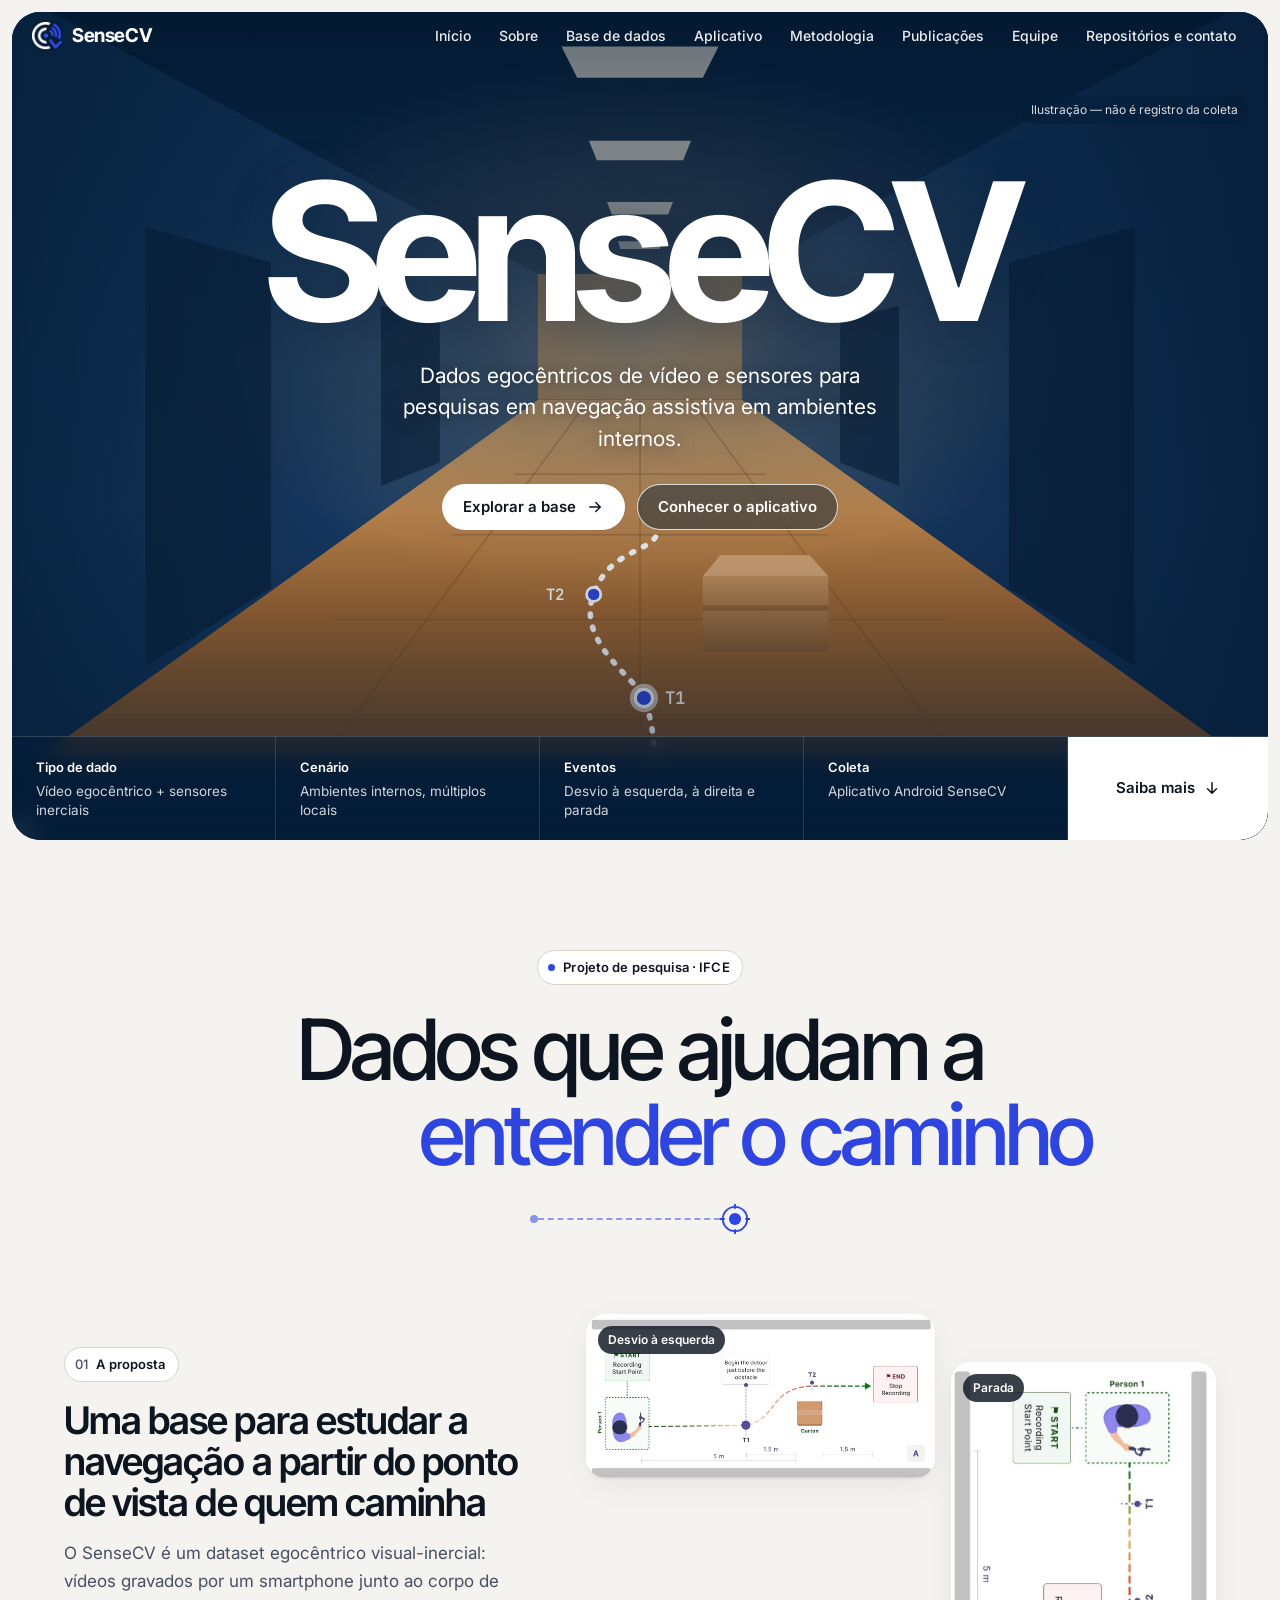
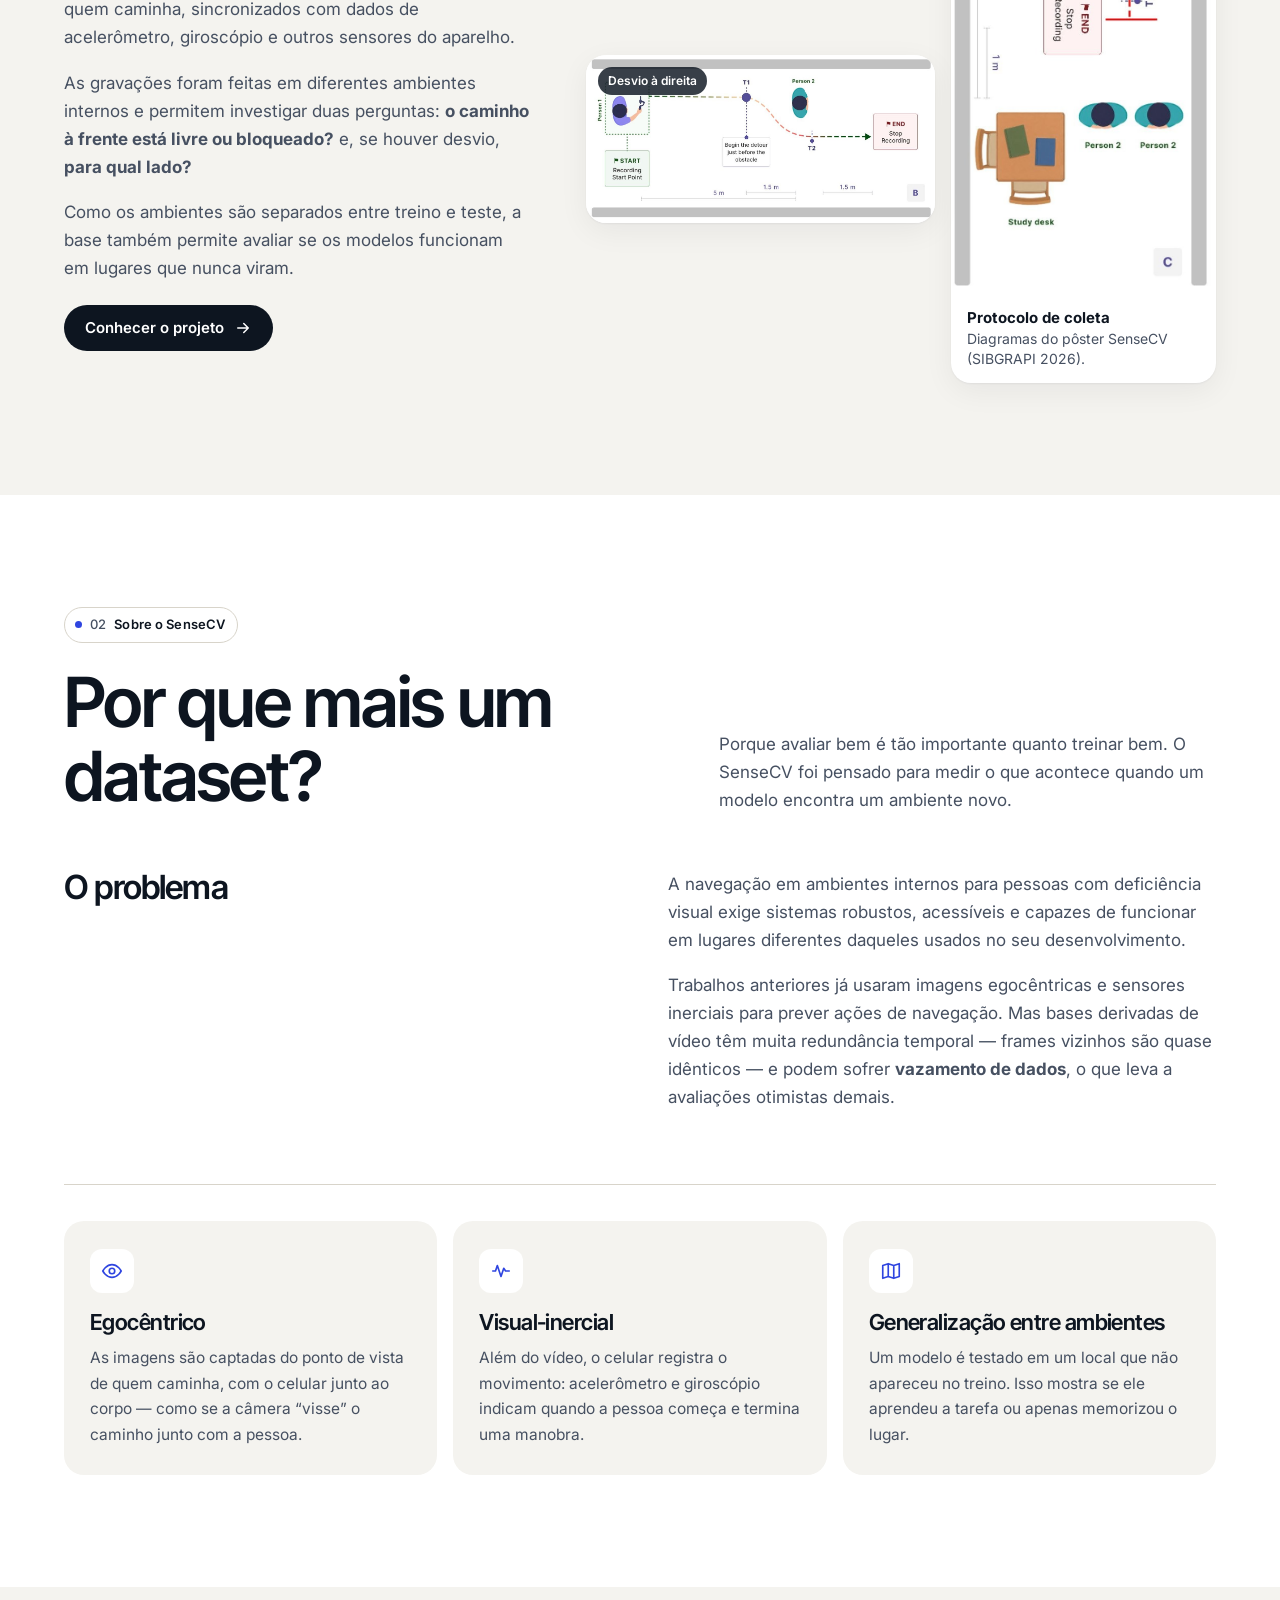
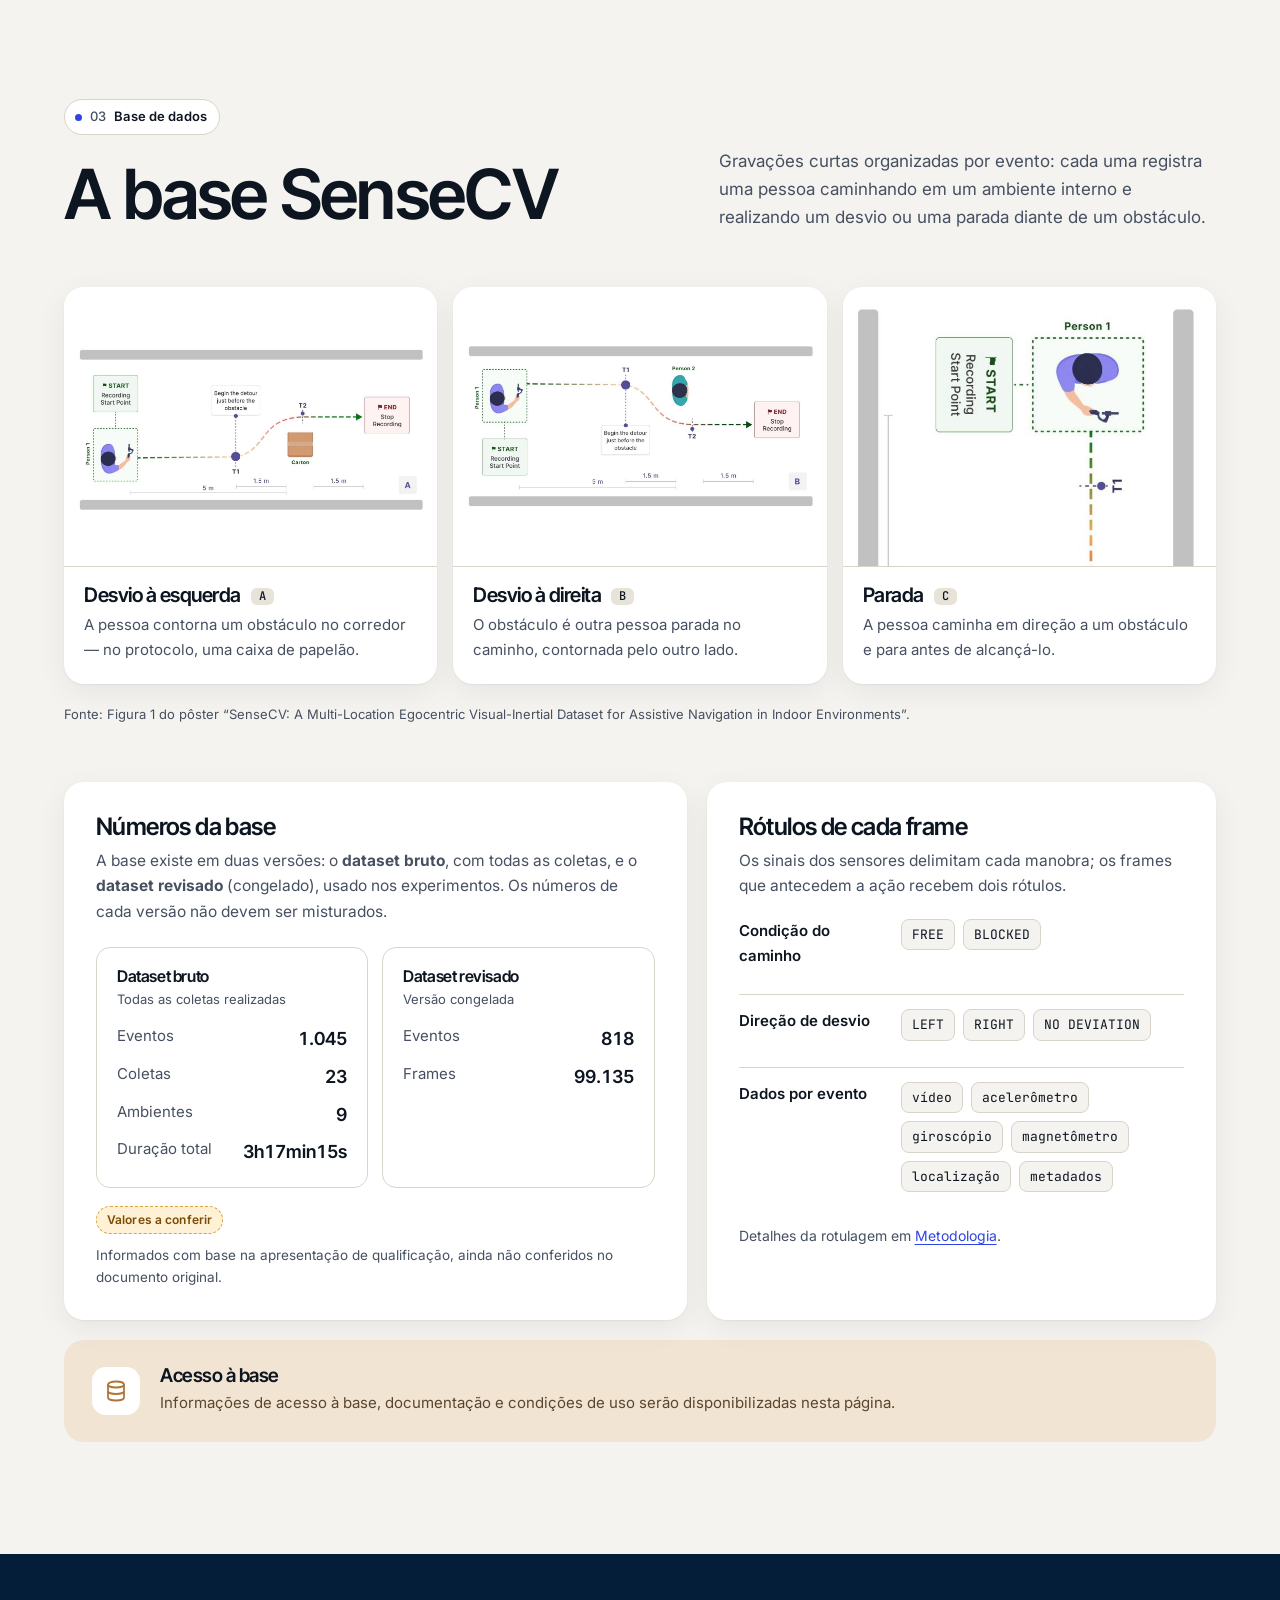
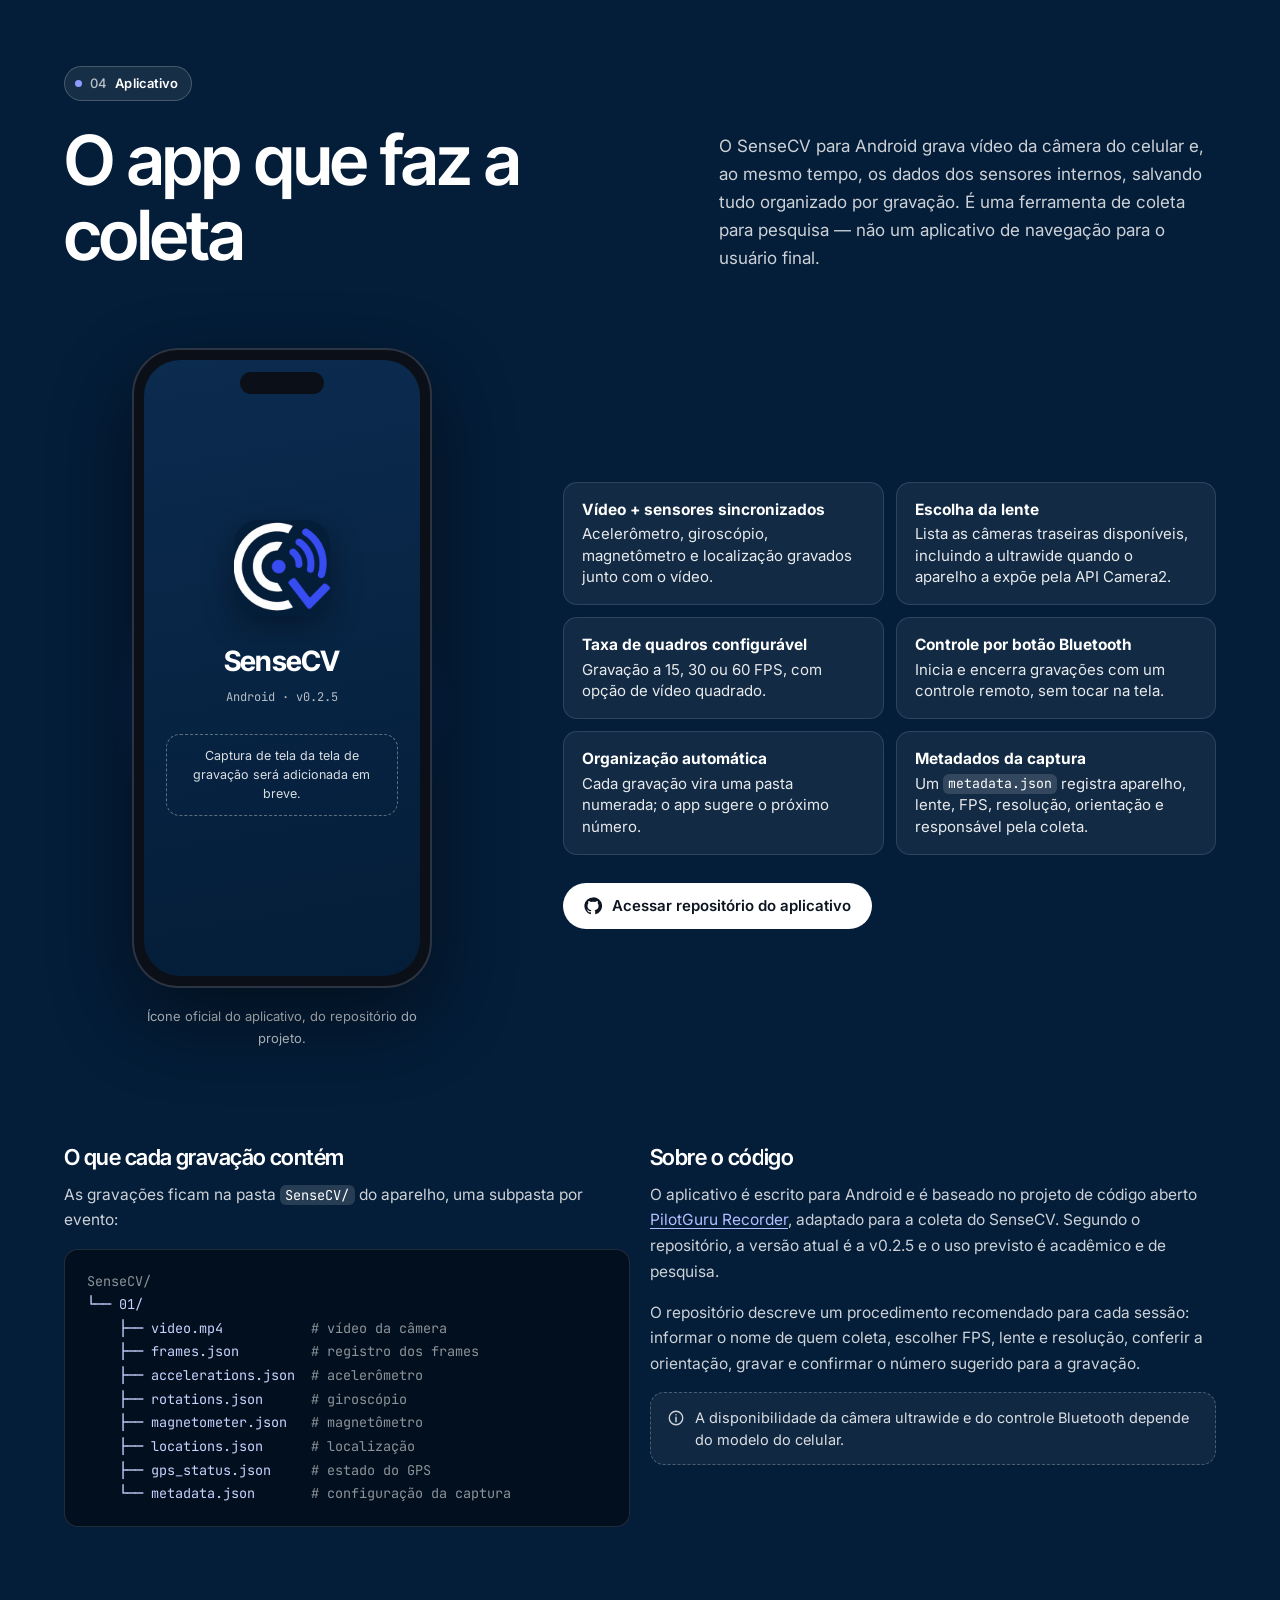
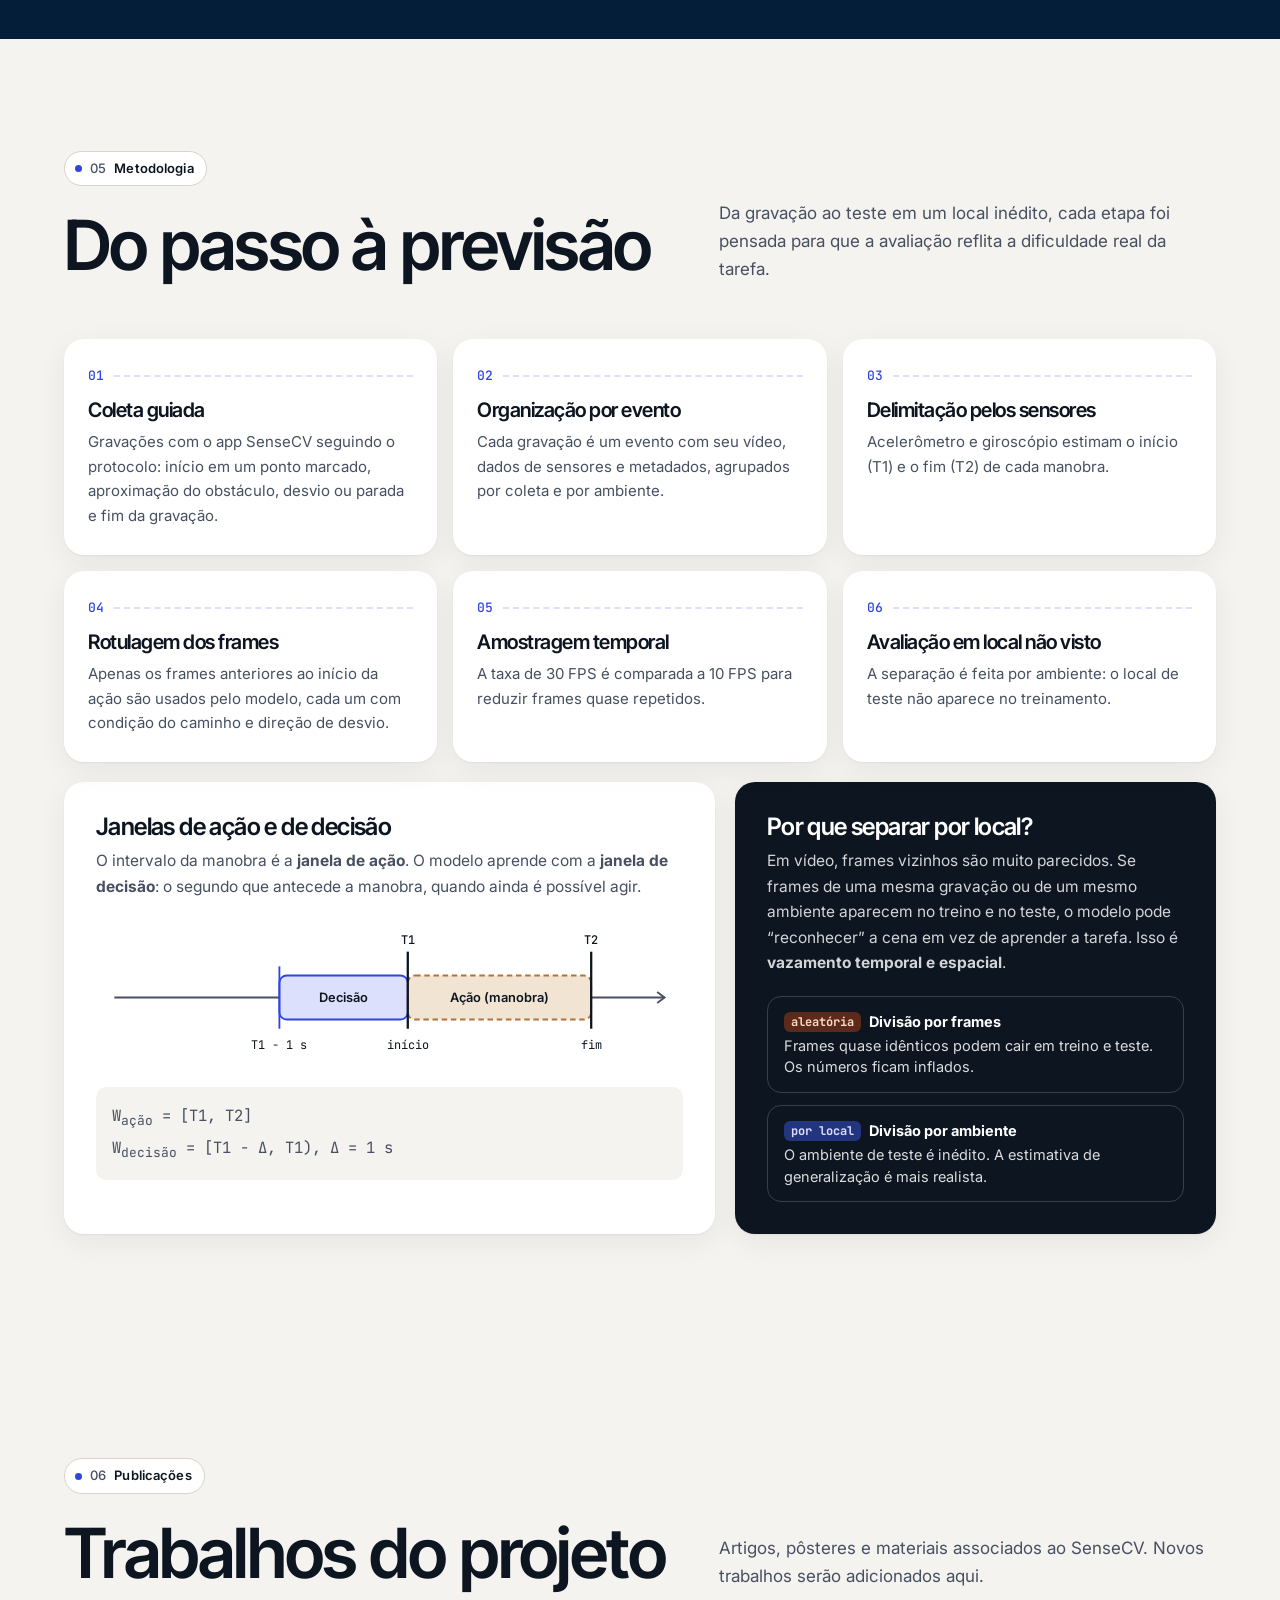
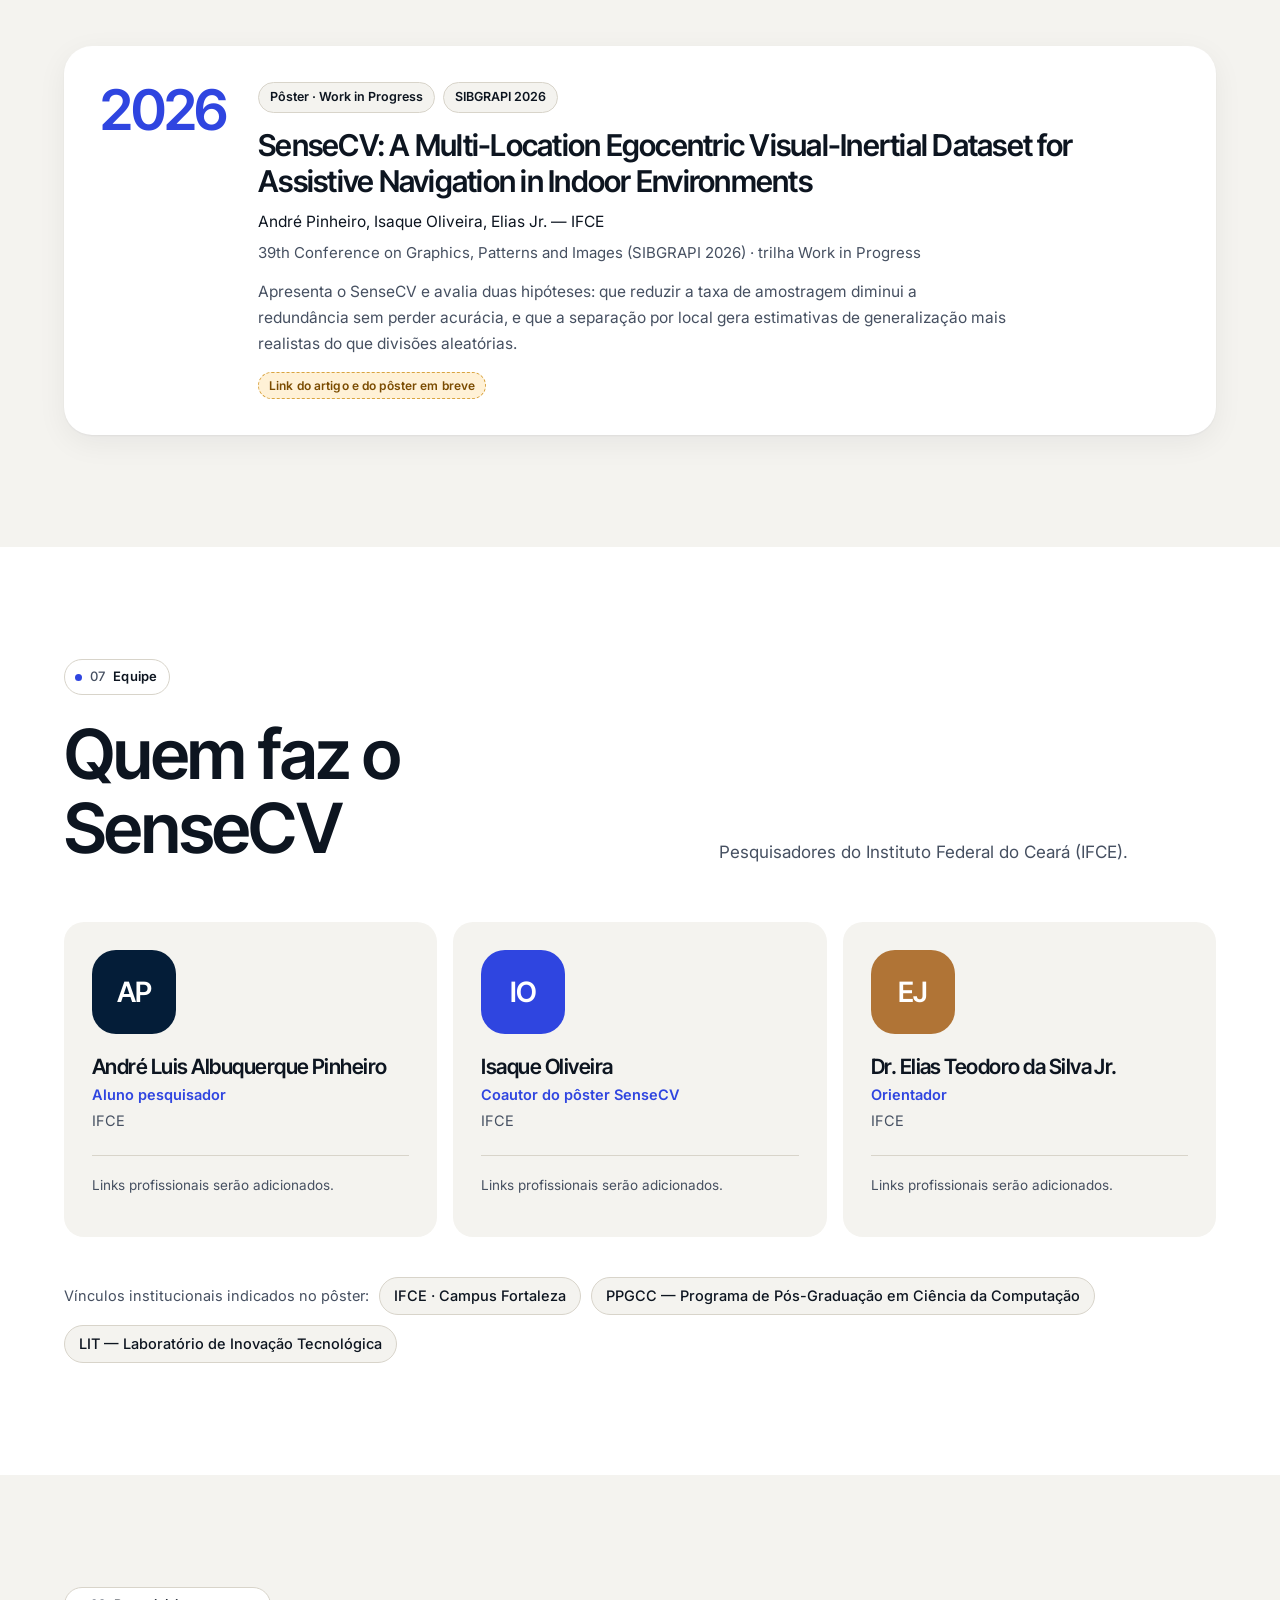
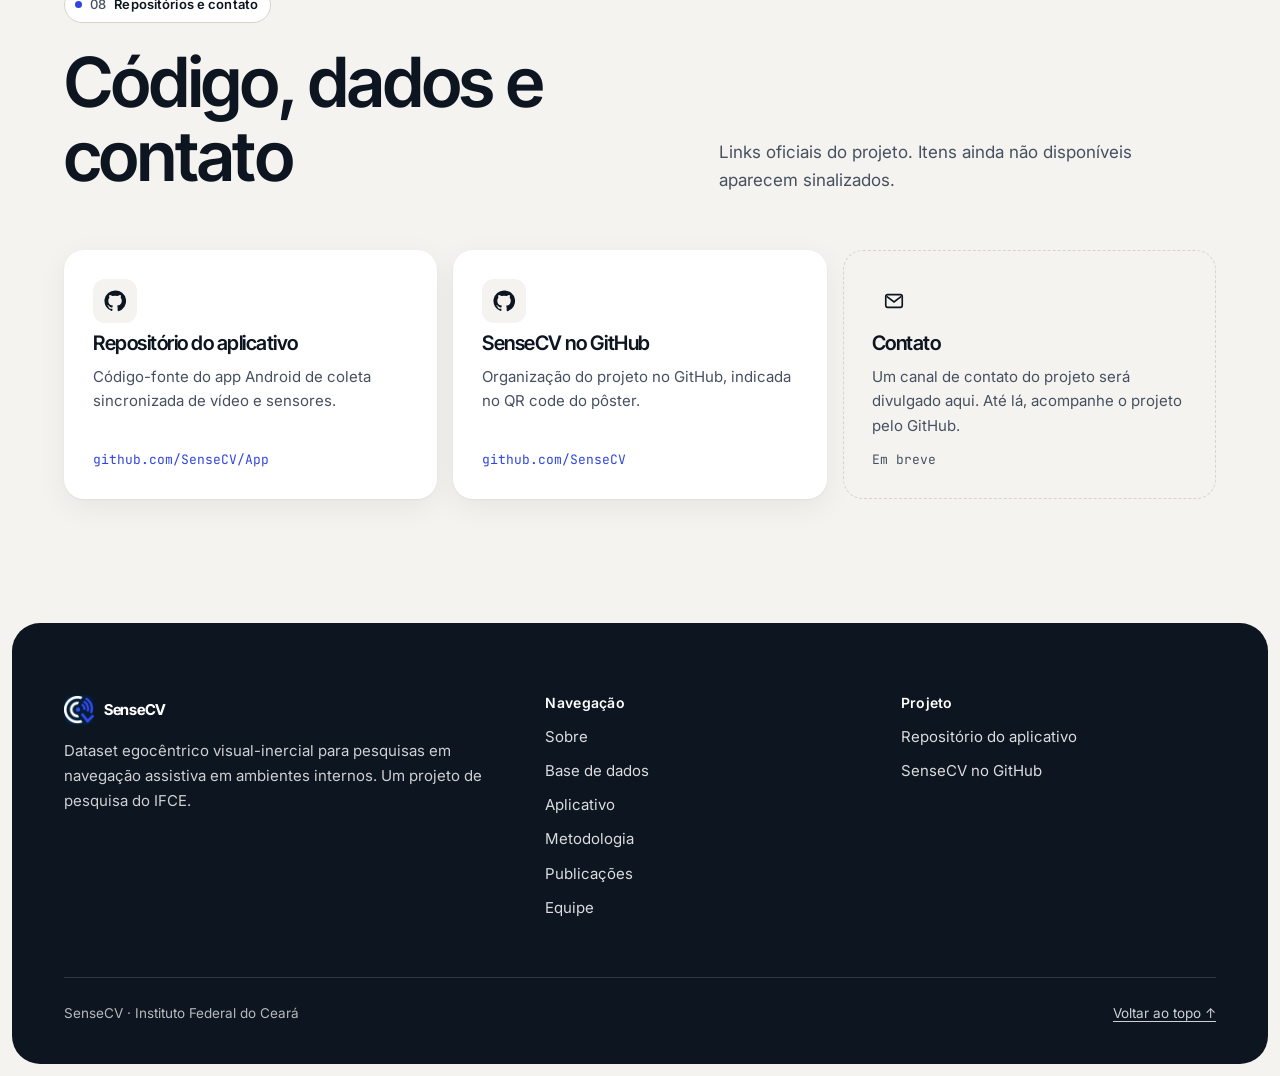
==== index.html @ 27bfd485 "Remove o bloco "A proposta" da seção Sobre Co-Authored-By: Claude Fable 5.2 <noreply@anthropic.com> " ====
<!DOCTYPE html>
<html lang="pt-BR">
<head>
<meta charset="utf-8">
<meta name="viewport" content="width=device-width, initial-scale=1">
<title>SenseCV — Dados visual-inerciais para pesquisa em navegação assistiva</title>
<meta name="description" content="SenseCV: dataset egocêntrico visual-inercial, coletado em múltiplos ambientes internos, para pesquisas em navegação assistiva. Projeto de pesquisa do IFCE.">
<link rel="icon" type="image/png" href="assets/sensecv-icone.png">
<link rel="preconnect" href="https://fonts.googleapis.com">
<link rel="preconnect" href="https://fonts.gstatic.com" crossorigin>
<link href="https://fonts.googleapis.com/css2?family=Inter+Tight:wght@500;600;700&family=Inter:wght@400;500;600&family=JetBrains+Mono:wght@400;500&display=swap" rel="stylesheet">
<style>
/* =========================================================
   SenseCV — tokens de design
   ========================================================= */
:root{
  --paper:#F4F3EF;      /* fundo principal (off-white) */
  --surface:#FFFFFF;
  --sand:#E8E3D8;       /* superfícies quentes */
  --ink:#0D1520;        /* texto principal */
  --ink-2:#465061;      /* texto secundário (contraste ~7.5:1 no paper) */
  --line:#D8D4CA;
  --navy:#041D38;       /* do ícone do aplicativo */
  --navy-2:#0B2B4F;
  --blue:#2F45E0;       /* acento do ícone (ajustado p/ contraste) */
  --blue-soft:#DCE0FD;
  --ochre:#B07436;      /* tom terroso, uso decorativo */
  --ochre-soft:#F1E4D2;
  --warn:#7A4B00; --warn-bg:#FFF1D6;
  --radius-xl:28px; --radius-l:20px; --radius-m:14px; --radius-s:10px;
  --shadow:0 1px 2px rgba(13,21,32,.05),0 8px 30px rgba(13,21,32,.06);
  --display:"Inter Tight",system-ui,-apple-system,"Segoe UI",sans-serif;
  --body:"Inter",system-ui,-apple-system,"Segoe UI",sans-serif;
  --mono:"JetBrains Mono",ui-monospace,SFMono-Regular,Menlo,monospace;
  --wrap:1200px;
}
*,*::before,*::after{box-sizing:border-box}
html{scroll-behavior:smooth;scroll-padding-top:84px;-webkit-text-size-adjust:100%}
body{margin:0;background:var(--paper);color:var(--ink);font-family:var(--body);font-size:17px;line-height:1.65;-webkit-font-smoothing:antialiased}
img{max-width:100%;display:block}
a{color:var(--blue);text-underline-offset:3px}
a:hover{color:var(--navy)}
h1,h2,h3,h4{font-family:var(--display);line-height:1.08;letter-spacing:-.025em;margin:0;color:var(--ink)}
p{margin:0 0 1em}
code{font-family:var(--mono);font-size:.88em;background:var(--sand);padding:.1em .4em;border-radius:6px}
:focus-visible{outline:3px solid var(--blue);outline-offset:3px;border-radius:6px}
.sr-only{position:absolute!important;width:1px;height:1px;padding:0;margin:-1px;overflow:hidden;clip:rect(0,0,0,0);white-space:nowrap;border:0}
.skip{position:absolute;left:16px;top:-60px;z-index:100;background:var(--ink);color:#fff;padding:10px 16px;border-radius:10px;font-weight:600;text-decoration:none}
.skip:focus{top:16px;color:#fff}
.wrap{max-width:var(--wrap);margin:0 auto;padding:0 24px}
section{padding:112px 0}
@media (max-width:720px){section{padding:76px 0}body{font-size:16px}}

/* ---------- elementos reutilizáveis ---------- */
.pill{display:inline-flex;align-items:center;gap:8px;font-size:13px;font-weight:600;letter-spacing:.01em;color:var(--ink);background:var(--surface);border:1px solid var(--line);padding:6px 12px 6px 10px;border-radius:999px}
.pill .dot{width:7px;height:7px;border-radius:50%;background:var(--blue)}
.pill .num{color:var(--ink-2);font-weight:500}
.btn{display:inline-flex;align-items:center;gap:10px;font-family:var(--body);font-weight:600;font-size:15px;text-decoration:none;padding:13px 20px;border-radius:999px;border:1.5px solid transparent;transition:transform .2s ease,background .2s ease,color .2s ease;cursor:pointer;line-height:1.2}
.btn svg{width:18px;height:18px;flex:none}
.btn-dark{background:var(--ink);color:#fff}
.btn-dark:hover{background:var(--navy-2);color:#fff;transform:translateY(-1px)}
.btn-light{background:#fff;color:var(--ink)}
.btn-light:hover{background:var(--blue-soft);color:var(--ink);transform:translateY(-1px)}
.btn-ghost{border-color:currentColor;color:var(--ink);background:transparent}
.btn-ghost:hover{background:var(--ink);color:#fff}
.btn-ghost-light{border-color:rgba(255,255,255,.8);color:#fff;background:rgba(4,29,56,.45);backdrop-filter:blur(6px)}
.btn-ghost-light:hover{background:#fff;color:var(--ink)}
.eyebrow{margin-bottom:22px}
.lede{font-size:clamp(18px,1.6vw,21px);color:var(--ink-2);max-width:62ch}
.section-head{display:grid;grid-template-columns:1.1fr .9fr;gap:48px;align-items:end;margin-bottom:56px}
.section-head h2{font-size:clamp(38px,5.4vw,72px);font-weight:600}
.section-head p{color:var(--ink-2);margin:0}
@media (max-width:860px){.section-head{grid-template-columns:1fr;gap:20px;margin-bottom:40px}}
.note{display:flex;gap:10px;align-items:flex-start;font-size:14.5px;color:var(--ink-2);background:var(--surface);border:1px dashed var(--line);border-radius:var(--radius-m);padding:14px 16px;line-height:1.5}
.note svg{flex:none;width:18px;height:18px;margin-top:2px;color:var(--ink-2)}
.badge-check{display:inline-flex;align-items:center;gap:6px;font-size:12px;font-weight:600;color:var(--warn);background:var(--warn-bg);border:1px dashed #D9A441;border-radius:999px;padding:3px 10px;letter-spacing:.01em}

/* motivo gráfico: trajetória tracejada com alvo (inspirado na referência) */
.route{display:flex;align-items:center;gap:0;color:var(--blue)}
.route .start{width:8px;height:8px;border-radius:50%;background:currentColor;opacity:.55}
.route .track{height:0;border-top:2px dashed currentColor;opacity:.5;flex:1;min-width:60px}
.route .target{width:30px;height:30px;flex:none}

/* =========================================================
   Cabeçalho / navegação
   ========================================================= */
.site-header{position:fixed;inset:0 0 auto 0;z-index:50;transition:background .3s ease,box-shadow .3s ease}
.site-header.scrolled{background:rgba(244,243,239,.92);backdrop-filter:saturate(1.4) blur(12px);-webkit-backdrop-filter:saturate(1.4) blur(12px);box-shadow:0 1px 0 var(--line)}
.nav{display:flex;align-items:center;justify-content:space-between;height:72px;max-width:1400px;margin:0 auto;padding:0 32px}
.brand{display:flex;align-items:center;gap:10px;text-decoration:none;color:#fff;font-family:var(--display);font-weight:700;font-size:19px;letter-spacing:-.02em}
.brand img{width:30px;height:30px;border-radius:8px}
.site-header.scrolled .brand{color:var(--ink)}
.nav-links{display:flex;gap:4px;list-style:none;margin:0;padding:0}
.nav-links a{display:block;color:rgba(255,255,255,.92);text-decoration:none;font-size:14px;font-weight:500;padding:8px 12px;border-radius:999px;transition:background .2s}
.nav-links a:hover{background:rgba(255,255,255,.14);color:#fff}
.site-header.scrolled .nav-links a{color:var(--ink-2)}
.site-header.scrolled .nav-links a:hover{background:var(--sand);color:var(--ink)}
.site-header.scrolled .nav-links a[aria-current="true"]{background:var(--ink);color:#fff}
.menu-btn{display:none;align-items:center;gap:8px;background:rgba(255,255,255,.14);color:#fff;border:1px solid rgba(255,255,255,.35);border-radius:999px;padding:9px 14px;font:600 14px var(--body);cursor:pointer}
.menu-btn svg{width:18px;height:18px}
.site-header.scrolled .menu-btn{background:var(--surface);color:var(--ink);border-color:var(--line)}
@media (max-width:1080px){
  .menu-btn{display:inline-flex}
  .nav{padding:0 18px}
  .nav-links{position:fixed;top:72px;left:12px;right:12px;flex-direction:column;background:var(--surface);border:1px solid var(--line);border-radius:var(--radius-l);padding:10px;box-shadow:var(--shadow);display:none;max-height:calc(100vh - 90px);overflow:auto}
  .nav-links.open{display:flex}
  .nav-links a,.site-header.scrolled .nav-links a{color:var(--ink);font-size:16px;padding:12px 14px}
  .nav-links a:hover{background:var(--sand)}
}

/* =========================================================
   Hero
   ========================================================= */
.hero{padding:12px 12px 0}
.hero-frame{position:relative;border-radius:var(--radius-xl);overflow:hidden;min-height:min(92vh,880px);background:var(--navy);color:#fff;display:flex;flex-direction:column}
.hero-art{position:absolute;inset:0;width:100%;height:100%}
@media (min-width:901px){.hero-art{height:calc(100% - 84px)}}
.hero-art svg{width:100%;height:100%;display:block}
.hero-shade{position:absolute;inset:0;background:radial-gradient(ellipse 60% 40% at 50% 38%,rgba(4,29,56,.45),rgba(4,29,56,0) 70%),linear-gradient(180deg,rgba(4,29,56,.55) 0%,rgba(4,29,56,.15) 40%,rgba(4,29,56,.05) 60%,rgba(4,29,56,.6) 100%)}
@media (max-width:720px){.hero-shade{background:linear-gradient(180deg,rgba(4,29,56,.6),rgba(4,29,56,.45) 60%,rgba(4,29,56,.7))}}
.hero-content{position:relative;flex:1;display:flex;flex-direction:column;align-items:center;justify-content:flex-start;text-align:center;padding:clamp(120px,17vh,170px) 24px 40px}
.hero h1{font-size:clamp(76px,15vw,210px);font-weight:700;letter-spacing:-.055em;line-height:.9;color:#fff;text-shadow:0 2px 40px rgba(4,29,56,.35)}
.hero .tagline{font-size:clamp(17px,1.7vw,21px);max-width:40ch;margin:22px auto 30px;color:#fff;text-shadow:0 1px 18px rgba(4,29,56,.6);line-height:1.5}
.hero-ctas{display:flex;gap:12px;flex-wrap:wrap;justify-content:center}
.hero-credit{position:absolute;right:20px;top:84px;font-size:12px;color:rgba(255,255,255,.85);background:rgba(4,29,56,.45);padding:4px 10px;border-radius:999px;backdrop-filter:blur(6px)}
.hero-strip{position:relative;display:grid;grid-template-columns:repeat(4,1fr) 200px;background:rgba(4,29,56,.55);backdrop-filter:blur(14px);-webkit-backdrop-filter:blur(14px);border-top:1px solid rgba(255,255,255,.16)}
.hero-strip dl{margin:0;display:contents}
.hero-strip .cell{padding:20px 24px;border-right:1px solid rgba(255,255,255,.14)}
.hero-strip dt{font-size:13px;font-weight:600;color:#fff;margin-bottom:4px}
.hero-strip dd{margin:0;font-size:13.5px;color:rgba(255,255,255,.82);line-height:1.4}
.hero-strip .go{display:flex;align-items:center;justify-content:center;gap:8px;background:#fff;color:var(--ink);text-decoration:none;font-weight:600;font-size:15px}
.hero-strip .go:hover{background:var(--blue-soft)}
.hero-strip .go svg{width:18px;height:18px}
@media (max-width:900px){
  .hero-strip{grid-template-columns:1fr 1fr}
  .hero-strip .cell{border-bottom:1px solid rgba(255,255,255,.14)}
  .hero-strip .go{grid-column:1/-1;padding:18px}
  .hero-credit{top:auto;bottom:auto;right:14px;top:80px}
}

/* =========================================================
   Introdução
   ========================================================= */
.intro{padding-top:110px}
.intro-head{text-align:center;margin-bottom:28px}
.big-statement{font-family:var(--display);font-weight:500;font-size:clamp(40px,6.6vw,92px);letter-spacing:-.045em;line-height:1;margin:0}
.big-statement .l1{display:block}
.big-statement .l2{display:block;padding-left:min(18vw,230px)}
.big-statement em{font-style:normal;color:var(--blue)}
.intro .route{max-width:220px;margin:28px auto 0}
.intro-grid{display:grid;grid-template-columns:.85fr 1.15fr;gap:56px;align-items:center;margin-top:80px}
.intro-copy h3{font-size:clamp(28px,3vw,38px);font-weight:600;margin:18px 0 16px}
.intro-copy p{color:var(--ink-2)}
.collage{display:grid;grid-template-columns:1.25fr .95fr;grid-template-rows:auto auto;gap:16px;align-items:start}
.c-card{margin:0;background:var(--surface);border-radius:var(--radius-l);overflow:hidden;box-shadow:var(--shadow);position:relative}
.c-card img{width:100%;height:auto;background:#fff}
.c-card figcaption{padding:12px 16px 14px;font-size:14px;color:var(--ink-2);line-height:1.45}
.c-card figcaption strong{color:var(--ink);display:block;font-size:15px}
.c-card .tag{position:absolute;top:12px;left:12px;font-size:12px;font-weight:600;background:rgba(13,21,32,.82);color:#fff;padding:4px 10px;border-radius:999px}
.collage .c-c{grid-row:1/3;grid-column:2;margin-top:48px}
@media (max-width:900px){.intro-grid{grid-template-columns:1fr;gap:40px}.collage{grid-template-columns:1fr 1fr}.collage .c-c{margin-top:0}}
@media (max-width:560px){.collage{grid-template-columns:1fr}.collage .c-c{grid-row:auto;grid-column:auto}.collage .c-c img{max-height:440px;object-fit:contain}.big-statement .l2{padding-left:0}.big-statement{font-size:clamp(34px,10vw,44px)}}

/* =========================================================
   Sobre
   ========================================================= */
#sobre{background:var(--surface)}
.about-grid{display:grid;grid-template-columns:1fr 1fr;gap:20px}
.about-problem{grid-column:1/-1;display:grid;grid-template-columns:1fr 1fr;gap:56px;padding-bottom:56px;border-bottom:1px solid var(--line);margin-bottom:36px}
.about-problem h3{font-size:clamp(26px,2.6vw,34px);font-weight:600;margin-bottom:16px}
.about-problem p{color:var(--ink-2)}
.concepts{display:grid;grid-template-columns:repeat(3,1fr);gap:16px}
.concept{background:var(--paper);border-radius:var(--radius-l);padding:28px 26px}
.concept .ic{width:44px;height:44px;border-radius:12px;background:var(--surface);display:grid;place-items:center;margin-bottom:18px;color:var(--blue)}
.concept .ic svg{width:22px;height:22px}
.concept h3{font-size:22px;font-weight:600;margin-bottom:10px}
.concept p{color:var(--ink-2);font-size:15.5px;margin:0}
@media (max-width:900px){.about-problem{grid-template-columns:1fr;gap:24px}.concepts{grid-template-columns:1fr}}

/* =========================================================
   Base de dados
   ========================================================= */
.events{display:grid;grid-template-columns:repeat(3,1fr);gap:16px;margin-bottom:56px}
.event{margin:0;background:var(--surface);border-radius:var(--radius-l);overflow:hidden;box-shadow:var(--shadow);display:flex;flex-direction:column}
.event .img{background:#fff;aspect-ratio:4/3;display:grid;place-items:center;padding:10px;border-bottom:1px solid var(--line)}
.event .img{overflow:hidden}
.event .img img{width:100%;height:100%;object-fit:contain}
.event figcaption{padding:18px 20px 22px}
.event figcaption h3{font-size:20px;font-weight:600;margin-bottom:6px;display:flex;gap:10px;align-items:center}
.event figcaption h3 span{font-family:var(--mono);font-size:12px;font-weight:500;background:var(--sand);padding:2px 8px;border-radius:6px;letter-spacing:0}
.event figcaption p{color:var(--ink-2);font-size:15px;margin:0}
.source{font-size:13px;color:var(--ink-2);margin-top:-36px;margin-bottom:56px}
@media (max-width:900px){.events{grid-template-columns:1fr}}

.data-grid{display:grid;grid-template-columns:1.1fr .9fr;gap:20px}
.panel{background:var(--surface);border-radius:var(--radius-l);padding:32px;box-shadow:var(--shadow)}
.panel h3{font-size:24px;font-weight:600;margin-bottom:8px}
.panel > p{color:var(--ink-2);font-size:15.5px}
.versions{display:grid;grid-template-columns:1fr 1fr;gap:14px;margin-top:22px}
.version{border:1px solid var(--line);border-radius:var(--radius-m);padding:20px}
.version h4{font-size:16px;font-weight:600;margin-bottom:4px}
.version .sub{font-size:13px;color:var(--ink-2);margin-bottom:14px}
.version dl{margin:0;display:grid;grid-template-columns:1fr auto;gap:8px 12px;font-size:15px}
.version dt{color:var(--ink-2)}
.version dd{margin:0;font-family:var(--display);font-weight:600;font-size:18px;text-align:right;font-variant-numeric:tabular-nums}
.check-row{display:flex;flex-wrap:wrap;gap:10px;align-items:center;margin-top:18px;font-size:13.5px;color:var(--ink-2)}
@media (max-width:900px){.data-grid{grid-template-columns:1fr}}
@media (max-width:520px){.versions{grid-template-columns:1fr}.panel{padding:24px}}

.labels{display:grid;gap:12px;margin-top:20px}
.label-row{display:grid;grid-template-columns:150px 1fr;gap:12px;align-items:start;padding:14px 0;border-top:1px solid var(--line)}
.label-row:first-child{border-top:0;padding-top:0}
.label-row .lk{font-weight:600;font-size:15px}
.chips{display:flex;flex-wrap:wrap;gap:8px}
.chip{font-family:var(--mono);font-size:13px;background:var(--paper);border:1px solid var(--line);border-radius:8px;padding:4px 10px}
@media (max-width:520px){.label-row{grid-template-columns:1fr;gap:8px}}

.access{margin-top:20px;display:grid;grid-template-columns:auto 1fr;gap:20px;align-items:center;background:var(--ochre-soft);border-radius:var(--radius-l);padding:26px 28px}
.access .ic{width:48px;height:48px;border-radius:14px;background:#fff;display:grid;place-items:center;color:var(--ochre)}
.access .ic svg{width:24px;height:24px}
.access h3{font-size:19px;font-weight:600;margin-bottom:4px}
.access p{margin:0;color:#5A4630;font-size:15px}

/* =========================================================
   Aplicativo
   ========================================================= */
#aplicativo{background:var(--navy);color:#fff}
#aplicativo h2,#aplicativo h3{color:#fff}
#aplicativo .section-head p{color:rgba(255,255,255,.8)}
#aplicativo .pill{background:rgba(255,255,255,.08);border-color:rgba(255,255,255,.2);color:#fff}
#aplicativo .pill .num{color:rgba(255,255,255,.7)}
#aplicativo .pill .dot{background:#8D9BFF}
.app-grid{display:grid;grid-template-columns:.8fr 1.2fr;gap:64px;align-items:center}
.phone-stage{position:relative;display:grid;place-items:center;padding:20px 0}
.phone-stage::before{content:"";position:absolute;width:86%;aspect-ratio:1;border-radius:50%;background:radial-gradient(circle,rgba(55,76,241,.45),rgba(55,76,241,0) 65%)}
.phone{position:relative;width:min(300px,78vw);aspect-ratio:9/19.2;border-radius:46px;background:#0A0F18;padding:12px;box-shadow:0 30px 80px rgba(0,0,0,.45),inset 0 0 0 2px #2B3442}
.phone-screen{width:100%;height:100%;border-radius:36px;overflow:hidden;background:linear-gradient(170deg,#0B2B4F,#041D38);display:flex;flex-direction:column;align-items:center;justify-content:center;text-align:center;padding:28px 22px;position:relative}
.phone-screen::before{content:"";position:absolute;top:12px;left:50%;transform:translateX(-50%);width:84px;height:22px;border-radius:999px;background:#0A0F18}
.phone-screen img{width:96px;height:96px;border-radius:24px;margin-bottom:22px;box-shadow:0 10px 30px rgba(0,0,0,.35)}
.phone-screen .app-name{font-family:var(--display);font-size:28px;font-weight:700;letter-spacing:-.03em}
.phone-screen .app-ver{font-family:var(--mono);font-size:12px;color:rgba(255,255,255,.7);margin-top:4px}
.phone-screen .pending{margin-top:26px;font-size:12.5px;line-height:1.5;color:rgba(255,255,255,.85);border:1px dashed rgba(255,255,255,.35);border-radius:14px;padding:12px}
.phone-caption{margin-top:18px;font-size:13px;color:rgba(255,255,255,.75);text-align:center;max-width:34ch}
.features{display:grid;grid-template-columns:1fr 1fr;gap:12px;margin:0 0 28px;padding:0;list-style:none}
.features li{background:rgba(255,255,255,.06);border:1px solid rgba(255,255,255,.12);border-radius:var(--radius-m);padding:16px 18px;font-size:15px;line-height:1.45;color:rgba(255,255,255,.9)}
.features li strong{display:block;color:#fff;font-size:15.5px;margin-bottom:2px}
@media (max-width:620px){.features{grid-template-columns:1fr}}
.tree{font-family:var(--mono);font-size:13.5px;line-height:1.75;background:#020F1E;border:1px solid rgba(255,255,255,.12);border-radius:var(--radius-m);padding:20px 22px;margin:0;overflow:auto;color:#C9D1FF}
.tree .c{color:rgba(255,255,255,.55)}
.app-grid>*,.app-files>*,.data-grid>*,.method-detail>*,.intro-grid>*,.about-problem>*{min-width:0}
.app-files{display:grid;grid-template-columns:1fr 1fr;gap:20px;margin-top:64px}
.app-files h3{font-size:22px;font-weight:600;margin-bottom:12px}
.app-files p{color:rgba(255,255,255,.8);font-size:15.5px}
.repo-row{display:flex;flex-wrap:wrap;gap:12px;margin-top:8px}
#aplicativo a:not(.btn){color:#B5BEFF}
#aplicativo code{background:rgba(255,255,255,.14);color:#fff}
#aplicativo .note{background:rgba(255,255,255,.05);border-color:rgba(255,255,255,.25);color:rgba(255,255,255,.85)}
#aplicativo .note svg{color:rgba(255,255,255,.8)}
@media (max-width:900px){.app-grid,.app-files{grid-template-columns:1fr;gap:40px}}

/* =========================================================
   Metodologia
   ========================================================= */
.steps{list-style:none;margin:0;padding:0;display:grid;grid-template-columns:repeat(3,1fr);gap:16px;counter-reset:s}
.step{background:var(--surface);border-radius:var(--radius-l);padding:26px 24px;box-shadow:var(--shadow);position:relative}
.step .n{font-family:var(--mono);font-size:13px;color:var(--blue);font-weight:500;display:flex;align-items:center;gap:10px;margin-bottom:14px}
.step .n::after{content:"";flex:1;border-top:2px dashed var(--blue-soft)}
.step h3{font-size:20px;font-weight:600;margin-bottom:8px}
.step p{color:var(--ink-2);font-size:15px;margin:0}
@media (max-width:980px){.steps{grid-template-columns:1fr 1fr}}
@media (max-width:620px){.steps{grid-template-columns:1fr}}
.method-detail{display:grid;grid-template-columns:1.15fr .85fr;gap:20px;margin-top:20px}
.timeline-fig{margin:0}
.timeline-fig svg{width:100%;height:auto;display:block}
.timeline-fig figcaption{font-size:14px;color:var(--ink-2);margin-top:14px}
.formula{font-family:var(--mono);font-size:14.5px;background:var(--paper);border-radius:var(--radius-s);padding:14px 16px;line-height:1.9;margin:16px 0 0}
.leak{background:var(--ink);color:#fff}
.leak h3{color:#fff}
.leak p{color:rgba(255,255,255,.82)!important}
.compare{display:grid;gap:12px;margin-top:20px}
.compare div{border:1px solid rgba(255,255,255,.18);border-radius:var(--radius-m);padding:14px 16px;font-size:14.5px;color:rgba(255,255,255,.85);line-height:1.5}
.compare strong{color:#fff;display:flex;align-items:center;gap:8px;margin-bottom:2px}
.compare .sym{font-family:var(--mono);font-size:12px;padding:1px 7px;border-radius:6px}
.compare .bad .sym{background:#5B2A1A;color:#FFD9C7}
.compare .good .sym{background:#24357F;color:#DCE0FD}
@media (max-width:900px){.method-detail{grid-template-columns:1fr}}

/* =========================================================
   Publicações
   ========================================================= */
.pub{display:grid;grid-template-columns:auto 1fr;gap:32px;background:var(--surface);border-radius:var(--radius-xl);padding:36px;box-shadow:var(--shadow)}
.pub-year{font-family:var(--display);font-weight:600;font-size:56px;letter-spacing:-.04em;line-height:1;color:var(--blue)}
.pub-meta{display:flex;flex-wrap:wrap;gap:8px;margin-bottom:14px}
.pub-meta span{font-size:12.5px;font-weight:600;border-radius:999px;padding:4px 11px;background:var(--paper);border:1px solid var(--line)}
.pub h3{font-size:clamp(22px,2.4vw,30px);font-weight:600;line-height:1.2;margin-bottom:10px}
.pub .authors{font-size:15.5px;margin-bottom:6px}
.pub .venue{color:var(--ink-2);font-size:15px;margin-bottom:14px}
.pub .abstract{color:var(--ink-2);font-size:15.5px;max-width:75ch}
.pub-links{display:flex;flex-wrap:wrap;gap:10px;align-items:center;margin-top:8px}
@media (max-width:720px){.pub{grid-template-columns:1fr;gap:12px;padding:26px}.pub-year{font-size:40px}}

/* =========================================================
   Equipe
   ========================================================= */
#equipe{background:var(--surface)}
.team{display:grid;grid-template-columns:repeat(3,1fr);gap:16px}
.person{background:var(--paper);border-radius:var(--radius-l);padding:28px;display:flex;flex-direction:column}
.avatar{width:84px;height:84px;border-radius:24px;display:grid;place-items:center;font-family:var(--display);font-weight:600;font-size:28px;letter-spacing:-.02em;margin-bottom:22px;color:#fff;background:var(--navy)}
.person:nth-child(2) .avatar{background:var(--blue)}
.person:nth-child(3) .avatar{background:var(--ochre)}
.person h3{font-size:21px;font-weight:600;margin-bottom:4px}
.person .role{font-weight:600;font-size:14.5px;color:var(--blue);margin-bottom:2px}
.person .inst{font-size:14.5px;color:var(--ink-2);margin:0}
.person .links{margin-top:auto;padding-top:18px;font-size:13.5px;color:var(--ink-2);border-top:1px solid var(--line);margin-top:22px}
.inst-row{margin-top:40px;display:flex;flex-wrap:wrap;gap:10px;align-items:center;font-size:14.5px;color:var(--ink-2)}
.inst-row span.i{background:var(--paper);border:1px solid var(--line);border-radius:999px;padding:6px 14px;color:var(--ink);font-weight:500}
@media (max-width:900px){.team{grid-template-columns:1fr}}

/* =========================================================
   Repositórios e contato
   ========================================================= */
.links-grid{display:grid;grid-template-columns:repeat(3,1fr);gap:16px}
.link-card{display:flex;flex-direction:column;gap:10px;background:var(--surface);border-radius:var(--radius-l);padding:28px;box-shadow:var(--shadow);text-decoration:none;color:var(--ink);transition:transform .2s ease,box-shadow .2s ease;border:1.5px solid transparent}
a.link-card:hover{transform:translateY(-3px);box-shadow:0 14px 40px rgba(13,21,32,.1);color:var(--ink);border-color:var(--blue-soft)}
.link-card .ic{width:44px;height:44px;border-radius:12px;background:var(--paper);display:grid;place-items:center}
.link-card .ic svg{width:22px;height:22px}
.link-card h3{font-size:20px;font-weight:600}
.link-card p{color:var(--ink-2);font-size:15px;margin:0}
.link-card .url{font-family:var(--mono);font-size:13px;color:var(--blue);margin-top:auto;word-break:break-all}
.link-card.pending{background:transparent;box-shadow:none;border:1.5px dashed var(--line)}
.link-card.pending .url{color:var(--ink-2)}
@media (max-width:900px){.links-grid{grid-template-columns:1fr}}

/* rodapé */
footer{background:var(--ink);color:rgba(255,255,255,.8);padding:72px 0 40px;margin:12px;border-radius:var(--radius-xl)}
.foot{display:grid;grid-template-columns:1.4fr 1fr 1fr;gap:40px}
.foot .brand{color:#fff;margin-bottom:14px}
.foot h2{font-size:14px;font-family:var(--body);font-weight:600;letter-spacing:.02em;color:#fff;margin-bottom:12px}
.foot ul{list-style:none;margin:0;padding:0;display:grid;gap:6px}
.foot a{color:rgba(255,255,255,.85);text-decoration:none;font-size:15px}
.foot a:hover{color:#fff;text-decoration:underline}
.foot p{font-size:15px}
.foot-bottom{margin-top:56px;padding-top:24px;border-top:1px solid rgba(255,255,255,.14);font-size:13.5px;display:flex;justify-content:space-between;gap:16px;flex-wrap:wrap;color:rgba(255,255,255,.7)}
@media (max-width:860px){.foot{grid-template-columns:1fr}}

/* animações discretas */
.reveal{opacity:0;transform:translateY(18px);transition:opacity .7s ease,transform .7s ease}
.reveal.in{opacity:1;transform:none}
.hero-art .walk{stroke-dasharray:3 14;animation:march 2.4s linear infinite}
@keyframes march{to{stroke-dashoffset:-34}}
.hero-art .pulse{transform-origin:center;transform-box:fill-box;animation:pulse 2.6s ease-out infinite}
@keyframes pulse{0%{opacity:.8;transform:scale(.6)}100%{opacity:0;transform:scale(2.2)}}
@media (prefers-reduced-motion:reduce){
  html{scroll-behavior:auto}
  *,*::before,*::after{animation:none!important;transition:none!important}
  .reveal{opacity:1;transform:none}
}
.no-js .reveal{opacity:1;transform:none}
</style>
</head>
<body class="no-js">
<a class="skip" href="#conteudo">Pular para o conteúdo</a>

<!-- Ícones (SVG sprite) -->
<svg width="0" height="0" style="position:absolute" aria-hidden="true">
  <defs>
    <symbol id="i-arrow" viewBox="0 0 24 24"><path d="M5 12h14M13 6l6 6-6 6" fill="none" stroke="currentColor" stroke-width="2" stroke-linecap="round" stroke-linejoin="round"/></symbol>
    <symbol id="i-down" viewBox="0 0 24 24"><path d="M12 5v14M6 13l6 6 6-6" fill="none" stroke="currentColor" stroke-width="2" stroke-linecap="round" stroke-linejoin="round"/></symbol>
    <symbol id="i-github" viewBox="0 0 24 24"><path fill="currentColor" d="M12 .5a11.5 11.5 0 0 0-3.64 22.41c.58.1.79-.25.79-.56v-2c-3.2.7-3.88-1.37-3.88-1.37-.53-1.33-1.28-1.69-1.28-1.69-1.05-.71.08-.7.08-.7 1.16.08 1.77 1.19 1.77 1.19 1.03 1.77 2.71 1.26 3.37.96.1-.75.4-1.26.73-1.55-2.55-.29-5.24-1.28-5.24-5.68 0-1.25.45-2.28 1.18-3.08-.12-.29-.51-1.46.11-3.04 0 0 .97-.31 3.17 1.18a11 11 0 0 1 5.77 0c2.2-1.49 3.17-1.18 3.17-1.18.62 1.58.23 2.75.11 3.04.74.8 1.18 1.83 1.18 3.08 0 4.41-2.69 5.38-5.26 5.67.41.36.78 1.06.78 2.14v3.17c0 .31.21.67.8.56A11.5 11.5 0 0 0 12 .5Z"/></symbol>
    <symbol id="i-menu" viewBox="0 0 24 24"><path d="M4 7h16M4 12h16M4 17h16" fill="none" stroke="currentColor" stroke-width="2" stroke-linecap="round"/></symbol>
    <symbol id="i-info" viewBox="0 0 24 24"><circle cx="12" cy="12" r="9" fill="none" stroke="currentColor" stroke-width="1.8"/><path d="M12 11v6M12 7.5v.01" stroke="currentColor" stroke-width="2" stroke-linecap="round"/></symbol>
    <symbol id="i-eye" viewBox="0 0 24 24"><path d="M2 12s3.6-7 10-7 10 7 10 7-3.6 7-10 7S2 12 2 12Z" fill="none" stroke="currentColor" stroke-width="1.8"/><circle cx="12" cy="12" r="3" fill="none" stroke="currentColor" stroke-width="1.8"/></symbol>
    <symbol id="i-wave" viewBox="0 0 24 24"><path d="M3 12h3l2-6 4 12 3-9 2 3h4" fill="none" stroke="currentColor" stroke-width="1.8" stroke-linecap="round" stroke-linejoin="round"/></symbol>
    <symbol id="i-map" viewBox="0 0 24 24"><path d="M9 4 3 6v14l6-2 6 2 6-2V4l-6 2-6-2Zm0 0v14m6-12v14" fill="none" stroke="currentColor" stroke-width="1.8" stroke-linejoin="round"/></symbol>
    <symbol id="i-db" viewBox="0 0 24 24"><ellipse cx="12" cy="5.5" rx="8" ry="3" fill="none" stroke="currentColor" stroke-width="1.8"/><path d="M4 5.5v13c0 1.66 3.58 3 8 3s8-1.34 8-3v-13M4 12c0 1.66 3.58 3 8 3s8-1.34 8-3" fill="none" stroke="currentColor" stroke-width="1.8"/></symbol>
    <symbol id="i-doc" viewBox="0 0 24 24"><path d="M14 3H6v18h12V7l-4-4Zm0 0v4h4M9 12h6M9 16h6" fill="none" stroke="currentColor" stroke-width="1.8" stroke-linejoin="round" stroke-linecap="round"/></symbol>
    <symbol id="i-mail" viewBox="0 0 24 24"><rect x="3" y="5" width="18" height="14" rx="2" fill="none" stroke="currentColor" stroke-width="1.8"/><path d="m4 7 8 6 8-6" fill="none" stroke="currentColor" stroke-width="1.8"/></symbol>
    <symbol id="i-target" viewBox="0 0 32 32"><circle cx="16" cy="16" r="13" fill="none" stroke="currentColor" stroke-width="2"/><circle cx="16" cy="16" r="6.5" fill="currentColor"/><path d="M16 0v5M16 27v5M0 16h5M27 16h5" stroke="currentColor" stroke-width="2"/></symbol>
  </defs>
</svg>

<header class="site-header" id="topo">
  <nav class="nav" aria-label="Navegação principal">
    <a class="brand" href="#inicio"><img src="assets/sensecv-icone.png" alt="" width="30" height="30">SenseCV</a>
    <button class="menu-btn" type="button" aria-expanded="false" aria-controls="menu"><svg aria-hidden="true"><use href="#i-menu"/></svg>Menu</button>
    <ul class="nav-links" id="menu">
      <li><a href="#inicio">Início</a></li>
      <li><a href="#sobre">Sobre</a></li>
      <li><a href="#base">Base de dados</a></li>
      <li><a href="#aplicativo">Aplicativo</a></li>
      <li><a href="#metodologia">Metodologia</a></li>
            <li><a href="#publicacoes">Publicações</a></li>
      <li><a href="#equipe">Equipe</a></li>
      <li><a href="#links">Repositórios e contato</a></li>
    </ul>
  </nav>
</header>

<main id="conteudo">

<!-- =====================================================
     1. INÍCIO
     ===================================================== -->
<div class="hero" id="inicio">
  <div class="hero-frame">
    <div class="hero-art" aria-hidden="true">
      <!-- Ilustração: corredor interno visto em primeira pessoa (não é registro da coleta) -->
      <svg viewBox="0 0 1600 1000" preserveAspectRatio="xMidYMid slice">
        <defs>
          <linearGradient id="g-ceil" x1="0" y1="0" x2="0" y2="1"><stop offset="0" stop-color="#03152A"/><stop offset="1" stop-color="#0B2B4F"/></linearGradient>
          <linearGradient id="g-wallL" x1="0" y1="0" x2="1" y2="0"><stop offset="0" stop-color="#0A2645"/><stop offset="1" stop-color="#1E4470"/></linearGradient>
          <linearGradient id="g-wallR" x1="1" y1="0" x2="0" y2="0"><stop offset="0" stop-color="#082140"/><stop offset="1" stop-color="#1B3F69"/></linearGradient>
          <linearGradient id="g-floor" x1="0" y1="1" x2="0" y2="0"><stop offset="0" stop-color="#6E4521"/><stop offset=".45" stop-color="#A8692F"/><stop offset="1" stop-color="#D9A66A"/></linearGradient>
          <radialGradient id="g-glow" cx=".5" cy=".43" r=".35"><stop offset="0" stop-color="#FFE3B8" stop-opacity=".55"/><stop offset=".35" stop-color="#F4C98C" stop-opacity=".22"/><stop offset="1" stop-color="#F4C98C" stop-opacity="0"/></radialGradient>
          <linearGradient id="g-box" x1="0" y1="0" x2="0" y2="1"><stop offset="0" stop-color="#C8915A"/><stop offset="1" stop-color="#8C5A2C"/></linearGradient>
        </defs>
        <!-- teto, paredes e piso em perspectiva (ponto de fuga 800,430) -->
        <polygon points="0,0 1600,0 930,360 670,360" fill="url(#g-ceil)"/>
        <polygon points="0,0 670,360 670,520 0,1000" fill="url(#g-wallL)"/>
        <polygon points="1600,0 930,360 930,520 1600,1000" fill="url(#g-wallR)"/>
        <polygon points="0,1000 670,520 930,520 1600,1000" fill="url(#g-floor)"/>
        <rect x="670" y="360" width="260" height="160" fill="#B98B57"/>
        <rect x="0" y="0" width="1600" height="1000" fill="url(#g-glow)"/>
        <!-- luminárias -->
        <g fill="#FFF3DD" opacity=".85">
          <polygon points="700,70 900,70 880,110 720,110"/>
          <polygon points="735,190 865,190 855,215 745,215"/>
          <polygon points="758,268 842,268 836,284 764,284"/>
          <polygon points="772,318 828,318 825,328 775,328"/>
        </g>
        <!-- portas -->
        <g fill="#05182E" opacity=".55">
          <polygon points="170,300 330,345 330,760 170,860"/>
          <polygon points="470,400 545,420 545,600 470,630"/>
          <polygon points="1430,300 1270,345 1270,760 1430,860"/>
          <polygon points="1130,400 1055,420 1055,600 1130,630"/>
        </g>
        <!-- linhas do piso -->
        <g stroke="#5A3618" stroke-opacity=".28" stroke-width="2">
          <line x1="800" y1="520" x2="800" y2="1000"/>
          <line x1="735" y1="520" x2="380" y2="1000"/>
          <line x1="865" y1="520" x2="1220" y2="1000"/>
          <line x1="100" y1="928" x2="1500" y2="928"/>
          <line x1="410" y1="800" x2="1190" y2="800"/>
          <line x1="560" y1="692" x2="1040" y2="692"/>
          <line x1="640" y1="615" x2="960" y2="615"/>
        </g>
        <!-- obstáculo (caixa) -->
        <g>
          <polygon points="880,745 1040,745 1040,840 880,840" fill="url(#g-box)"/>
          <polygon points="880,745 1040,745 1016,718 902,718" fill="#D9A774"/>
          <rect x="880" y="782" width="160" height="7" fill="#7A4B22" opacity=".5"/>
        </g>
        <!-- trajetória de desvio -->
        <path class="walk" d="M820 1010 C 820 960, 815 925, 805 900 S 720 830, 740 770 S 815 715, 822 690" fill="none" stroke="#FFFFFF" stroke-width="7" stroke-linecap="round"/>
        <!-- T1 e T2 -->
        <g>
          <circle class="pulse" cx="805" cy="900" r="18" fill="#FFFFFF" opacity=".6"/>
          <circle cx="805" cy="900" r="11" fill="#2F45E0" stroke="#fff" stroke-width="4"/>
          <text x="832" y="908" font-family="JetBrains Mono, monospace" font-size="22" fill="#fff" font-weight="600">T1</text>
          <circle cx="741" cy="768" r="9" fill="#2F45E0" stroke="#fff" stroke-width="3.5"/>
          <text x="680" y="775" font-family="JetBrains Mono, monospace" font-size="20" fill="#fff" font-weight="600">T2</text>
        </g>
      </svg>
    </div>
    <div class="hero-shade" aria-hidden="true"></div>
    <span class="hero-credit">Ilustração — não é registro da coleta</span>

    <div class="hero-content">
      <h1>SenseCV</h1>
      <p class="tagline">Dados egocêntricos de vídeo e sensores para pesquisas em navegação assistiva em ambientes internos.</p>
      <div class="hero-ctas">
        <a class="btn btn-light" href="#base">Explorar a base <svg aria-hidden="true"><use href="#i-arrow"/></svg></a>
        <a class="btn btn-ghost btn-ghost-light" href="#aplicativo">Conhecer o aplicativo</a>
      </div>
    </div>

    <div class="hero-strip">
      <dl>
        <div class="cell"><dt>Tipo de dado</dt><dd>Vídeo egocêntrico + sensores inerciais</dd></div>
        <div class="cell"><dt>Cenário</dt><dd>Ambientes internos, múltiplos locais</dd></div>
        <div class="cell"><dt>Eventos</dt><dd>Desvio à esquerda, à direita e parada</dd></div>
        <div class="cell"><dt>Coleta</dt><dd>Aplicativo Android SenseCV</dd></div>
      </dl>
      <a class="go" href="#sobre">Saiba mais <svg aria-hidden="true"><use href="#i-down"/></svg></a>
    </div>
  </div>
</div>

<section class="intro" aria-labelledby="intro-title">
  <div class="wrap">
    <div class="intro-head reveal">
      <span class="pill eyebrow"><span class="dot"></span>Projeto de pesquisa · IFCE</span>
      <h2 class="big-statement" id="intro-title"><span class="l1">Dados que ajudam&nbsp;a</span><span class="l2"><em>entender o caminho</em></span></h2>
      <div class="route" aria-hidden="true"><span class="start"></span><span class="track"></span><svg class="target"><use href="#i-target"/></svg></div>
    </div>

    <div class="intro-grid">
      <div class="intro-copy reveal">
        <span class="pill"><span class="num">01</span> A proposta</span>
        <h3>Uma base para estudar a navegação a partir do ponto de vista de quem caminha</h3>
        <p>O SenseCV é um dataset egocêntrico visual-inercial: vídeos gravados por um smartphone junto ao corpo de quem caminha, sincronizados com dados de acelerômetro, giroscópio e outros sensores do aparelho.</p>
        <p>As gravações foram feitas em diferentes ambientes internos e permitem investigar duas perguntas: <strong>o caminho à frente está livre ou bloqueado?</strong> e, se houver desvio, <strong>para qual lado?</strong></p>
        <p>Como os ambientes são separados entre treino e teste, a base também permite avaliar se os modelos funcionam em lugares que nunca viram.</p>
        <a class="btn btn-dark" href="#sobre" style="margin-top:6px">Conhecer o projeto <svg aria-hidden="true"><use href="#i-arrow"/></svg></a>
      </div>

      <div class="collage reveal" role="group" aria-label="Diagramas do protocolo de coleta do SenseCV">
        <figure class="c-card">
          <span class="tag">Desvio à esquerda</span>
          <img src="assets/protocolo-a.jpg" alt="Diagrama visto de cima: a pessoa sai do ponto de início, segue em linha reta, começa a desviar no instante T1 pouco antes de uma caixa de papelão e termina o desvio em T2, encerrando a gravação adiante." width="1375" height="645" loading="lazy">
        </figure>
        <figure class="c-card c-c">
          <span class="tag">Parada</span>
          <img src="assets/protocolo-c.jpg" alt="Diagrama visto de cima: a pessoa caminha em direção a uma mesa de estudo com duas pessoas sentadas e para entre os instantes T1 e T2, antes de alcançá-las." width="653" height="1311" loading="lazy">
          <figcaption><strong>Protocolo de coleta</strong>Diagramas do pôster SenseCV (SIBGRAPI 2026).</figcaption>
        </figure>
        <figure class="c-card">
          <span class="tag">Desvio à direita</span>
          <img src="assets/protocolo-b.jpg" alt="Diagrama visto de cima: a pessoa segue em linha reta e desvia de outra pessoa parada no corredor, começando o desvio em T1 e concluindo em T2." width="1375" height="661" loading="lazy">
        </figure>
      </div>
    </div>

</div>
  </div>
</section>

<!-- =====================================================
     2. SOBRE
     ===================================================== -->
<section id="sobre" aria-labelledby="sobre-title">
  <div class="wrap">
    <div class="section-head reveal">
      <div><span class="pill eyebrow"><span class="dot"></span><span class="num">02</span> Sobre o SenseCV</span><h2 id="sobre-title">Por que mais um dataset?</h2></div>
      <p>Porque avaliar bem é tão importante quanto treinar bem. O SenseCV foi pensado para medir o que acontece quando um modelo encontra um ambiente novo.</p>
    </div>

    <div class="about-problem reveal">
      <h3>O problema</h3>
      <div>
        <p>A navegação em ambientes internos para pessoas com deficiência visual exige sistemas robustos, acessíveis e capazes de funcionar em lugares diferentes daqueles usados no seu desenvolvimento.</p>
        <p>Trabalhos anteriores já usaram imagens egocêntricas e sensores inerciais para prever ações de navegação. Mas bases derivadas de vídeo têm muita redundância temporal — frames vizinhos são quase idênticos — e podem sofrer <strong>vazamento de dados</strong>, o que leva a avaliações otimistas demais.</p>
      </div>
    </div>

    <h3 class="sr-only">Conceitos-chave</h3>
    <div class="concepts">
      <article class="concept reveal">
        <div class="ic" aria-hidden="true"><svg><use href="#i-eye"/></svg></div>
        <h3>Egocêntrico</h3>
        <p>As imagens são captadas do ponto de vista de quem caminha, com o celular junto ao corpo — como se a câmera “visse” o caminho junto com a pessoa.</p>
      </article>
      <article class="concept reveal">
        <div class="ic" aria-hidden="true"><svg><use href="#i-wave"/></svg></div>
        <h3>Visual-inercial</h3>
        <p>Além do vídeo, o celular registra o movimento: acelerômetro e giroscópio indicam quando a pessoa começa e termina uma manobra.</p>
      </article>
      <article class="concept reveal">
        <div class="ic" aria-hidden="true"><svg><use href="#i-map"/></svg></div>
        <h3>Generalização entre ambientes</h3>
        <p>Um modelo é testado em um local que não apareceu no treino. Isso mostra se ele aprendeu a tarefa ou apenas memorizou o lugar.</p>
      </article>
    </div>
  </div>
</section>

<!-- =====================================================
     3. BASE DE DADOS
     ===================================================== -->
<section id="base" aria-labelledby="base-title">
  <div class="wrap">
    <div class="section-head reveal">
      <div><span class="pill eyebrow"><span class="dot"></span><span class="num">03</span> Base de dados</span><h2 id="base-title">A base SenseCV</h2></div>
      <p>Gravações curtas organizadas por evento: cada uma registra uma pessoa caminhando em um ambiente interno e realizando um desvio ou uma parada diante de um obstáculo.</p>
    </div>

    <div class="events">
      <figure class="event reveal">
        <div class="img"><img src="assets/protocolo-a.jpg" alt="Diagrama do evento de desvio à esquerda, contornando uma caixa de papelão." width="1375" height="645" loading="lazy"></div>
        <figcaption><h3>Desvio à esquerda <span>A</span></h3><p>A pessoa contorna um obstáculo no corredor — no protocolo, uma caixa de papelão.</p></figcaption>
      </figure>
      <figure class="event reveal">
        <div class="img"><img src="assets/protocolo-b.jpg" alt="Diagrama do evento de desvio à direita, contornando outra pessoa." width="1375" height="661" loading="lazy"></div>
        <figcaption><h3>Desvio à direita <span>B</span></h3><p>O obstáculo é outra pessoa parada no caminho, contornada pelo outro lado.</p></figcaption>
      </figure>
      <figure class="event reveal">
        <div class="img"><img src="assets/protocolo-c.jpg" alt="Diagrama do evento de parada diante de uma mesa com duas pessoas." width="653" height="1311" loading="lazy"></div>
        <figcaption><h3>Parada <span>C</span></h3><p>A pessoa caminha em direção a um obstáculo e para antes de alcançá-lo.</p></figcaption>
      </figure>
    </div>
    <p class="source">Fonte: Figura 1 do pôster “SenseCV: A Multi-Location Egocentric Visual-Inertial Dataset for Assistive Navigation in Indoor Environments”.</p>

    <div class="data-grid">
      <div class="panel reveal">
        <h3>Números da base</h3>
        <p>A base existe em duas versões: o <strong>dataset bruto</strong>, com todas as coletas, e o <strong>dataset revisado</strong> (congelado), usado nos experimentos. Os números de cada versão não devem ser misturados.</p>
        <!-- EDITAR: valores informados a partir da apresentação de qualificação.
             Após a conferência, remova o bloco .check-row abaixo. -->
        <div class="versions">
          <div class="version">
            <h4>Dataset bruto</h4>
            <p class="sub">Todas as coletas realizadas</p>
            <dl>
              <dt>Eventos</dt><dd>1.045</dd>
              <dt>Coletas</dt><dd>23</dd>
              <dt>Ambientes</dt><dd>9</dd>
              <dt>Duração total</dt><dd>3h17min15s</dd>
            </dl>
          </div>
          <div class="version">
            <h4>Dataset revisado</h4>
            <p class="sub">Versão congelada</p>
            <dl>
              <dt>Eventos</dt><dd>818</dd>
              <dt>Frames</dt><dd>99.135</dd>
            </dl>
          </div>
        </div>
        <div class="check-row"><span class="badge-check">Valores a conferir</span><span>Informados com base na apresentação de qualificação, ainda não conferidos no documento original.</span></div>
      </div>

      <div class="panel reveal">
        <h3>Rótulos de cada frame</h3>
        <p>Os sinais dos sensores delimitam cada manobra; os frames que antecedem a ação recebem dois rótulos.</p>
        <div class="labels">
          <div class="label-row"><span class="lk">Condição do caminho</span><div class="chips"><span class="chip">FREE</span><span class="chip">BLOCKED</span></div></div>
          <div class="label-row"><span class="lk">Direção de desvio</span><div class="chips"><span class="chip">LEFT</span><span class="chip">RIGHT</span><span class="chip">NO DEVIATION</span></div></div>
          <div class="label-row"><span class="lk">Dados por evento</span><div class="chips"><span class="chip">vídeo</span><span class="chip">acelerômetro</span><span class="chip">giroscópio</span><span class="chip">magnetômetro</span><span class="chip">localização</span><span class="chip">metadados</span></div></div>
        </div>
        <p style="font-size:14px;margin:18px 0 0">Detalhes da rotulagem em <a href="#metodologia">Metodologia</a>.</p>
      </div>
    </div>

    <!-- EDITAR: quando houver link real de acesso à base, troque este bloco por um botão. -->
    <div class="access reveal" role="note">
      <div class="ic" aria-hidden="true"><svg><use href="#i-db"/></svg></div>
      <div>
        <h3>Acesso à base</h3>
        <p>Informações de acesso à base, documentação e condições de uso serão disponibilizadas nesta página.</p>
      </div>
    </div>
  </div>
</section>

<!-- =====================================================
     4. APLICATIVO
     ===================================================== -->
<section id="aplicativo" aria-labelledby="app-title">
  <div class="wrap">
    <div class="section-head reveal">
      <div><span class="pill eyebrow"><span class="dot"></span><span class="num">04</span> Aplicativo</span><h2 id="app-title">O app que faz a coleta</h2></div>
      <p>O SenseCV para Android grava vídeo da câmera do celular e, ao mesmo tempo, os dados dos sensores internos, salvando tudo organizado por gravação. É uma ferramenta de coleta para pesquisa — não um aplicativo de navegação para o usuário final.</p>
    </div>

    <div class="app-grid">
      <div class="phone-stage reveal">
        <div>
          <!-- EDITAR: substitua o conteúdo de .phone-screen por <img src="assets/app-captura.png" alt="..."> quando houver captura de tela real do app. -->
          <div class="phone" role="img" aria-label="Moldura de smartphone com o ícone oficial do aplicativo SenseCV. A captura de tela real da interface ainda será adicionada.">
            <div class="phone-screen">
              <img src="assets/sensecv-icone.png" alt="" width="96" height="96">
              <div class="app-name">SenseCV</div>
              <div class="app-ver">Android · v0.2.5</div>
              <div class="pending">Captura de tela da tela de gravação será adicionada em breve.</div>
            </div>
          </div>
          <p class="phone-caption" style="margin-inline:auto">Ícone oficial do aplicativo, do repositório do projeto.</p>
        </div>
      </div>

      <div class="reveal">
        <ul class="features">
          <li><strong>Vídeo + sensores sincronizados</strong>Acelerômetro, giroscópio, magnetômetro e localização gravados junto com o vídeo.</li>
          <li><strong>Escolha da lente</strong>Lista as câmeras traseiras disponíveis, incluindo a ultrawide quando o aparelho a expõe pela API Camera2.</li>
          <li><strong>Taxa de quadros configurável</strong>Gravação a 15, 30 ou 60 FPS, com opção de vídeo quadrado.</li>
          <li><strong>Controle por botão Bluetooth</strong>Inicia e encerra gravações com um controle remoto, sem tocar na tela.</li>
          <li><strong>Organização automática</strong>Cada gravação vira uma pasta numerada; o app sugere o próximo número.</li>
          <li><strong>Metadados da captura</strong>Um <code>metadata.json</code> registra aparelho, lente, FPS, resolução, orientação e responsável pela coleta.</li>
        </ul>
        <div class="repo-row">
          <a class="btn btn-light" href="https://github.com/SenseCV/App"><svg aria-hidden="true"><use href="#i-github"/></svg>Acessar repositório do aplicativo</a>
        </div>
      </div>
    </div>

    <div class="app-files">
      <div class="reveal">
        <h3>O que cada gravação contém</h3>
        <p>As gravações ficam na pasta <code>SenseCV/</code> do aparelho, uma subpasta por evento:</p>
<pre class="tree" aria-label="Estrutura de pastas de uma gravação"><span class="c">SenseCV/</span>
└── 01/
    ├── video.mp4           <span class="c"># vídeo da câmera</span>
    ├── frames.json         <span class="c"># registro dos frames</span>
    ├── accelerations.json  <span class="c"># acelerômetro</span>
    ├── rotations.json      <span class="c"># giroscópio</span>
    ├── magnetometer.json   <span class="c"># magnetômetro</span>
    ├── locations.json      <span class="c"># localização</span>
    ├── gps_status.json     <span class="c"># estado do GPS</span>
    └── metadata.json       <span class="c"># configuração da captura</span></pre>
      </div>
      <div class="reveal">
        <h3>Sobre o código</h3>
        <p>O aplicativo é escrito para Android e é baseado no projeto de código aberto <a href="https://github.com/waiwnf/pilotguru">PilotGuru Recorder</a>, adaptado para a coleta do SenseCV. Segundo o repositório, a versão atual é a v0.2.5 e o uso previsto é acadêmico e de pesquisa.</p>
        <p>O repositório descreve um procedimento recomendado para cada sessão: informar o nome de quem coleta, escolher FPS, lente e resolução, conferir a orientação, gravar e confirmar o número sugerido para a gravação.</p>
        <div class="note"><svg aria-hidden="true"><use href="#i-info"/></svg><span>A disponibilidade da câmera ultrawide e do controle Bluetooth depende do modelo do celular.</span></div>
      </div>
    </div>
  </div>
</section>

<!-- =====================================================
     5. METODOLOGIA
     ===================================================== -->
<section id="metodologia" aria-labelledby="met-title">
  <div class="wrap">
    <div class="section-head reveal">
      <div><span class="pill eyebrow"><span class="dot"></span><span class="num">05</span> Metodologia</span><h2 id="met-title">Do passo à previsão</h2></div>
      <p>Da gravação ao teste em um local inédito, cada etapa foi pensada para que a avaliação reflita a dificuldade real da tarefa.</p>
    </div>

    <ol class="steps">
      <li class="step reveal"><div class="n">01</div><h3>Coleta guiada</h3><p>Gravações com o app SenseCV seguindo o protocolo: início em um ponto marcado, aproximação do obstáculo, desvio ou parada e fim da gravação.</p></li>
      <li class="step reveal"><div class="n">02</div><h3>Organização por evento</h3><p>Cada gravação é um evento com seu vídeo, dados de sensores e metadados, agrupados por coleta e por ambiente.</p></li>
      <li class="step reveal"><div class="n">03</div><h3>Delimitação pelos sensores</h3><p>Acelerômetro e giroscópio estimam o início (T1) e o fim (T2) de cada manobra.</p></li>
      <li class="step reveal"><div class="n">04</div><h3>Rotulagem dos frames</h3><p>Apenas os frames anteriores ao início da ação são usados pelo modelo, cada um com condição do caminho e direção de desvio.</p></li>
      <li class="step reveal"><div class="n">05</div><h3>Amostragem temporal</h3><p>A taxa de 30 FPS é comparada a 10 FPS para reduzir frames quase repetidos.</p></li>
      <li class="step reveal"><div class="n">06</div><h3>Avaliação em local não visto</h3><p>A separação é feita por ambiente: o local de teste não aparece no treinamento.</p></li>
    </ol>

    <div class="method-detail">
      <div class="panel reveal">
        <h3>Janelas de ação e de decisão</h3>
        <p>O intervalo da manobra é a <strong>janela de ação</strong>. O modelo aprende com a <strong>janela de decisão</strong>: o segundo que antecede a manobra, quando ainda é possível agir.</p>
        <figure class="timeline-fig">
          <svg viewBox="0 0 640 170" role="img" aria-labelledby="tl-t tl-d">
            <title id="tl-t">Linha do tempo de um evento</title>
            <desc id="tl-d">A janela de decisão vai de T1 menos um segundo até T1, imediatamente antes da janela de ação, que vai de T1 a T2.</desc>
            <line x1="20" y1="90" x2="620" y2="90" stroke="#465061" stroke-width="2"/>
            <path d="M612 84 620 90 612 96" fill="none" stroke="#465061" stroke-width="2"/>
            <rect x="200" y="66" width="140" height="48" rx="8" fill="#DCE0FD" stroke="#2F45E0" stroke-width="2"/>
            <text x="270" y="95" text-anchor="middle" font-family="Inter, sans-serif" font-size="14" font-weight="600" fill="#0D1520">Decisão</text>
            <rect x="340" y="66" width="200" height="48" rx="8" fill="#F1E4D2" stroke="#B07436" stroke-width="2" stroke-dasharray="6 4"/>
            <text x="440" y="95" text-anchor="middle" font-family="Inter, sans-serif" font-size="14" font-weight="600" fill="#0D1520">Ação (manobra)</text>
            <g font-family="JetBrains Mono, monospace" font-size="13" fill="#0D1520" text-anchor="middle">
              <line x1="200" y1="56" x2="200" y2="124" stroke="#2F45E0" stroke-width="2"/><text x="200" y="146">T1 − 1 s</text>
              <line x1="340" y1="40" x2="340" y2="124" stroke="#0D1520" stroke-width="2.5"/><text x="340" y="32" font-weight="500">T1</text><text x="340" y="146">início</text>
              <line x1="540" y1="40" x2="540" y2="124" stroke="#0D1520" stroke-width="2.5"/><text x="540" y="32" font-weight="500">T2</text><text x="540" y="146">fim</text>
            </g>
          </svg>
        </figure>
        <p class="formula">W<sub>ação</sub> = [T1, T2]<br>W<sub>decisão</sub> = [T1 − Δ, T1),  Δ = 1 s</p>
      </div>
      <div class="panel leak reveal">
        <h3>Por que separar por local?</h3>
        <p>Em vídeo, frames vizinhos são muito parecidos. Se frames de uma mesma gravação ou de um mesmo ambiente aparecem no treino e no teste, o modelo pode “reconhecer” a cena em vez de aprender a tarefa. Isso é <strong>vazamento temporal e espacial</strong>.</p>
        <div class="compare">
          <div class="bad"><strong><span class="sym">aleatória</span>Divisão por frames</strong>Frames quase idênticos podem cair em treino e teste. Os números ficam inflados.</div>
          <div class="good"><strong><span class="sym">por local</span>Divisão por ambiente</strong>O ambiente de teste é inédito. A estimativa de generalização é mais realista.</div>
        </div>
      </div>
    </div>
  </div>
</section>

<!-- =====================================================
     7. PUBLICAÇÕES
     ===================================================== -->
<section id="publicacoes" aria-labelledby="pub-title">
  <div class="wrap">
    <div class="section-head reveal">
      <div><span class="pill eyebrow"><span class="dot"></span><span class="num">06</span> Publicações</span><h2 id="pub-title">Trabalhos do projeto</h2></div>
      <p>Artigos, pôsteres e materiais associados ao SenseCV. Novos trabalhos serão adicionados aqui.</p>
    </div>

    <!-- EDITAR: para nova publicação, duplique o <article class="pub">. -->
    <article class="pub reveal">
      <div class="pub-year" aria-hidden="true">2026</div>
      <div>
        <div class="pub-meta"><span>Pôster · Work in Progress</span><span>SIBGRAPI 2026</span></div>
        <h3>SenseCV: A Multi-Location Egocentric Visual-Inertial Dataset for Assistive Navigation in Indoor Environments</h3>
        <p class="authors">André Pinheiro, Isaque Oliveira, Elias Jr. — IFCE</p>
        <p class="venue">39th Conference on Graphics, Patterns and Images (SIBGRAPI 2026) · trilha Work in Progress</p>
        <p class="abstract">Apresenta o SenseCV e avalia duas hipóteses: que reduzir a taxa de amostragem diminui a redundância sem perder acurácia, e que a separação por local gera estimativas de generalização mais realistas do que divisões aleatórias.</p>
        <div class="pub-links">
          <span class="badge-check">Link do artigo e do pôster em breve</span>
        </div>
      </div>
    </article>
  </div>
</section>

<!-- =====================================================
     8. EQUIPE
     ===================================================== -->
<section id="equipe" aria-labelledby="eq-title">
  <div class="wrap">
    <div class="section-head reveal">
      <div><span class="pill eyebrow"><span class="dot"></span><span class="num">07</span> Equipe</span><h2 id="eq-title">Quem faz o SenseCV</h2></div>
      <p>Pesquisadores do Instituto Federal do Ceará (IFCE).</p>
    </div>
    <!-- EDITAR: para incluir foto, troque <div class="avatar"> por <img class="avatar" src="..." alt="Foto de ...">.
         Links profissionais (Lattes, Google Acadêmico) entram em .links -->
    <div class="team">
      <article class="person reveal">
        <div class="avatar" aria-hidden="true">AP</div>
        <h3>André Luis Albuquerque Pinheiro</h3>
        <p class="role">Aluno pesquisador</p>
        <p class="inst">IFCE</p>
        <p class="links">Links profissionais serão adicionados.</p>
      </article>
      <article class="person reveal">
        <div class="avatar" aria-hidden="true">IO</div>
        <h3>Isaque Oliveira</h3>
        <p class="role">Coautor do pôster SenseCV</p>
        <p class="inst">IFCE</p>
        <p class="links">Links profissionais serão adicionados.</p>
      </article>
      <article class="person reveal">
        <div class="avatar" aria-hidden="true">EJ</div>
        <h3>Dr. Elias Teodoro da Silva Jr.</h3>
        <p class="role">Orientador</p>
        <p class="inst">IFCE</p>
        <p class="links">Links profissionais serão adicionados.</p>
      </article>
    </div>
    <div class="inst-row reveal"><span>Vínculos institucionais indicados no pôster:</span><span class="i">IFCE · Campus Fortaleza</span><span class="i">PPGCC — Programa de Pós-Graduação em Ciência da Computação</span><span class="i">LIT — Laboratório de Inovação Tecnológica</span></div>
  </div>
</section>

<!-- =====================================================
     9. REPOSITÓRIOS E CONTATO
     ===================================================== -->
<section id="links" aria-labelledby="links-title">
  <div class="wrap">
    <div class="section-head reveal">
      <div><span class="pill eyebrow"><span class="dot"></span><span class="num">08</span> Repositórios e contato</span><h2 id="links-title">Código, dados e contato</h2></div>
      <p>Links oficiais do projeto. Itens ainda não disponíveis aparecem sinalizados.</p>
    </div>
    <div class="links-grid">
      <a class="link-card reveal" href="https://github.com/SenseCV/App">
        <span class="ic" aria-hidden="true"><svg><use href="#i-github"/></svg></span>
        <h3>Repositório do aplicativo</h3>
        <p>Código-fonte do app Android de coleta sincronizada de vídeo e sensores.</p>
        <span class="url">github.com/SenseCV/App</span>
      </a>
      <a class="link-card reveal" href="https://github.com/SenseCV">
        <span class="ic" aria-hidden="true"><svg><use href="#i-github"/></svg></span>
        <h3>SenseCV no GitHub</h3>
        <p>Organização do projeto no GitHub, indicada no QR code do pôster.</p>
        <span class="url">github.com/SenseCV</span>
      </a>
      <div class="link-card pending reveal">
        <span class="ic" aria-hidden="true"><svg><use href="#i-mail"/></svg></span>
        <h3>Contato</h3>
        <p>Um canal de contato do projeto será divulgado aqui. Até lá, acompanhe o projeto pelo GitHub.</p>
        <span class="url">Em breve</span>
      </div>
    </div>
  </div>
</section>

</main>

<footer>
  <div class="wrap">
    <div class="foot">
      <div>
        <a class="brand" href="#inicio"><img src="assets/sensecv-icone.png" alt="" width="30" height="30">SenseCV</a>
        <p>Dataset egocêntrico visual-inercial para pesquisas em navegação assistiva em ambientes internos. Um projeto de pesquisa do IFCE.</p>
      </div>
      <nav aria-label="Seções do site">
        <h2>Navegação</h2>
        <ul>
          <li><a href="#sobre">Sobre</a></li>
          <li><a href="#base">Base de dados</a></li>
          <li><a href="#aplicativo">Aplicativo</a></li>
          <li><a href="#metodologia">Metodologia</a></li>
                    <li><a href="#publicacoes">Publicações</a></li>
          <li><a href="#equipe">Equipe</a></li>
        </ul>
      </nav>
      <div>
        <h2>Projeto</h2>
        <ul>
          <li><a href="https://github.com/SenseCV/App">Repositório do aplicativo</a></li>
          <li><a href="https://github.com/SenseCV">SenseCV no GitHub</a></li>
        </ul>
      </div>
    </div>
    <div class="foot-bottom"><span>SenseCV · Instituto Federal do Ceará</span><a href="#inicio" style="color:rgba(255,255,255,.8)">Voltar ao topo ↑</a></div>
  </div>
</footer>

<script>
(function(){
  document.body.classList.remove('no-js');
  var header=document.querySelector('.site-header');
  var btn=document.querySelector('.menu-btn');
  var menu=document.getElementById('menu');
  var links=[].slice.call(menu.querySelectorAll('a'));

  function onScroll(){header.classList.toggle('scrolled',window.scrollY>40);}
  window.addEventListener('scroll',onScroll,{passive:true});onScroll();

  function closeMenu(focusBtn){menu.classList.remove('open');btn.setAttribute('aria-expanded','false');if(focusBtn)btn.focus();}
  btn.addEventListener('click',function(){
    var open=menu.classList.toggle('open');
    btn.setAttribute('aria-expanded',String(open));
    if(open){header.classList.add('scrolled');links[0].focus();}else{onScroll();}
  });
  links.forEach(function(a){a.addEventListener('click',function(){if(menu.classList.contains('open'))closeMenu(false);});});
  document.addEventListener('keydown',function(e){if(e.key==='Escape'&&menu.classList.contains('open'))closeMenu(true);});

  // Seção ativa no menu
  var sections=links.map(function(a){return document.querySelector(a.getAttribute('href'));}).filter(Boolean);
  if('IntersectionObserver' in window){
    var spy=new IntersectionObserver(function(entries){
      entries.forEach(function(en){
        if(en.isIntersecting){
          links.forEach(function(a){a.removeAttribute('aria-current');});
          var a=menu.querySelector('a[href="#'+en.target.id+'"]');
          if(a)a.setAttribute('aria-current','true');
        }
      });
    },{rootMargin:'-45% 0px -50% 0px'});
    sections.forEach(function(s){spy.observe(s);});

    // Revelação suave
    var rv=new IntersectionObserver(function(entries){
      entries.forEach(function(en){if(en.isIntersecting){en.target.classList.add('in');rv.unobserve(en.target);}});
    },{rootMargin:'0px 0px -8% 0px'});
    document.querySelectorAll('.reveal').forEach(function(el){rv.observe(el);});

  }else{
    document.querySelectorAll('.reveal').forEach(function(el){el.classList.add('in');});
  }
})();
</script>
</body>
</html>
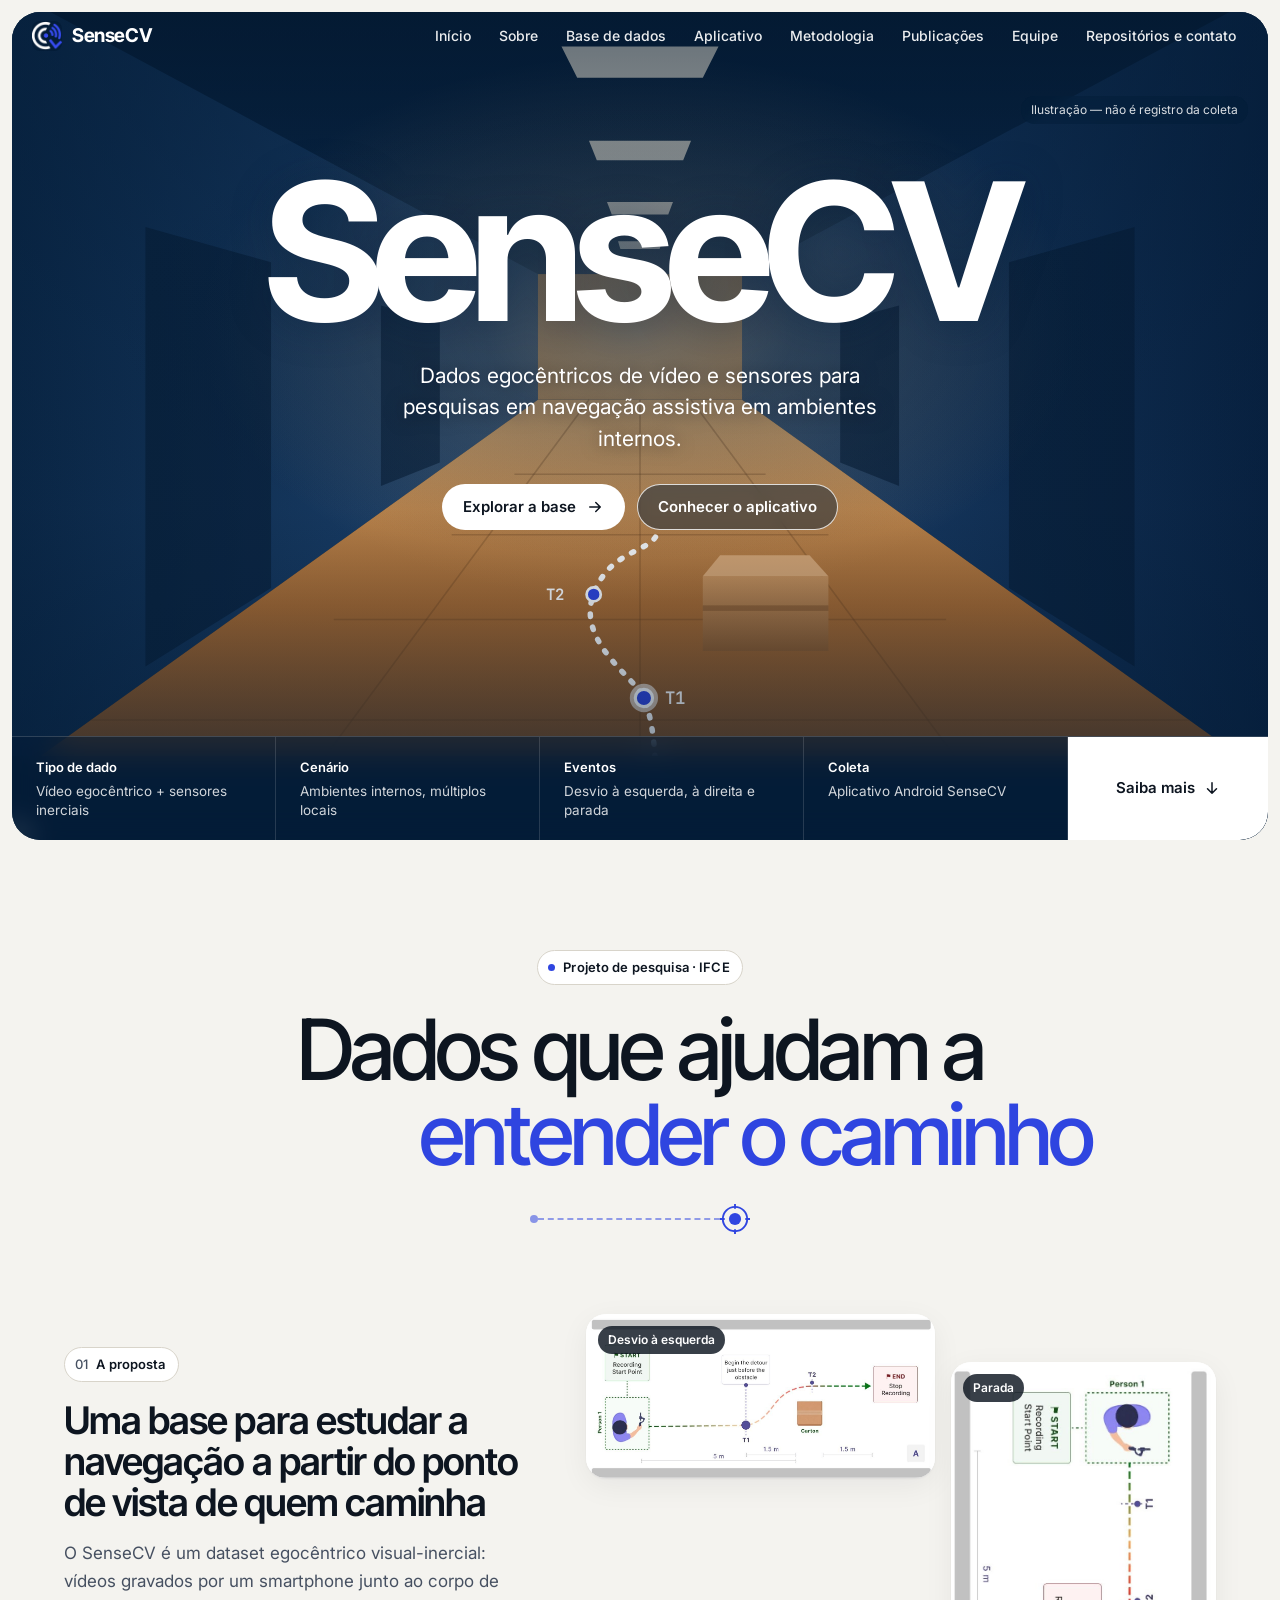
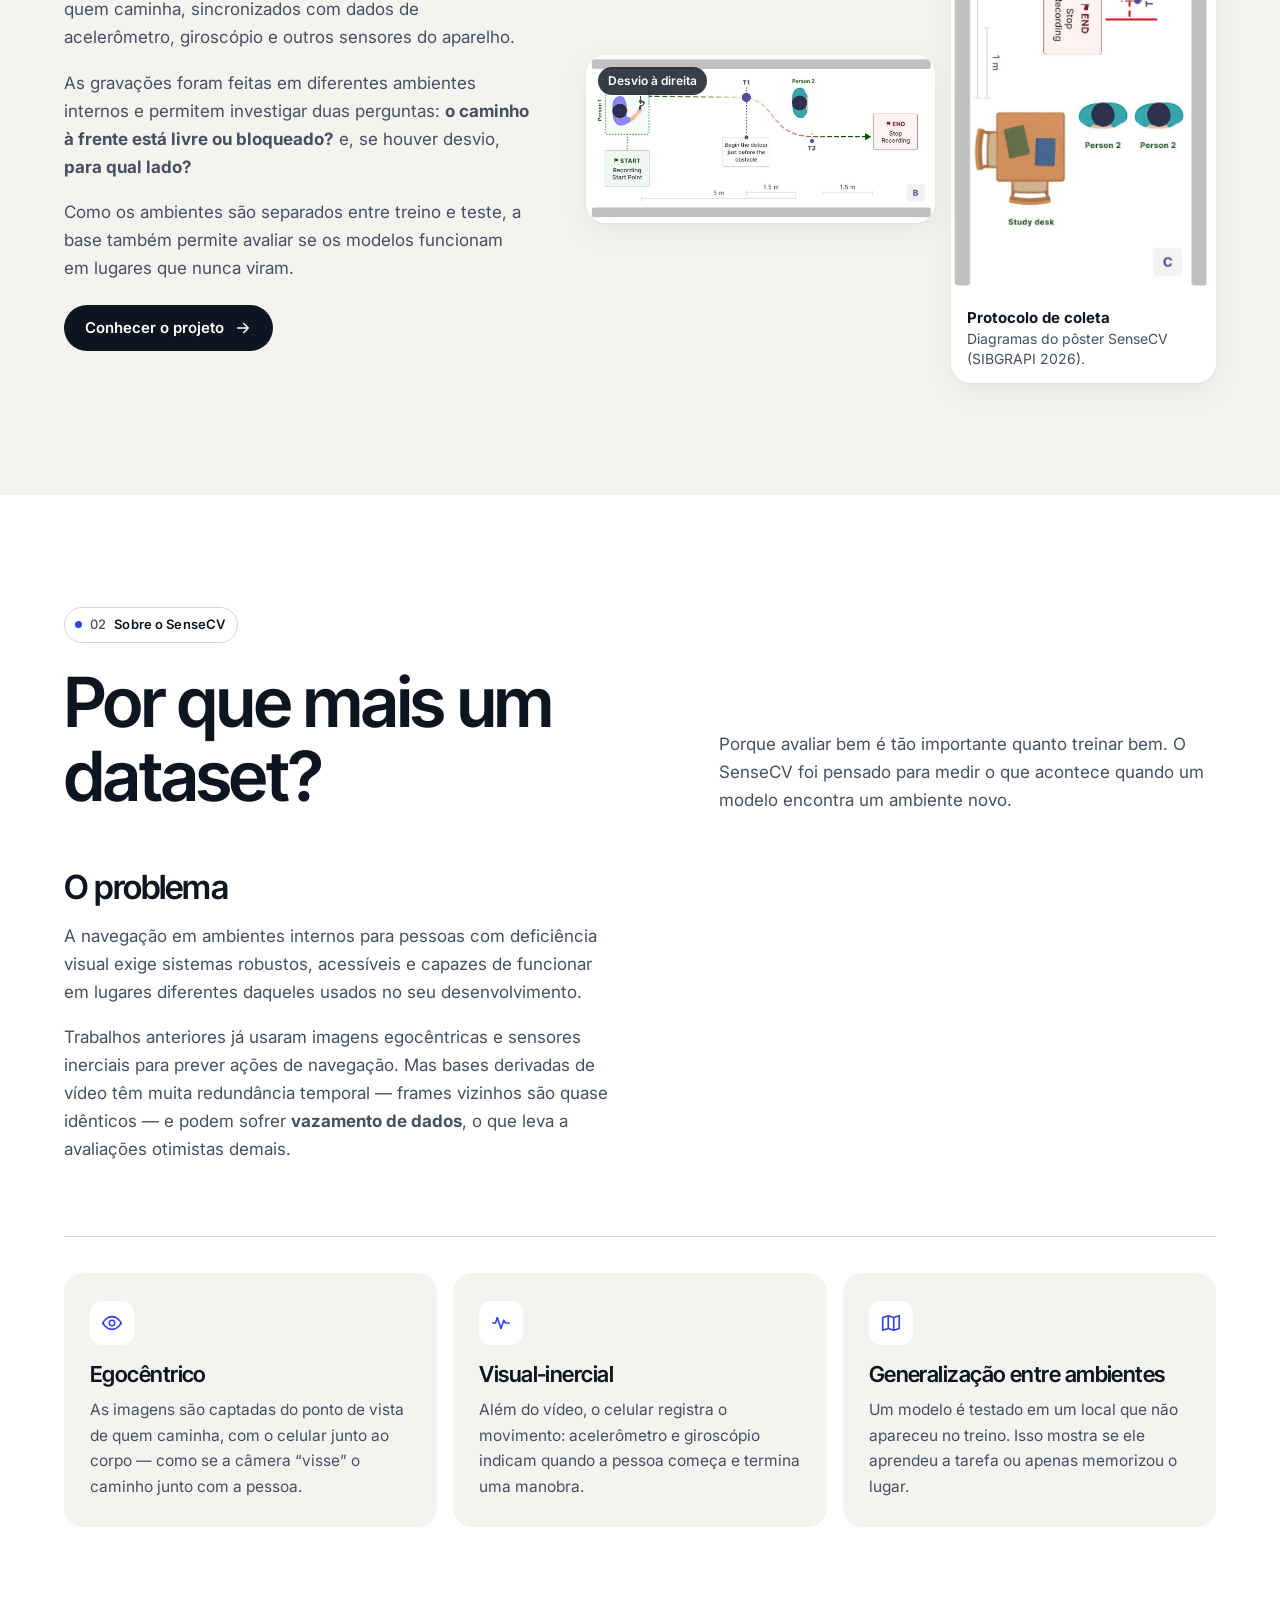
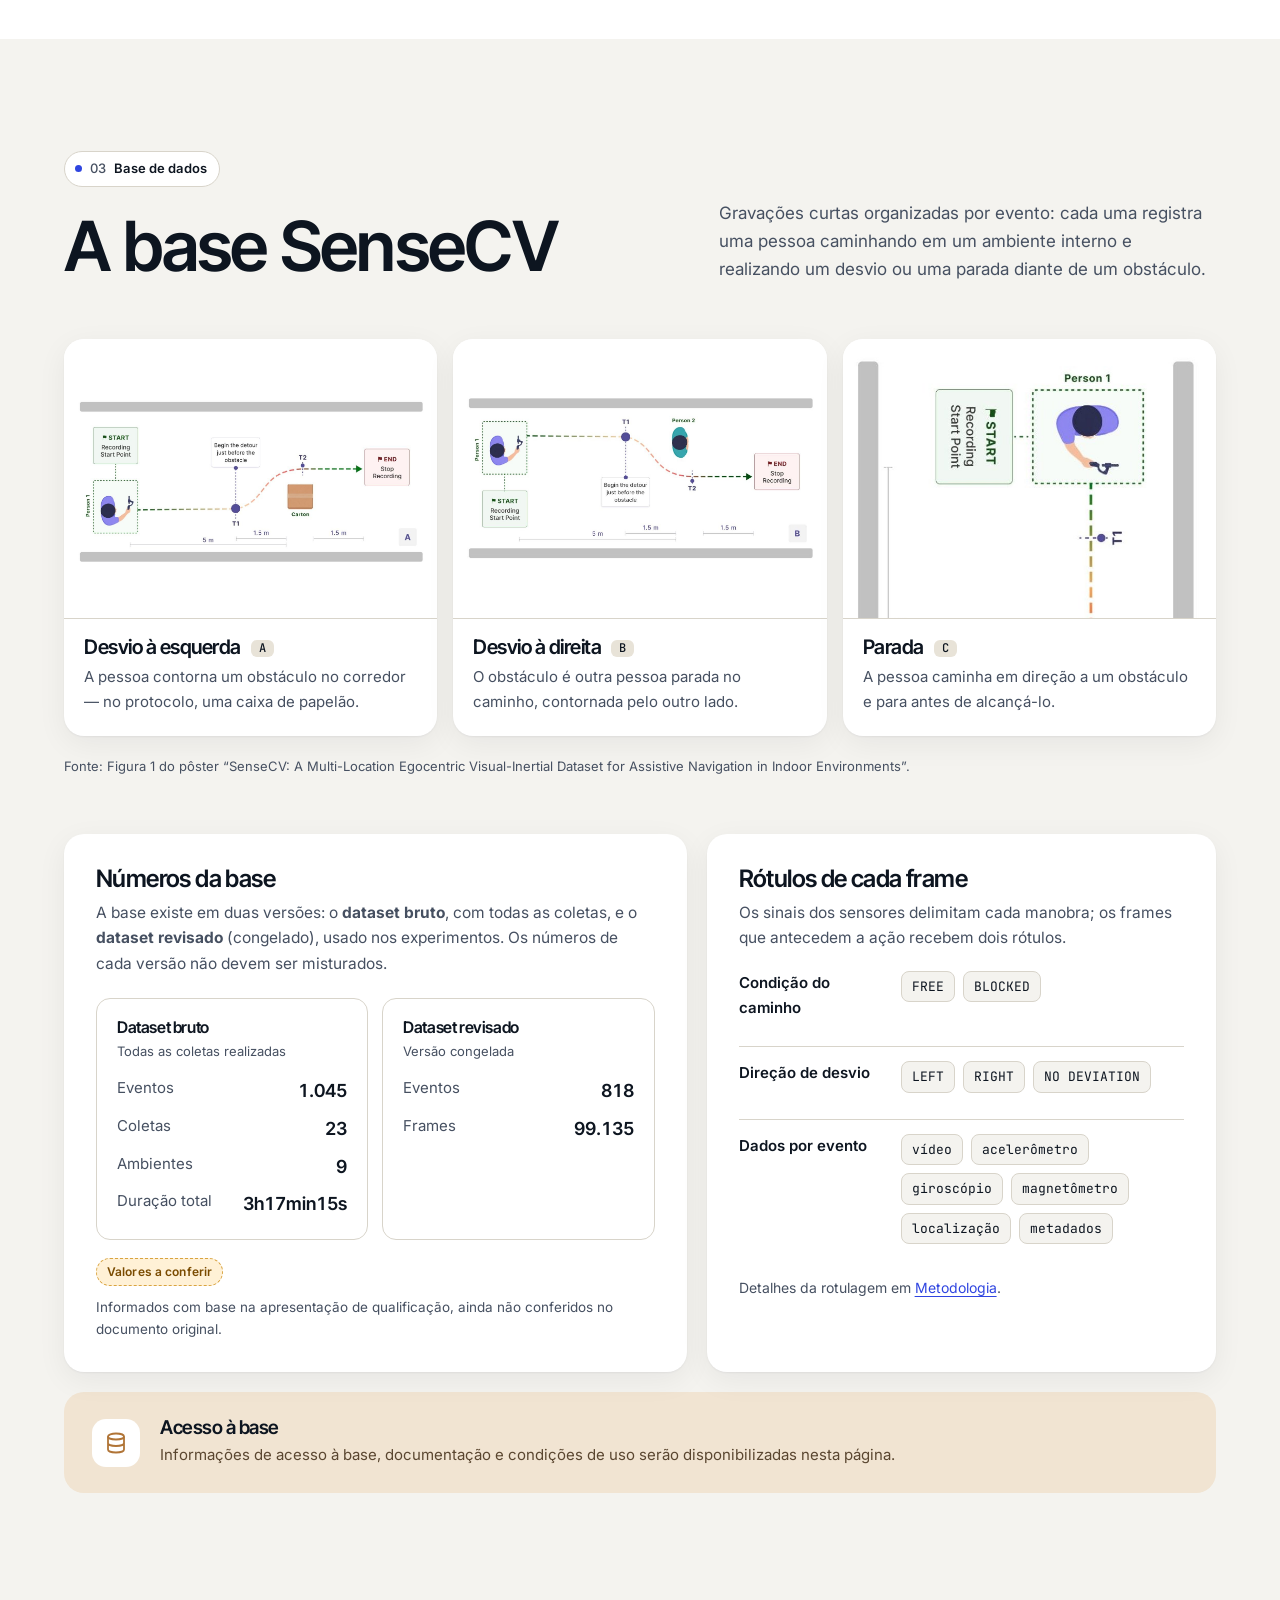
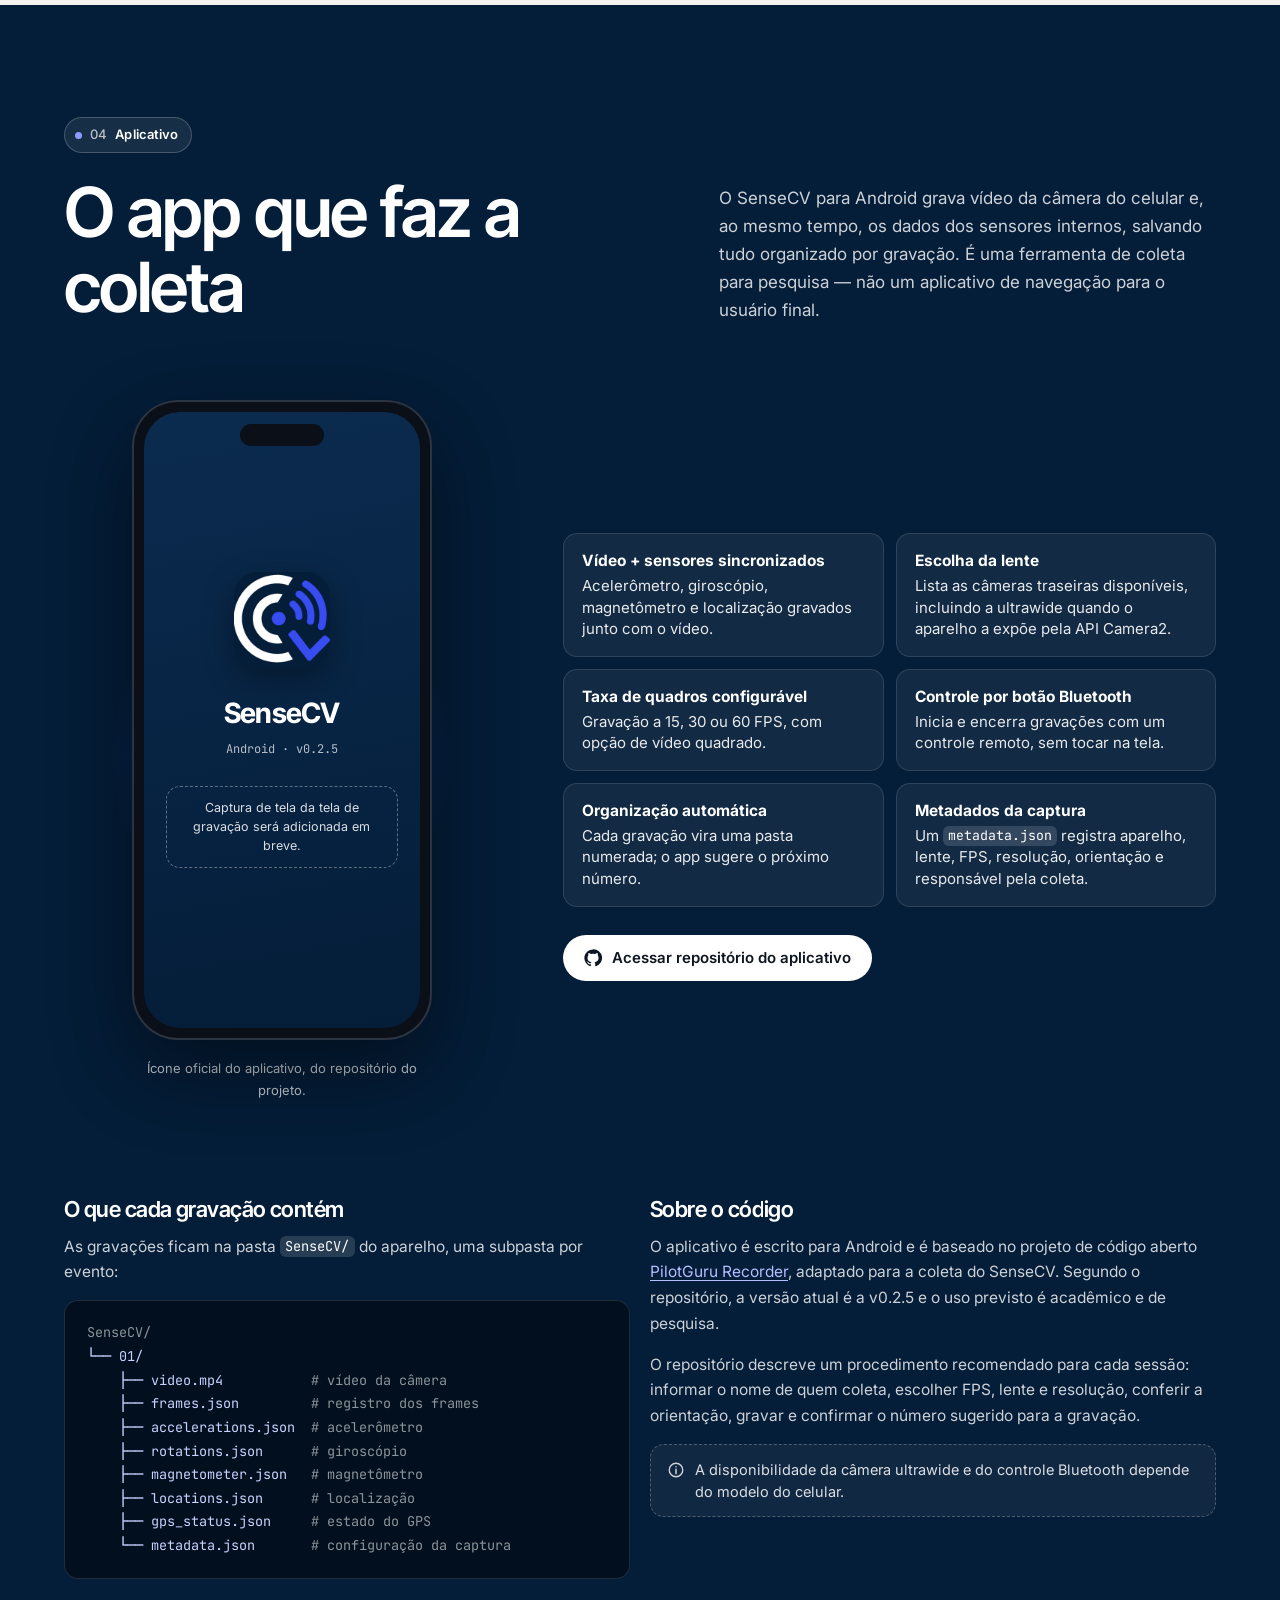
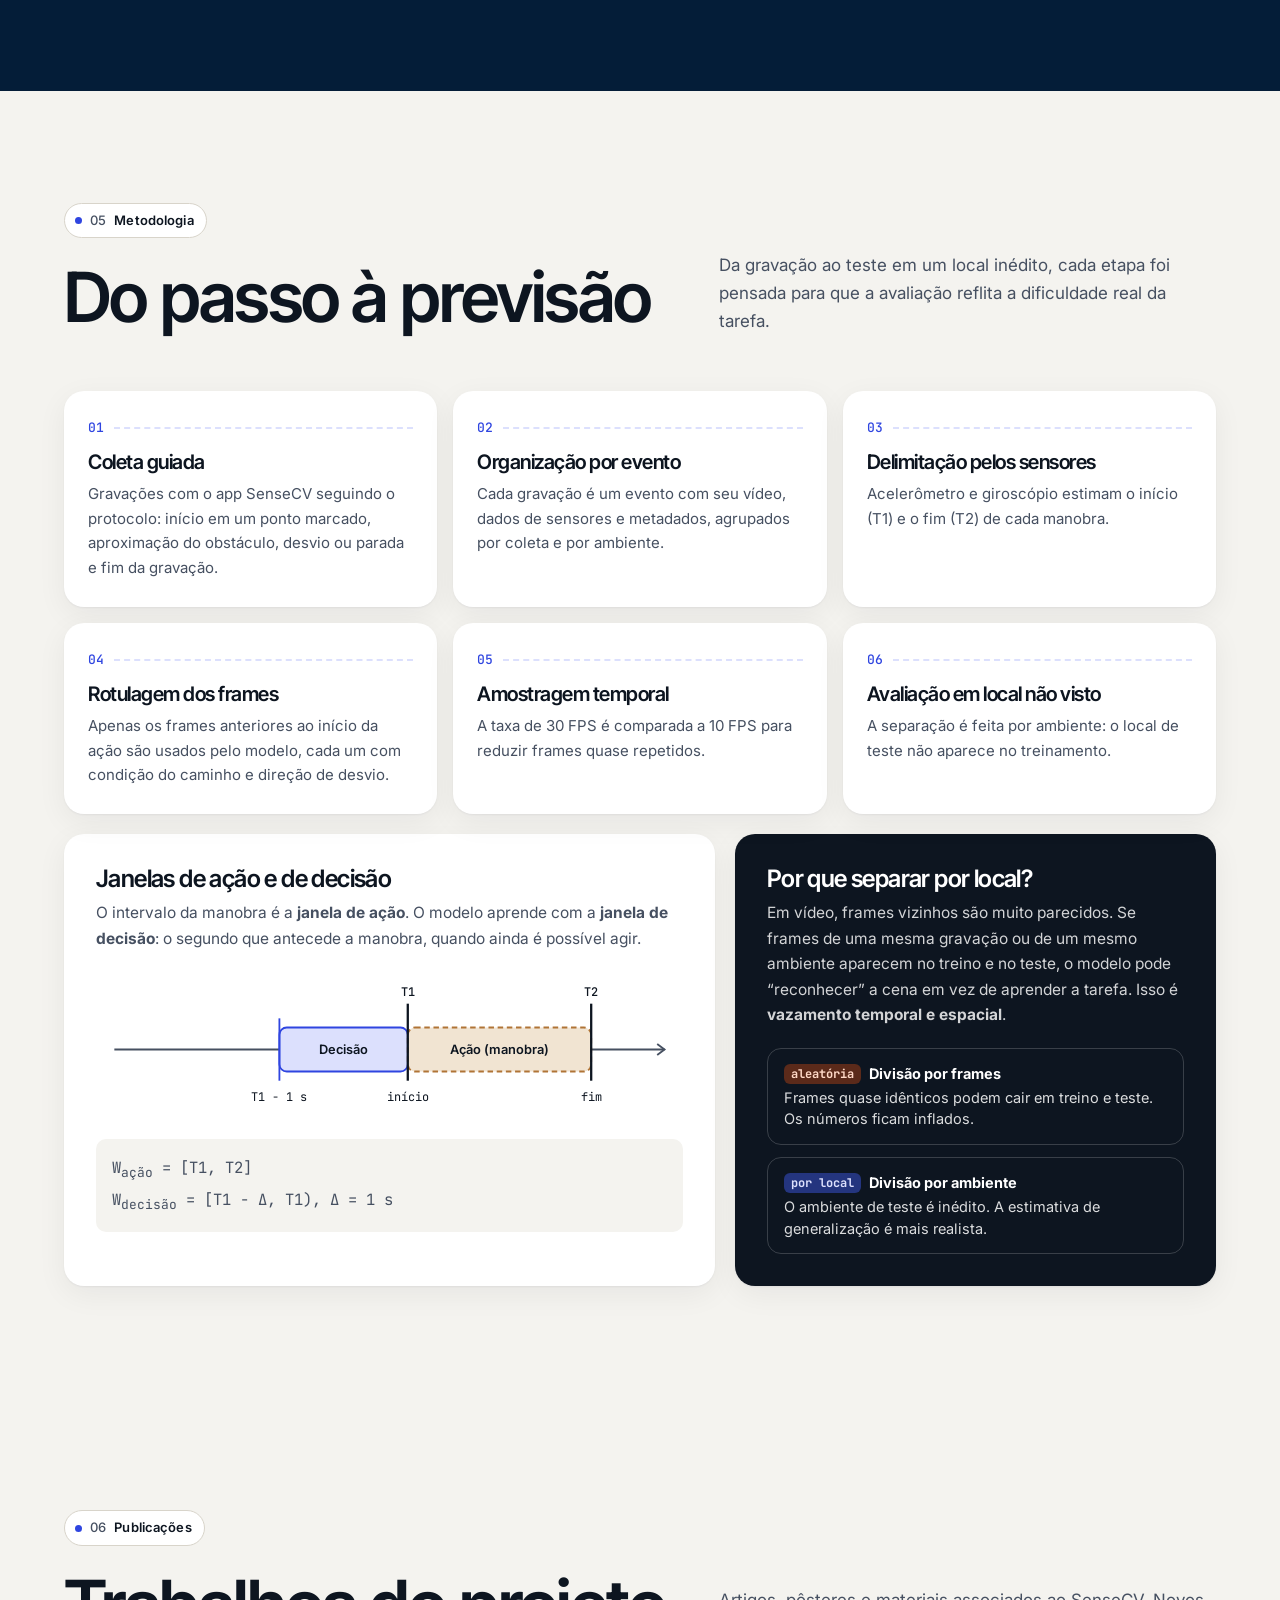
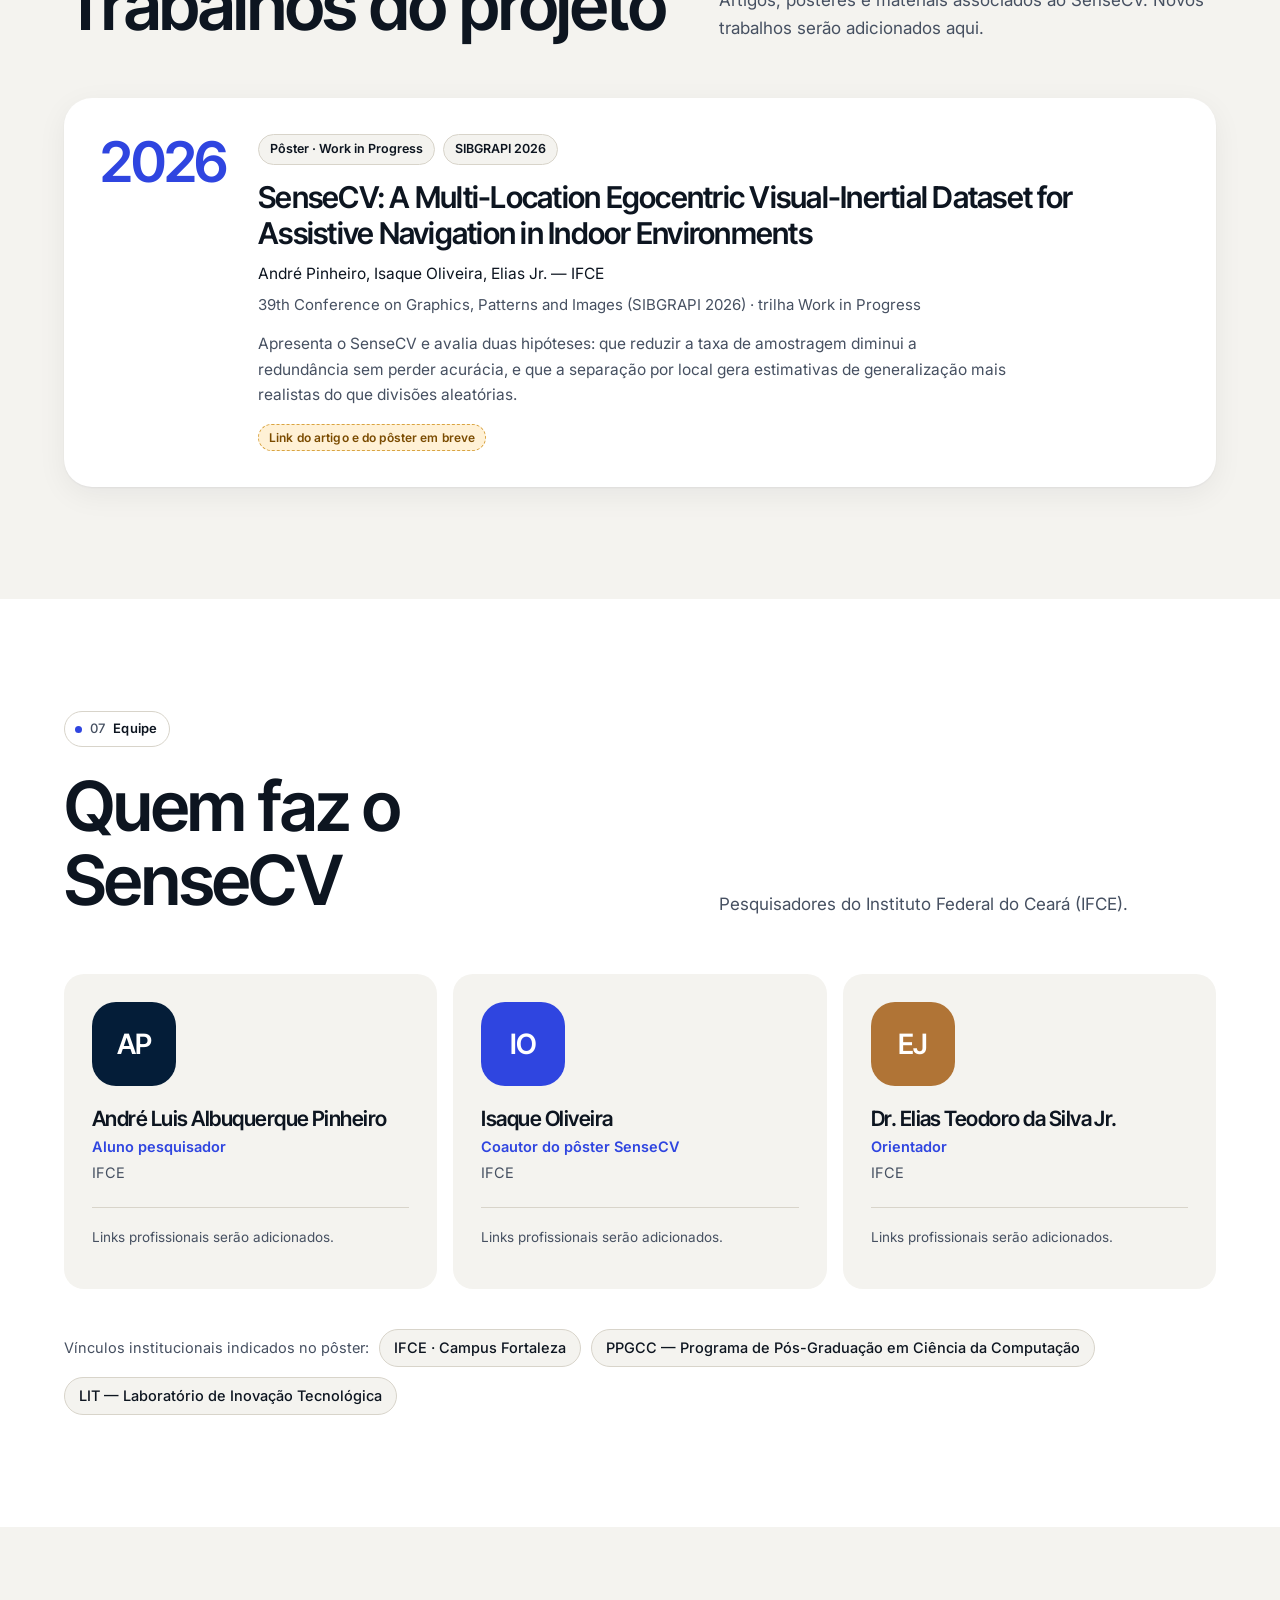
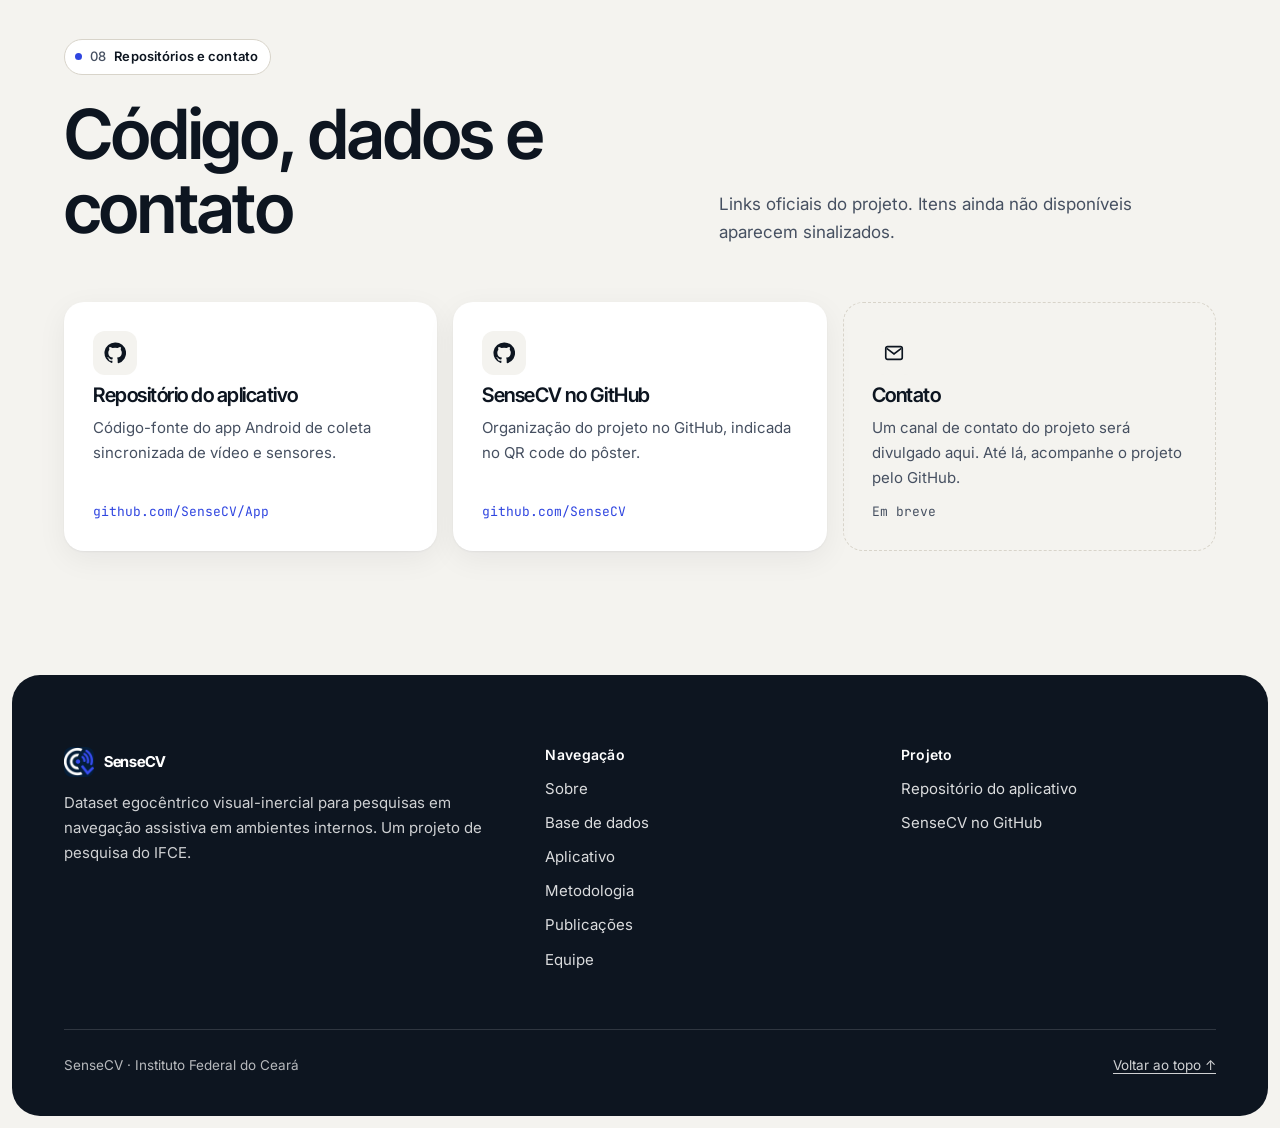
==== commit 5aeeed9d: "Restaura o layout original de "O problema" na seção Sobre Co-Authored-By: Claude Fable 5.2 <noreply@" ====
--- a/index.html
+++ b/index.html
@@ -537,8 +537,8 @@
     </div>
 
     <div class="about-problem reveal">
-      <h3>O problema</h3>
       <div>
+        <h3>O problema</h3>
         <p>A navegação em ambientes internos para pessoas com deficiência visual exige sistemas robustos, acessíveis e capazes de funcionar em lugares diferentes daqueles usados no seu desenvolvimento.</p>
         <p>Trabalhos anteriores já usaram imagens egocêntricas e sensores inerciais para prever ações de navegação. Mas bases derivadas de vídeo têm muita redundância temporal — frames vizinhos são quase idênticos — e podem sofrer <strong>vazamento de dados</strong>, o que leva a avaliações otimistas demais.</p>
       </div>
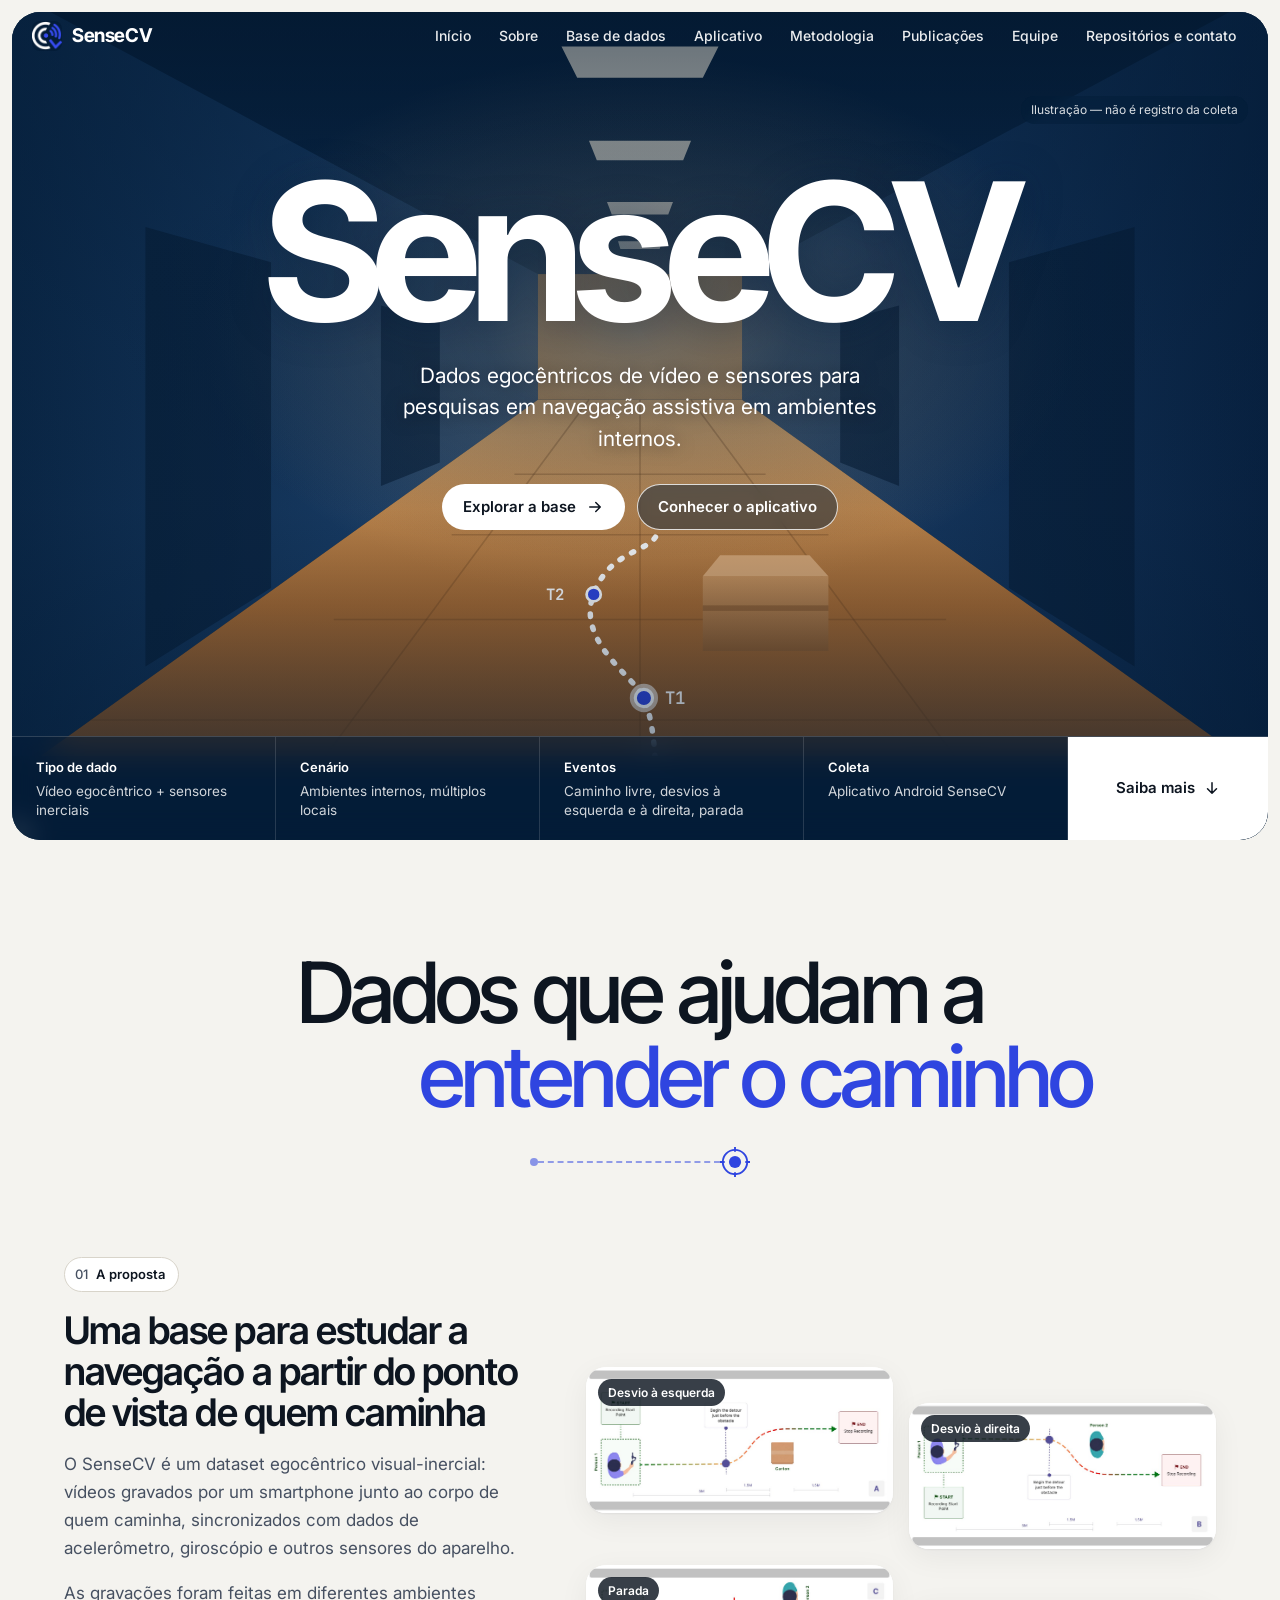
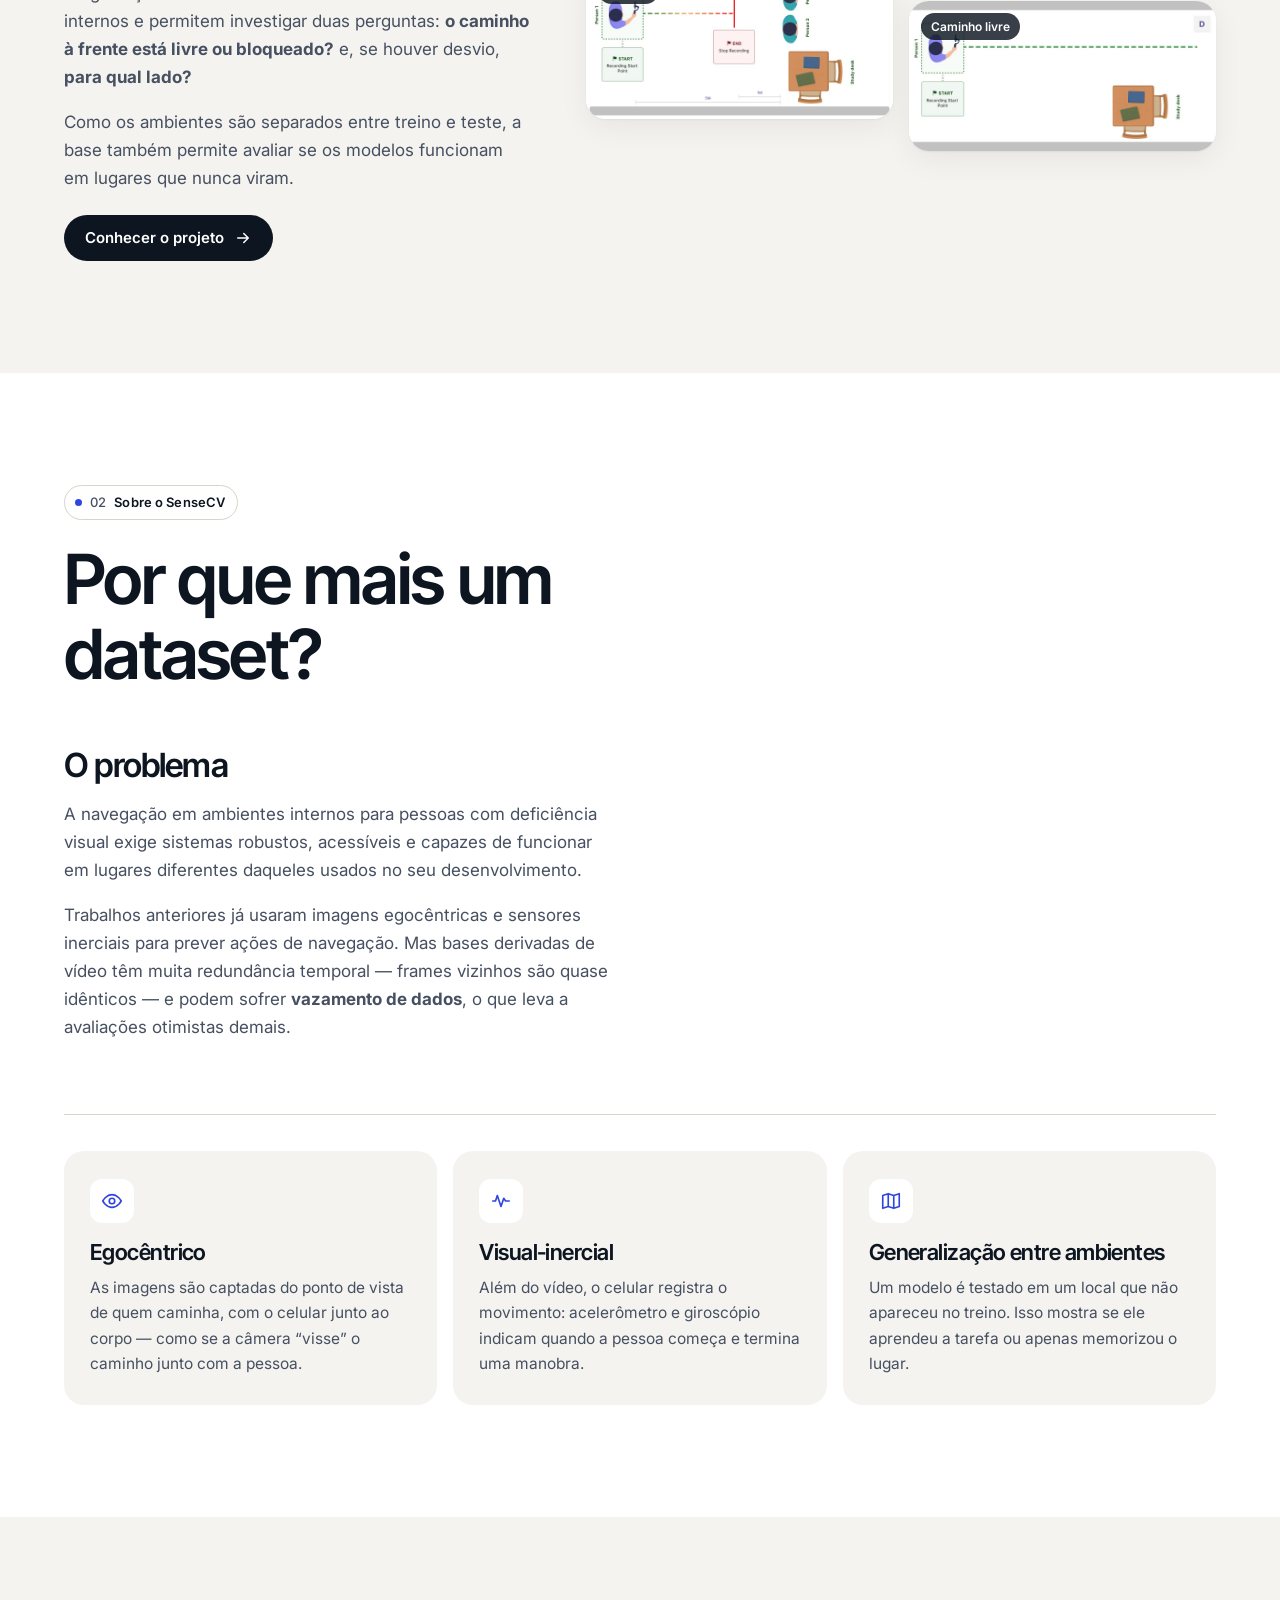
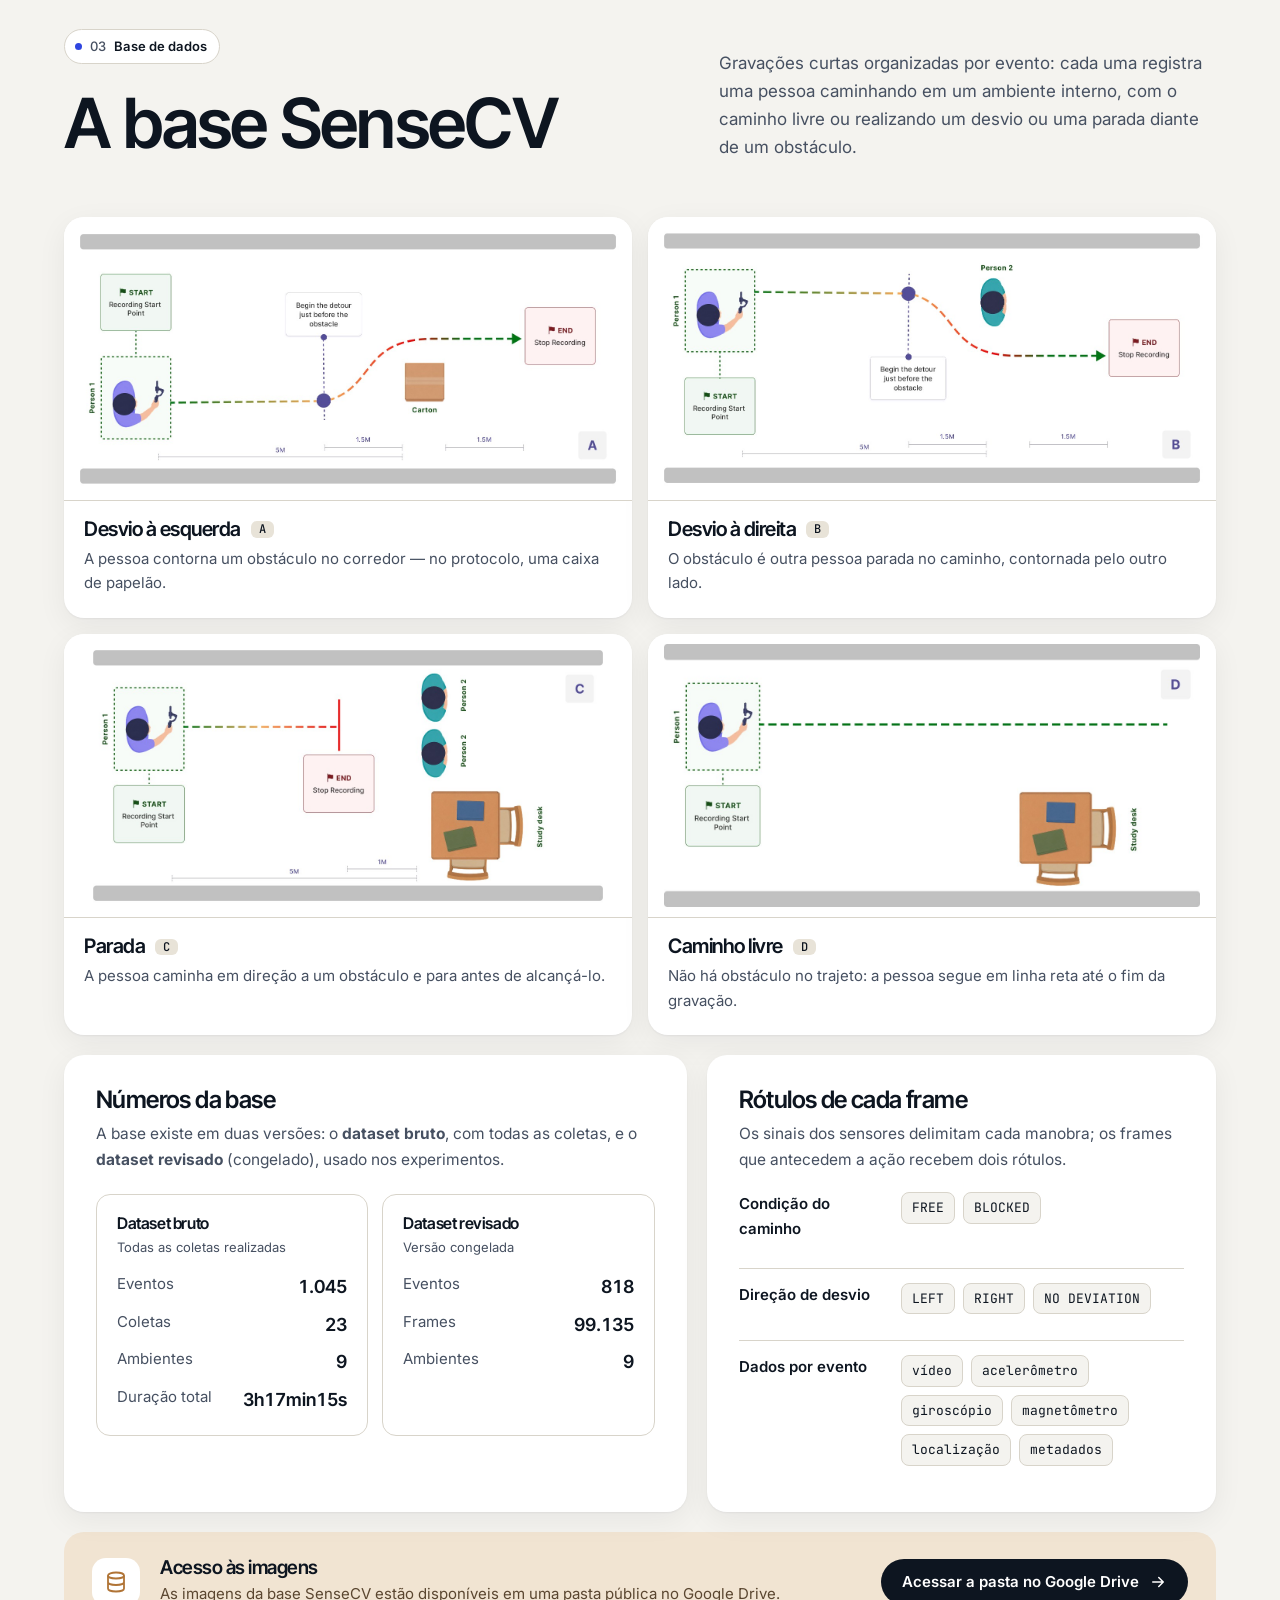
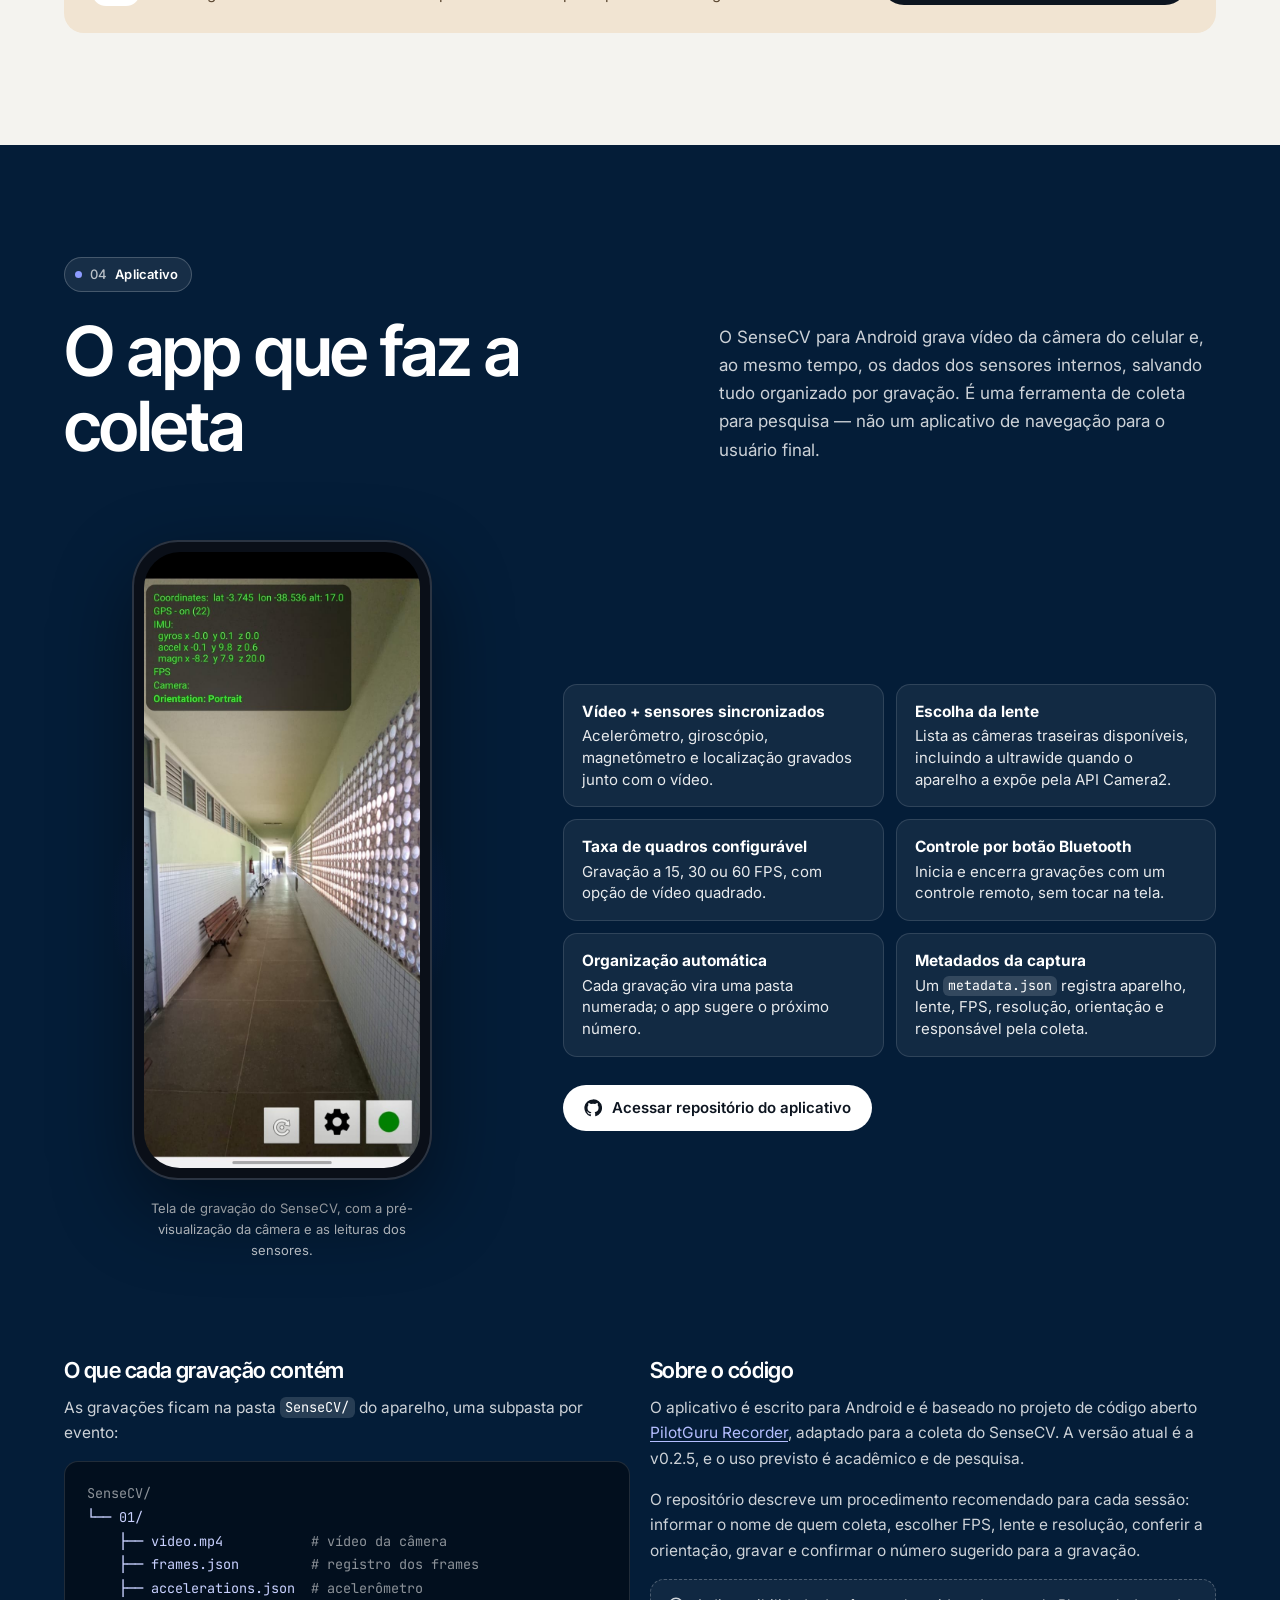
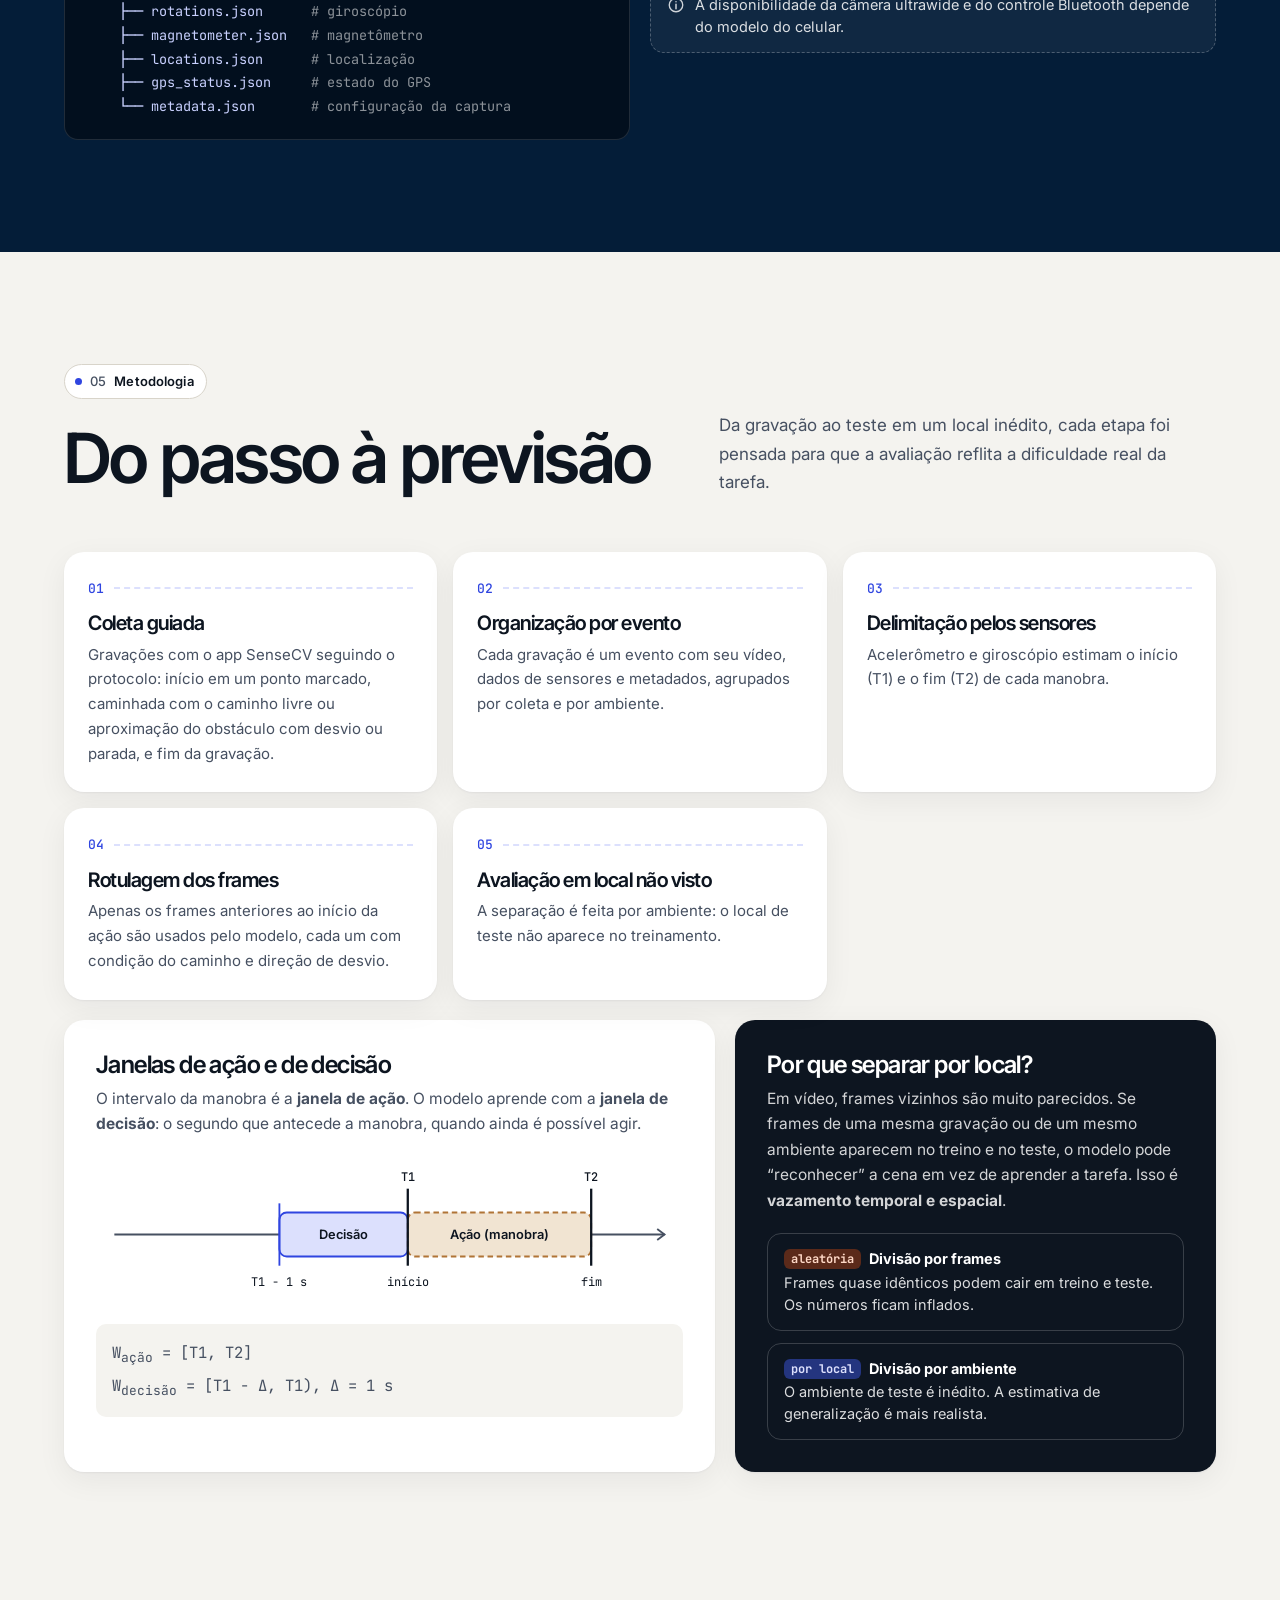
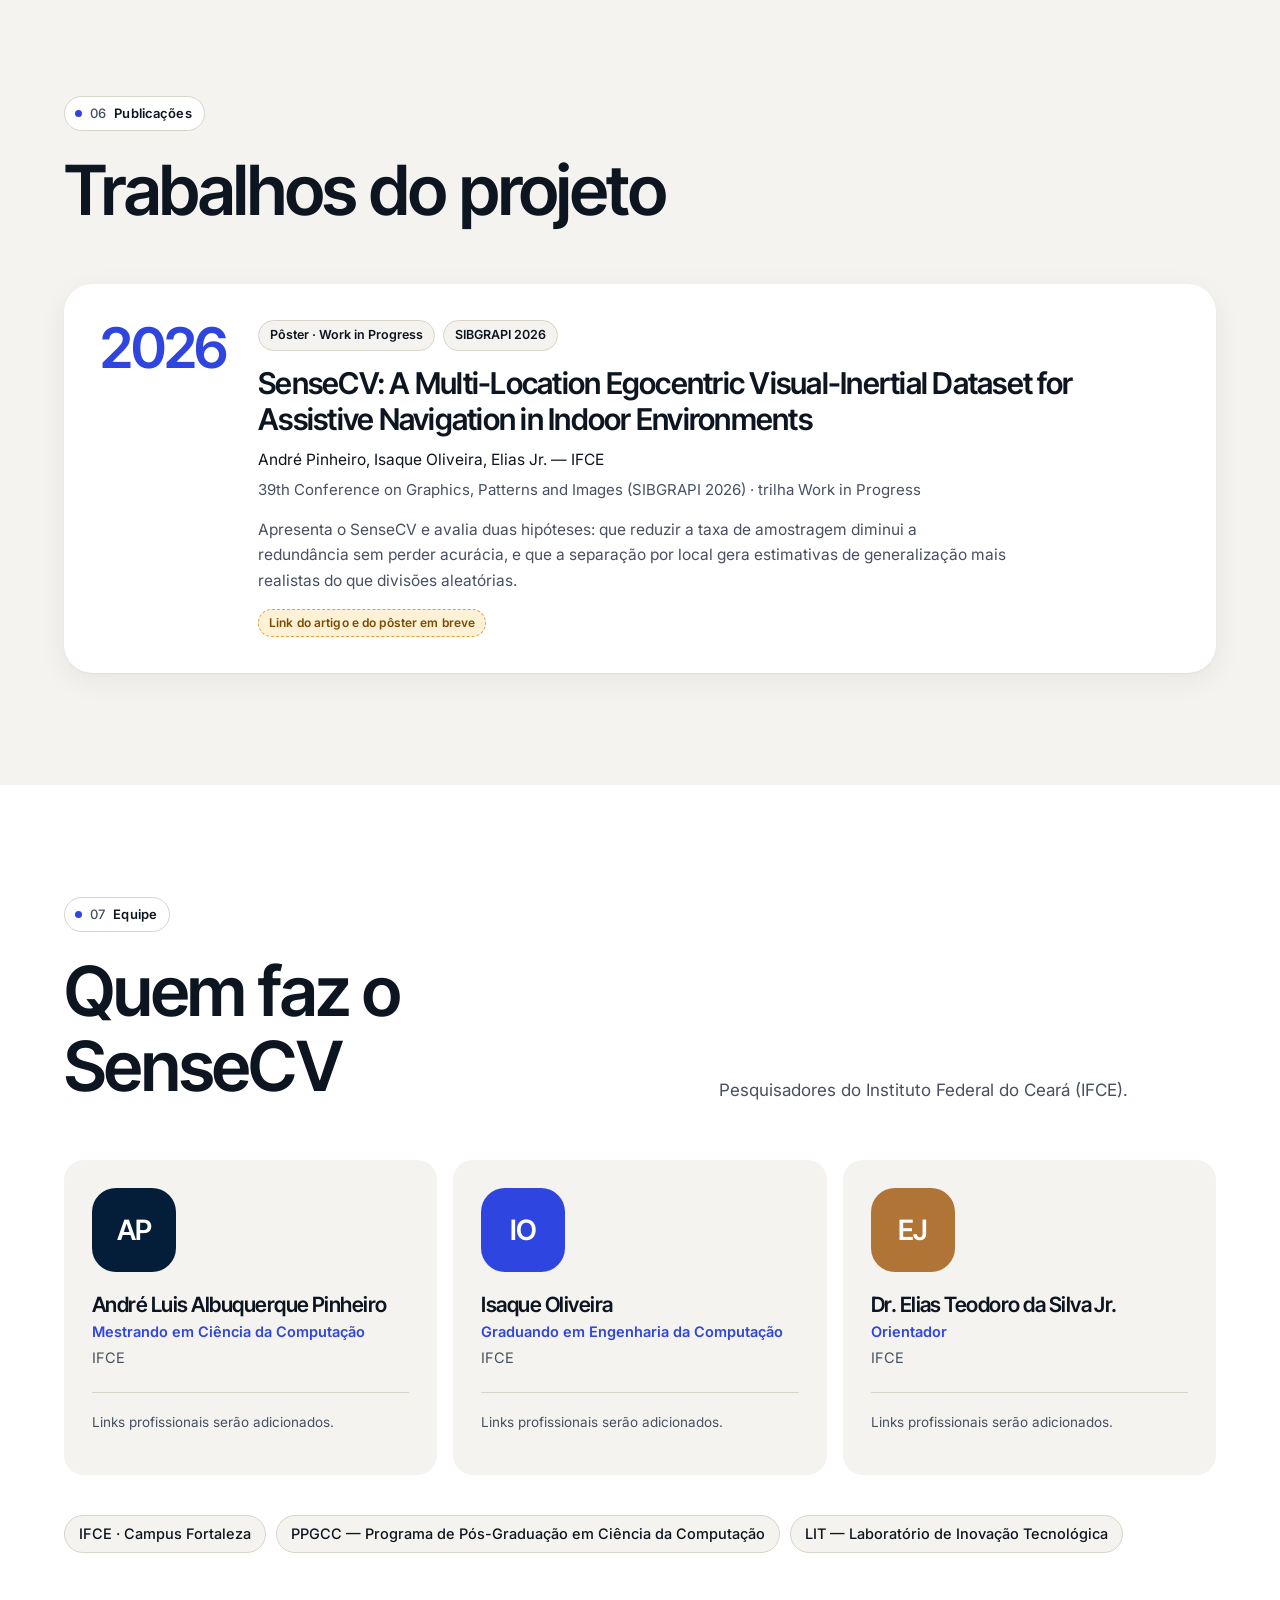
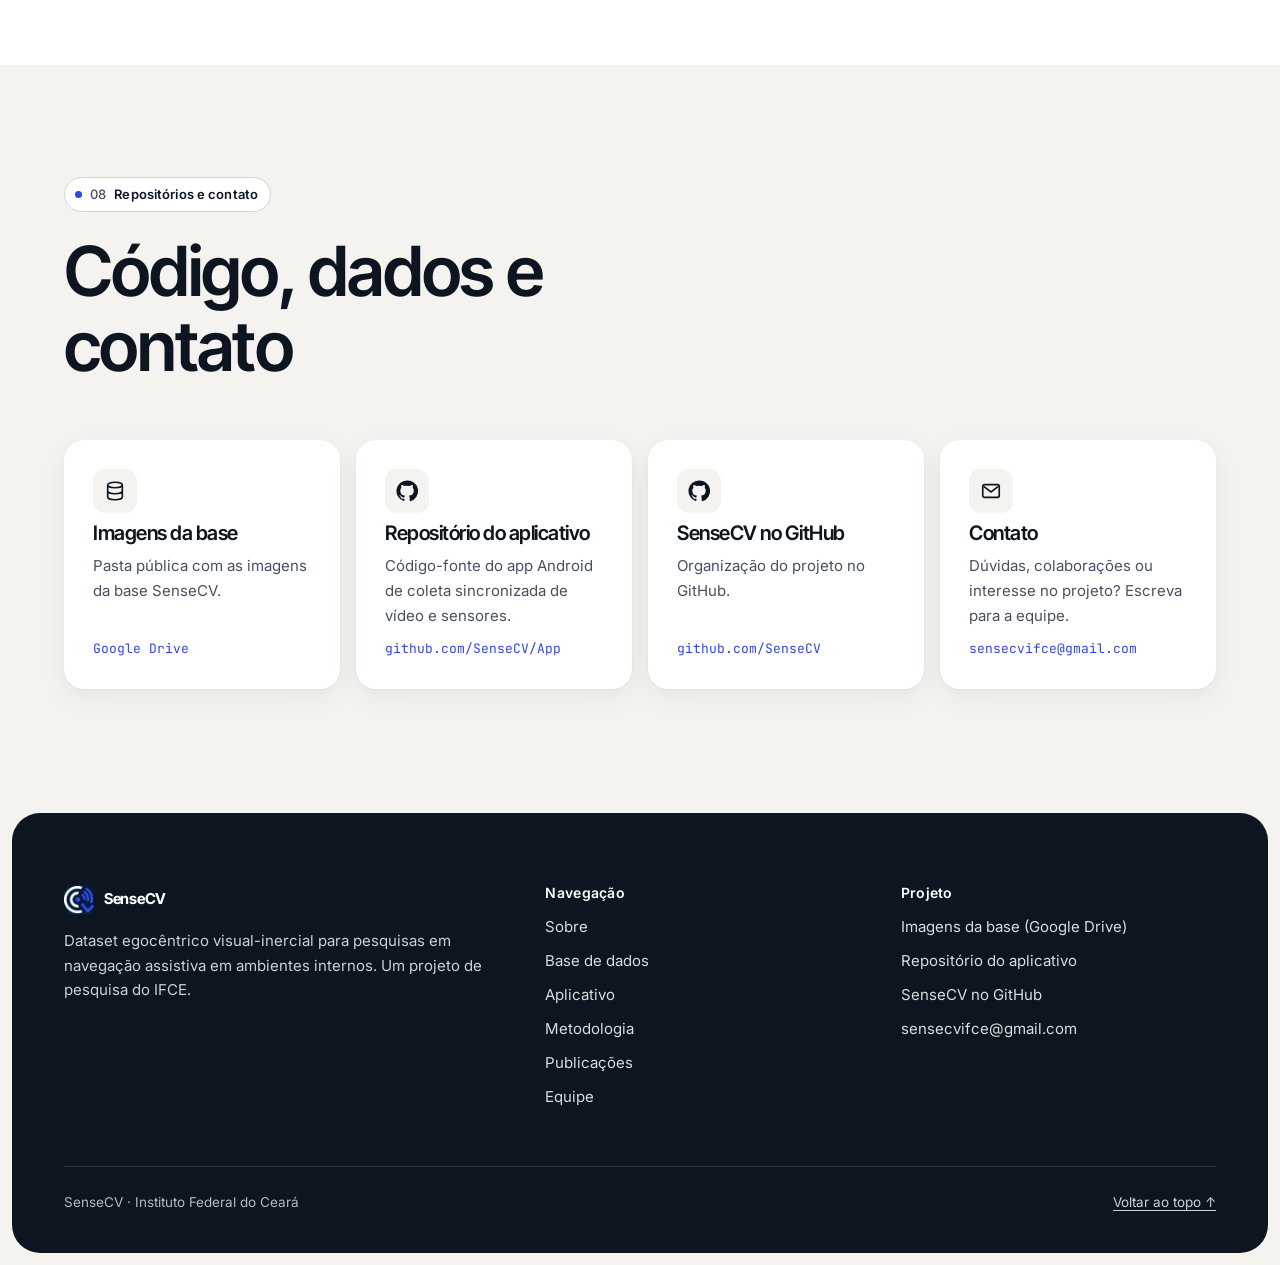
==== commit 440b6ae2: "Atualiza conteúdo e imagens do site - Adiciona captura real do aplicativo e novos diagramas do proto" ====
--- a/index.html
+++ b/index.html
@@ -151,15 +151,13 @@
 .intro-grid{display:grid;grid-template-columns:.85fr 1.15fr;gap:56px;align-items:center;margin-top:80px}
 .intro-copy h3{font-size:clamp(28px,3vw,38px);font-weight:600;margin:18px 0 16px}
 .intro-copy p{color:var(--ink-2)}
-.collage{display:grid;grid-template-columns:1.25fr .95fr;grid-template-rows:auto auto;gap:16px;align-items:start}
+.collage{display:grid;grid-template-columns:1fr 1fr;gap:16px;align-items:start}
 .c-card{margin:0;background:var(--surface);border-radius:var(--radius-l);overflow:hidden;box-shadow:var(--shadow);position:relative}
 .c-card img{width:100%;height:auto;background:#fff}
-.c-card figcaption{padding:12px 16px 14px;font-size:14px;color:var(--ink-2);line-height:1.45}
-.c-card figcaption strong{color:var(--ink);display:block;font-size:15px}
 .c-card .tag{position:absolute;top:12px;left:12px;font-size:12px;font-weight:600;background:rgba(13,21,32,.82);color:#fff;padding:4px 10px;border-radius:999px}
-.collage .c-c{grid-row:1/3;grid-column:2;margin-top:48px}
-@media (max-width:900px){.intro-grid{grid-template-columns:1fr;gap:40px}.collage{grid-template-columns:1fr 1fr}.collage .c-c{margin-top:0}}
-@media (max-width:560px){.collage{grid-template-columns:1fr}.collage .c-c{grid-row:auto;grid-column:auto}.collage .c-c img{max-height:440px;object-fit:contain}.big-statement .l2{padding-left:0}.big-statement{font-size:clamp(34px,10vw,44px)}}
+.collage .c-card:nth-child(even){margin-top:36px}
+@media (max-width:900px){.intro-grid{grid-template-columns:1fr;gap:40px}}
+@media (max-width:560px){.collage{grid-template-columns:1fr}.collage .c-card:nth-child(even){margin-top:0}.big-statement .l2{padding-left:0}.big-statement{font-size:clamp(34px,10vw,44px)}}
 
 /* =========================================================
    Sobre
@@ -180,17 +178,18 @@
 /* =========================================================
    Base de dados
    ========================================================= */
-.events{display:grid;grid-template-columns:repeat(3,1fr);gap:16px;margin-bottom:56px}
+.events{display:grid;grid-template-columns:1fr 1fr;gap:16px;margin-bottom:20px}
 .event{margin:0;background:var(--surface);border-radius:var(--radius-l);overflow:hidden;box-shadow:var(--shadow);display:flex;flex-direction:column}
-.event .img{background:#fff;aspect-ratio:4/3;display:grid;place-items:center;padding:10px;border-bottom:1px solid var(--line)}
+.event .img{background:#fff;aspect-ratio:2/1;display:grid;place-items:center;padding:10px;border-bottom:1px solid var(--line)}
 .event .img{overflow:hidden}
-.event .img img{width:100%;height:100%;object-fit:contain}
+.event .img{position:relative}
+.event .img img{position:absolute;inset:10px;width:calc(100% - 20px);height:calc(100% - 20px);object-fit:contain}
 .event figcaption{padding:18px 20px 22px}
 .event figcaption h3{font-size:20px;font-weight:600;margin-bottom:6px;display:flex;gap:10px;align-items:center}
 .event figcaption h3 span{font-family:var(--mono);font-size:12px;font-weight:500;background:var(--sand);padding:2px 8px;border-radius:6px;letter-spacing:0}
 .event figcaption p{color:var(--ink-2);font-size:15px;margin:0}
 .source{font-size:13px;color:var(--ink-2);margin-top:-36px;margin-bottom:56px}
-@media (max-width:900px){.events{grid-template-columns:1fr}}
+@media (max-width:720px){.events{grid-template-columns:1fr}}
 
 .data-grid{display:grid;grid-template-columns:1.1fr .9fr;gap:20px}
 .panel{background:var(--surface);border-radius:var(--radius-l);padding:32px;box-shadow:var(--shadow)}
@@ -215,11 +214,12 @@
 .chip{font-family:var(--mono);font-size:13px;background:var(--paper);border:1px solid var(--line);border-radius:8px;padding:4px 10px}
 @media (max-width:520px){.label-row{grid-template-columns:1fr;gap:8px}}
 
-.access{margin-top:20px;display:grid;grid-template-columns:auto 1fr;gap:20px;align-items:center;background:var(--ochre-soft);border-radius:var(--radius-l);padding:26px 28px}
+.access{margin-top:20px;display:grid;grid-template-columns:auto 1fr auto;gap:20px;align-items:center;background:var(--ochre-soft);border-radius:var(--radius-l);padding:26px 28px}
 .access .ic{width:48px;height:48px;border-radius:14px;background:#fff;display:grid;place-items:center;color:var(--ochre)}
 .access .ic svg{width:24px;height:24px}
 .access h3{font-size:19px;font-weight:600;margin-bottom:4px}
 .access p{margin:0;color:#5A4630;font-size:15px}
+@media (max-width:760px){.access{grid-template-columns:auto 1fr}.access .btn{grid-column:1/-1;justify-content:center}}
 
 /* =========================================================
    Aplicativo
@@ -236,6 +236,9 @@
 .phone{position:relative;width:min(300px,78vw);aspect-ratio:9/19.2;border-radius:46px;background:#0A0F18;padding:12px;box-shadow:0 30px 80px rgba(0,0,0,.45),inset 0 0 0 2px #2B3442}
 .phone-screen{width:100%;height:100%;border-radius:36px;overflow:hidden;background:linear-gradient(170deg,#0B2B4F,#041D38);display:flex;flex-direction:column;align-items:center;justify-content:center;text-align:center;padding:28px 22px;position:relative}
 .phone-screen::before{content:"";position:absolute;top:12px;left:50%;transform:translateX(-50%);width:84px;height:22px;border-radius:999px;background:#0A0F18}
+.phone-screen.shot{padding:0;background:#000;display:block}
+.phone-screen.shot::before{display:none}
+.phone-screen.shot img{display:block;width:100%;height:100%;object-fit:cover;border-radius:0;margin:0;box-shadow:none}
 .phone-screen img{width:96px;height:96px;border-radius:24px;margin-bottom:22px;box-shadow:0 10px 30px rgba(0,0,0,.35)}
 .phone-screen .app-name{font-family:var(--display);font-size:28px;font-weight:700;letter-spacing:-.03em}
 .phone-screen .app-ver{font-family:var(--mono);font-size:12px;color:rgba(255,255,255,.7);margin-top:4px}
@@ -319,7 +322,8 @@
 /* =========================================================
    Repositórios e contato
    ========================================================= */
-.links-grid{display:grid;grid-template-columns:repeat(3,1fr);gap:16px}
+.links-grid{display:grid;grid-template-columns:repeat(4,1fr);gap:16px}
+@media (max-width:1100px){.links-grid{grid-template-columns:1fr 1fr}}
 .link-card{display:flex;flex-direction:column;gap:10px;background:var(--surface);border-radius:var(--radius-l);padding:28px;box-shadow:var(--shadow);text-decoration:none;color:var(--ink);transition:transform .2s ease,box-shadow .2s ease;border:1.5px solid transparent}
 a.link-card:hover{transform:translateY(-3px);box-shadow:0 14px 40px rgba(13,21,32,.1);color:var(--ink);border-color:var(--blue-soft)}
 .link-card .ic{width:44px;height:44px;border-radius:12px;background:var(--paper);display:grid;place-items:center}
@@ -329,7 +333,7 @@
 .link-card .url{font-family:var(--mono);font-size:13px;color:var(--blue);margin-top:auto;word-break:break-all}
 .link-card.pending{background:transparent;box-shadow:none;border:1.5px dashed var(--line)}
 .link-card.pending .url{color:var(--ink-2)}
-@media (max-width:900px){.links-grid{grid-template-columns:1fr}}
+@media (max-width:620px){.links-grid{grid-template-columns:1fr}}
 
 /* rodapé */
 footer{background:var(--ink);color:rgba(255,255,255,.8);padding:72px 0 40px;margin:12px;border-radius:var(--radius-xl)}
@@ -479,7 +483,7 @@
       <dl>
         <div class="cell"><dt>Tipo de dado</dt><dd>Vídeo egocêntrico + sensores inerciais</dd></div>
         <div class="cell"><dt>Cenário</dt><dd>Ambientes internos, múltiplos locais</dd></div>
-        <div class="cell"><dt>Eventos</dt><dd>Desvio à esquerda, à direita e parada</dd></div>
+        <div class="cell"><dt>Eventos</dt><dd>Caminho livre, desvios à esquerda e à direita, parada</dd></div>
         <div class="cell"><dt>Coleta</dt><dd>Aplicativo Android SenseCV</dd></div>
       </dl>
       <a class="go" href="#sobre">Saiba mais <svg aria-hidden="true"><use href="#i-down"/></svg></a>
@@ -490,7 +494,6 @@
 <section class="intro" aria-labelledby="intro-title">
   <div class="wrap">
     <div class="intro-head reveal">
-      <span class="pill eyebrow"><span class="dot"></span>Projeto de pesquisa · IFCE</span>
       <h2 class="big-statement" id="intro-title"><span class="l1">Dados que ajudam&nbsp;a</span><span class="l2"><em>entender o caminho</em></span></h2>
       <div class="route" aria-hidden="true"><span class="start"></span><span class="track"></span><svg class="target"><use href="#i-target"/></svg></div>
     </div>
@@ -508,21 +511,22 @@
       <div class="collage reveal" role="group" aria-label="Diagramas do protocolo de coleta do SenseCV">
         <figure class="c-card">
           <span class="tag">Desvio à esquerda</span>
-          <img src="assets/protocolo-a.jpg" alt="Diagrama visto de cima: a pessoa sai do ponto de início, segue em linha reta, começa a desviar no instante T1 pouco antes de uma caixa de papelão e termina o desvio em T2, encerrando a gravação adiante." width="1375" height="645" loading="lazy">
-        </figure>
-        <figure class="c-card c-c">
-          <span class="tag">Parada</span>
-          <img src="assets/protocolo-c.jpg" alt="Diagrama visto de cima: a pessoa caminha em direção a uma mesa de estudo com duas pessoas sentadas e para entre os instantes T1 e T2, antes de alcançá-las." width="653" height="1311" loading="lazy">
-          <figcaption><strong>Protocolo de coleta</strong>Diagramas do pôster SenseCV (SIBGRAPI 2026).</figcaption>
+          <img src="assets/protocolo-a.jpg" alt="Diagrama visto de cima: a pessoa sai do ponto de início da gravação, segue em linha reta por um corredor, começa o desvio pouco antes de uma caixa de papelão, contorna o obstáculo e encerra a gravação adiante." width="1417" height="674" loading="lazy">
         </figure>
         <figure class="c-card">
           <span class="tag">Desvio à direita</span>
-          <img src="assets/protocolo-b.jpg" alt="Diagrama visto de cima: a pessoa segue em linha reta e desvia de outra pessoa parada no corredor, começando o desvio em T1 e concluindo em T2." width="1375" height="661" loading="lazy">
+          <img src="assets/protocolo-b.jpg" alt="Diagrama visto de cima: a pessoa segue em linha reta por um corredor, começa o desvio pouco antes de outra pessoa parada no caminho, contorna pelo outro lado e encerra a gravação adiante." width="1417" height="674" loading="lazy">
         </figure>
-      </div>
-    </div>
-
-</div>
+        <figure class="c-card">
+          <span class="tag">Parada</span>
+          <img src="assets/protocolo-c.jpg" alt="Diagrama visto de cima: a pessoa sai do ponto de início, caminha em linha reta por um corredor em direção a uma mesa de estudo com duas pessoas e para antes de alcançá-las, onde a gravação é encerrada." width="1344" height="676" loading="lazy">
+        </figure>
+        <figure class="c-card">
+          <span class="tag">Caminho livre</span>
+          <img src="assets/protocolo-d.jpg" alt="Diagrama visto de cima: a pessoa sai do ponto de início e caminha em linha reta até o fim do corredor, sem obstáculo no trajeto; uma mesa de estudo fica ao lado, fora do caminho." width="1312" height="644" loading="lazy">
+        </figure>
+      </div>
+    </div>
   </div>
 </section>
 
@@ -533,7 +537,6 @@
   <div class="wrap">
     <div class="section-head reveal">
       <div><span class="pill eyebrow"><span class="dot"></span><span class="num">02</span> Sobre o SenseCV</span><h2 id="sobre-title">Por que mais um dataset?</h2></div>
-      <p>Porque avaliar bem é tão importante quanto treinar bem. O SenseCV foi pensado para medir o que acontece quando um modelo encontra um ambiente novo.</p>
     </div>
 
     <div class="about-problem reveal">
@@ -572,31 +575,32 @@
   <div class="wrap">
     <div class="section-head reveal">
       <div><span class="pill eyebrow"><span class="dot"></span><span class="num">03</span> Base de dados</span><h2 id="base-title">A base SenseCV</h2></div>
-      <p>Gravações curtas organizadas por evento: cada uma registra uma pessoa caminhando em um ambiente interno e realizando um desvio ou uma parada diante de um obstáculo.</p>
+      <p>Gravações curtas organizadas por evento: cada uma registra uma pessoa caminhando em um ambiente interno, com o caminho livre ou realizando um desvio ou uma parada diante de um obstáculo.</p>
     </div>
 
     <div class="events">
       <figure class="event reveal">
-        <div class="img"><img src="assets/protocolo-a.jpg" alt="Diagrama do evento de desvio à esquerda, contornando uma caixa de papelão." width="1375" height="645" loading="lazy"></div>
+        <div class="img"><img src="assets/protocolo-a.jpg" alt="Diagrama do evento de desvio à esquerda, contornando uma caixa de papelão." width="1417" height="674" loading="lazy"></div>
         <figcaption><h3>Desvio à esquerda <span>A</span></h3><p>A pessoa contorna um obstáculo no corredor — no protocolo, uma caixa de papelão.</p></figcaption>
       </figure>
       <figure class="event reveal">
-        <div class="img"><img src="assets/protocolo-b.jpg" alt="Diagrama do evento de desvio à direita, contornando outra pessoa." width="1375" height="661" loading="lazy"></div>
+        <div class="img"><img src="assets/protocolo-b.jpg" alt="Diagrama do evento de desvio à direita, contornando outra pessoa." width="1417" height="674" loading="lazy"></div>
         <figcaption><h3>Desvio à direita <span>B</span></h3><p>O obstáculo é outra pessoa parada no caminho, contornada pelo outro lado.</p></figcaption>
       </figure>
       <figure class="event reveal">
-        <div class="img"><img src="assets/protocolo-c.jpg" alt="Diagrama do evento de parada diante de uma mesa com duas pessoas." width="653" height="1311" loading="lazy"></div>
+        <div class="img"><img src="assets/protocolo-c.jpg" alt="Diagrama do evento de parada diante de uma mesa com duas pessoas." width="1344" height="676" loading="lazy"></div>
         <figcaption><h3>Parada <span>C</span></h3><p>A pessoa caminha em direção a um obstáculo e para antes de alcançá-lo.</p></figcaption>
       </figure>
-    </div>
-    <p class="source">Fonte: Figura 1 do pôster “SenseCV: A Multi-Location Egocentric Visual-Inertial Dataset for Assistive Navigation in Indoor Environments”.</p>
+      <figure class="event reveal">
+        <div class="img"><img src="assets/protocolo-d.jpg" alt="Diagrama do evento de caminho livre: a pessoa segue em linha reta até o fim do corredor." width="1312" height="644" loading="lazy"></div>
+        <figcaption><h3>Caminho livre <span>D</span></h3><p>Não há obstáculo no trajeto: a pessoa segue em linha reta até o fim da gravação.</p></figcaption>
+      </figure>
+    </div>
 
     <div class="data-grid">
       <div class="panel reveal">
         <h3>Números da base</h3>
-        <p>A base existe em duas versões: o <strong>dataset bruto</strong>, com todas as coletas, e o <strong>dataset revisado</strong> (congelado), usado nos experimentos. Os números de cada versão não devem ser misturados.</p>
-        <!-- EDITAR: valores informados a partir da apresentação de qualificação.
-             Após a conferência, remova o bloco .check-row abaixo. -->
+        <p>A base existe em duas versões: o <strong>dataset bruto</strong>, com todas as coletas, e o <strong>dataset revisado</strong> (congelado), usado nos experimentos.</p>
         <div class="versions">
           <div class="version">
             <h4>Dataset bruto</h4>
@@ -614,10 +618,10 @@
             <dl>
               <dt>Eventos</dt><dd>818</dd>
               <dt>Frames</dt><dd>99.135</dd>
+              <dt>Ambientes</dt><dd>9</dd>
             </dl>
           </div>
         </div>
-        <div class="check-row"><span class="badge-check">Valores a conferir</span><span>Informados com base na apresentação de qualificação, ainda não conferidos no documento original.</span></div>
       </div>
 
       <div class="panel reveal">
@@ -628,17 +632,16 @@
           <div class="label-row"><span class="lk">Direção de desvio</span><div class="chips"><span class="chip">LEFT</span><span class="chip">RIGHT</span><span class="chip">NO DEVIATION</span></div></div>
           <div class="label-row"><span class="lk">Dados por evento</span><div class="chips"><span class="chip">vídeo</span><span class="chip">acelerômetro</span><span class="chip">giroscópio</span><span class="chip">magnetômetro</span><span class="chip">localização</span><span class="chip">metadados</span></div></div>
         </div>
-        <p style="font-size:14px;margin:18px 0 0">Detalhes da rotulagem em <a href="#metodologia">Metodologia</a>.</p>
-      </div>
-    </div>
-
-    <!-- EDITAR: quando houver link real de acesso à base, troque este bloco por um botão. -->
-    <div class="access reveal" role="note">
+      </div>
+    </div>
+
+    <div class="access reveal">
       <div class="ic" aria-hidden="true"><svg><use href="#i-db"/></svg></div>
       <div>
-        <h3>Acesso à base</h3>
-        <p>Informações de acesso à base, documentação e condições de uso serão disponibilizadas nesta página.</p>
-      </div>
+        <h3>Acesso às imagens</h3>
+        <p>As imagens da base SenseCV estão disponíveis em uma pasta pública no Google Drive.</p>
+      </div>
+      <a class="btn btn-dark" href="https://drive.google.com/drive/folders/1jgrDH1dpr8MdhZiJmi0aBYZ9k8JPrGbi?usp=sharing">Acessar a pasta no Google Drive <svg aria-hidden="true"><use href="#i-arrow"/></svg></a>
     </div>
   </div>
 </section>
@@ -656,16 +659,12 @@
     <div class="app-grid">
       <div class="phone-stage reveal">
         <div>
-          <!-- EDITAR: substitua o conteúdo de .phone-screen por <img src="assets/app-captura.png" alt="..."> quando houver captura de tela real do app. -->
-          <div class="phone" role="img" aria-label="Moldura de smartphone com o ícone oficial do aplicativo SenseCV. A captura de tela real da interface ainda será adicionada.">
-            <div class="phone-screen">
-              <img src="assets/sensecv-icone.png" alt="" width="96" height="96">
-              <div class="app-name">SenseCV</div>
-              <div class="app-ver">Android · v0.2.5</div>
-              <div class="pending">Captura de tela da tela de gravação será adicionada em breve.</div>
+          <div class="phone">
+            <div class="phone-screen shot">
+              <img src="assets/app-captura.jpg" alt="Captura de tela do aplicativo SenseCV: a pré-visualização da câmera mostra um corredor interno; no alto, um painel exibe coordenadas, estado do GPS, leituras de giroscópio, acelerômetro e magnetômetro e a orientação do aparelho; embaixo, botões para trocar de câmera, abrir as configurações e iniciar a gravação." width="738" height="1600">
             </div>
           </div>
-          <p class="phone-caption" style="margin-inline:auto">Ícone oficial do aplicativo, do repositório do projeto.</p>
+          <p class="phone-caption" style="margin-inline:auto">Tela de gravação do SenseCV, com a pré-visualização da câmera e as leituras dos sensores.</p>
         </div>
       </div>
 
@@ -701,7 +700,7 @@
       </div>
       <div class="reveal">
         <h3>Sobre o código</h3>
-        <p>O aplicativo é escrito para Android e é baseado no projeto de código aberto <a href="https://github.com/waiwnf/pilotguru">PilotGuru Recorder</a>, adaptado para a coleta do SenseCV. Segundo o repositório, a versão atual é a v0.2.5 e o uso previsto é acadêmico e de pesquisa.</p>
+        <p>O aplicativo é escrito para Android e é baseado no projeto de código aberto <a href="https://github.com/waiwnf/pilotguru">PilotGuru Recorder</a>, adaptado para a coleta do SenseCV. A versão atual é a v0.2.5, e o uso previsto é acadêmico e de pesquisa.</p>
         <p>O repositório descreve um procedimento recomendado para cada sessão: informar o nome de quem coleta, escolher FPS, lente e resolução, conferir a orientação, gravar e confirmar o número sugerido para a gravação.</p>
         <div class="note"><svg aria-hidden="true"><use href="#i-info"/></svg><span>A disponibilidade da câmera ultrawide e do controle Bluetooth depende do modelo do celular.</span></div>
       </div>
@@ -720,12 +719,11 @@
     </div>
 
     <ol class="steps">
-      <li class="step reveal"><div class="n">01</div><h3>Coleta guiada</h3><p>Gravações com o app SenseCV seguindo o protocolo: início em um ponto marcado, aproximação do obstáculo, desvio ou parada e fim da gravação.</p></li>
+      <li class="step reveal"><div class="n">01</div><h3>Coleta guiada</h3><p>Gravações com o app SenseCV seguindo o protocolo: início em um ponto marcado, caminhada com o caminho livre ou aproximação do obstáculo com desvio ou parada, e fim da gravação.</p></li>
       <li class="step reveal"><div class="n">02</div><h3>Organização por evento</h3><p>Cada gravação é um evento com seu vídeo, dados de sensores e metadados, agrupados por coleta e por ambiente.</p></li>
       <li class="step reveal"><div class="n">03</div><h3>Delimitação pelos sensores</h3><p>Acelerômetro e giroscópio estimam o início (T1) e o fim (T2) de cada manobra.</p></li>
       <li class="step reveal"><div class="n">04</div><h3>Rotulagem dos frames</h3><p>Apenas os frames anteriores ao início da ação são usados pelo modelo, cada um com condição do caminho e direção de desvio.</p></li>
-      <li class="step reveal"><div class="n">05</div><h3>Amostragem temporal</h3><p>A taxa de 30 FPS é comparada a 10 FPS para reduzir frames quase repetidos.</p></li>
-      <li class="step reveal"><div class="n">06</div><h3>Avaliação em local não visto</h3><p>A separação é feita por ambiente: o local de teste não aparece no treinamento.</p></li>
+      <li class="step reveal"><div class="n">05</div><h3>Avaliação em local não visto</h3><p>A separação é feita por ambiente: o local de teste não aparece no treinamento.</p></li>
     </ol>
 
     <div class="method-detail">
@@ -770,7 +768,6 @@
   <div class="wrap">
     <div class="section-head reveal">
       <div><span class="pill eyebrow"><span class="dot"></span><span class="num">06</span> Publicações</span><h2 id="pub-title">Trabalhos do projeto</h2></div>
-      <p>Artigos, pôsteres e materiais associados ao SenseCV. Novos trabalhos serão adicionados aqui.</p>
     </div>
 
     <!-- EDITAR: para nova publicação, duplique o <article class="pub">. -->
@@ -805,14 +802,14 @@
       <article class="person reveal">
         <div class="avatar" aria-hidden="true">AP</div>
         <h3>André Luis Albuquerque Pinheiro</h3>
-        <p class="role">Aluno pesquisador</p>
+        <p class="role">Mestrando em Ciência da Computação</p>
         <p class="inst">IFCE</p>
         <p class="links">Links profissionais serão adicionados.</p>
       </article>
       <article class="person reveal">
         <div class="avatar" aria-hidden="true">IO</div>
         <h3>Isaque Oliveira</h3>
-        <p class="role">Coautor do pôster SenseCV</p>
+        <p class="role">Graduando em Engenharia da Computação</p>
         <p class="inst">IFCE</p>
         <p class="links">Links profissionais serão adicionados.</p>
       </article>
@@ -824,7 +821,7 @@
         <p class="links">Links profissionais serão adicionados.</p>
       </article>
     </div>
-    <div class="inst-row reveal"><span>Vínculos institucionais indicados no pôster:</span><span class="i">IFCE · Campus Fortaleza</span><span class="i">PPGCC — Programa de Pós-Graduação em Ciência da Computação</span><span class="i">LIT — Laboratório de Inovação Tecnológica</span></div>
+    <div class="inst-row reveal"><span class="i">IFCE · Campus Fortaleza</span><span class="i">PPGCC — Programa de Pós-Graduação em Ciência da Computação</span><span class="i">LIT — Laboratório de Inovação Tecnológica</span></div>
   </div>
 </section>
 
@@ -835,9 +832,14 @@
   <div class="wrap">
     <div class="section-head reveal">
       <div><span class="pill eyebrow"><span class="dot"></span><span class="num">08</span> Repositórios e contato</span><h2 id="links-title">Código, dados e contato</h2></div>
-      <p>Links oficiais do projeto. Itens ainda não disponíveis aparecem sinalizados.</p>
     </div>
     <div class="links-grid">
+      <a class="link-card reveal" href="https://drive.google.com/drive/folders/1jgrDH1dpr8MdhZiJmi0aBYZ9k8JPrGbi?usp=sharing">
+        <span class="ic" aria-hidden="true"><svg><use href="#i-db"/></svg></span>
+        <h3>Imagens da base</h3>
+        <p>Pasta pública com as imagens da base SenseCV.</p>
+        <span class="url">Google Drive</span>
+      </a>
       <a class="link-card reveal" href="https://github.com/SenseCV/App">
         <span class="ic" aria-hidden="true"><svg><use href="#i-github"/></svg></span>
         <h3>Repositório do aplicativo</h3>
@@ -847,15 +849,15 @@
       <a class="link-card reveal" href="https://github.com/SenseCV">
         <span class="ic" aria-hidden="true"><svg><use href="#i-github"/></svg></span>
         <h3>SenseCV no GitHub</h3>
-        <p>Organização do projeto no GitHub, indicada no QR code do pôster.</p>
+        <p>Organização do projeto no GitHub.</p>
         <span class="url">github.com/SenseCV</span>
       </a>
-      <div class="link-card pending reveal">
+      <a class="link-card reveal" href="mailto:sensecvifce@gmail.com">
         <span class="ic" aria-hidden="true"><svg><use href="#i-mail"/></svg></span>
         <h3>Contato</h3>
-        <p>Um canal de contato do projeto será divulgado aqui. Até lá, acompanhe o projeto pelo GitHub.</p>
-        <span class="url">Em breve</span>
-      </div>
+        <p>Dúvidas, colaborações ou interesse no projeto? Escreva para a equipe.</p>
+        <span class="url">sensecvifce@gmail.com</span>
+      </a>
     </div>
   </div>
 </section>
@@ -883,8 +885,10 @@
       <div>
         <h2>Projeto</h2>
         <ul>
+          <li><a href="https://drive.google.com/drive/folders/1jgrDH1dpr8MdhZiJmi0aBYZ9k8JPrGbi?usp=sharing">Imagens da base (Google Drive)</a></li>
           <li><a href="https://github.com/SenseCV/App">Repositório do aplicativo</a></li>
           <li><a href="https://github.com/SenseCV">SenseCV no GitHub</a></li>
+          <li><a href="mailto:sensecvifce@gmail.com">sensecvifce@gmail.com</a></li>
         </ul>
       </div>
     </div>
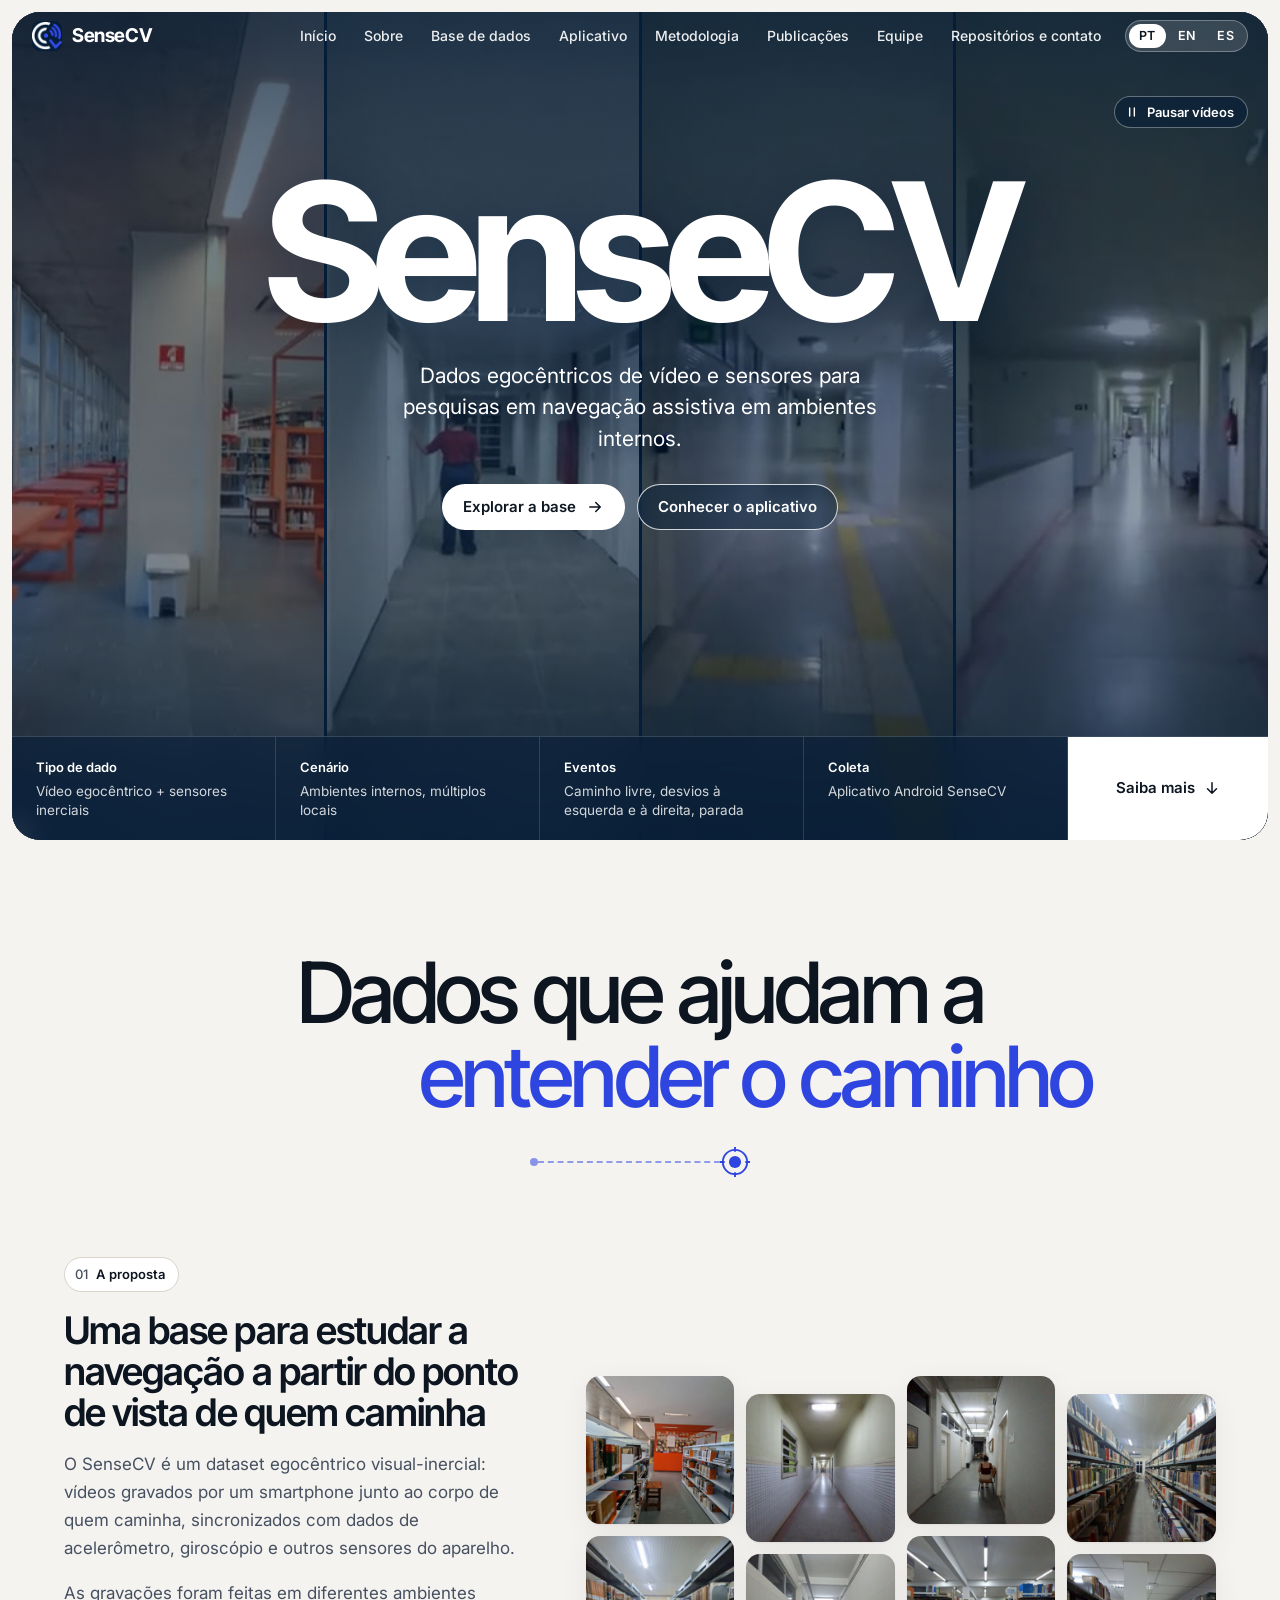
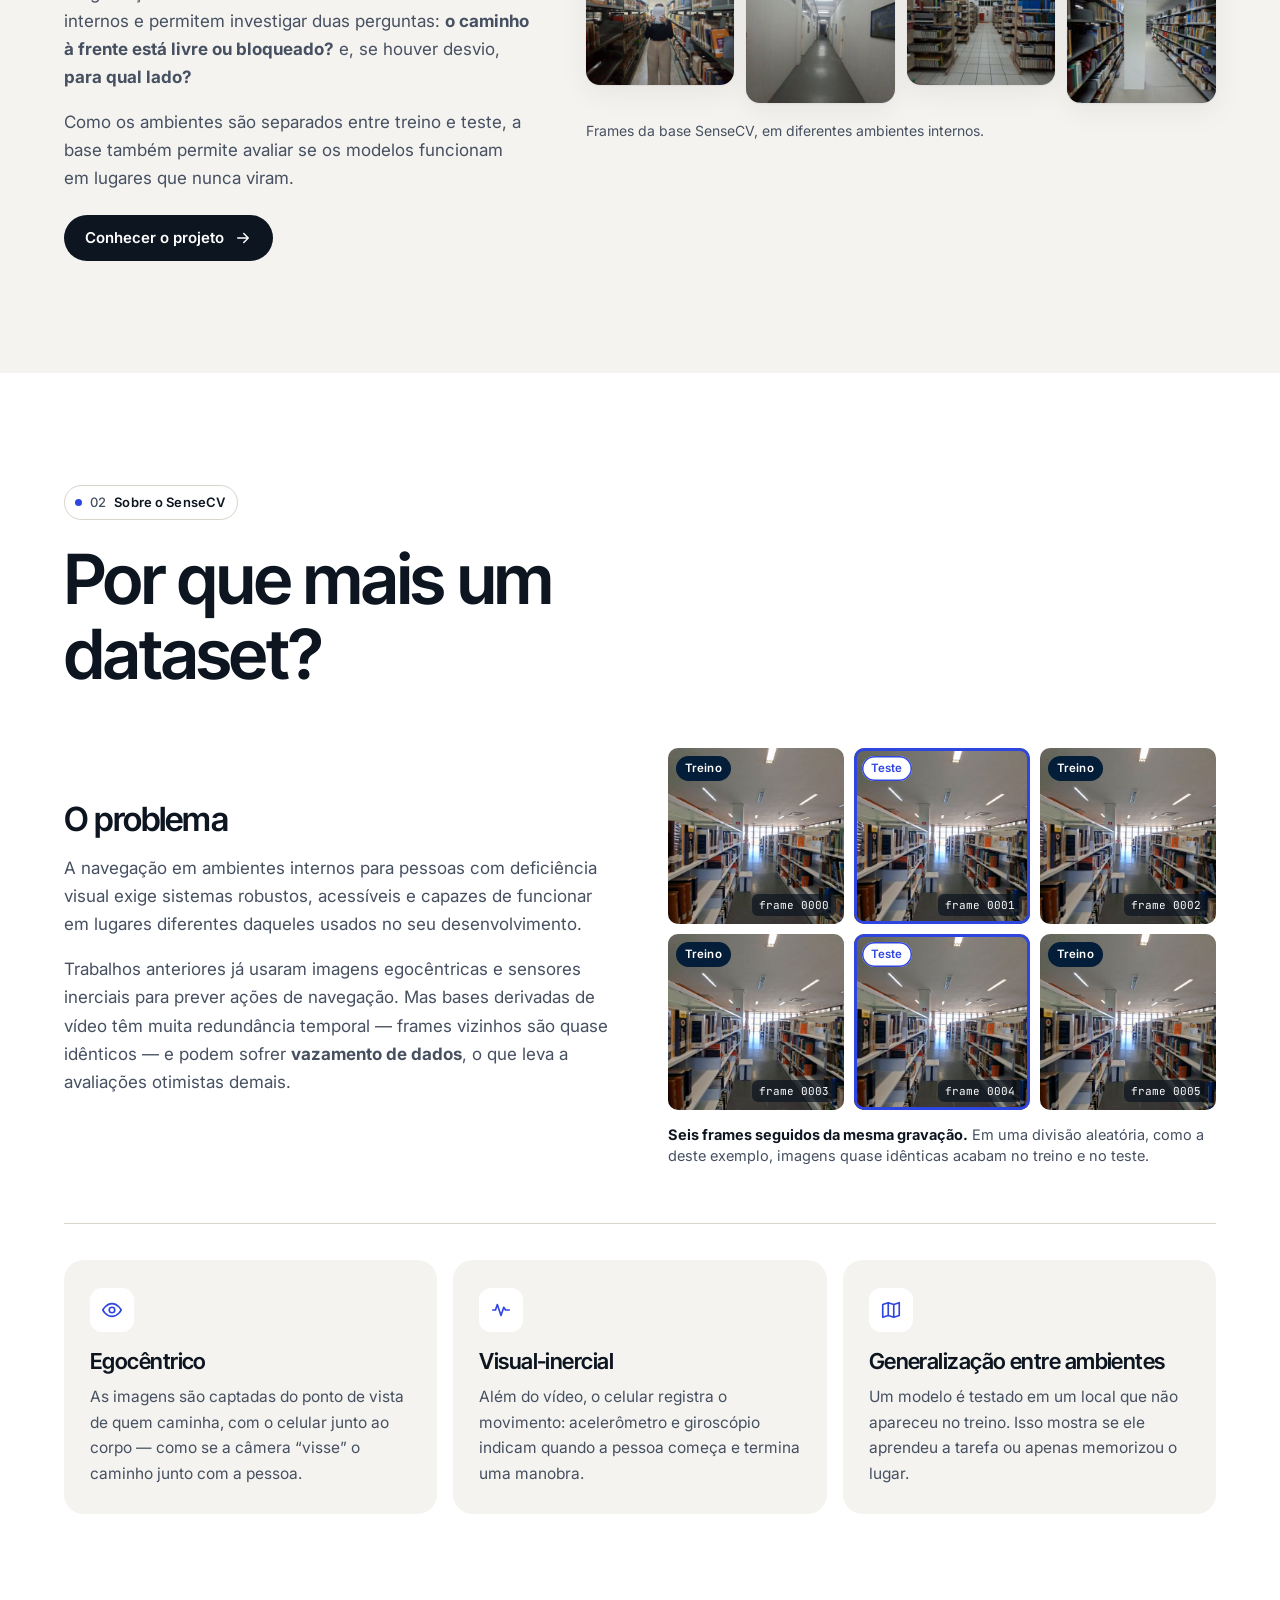
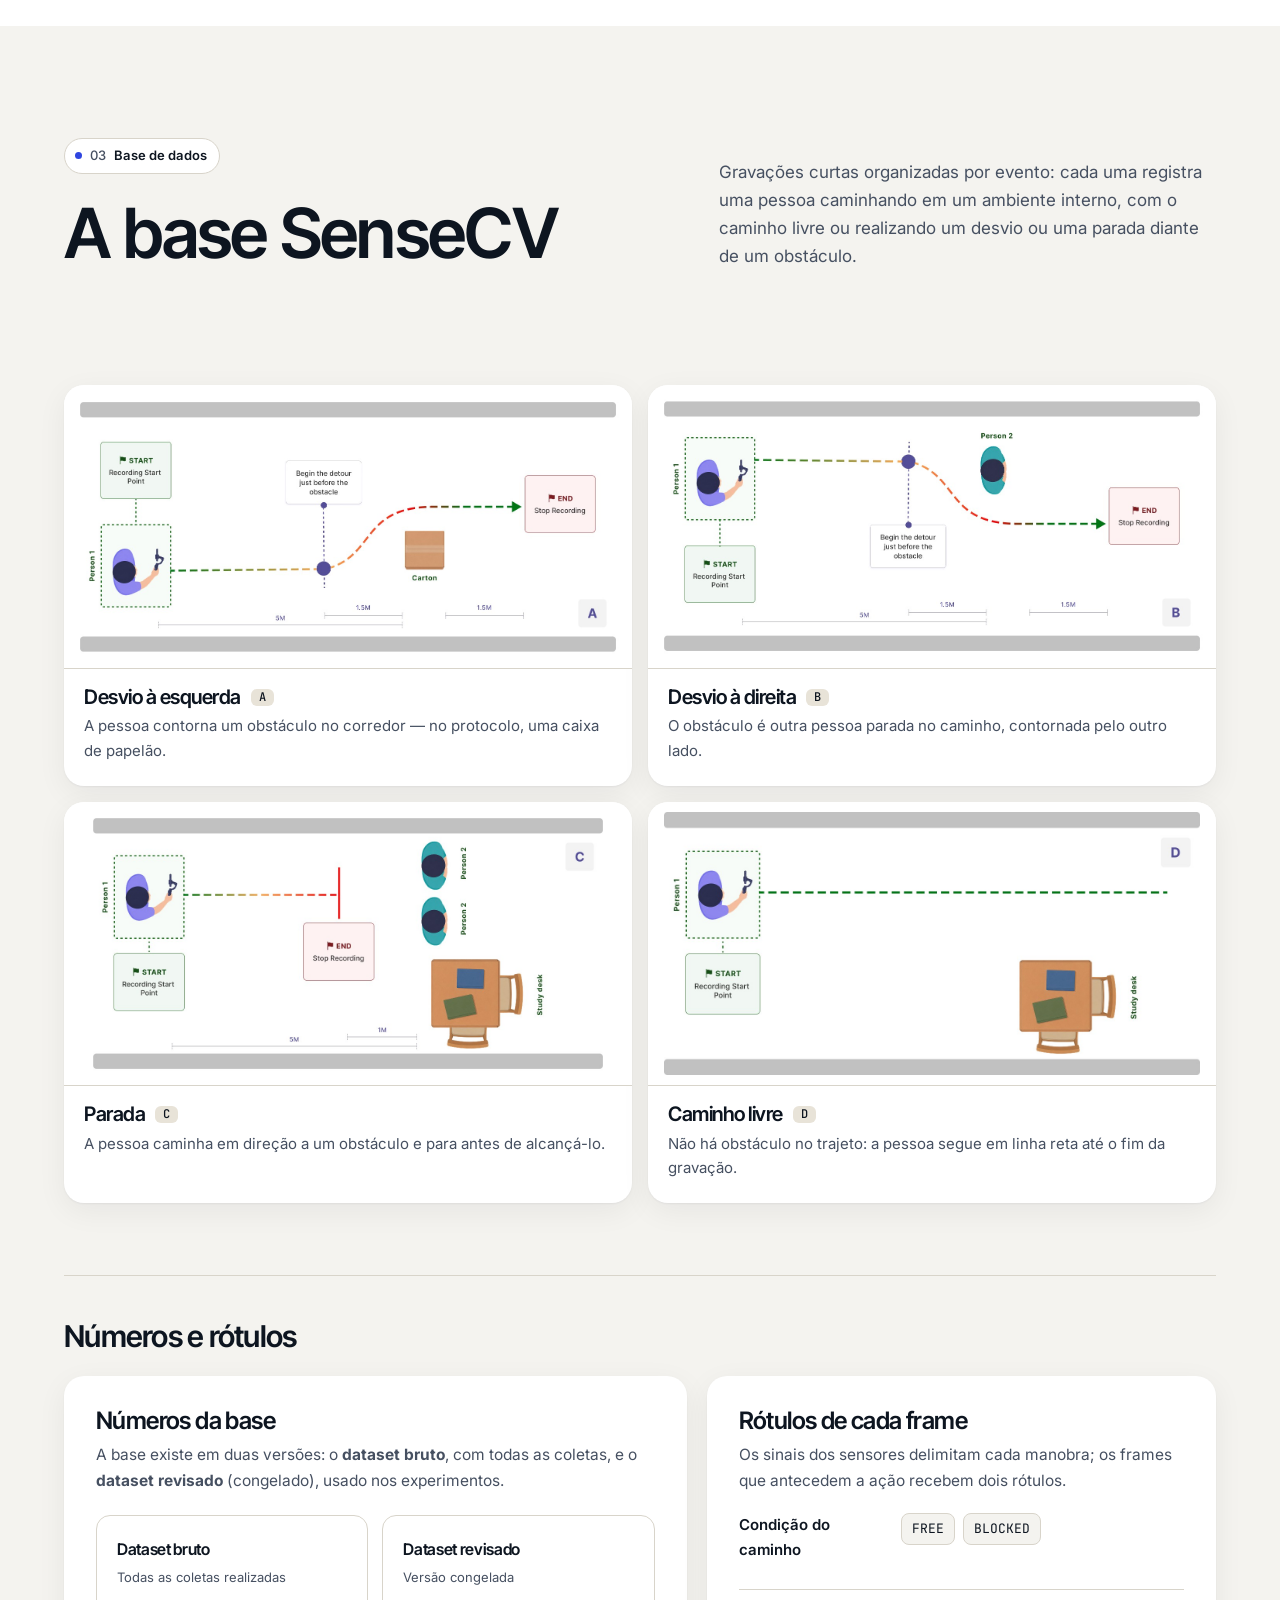
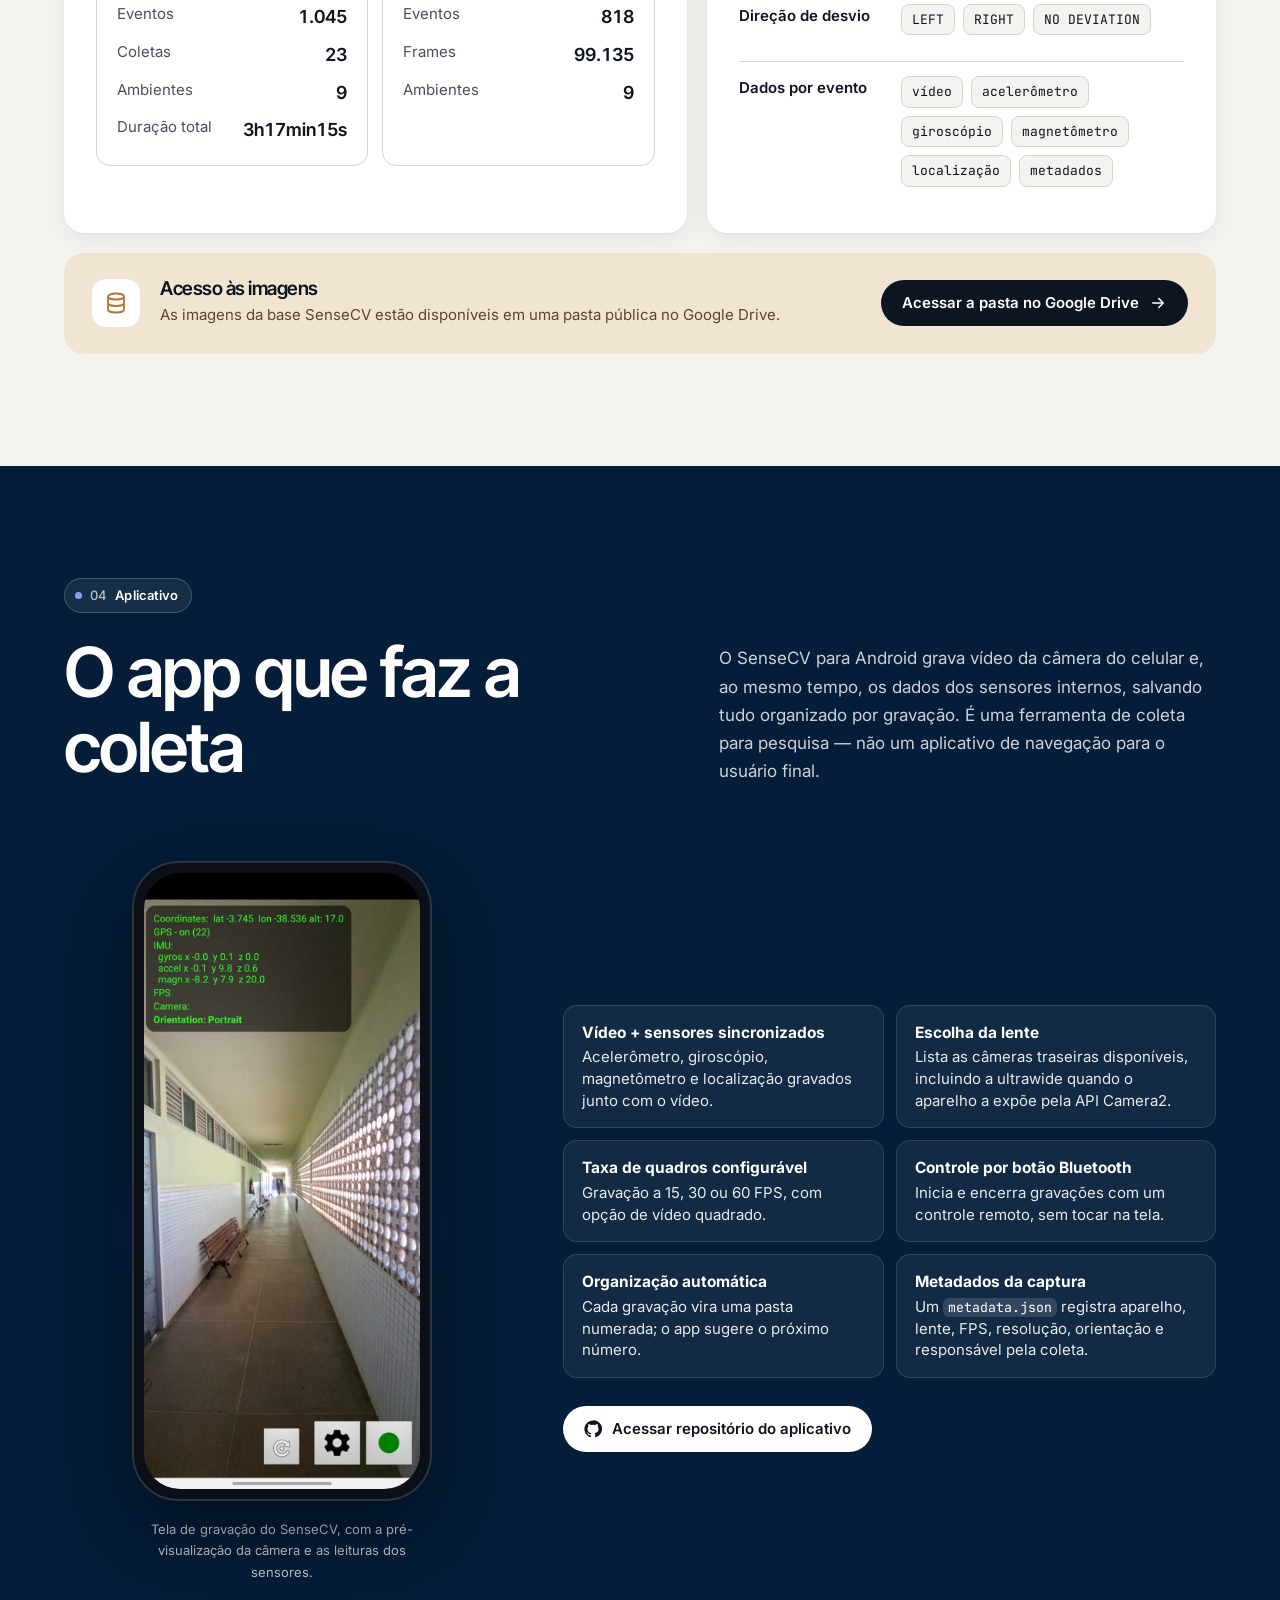
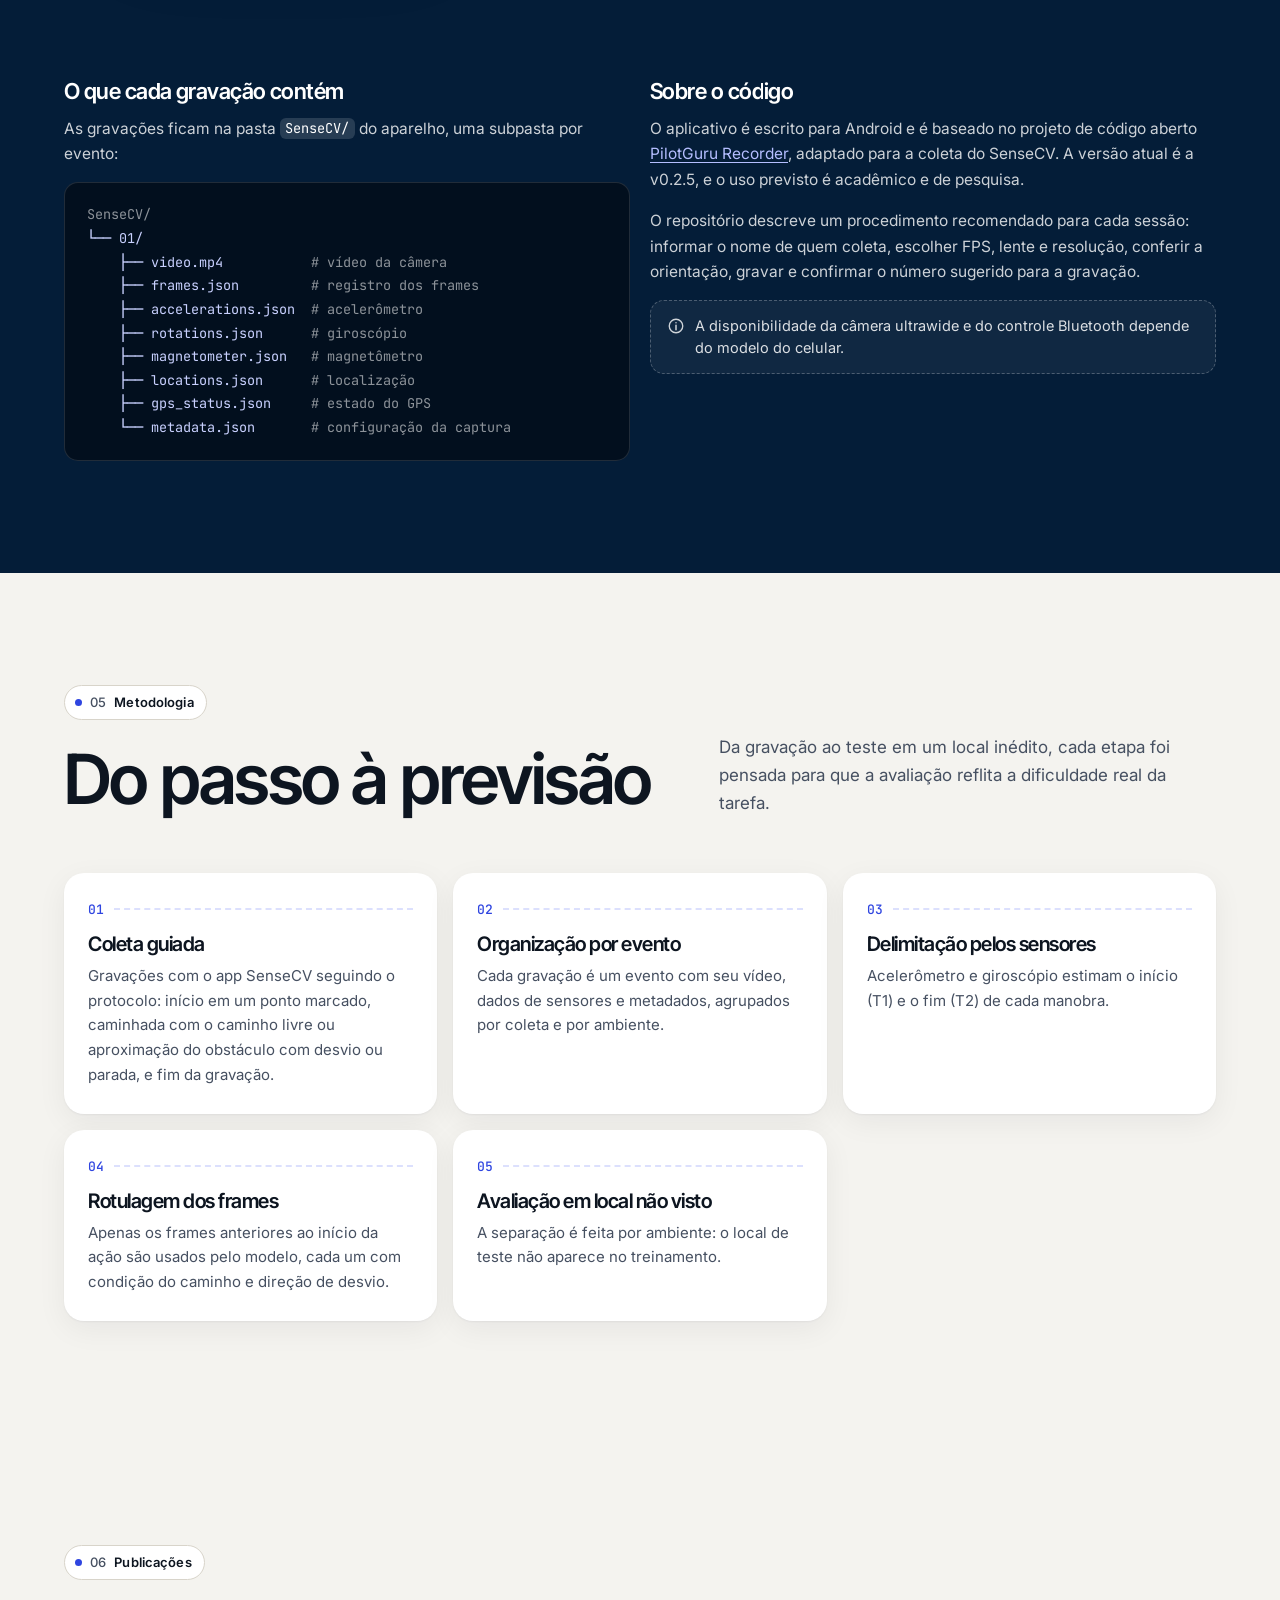
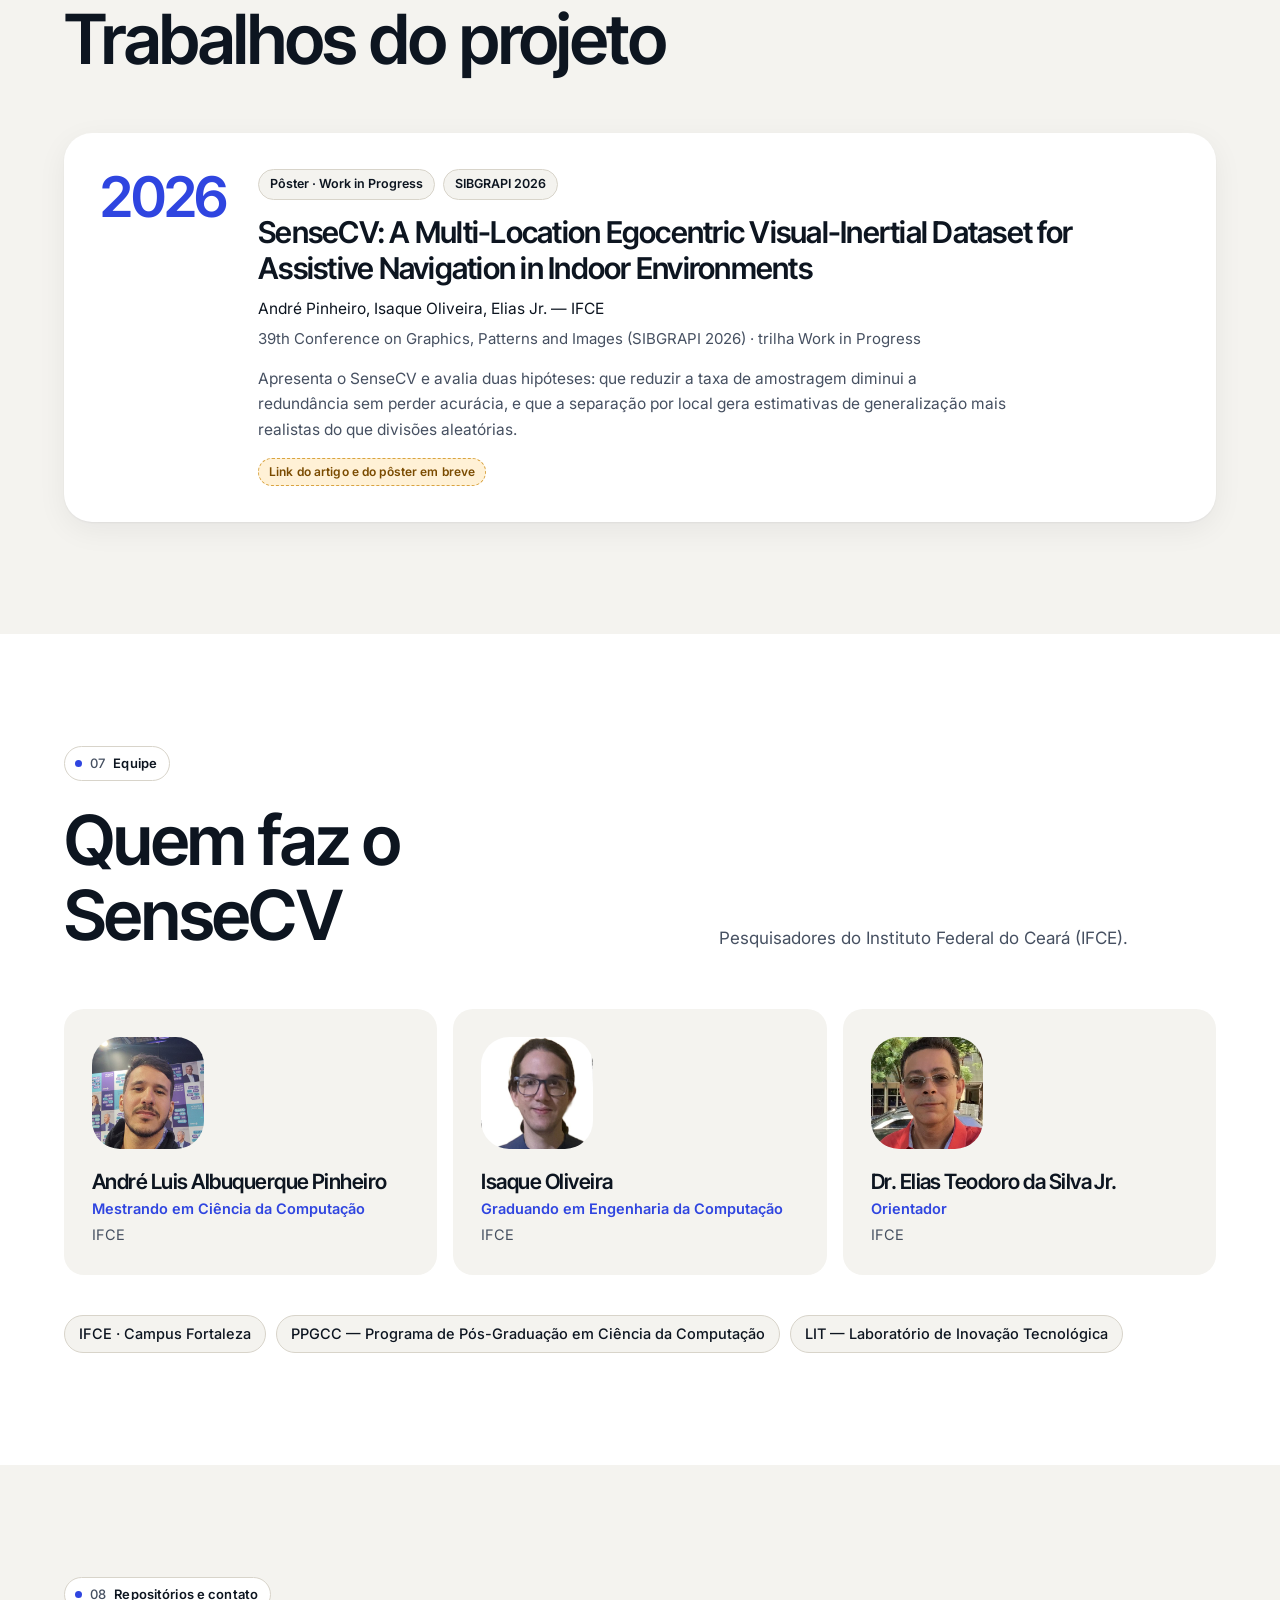
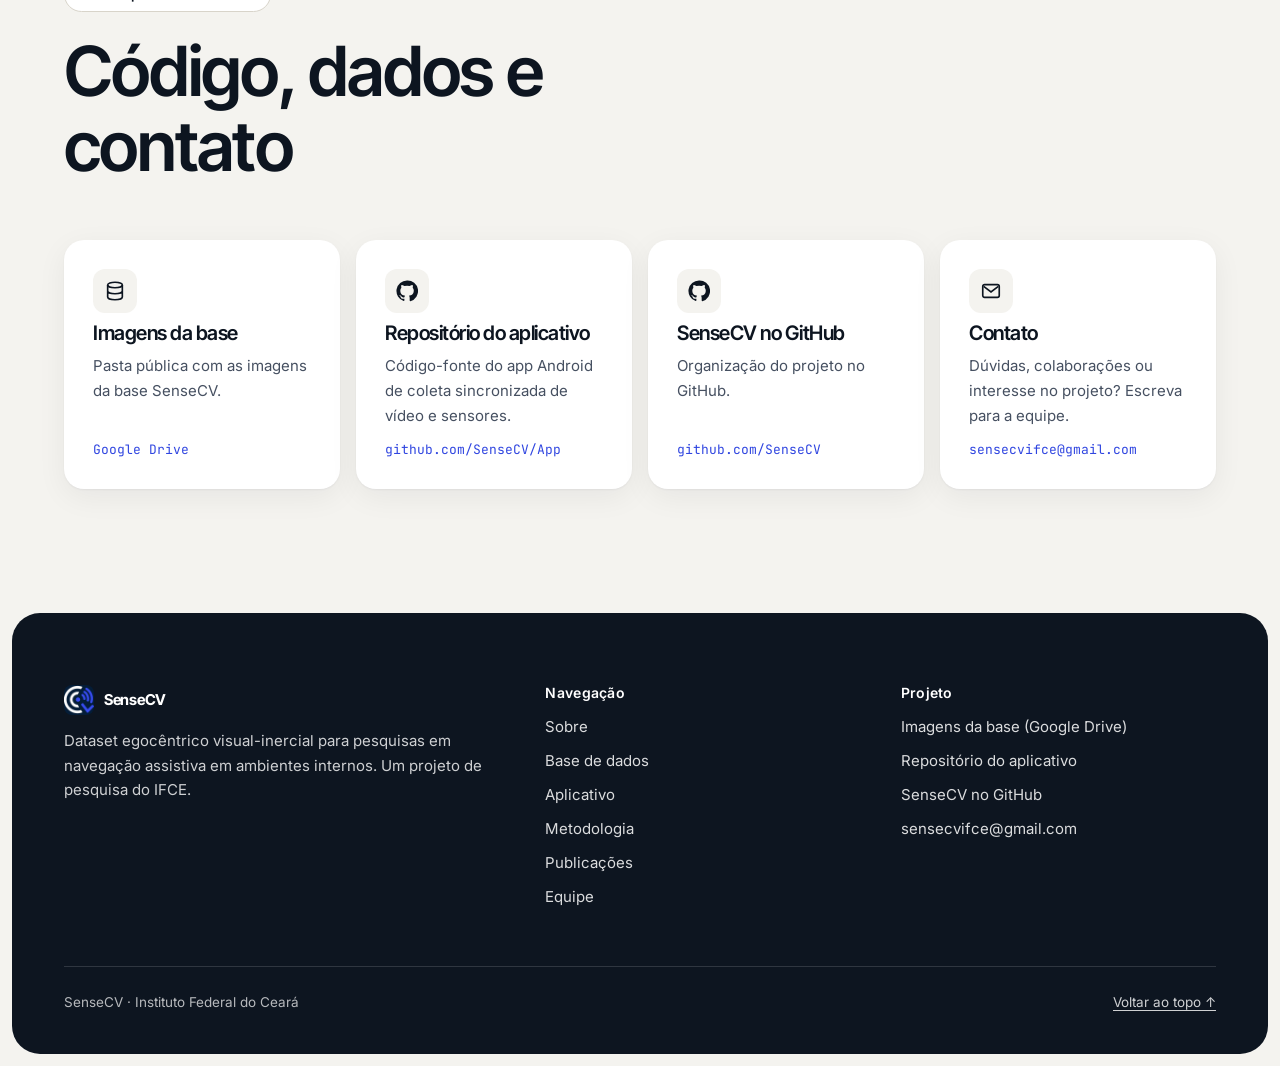
==== commit 0d1ad40e: "Adiciona vídeos, fotos, ilustração de vazamento e seletor de idioma - Abertura com quatro gravações " ====
--- a/index.html
+++ b/index.html
@@ -86,22 +86,33 @@
    ========================================================= */
 .site-header{position:fixed;inset:0 0 auto 0;z-index:50;transition:background .3s ease,box-shadow .3s ease}
 .site-header.scrolled{background:rgba(244,243,239,.92);backdrop-filter:saturate(1.4) blur(12px);-webkit-backdrop-filter:saturate(1.4) blur(12px);box-shadow:0 1px 0 var(--line)}
-.nav{display:flex;align-items:center;justify-content:space-between;height:72px;max-width:1400px;margin:0 auto;padding:0 32px}
+.nav{display:flex;align-items:center;gap:12px;height:72px;max-width:1400px;margin:0 auto;padding:0 32px}
 .brand{display:flex;align-items:center;gap:10px;text-decoration:none;color:#fff;font-family:var(--display);font-weight:700;font-size:19px;letter-spacing:-.02em}
 .brand img{width:30px;height:30px;border-radius:8px}
 .site-header.scrolled .brand{color:var(--ink)}
-.nav-links{display:flex;gap:4px;list-style:none;margin:0;padding:0}
+.nav-links{display:flex;gap:4px;list-style:none;margin:0 0 0 auto;padding:0}
 .nav-links a{display:block;color:rgba(255,255,255,.92);text-decoration:none;font-size:14px;font-weight:500;padding:8px 12px;border-radius:999px;transition:background .2s}
 .nav-links a:hover{background:rgba(255,255,255,.14);color:#fff}
 .site-header.scrolled .nav-links a{color:var(--ink-2)}
 .site-header.scrolled .nav-links a:hover{background:var(--sand);color:var(--ink)}
 .site-header.scrolled .nav-links a[aria-current="true"]{background:var(--ink);color:#fff}
+.lang{display:inline-flex;gap:2px;padding:3px;border-radius:999px;background:rgba(255,255,255,.14);border:1px solid rgba(255,255,255,.3);flex:none}
+.lang button{font:600 12.5px var(--body);letter-spacing:.03em;color:#fff;background:transparent;border:0;border-radius:999px;padding:6px 10px;cursor:pointer;line-height:1}
+.lang button:hover{background:rgba(255,255,255,.2)}
+.lang button[aria-pressed="true"]{background:#fff;color:var(--ink)}
+.site-header.scrolled .lang{background:var(--surface);border-color:var(--line)}
+.site-header.scrolled .lang button{color:var(--ink-2)}
+.site-header.scrolled .lang button:hover{background:var(--sand);color:var(--ink)}
+.site-header.scrolled .lang button[aria-pressed="true"]{background:var(--ink);color:#fff}
+@media (max-width:440px){.lang button{padding:6px 7px;font-size:12px}.menu-btn{padding:9px 11px}.brand{font-size:17px;gap:7px}}
 .menu-btn{display:none;align-items:center;gap:8px;background:rgba(255,255,255,.14);color:#fff;border:1px solid rgba(255,255,255,.35);border-radius:999px;padding:9px 14px;font:600 14px var(--body);cursor:pointer}
 .menu-btn svg{width:18px;height:18px}
 .site-header.scrolled .menu-btn{background:var(--surface);color:var(--ink);border-color:var(--line)}
+@media (max-width:1240px){.nav-links a{padding:8px 9px;font-size:13.5px}}
 @media (max-width:1080px){
-  .menu-btn{display:inline-flex}
-  .nav{padding:0 18px}
+  .menu-btn{display:inline-flex;order:3}
+  .lang{order:2;margin-left:auto}
+  .nav{padding:0 18px;gap:8px}
   .nav-links{position:fixed;top:72px;left:12px;right:12px;flex-direction:column;background:var(--surface);border:1px solid var(--line);border-radius:var(--radius-l);padding:10px;box-shadow:var(--shadow);display:none;max-height:calc(100vh - 90px);overflow:auto}
   .nav-links.open{display:flex}
   .nav-links a,.site-header.scrolled .nav-links a{color:var(--ink);font-size:16px;padding:12px 14px}
@@ -113,16 +124,20 @@
    ========================================================= */
 .hero{padding:12px 12px 0}
 .hero-frame{position:relative;border-radius:var(--radius-xl);overflow:hidden;min-height:min(92vh,880px);background:var(--navy);color:#fff;display:flex;flex-direction:column}
-.hero-art{position:absolute;inset:0;width:100%;height:100%}
-@media (min-width:901px){.hero-art{height:calc(100% - 84px)}}
-.hero-art svg{width:100%;height:100%;display:block}
-.hero-shade{position:absolute;inset:0;background:radial-gradient(ellipse 60% 40% at 50% 38%,rgba(4,29,56,.45),rgba(4,29,56,0) 70%),linear-gradient(180deg,rgba(4,29,56,.55) 0%,rgba(4,29,56,.15) 40%,rgba(4,29,56,.05) 60%,rgba(4,29,56,.6) 100%)}
-@media (max-width:720px){.hero-shade{background:linear-gradient(180deg,rgba(4,29,56,.6),rgba(4,29,56,.45) 60%,rgba(4,29,56,.7))}}
+.hero-reel{position:absolute;inset:0;display:grid;grid-template-columns:repeat(4,1fr);gap:3px;background:var(--navy)}
+.hero-reel .reel{width:100%;height:100%;min-height:0;object-fit:cover;display:block;background:var(--navy-2)}
+.hero-shade{position:absolute;inset:0;background:radial-gradient(ellipse 70% 45% at 50% 42%,rgba(4,29,56,.5),rgba(4,29,56,0) 75%),linear-gradient(180deg,rgba(4,29,56,.78) 0%,rgba(4,29,56,.5) 30%,rgba(4,29,56,.42) 60%,rgba(4,29,56,.8) 100%)}
+.reel-toggle{position:absolute;right:20px;top:84px;z-index:2;display:inline-flex;align-items:center;gap:8px;font:600 13px var(--body);color:#fff;background:rgba(4,29,56,.55);border:1px solid rgba(255,255,255,.35);padding:7px 13px 7px 10px;border-radius:999px;cursor:pointer;backdrop-filter:blur(6px);-webkit-backdrop-filter:blur(6px)}
+.reel-toggle:hover{background:rgba(4,29,56,.8)}
+.reel-toggle svg{width:14px;height:14px}
+.reel-toggle .ic-play{display:none}
+.reel-toggle[aria-pressed="true"] .ic-play{display:block}
+.reel-toggle[aria-pressed="true"] .ic-pause{display:none}
+@media (max-width:900px){.hero-reel{grid-template-columns:1fr 1fr;grid-template-rows:1fr 1fr}.reel-toggle{right:14px;top:80px}}
 .hero-content{position:relative;flex:1;display:flex;flex-direction:column;align-items:center;justify-content:flex-start;text-align:center;padding:clamp(120px,17vh,170px) 24px 40px}
 .hero h1{font-size:clamp(76px,15vw,210px);font-weight:700;letter-spacing:-.055em;line-height:.9;color:#fff;text-shadow:0 2px 40px rgba(4,29,56,.35)}
 .hero .tagline{font-size:clamp(17px,1.7vw,21px);max-width:40ch;margin:22px auto 30px;color:#fff;text-shadow:0 1px 18px rgba(4,29,56,.6);line-height:1.5}
 .hero-ctas{display:flex;gap:12px;flex-wrap:wrap;justify-content:center}
-.hero-credit{position:absolute;right:20px;top:84px;font-size:12px;color:rgba(255,255,255,.85);background:rgba(4,29,56,.45);padding:4px 10px;border-radius:999px;backdrop-filter:blur(6px)}
 .hero-strip{position:relative;display:grid;grid-template-columns:repeat(4,1fr) 200px;background:rgba(4,29,56,.55);backdrop-filter:blur(14px);-webkit-backdrop-filter:blur(14px);border-top:1px solid rgba(255,255,255,.16)}
 .hero-strip dl{margin:0;display:contents}
 .hero-strip .cell{padding:20px 24px;border-right:1px solid rgba(255,255,255,.14)}
@@ -135,7 +150,6 @@
   .hero-strip{grid-template-columns:1fr 1fr}
   .hero-strip .cell{border-bottom:1px solid rgba(255,255,255,.14)}
   .hero-strip .go{grid-column:1/-1;padding:18px}
-  .hero-credit{top:auto;bottom:auto;right:14px;top:80px}
 }
 
 /* =========================================================
@@ -151,22 +165,33 @@
 .intro-grid{display:grid;grid-template-columns:.85fr 1.15fr;gap:56px;align-items:center;margin-top:80px}
 .intro-copy h3{font-size:clamp(28px,3vw,38px);font-weight:600;margin:18px 0 16px}
 .intro-copy p{color:var(--ink-2)}
-.collage{display:grid;grid-template-columns:1fr 1fr;gap:16px;align-items:start}
-.c-card{margin:0;background:var(--surface);border-radius:var(--radius-l);overflow:hidden;box-shadow:var(--shadow);position:relative}
-.c-card img{width:100%;height:auto;background:#fff}
-.c-card .tag{position:absolute;top:12px;left:12px;font-size:12px;font-weight:600;background:rgba(13,21,32,.82);color:#fff;padding:4px 10px;border-radius:999px}
-.collage .c-card:nth-child(even){margin-top:36px}
+.frames{margin:0}
+.frames-grid{display:grid;grid-template-columns:repeat(4,1fr);gap:12px}
+.frames .frame{width:100%;height:auto;aspect-ratio:1;object-fit:cover;border-radius:var(--radius-m);box-shadow:var(--shadow);background:var(--sand)}
+.frames .frame:nth-child(even){transform:translateY(18px)}
+.frames figcaption{margin-top:34px;font-size:14px;color:var(--ink-2)}
 @media (max-width:900px){.intro-grid{grid-template-columns:1fr;gap:40px}}
-@media (max-width:560px){.collage{grid-template-columns:1fr}.collage .c-card:nth-child(even){margin-top:0}.big-statement .l2{padding-left:0}.big-statement{font-size:clamp(34px,10vw,44px)}}
+@media (max-width:560px){.frames-grid{grid-template-columns:1fr 1fr}.frames .frame:nth-child(even){transform:none}.frames figcaption{margin-top:14px}.big-statement .l2{padding-left:0}.big-statement{font-size:clamp(34px,10vw,44px)}}
 
 /* =========================================================
    Sobre
    ========================================================= */
 #sobre{background:var(--surface)}
 .about-grid{display:grid;grid-template-columns:1fr 1fr;gap:20px}
-.about-problem{grid-column:1/-1;display:grid;grid-template-columns:1fr 1fr;gap:56px;padding-bottom:56px;border-bottom:1px solid var(--line);margin-bottom:36px}
+.about-problem{grid-column:1/-1;display:grid;grid-template-columns:1fr 1fr;gap:56px;align-items:center;padding-bottom:56px;border-bottom:1px solid var(--line);margin-bottom:36px}
 .about-problem h3{font-size:clamp(26px,2.6vw,34px);font-weight:600;margin-bottom:16px}
 .about-problem p{color:var(--ink-2)}
+.leak-fig{margin:0}
+.leak-grid{list-style:none;margin:0;padding:0;display:grid;grid-template-columns:repeat(3,1fr);gap:10px}
+.leak-cell{position:relative;border-radius:var(--radius-s);overflow:hidden;background:var(--sand)}
+.leak-cell img{width:100%;height:auto;aspect-ratio:1;object-fit:cover}
+.leak-cell .set{position:absolute;top:8px;left:8px;font-size:11.5px;font-weight:600;padding:3px 9px;border-radius:999px;letter-spacing:.01em}
+.leak-cell.tr .set{background:var(--navy);color:#fff}
+.leak-cell.te .set{background:#fff;color:var(--blue);box-shadow:inset 0 0 0 1.5px var(--blue)}
+.leak-cell.te::after{content:"";position:absolute;inset:0;border:3px solid var(--blue);border-radius:inherit;pointer-events:none}
+.leak-cell .fn{position:absolute;right:8px;bottom:8px;font-family:var(--mono);font-size:11px;color:#fff;background:rgba(13,21,32,.72);padding:2px 7px;border-radius:6px}
+.leak-fig figcaption{margin-top:14px;font-size:14.5px;color:var(--ink-2);line-height:1.5}
+.leak-fig figcaption strong{color:var(--ink)}
 .concepts{display:grid;grid-template-columns:repeat(3,1fr);gap:16px}
 .concept{background:var(--paper);border-radius:var(--radius-l);padding:28px 26px}
 .concept .ic{width:44px;height:44px;border-radius:12px;background:var(--surface);display:grid;place-items:center;margin-bottom:18px;color:var(--blue)}
@@ -178,26 +203,31 @@
 /* =========================================================
    Base de dados
    ========================================================= */
-.events{display:grid;grid-template-columns:1fr 1fr;gap:16px;margin-bottom:20px}
+.subhead{display:grid;grid-template-columns:auto 1fr;gap:8px 28px;align-items:baseline;margin-bottom:24px}
+.subhead h3{font-size:clamp(24px,2.4vw,30px);font-weight:600}
+.subhead p{margin:0;color:var(--ink-2);font-size:15.5px}
+.subhead.divided{margin-top:72px;padding-top:44px;border-top:1px solid var(--line)}
+@media (max-width:720px){.subhead{grid-template-columns:1fr}.subhead.divided{margin-top:52px;padding-top:36px}}
+.events{display:grid;grid-template-columns:1fr 1fr;gap:16px;margin-bottom:0}
 .event{margin:0;background:var(--surface);border-radius:var(--radius-l);overflow:hidden;box-shadow:var(--shadow);display:flex;flex-direction:column}
 .event .img{background:#fff;aspect-ratio:2/1;display:grid;place-items:center;padding:10px;border-bottom:1px solid var(--line)}
 .event .img{overflow:hidden}
 .event .img{position:relative}
 .event .img img{position:absolute;inset:10px;width:calc(100% - 20px);height:calc(100% - 20px);object-fit:contain}
 .event figcaption{padding:18px 20px 22px}
-.event figcaption h3{font-size:20px;font-weight:600;margin-bottom:6px;display:flex;gap:10px;align-items:center}
-.event figcaption h3 span{font-family:var(--mono);font-size:12px;font-weight:500;background:var(--sand);padding:2px 8px;border-radius:6px;letter-spacing:0}
+.event figcaption h4{font-size:20px;font-weight:600;margin-bottom:6px;display:flex;gap:10px;align-items:center}
+.event figcaption h4 span{font-family:var(--mono);font-size:12px;font-weight:500;background:var(--sand);padding:2px 8px;border-radius:6px;letter-spacing:0}
 .event figcaption p{color:var(--ink-2);font-size:15px;margin:0}
 .source{font-size:13px;color:var(--ink-2);margin-top:-36px;margin-bottom:56px}
 @media (max-width:720px){.events{grid-template-columns:1fr}}
 
 .data-grid{display:grid;grid-template-columns:1.1fr .9fr;gap:20px}
 .panel{background:var(--surface);border-radius:var(--radius-l);padding:32px;box-shadow:var(--shadow)}
-.panel h3{font-size:24px;font-weight:600;margin-bottom:8px}
+.panel h3,.panel h4{font-size:24px;font-weight:600;margin-bottom:8px}
 .panel > p{color:var(--ink-2);font-size:15.5px}
 .versions{display:grid;grid-template-columns:1fr 1fr;gap:14px;margin-top:22px}
 .version{border:1px solid var(--line);border-radius:var(--radius-m);padding:20px}
-.version h4{font-size:16px;font-weight:600;margin-bottom:4px}
+.version h5{font-family:var(--display);letter-spacing:-.02em;margin:0;font-size:16px;font-weight:600;margin-bottom:4px}
 .version .sub{font-size:13px;color:var(--ink-2);margin-bottom:14px}
 .version dl{margin:0;display:grid;grid-template-columns:1fr auto;gap:8px 12px;font-size:15px}
 .version dt{color:var(--ink-2)}
@@ -311,6 +341,7 @@
 .avatar{width:84px;height:84px;border-radius:24px;display:grid;place-items:center;font-family:var(--display);font-weight:600;font-size:28px;letter-spacing:-.02em;margin-bottom:22px;color:#fff;background:var(--navy)}
 .person:nth-child(2) .avatar{background:var(--blue)}
 .person:nth-child(3) .avatar{background:var(--ochre)}
+.avatar.photo{width:112px;height:112px;border-radius:28px;object-fit:cover;background:var(--sand)}
 .person h3{font-size:21px;font-weight:600;margin-bottom:4px}
 .person .role{font-weight:600;font-size:14.5px;color:var(--blue);margin-bottom:2px}
 .person .inst{font-size:14.5px;color:var(--ink-2);margin:0}
@@ -397,6 +428,11 @@
       <li><a href="#equipe">Equipe</a></li>
       <li><a href="#links">Repositórios e contato</a></li>
     </ul>
+    <div class="lang" role="group" aria-label="Idioma" data-no-i18n>
+      <button type="button" data-lang="pt" lang="pt-BR" aria-pressed="true" aria-label="Português">PT</button>
+      <button type="button" data-lang="en" lang="en" aria-pressed="false" aria-label="English">EN</button>
+      <button type="button" data-lang="es" lang="es" aria-pressed="false" aria-label="Español">ES</button>
+    </div>
   </nav>
 </header>
 
@@ -407,68 +443,14 @@
      ===================================================== -->
 <div class="hero" id="inicio">
   <div class="hero-frame">
-    <div class="hero-art" aria-hidden="true">
-      <!-- Ilustração: corredor interno visto em primeira pessoa (não é registro da coleta) -->
-      <svg viewBox="0 0 1600 1000" preserveAspectRatio="xMidYMid slice">
-        <defs>
-          <linearGradient id="g-ceil" x1="0" y1="0" x2="0" y2="1"><stop offset="0" stop-color="#03152A"/><stop offset="1" stop-color="#0B2B4F"/></linearGradient>
-          <linearGradient id="g-wallL" x1="0" y1="0" x2="1" y2="0"><stop offset="0" stop-color="#0A2645"/><stop offset="1" stop-color="#1E4470"/></linearGradient>
-          <linearGradient id="g-wallR" x1="1" y1="0" x2="0" y2="0"><stop offset="0" stop-color="#082140"/><stop offset="1" stop-color="#1B3F69"/></linearGradient>
-          <linearGradient id="g-floor" x1="0" y1="1" x2="0" y2="0"><stop offset="0" stop-color="#6E4521"/><stop offset=".45" stop-color="#A8692F"/><stop offset="1" stop-color="#D9A66A"/></linearGradient>
-          <radialGradient id="g-glow" cx=".5" cy=".43" r=".35"><stop offset="0" stop-color="#FFE3B8" stop-opacity=".55"/><stop offset=".35" stop-color="#F4C98C" stop-opacity=".22"/><stop offset="1" stop-color="#F4C98C" stop-opacity="0"/></radialGradient>
-          <linearGradient id="g-box" x1="0" y1="0" x2="0" y2="1"><stop offset="0" stop-color="#C8915A"/><stop offset="1" stop-color="#8C5A2C"/></linearGradient>
-        </defs>
-        <!-- teto, paredes e piso em perspectiva (ponto de fuga 800,430) -->
-        <polygon points="0,0 1600,0 930,360 670,360" fill="url(#g-ceil)"/>
-        <polygon points="0,0 670,360 670,520 0,1000" fill="url(#g-wallL)"/>
-        <polygon points="1600,0 930,360 930,520 1600,1000" fill="url(#g-wallR)"/>
-        <polygon points="0,1000 670,520 930,520 1600,1000" fill="url(#g-floor)"/>
-        <rect x="670" y="360" width="260" height="160" fill="#B98B57"/>
-        <rect x="0" y="0" width="1600" height="1000" fill="url(#g-glow)"/>
-        <!-- luminárias -->
-        <g fill="#FFF3DD" opacity=".85">
-          <polygon points="700,70 900,70 880,110 720,110"/>
-          <polygon points="735,190 865,190 855,215 745,215"/>
-          <polygon points="758,268 842,268 836,284 764,284"/>
-          <polygon points="772,318 828,318 825,328 775,328"/>
-        </g>
-        <!-- portas -->
-        <g fill="#05182E" opacity=".55">
-          <polygon points="170,300 330,345 330,760 170,860"/>
-          <polygon points="470,400 545,420 545,600 470,630"/>
-          <polygon points="1430,300 1270,345 1270,760 1430,860"/>
-          <polygon points="1130,400 1055,420 1055,600 1130,630"/>
-        </g>
-        <!-- linhas do piso -->
-        <g stroke="#5A3618" stroke-opacity=".28" stroke-width="2">
-          <line x1="800" y1="520" x2="800" y2="1000"/>
-          <line x1="735" y1="520" x2="380" y2="1000"/>
-          <line x1="865" y1="520" x2="1220" y2="1000"/>
-          <line x1="100" y1="928" x2="1500" y2="928"/>
-          <line x1="410" y1="800" x2="1190" y2="800"/>
-          <line x1="560" y1="692" x2="1040" y2="692"/>
-          <line x1="640" y1="615" x2="960" y2="615"/>
-        </g>
-        <!-- obstáculo (caixa) -->
-        <g>
-          <polygon points="880,745 1040,745 1040,840 880,840" fill="url(#g-box)"/>
-          <polygon points="880,745 1040,745 1016,718 902,718" fill="#D9A774"/>
-          <rect x="880" y="782" width="160" height="7" fill="#7A4B22" opacity=".5"/>
-        </g>
-        <!-- trajetória de desvio -->
-        <path class="walk" d="M820 1010 C 820 960, 815 925, 805 900 S 720 830, 740 770 S 815 715, 822 690" fill="none" stroke="#FFFFFF" stroke-width="7" stroke-linecap="round"/>
-        <!-- T1 e T2 -->
-        <g>
-          <circle class="pulse" cx="805" cy="900" r="18" fill="#FFFFFF" opacity=".6"/>
-          <circle cx="805" cy="900" r="11" fill="#2F45E0" stroke="#fff" stroke-width="4"/>
-          <text x="832" y="908" font-family="JetBrains Mono, monospace" font-size="22" fill="#fff" font-weight="600">T1</text>
-          <circle cx="741" cy="768" r="9" fill="#2F45E0" stroke="#fff" stroke-width="3.5"/>
-          <text x="680" y="775" font-family="JetBrains Mono, monospace" font-size="20" fill="#fff" font-weight="600">T2</text>
-        </g>
-      </svg>
+    <div class="hero-reel" role="img" aria-label="Quatro gravações da base SenseCV lado a lado, feitas em primeira pessoa: corredor de biblioteca com bancos laranja e um pilar no caminho; corredor branco com uma pessoa parada à frente, contornada durante a caminhada; corredor com piso tátil amarelo; corredor longo com paredes de azulejo.">
+      <video class="reel" muted loop playsinline preload="metadata" poster="assets/gravacao-01.jpg" aria-hidden="true" tabindex="-1"><source src="assets/gravacao-01.mp4" type="video/mp4"></video>
+      <video class="reel" muted loop playsinline preload="metadata" poster="assets/gravacao-02.jpg" aria-hidden="true" tabindex="-1"><source src="assets/gravacao-02.mp4" type="video/mp4"></video>
+      <video class="reel" muted loop playsinline preload="metadata" poster="assets/gravacao-03.jpg" aria-hidden="true" tabindex="-1"><source src="assets/gravacao-03.mp4" type="video/mp4"></video>
+      <video class="reel" muted loop playsinline preload="metadata" poster="assets/gravacao-04.jpg" aria-hidden="true" tabindex="-1"><source src="assets/gravacao-04.mp4" type="video/mp4"></video>
     </div>
     <div class="hero-shade" aria-hidden="true"></div>
-    <span class="hero-credit">Ilustração — não é registro da coleta</span>
+    <button class="reel-toggle" type="button" aria-pressed="false" data-no-i18n><svg aria-hidden="true" viewBox="0 0 24 24"><path class="ic-pause" d="M8 5v14M16 5v14" fill="none" stroke="currentColor" stroke-width="2.4" stroke-linecap="round"/><path class="ic-play" d="M8 5l11 7-11 7z" fill="currentColor"/></svg><span>Pausar vídeos</span></button>
 
     <div class="hero-content">
       <h1>SenseCV</h1>
@@ -508,24 +490,19 @@
         <a class="btn btn-dark" href="#sobre" style="margin-top:6px">Conhecer o projeto <svg aria-hidden="true"><use href="#i-arrow"/></svg></a>
       </div>
 
-      <div class="collage reveal" role="group" aria-label="Diagramas do protocolo de coleta do SenseCV">
-        <figure class="c-card">
-          <span class="tag">Desvio à esquerda</span>
-          <img src="assets/protocolo-a.jpg" alt="Diagrama visto de cima: a pessoa sai do ponto de início da gravação, segue em linha reta por um corredor, começa o desvio pouco antes de uma caixa de papelão, contorna o obstáculo e encerra a gravação adiante." width="1417" height="674" loading="lazy">
-        </figure>
-        <figure class="c-card">
-          <span class="tag">Desvio à direita</span>
-          <img src="assets/protocolo-b.jpg" alt="Diagrama visto de cima: a pessoa segue em linha reta por um corredor, começa o desvio pouco antes de outra pessoa parada no caminho, contorna pelo outro lado e encerra a gravação adiante." width="1417" height="674" loading="lazy">
-        </figure>
-        <figure class="c-card">
-          <span class="tag">Parada</span>
-          <img src="assets/protocolo-c.jpg" alt="Diagrama visto de cima: a pessoa sai do ponto de início, caminha em linha reta por um corredor em direção a uma mesa de estudo com duas pessoas e para antes de alcançá-las, onde a gravação é encerrada." width="1344" height="676" loading="lazy">
-        </figure>
-        <figure class="c-card">
-          <span class="tag">Caminho livre</span>
-          <img src="assets/protocolo-d.jpg" alt="Diagrama visto de cima: a pessoa sai do ponto de início e caminha em linha reta até o fim do corredor, sem obstáculo no trajeto; uma mesa de estudo fica ao lado, fora do caminho." width="1312" height="644" loading="lazy">
-        </figure>
-      </div>
+      <figure class="frames reveal">
+        <div class="frames-grid">
+          <img class="frame" src="assets/frame-01.jpg" alt="Frame da base: corredor entre estantes de uma biblioteca, com um banquinho de madeira no meio do caminho e um balcão laranja ao fundo." width="720" height="720" loading="lazy">
+          <img class="frame" src="assets/frame-02.jpg" alt="Frame da base: corredor estreito e livre, com paredes revestidas de azulejos brancos e luminárias no teto." width="720" height="720" loading="lazy">
+          <img class="frame" src="assets/frame-03.jpg" alt="Frame da base: corredor com uma pessoa sentada em uma cadeira no meio do caminho, vista de costas." width="720" height="720" loading="lazy">
+          <img class="frame" src="assets/frame-04.jpg" alt="Frame da base: corredor livre entre duas estantes altas de livros em uma biblioteca." width="720" height="720" loading="lazy">
+          <img class="frame" src="assets/frame-05.jpg" alt="Frame da base: corredor entre estantes de biblioteca com uma pessoa em pé bloqueando a passagem, segurando uma folha diante do rosto." width="720" height="720" loading="lazy">
+          <img class="frame" src="assets/frame-06.jpg" alt="Frame da base: corredor livre de paredes brancas, com portas e quadros nas laterais." width="720" height="720" loading="lazy">
+          <img class="frame" src="assets/frame-07.jpg" alt="Frame da base: corredor amplo e livre entre estantes de madeira em uma biblioteca, com piso de cerâmica clara." width="720" height="720" loading="lazy">
+          <img class="frame" src="assets/frame-08.jpg" alt="Frame da base: corredor de biblioteca com um pilar branco no caminho, entre estantes de livros." width="720" height="720" loading="lazy">
+        </div>
+        <figcaption>Frames da base SenseCV, em diferentes ambientes internos.</figcaption>
+      </figure>
     </div>
   </div>
 </section>
@@ -545,6 +522,17 @@
         <p>A navegação em ambientes internos para pessoas com deficiência visual exige sistemas robustos, acessíveis e capazes de funcionar em lugares diferentes daqueles usados no seu desenvolvimento.</p>
         <p>Trabalhos anteriores já usaram imagens egocêntricas e sensores inerciais para prever ações de navegação. Mas bases derivadas de vídeo têm muita redundância temporal — frames vizinhos são quase idênticos — e podem sofrer <strong>vazamento de dados</strong>, o que leva a avaliações otimistas demais.</p>
       </div>
+          <figure class="leak-fig reveal">
+        <ol class="leak-grid" aria-label="Seis frames consecutivos de uma mesma gravação em uma biblioteca, praticamente idênticos entre si: um corredor entre estantes com um banquinho branco no caminho. Na divisão aleatória de exemplo, os frames 0, 2, 3 e 5 ficam no treino e os frames 1 e 4 ficam no teste.">
+            <li class="leak-cell tr"><img src="assets/vazamento-01.jpg" alt="" width="480" height="480" loading="lazy"><span class="set">Treino</span><span class="fn">frame 0000</span></li>
+            <li class="leak-cell te"><img src="assets/vazamento-02.jpg" alt="" width="480" height="480" loading="lazy"><span class="set">Teste</span><span class="fn">frame 0001</span></li>
+            <li class="leak-cell tr"><img src="assets/vazamento-03.jpg" alt="" width="480" height="480" loading="lazy"><span class="set">Treino</span><span class="fn">frame 0002</span></li>
+            <li class="leak-cell tr"><img src="assets/vazamento-04.jpg" alt="" width="480" height="480" loading="lazy"><span class="set">Treino</span><span class="fn">frame 0003</span></li>
+            <li class="leak-cell te"><img src="assets/vazamento-05.jpg" alt="" width="480" height="480" loading="lazy"><span class="set">Teste</span><span class="fn">frame 0004</span></li>
+            <li class="leak-cell tr"><img src="assets/vazamento-06.jpg" alt="" width="480" height="480" loading="lazy"><span class="set">Treino</span><span class="fn">frame 0005</span></li>
+        </ol>
+        <figcaption><strong>Seis frames seguidos da mesma gravação.</strong> Em uma divisão aleatória, como a deste exemplo, imagens quase idênticas acabam no treino e no teste.</figcaption>
+      </figure>
     </div>
 
     <h3 class="sr-only">Conceitos-chave</h3>
@@ -578,32 +566,39 @@
       <p>Gravações curtas organizadas por evento: cada uma registra uma pessoa caminhando em um ambiente interno, com o caminho livre ou realizando um desvio ou uma parada diante de um obstáculo.</p>
     </div>
 
+    <div class="subhead reveal">
+      <h3>Tipos de movimento</h3>
+      <p>Os quatro cenários gravados em cada ambiente, segundo o protocolo de coleta.</p>
+    </div>
     <div class="events">
       <figure class="event reveal">
         <div class="img"><img src="assets/protocolo-a.jpg" alt="Diagrama do evento de desvio à esquerda, contornando uma caixa de papelão." width="1417" height="674" loading="lazy"></div>
-        <figcaption><h3>Desvio à esquerda <span>A</span></h3><p>A pessoa contorna um obstáculo no corredor — no protocolo, uma caixa de papelão.</p></figcaption>
+        <figcaption><h4>Desvio à esquerda <span>A</span></h4><p>A pessoa contorna um obstáculo no corredor — no protocolo, uma caixa de papelão.</p></figcaption>
       </figure>
       <figure class="event reveal">
         <div class="img"><img src="assets/protocolo-b.jpg" alt="Diagrama do evento de desvio à direita, contornando outra pessoa." width="1417" height="674" loading="lazy"></div>
-        <figcaption><h3>Desvio à direita <span>B</span></h3><p>O obstáculo é outra pessoa parada no caminho, contornada pelo outro lado.</p></figcaption>
+        <figcaption><h4>Desvio à direita <span>B</span></h4><p>O obstáculo é outra pessoa parada no caminho, contornada pelo outro lado.</p></figcaption>
       </figure>
       <figure class="event reveal">
         <div class="img"><img src="assets/protocolo-c.jpg" alt="Diagrama do evento de parada diante de uma mesa com duas pessoas." width="1344" height="676" loading="lazy"></div>
-        <figcaption><h3>Parada <span>C</span></h3><p>A pessoa caminha em direção a um obstáculo e para antes de alcançá-lo.</p></figcaption>
+        <figcaption><h4>Parada <span>C</span></h4><p>A pessoa caminha em direção a um obstáculo e para antes de alcançá-lo.</p></figcaption>
       </figure>
       <figure class="event reveal">
         <div class="img"><img src="assets/protocolo-d.jpg" alt="Diagrama do evento de caminho livre: a pessoa segue em linha reta até o fim do corredor." width="1312" height="644" loading="lazy"></div>
-        <figcaption><h3>Caminho livre <span>D</span></h3><p>Não há obstáculo no trajeto: a pessoa segue em linha reta até o fim da gravação.</p></figcaption>
+        <figcaption><h4>Caminho livre <span>D</span></h4><p>Não há obstáculo no trajeto: a pessoa segue em linha reta até o fim da gravação.</p></figcaption>
       </figure>
     </div>
 
+    <div class="subhead divided reveal">
+      <h3>Números e rótulos</h3>
+    </div>
     <div class="data-grid">
       <div class="panel reveal">
-        <h3>Números da base</h3>
+        <h4>Números da base</h4>
         <p>A base existe em duas versões: o <strong>dataset bruto</strong>, com todas as coletas, e o <strong>dataset revisado</strong> (congelado), usado nos experimentos.</p>
         <div class="versions">
           <div class="version">
-            <h4>Dataset bruto</h4>
+            <h5>Dataset bruto</h5>
             <p class="sub">Todas as coletas realizadas</p>
             <dl>
               <dt>Eventos</dt><dd>1.045</dd>
@@ -613,7 +608,7 @@
             </dl>
           </div>
           <div class="version">
-            <h4>Dataset revisado</h4>
+            <h5>Dataset revisado</h5>
             <p class="sub">Versão congelada</p>
             <dl>
               <dt>Eventos</dt><dd>818</dd>
@@ -625,7 +620,7 @@
       </div>
 
       <div class="panel reveal">
-        <h3>Rótulos de cada frame</h3>
+        <h4>Rótulos de cada frame</h4>
         <p>Os sinais dos sensores delimitam cada manobra; os frames que antecedem a ação recebem dois rótulos.</p>
         <div class="labels">
           <div class="label-row"><span class="lk">Condição do caminho</span><div class="chips"><span class="chip">FREE</span><span class="chip">BLOCKED</span></div></div>
@@ -725,39 +720,6 @@
       <li class="step reveal"><div class="n">04</div><h3>Rotulagem dos frames</h3><p>Apenas os frames anteriores ao início da ação são usados pelo modelo, cada um com condição do caminho e direção de desvio.</p></li>
       <li class="step reveal"><div class="n">05</div><h3>Avaliação em local não visto</h3><p>A separação é feita por ambiente: o local de teste não aparece no treinamento.</p></li>
     </ol>
-
-    <div class="method-detail">
-      <div class="panel reveal">
-        <h3>Janelas de ação e de decisão</h3>
-        <p>O intervalo da manobra é a <strong>janela de ação</strong>. O modelo aprende com a <strong>janela de decisão</strong>: o segundo que antecede a manobra, quando ainda é possível agir.</p>
-        <figure class="timeline-fig">
-          <svg viewBox="0 0 640 170" role="img" aria-labelledby="tl-t tl-d">
-            <title id="tl-t">Linha do tempo de um evento</title>
-            <desc id="tl-d">A janela de decisão vai de T1 menos um segundo até T1, imediatamente antes da janela de ação, que vai de T1 a T2.</desc>
-            <line x1="20" y1="90" x2="620" y2="90" stroke="#465061" stroke-width="2"/>
-            <path d="M612 84 620 90 612 96" fill="none" stroke="#465061" stroke-width="2"/>
-            <rect x="200" y="66" width="140" height="48" rx="8" fill="#DCE0FD" stroke="#2F45E0" stroke-width="2"/>
-            <text x="270" y="95" text-anchor="middle" font-family="Inter, sans-serif" font-size="14" font-weight="600" fill="#0D1520">Decisão</text>
-            <rect x="340" y="66" width="200" height="48" rx="8" fill="#F1E4D2" stroke="#B07436" stroke-width="2" stroke-dasharray="6 4"/>
-            <text x="440" y="95" text-anchor="middle" font-family="Inter, sans-serif" font-size="14" font-weight="600" fill="#0D1520">Ação (manobra)</text>
-            <g font-family="JetBrains Mono, monospace" font-size="13" fill="#0D1520" text-anchor="middle">
-              <line x1="200" y1="56" x2="200" y2="124" stroke="#2F45E0" stroke-width="2"/><text x="200" y="146">T1 − 1 s</text>
-              <line x1="340" y1="40" x2="340" y2="124" stroke="#0D1520" stroke-width="2.5"/><text x="340" y="32" font-weight="500">T1</text><text x="340" y="146">início</text>
-              <line x1="540" y1="40" x2="540" y2="124" stroke="#0D1520" stroke-width="2.5"/><text x="540" y="32" font-weight="500">T2</text><text x="540" y="146">fim</text>
-            </g>
-          </svg>
-        </figure>
-        <p class="formula">W<sub>ação</sub> = [T1, T2]<br>W<sub>decisão</sub> = [T1 − Δ, T1),  Δ = 1 s</p>
-      </div>
-      <div class="panel leak reveal">
-        <h3>Por que separar por local?</h3>
-        <p>Em vídeo, frames vizinhos são muito parecidos. Se frames de uma mesma gravação ou de um mesmo ambiente aparecem no treino e no teste, o modelo pode “reconhecer” a cena em vez de aprender a tarefa. Isso é <strong>vazamento temporal e espacial</strong>.</p>
-        <div class="compare">
-          <div class="bad"><strong><span class="sym">aleatória</span>Divisão por frames</strong>Frames quase idênticos podem cair em treino e teste. Os números ficam inflados.</div>
-          <div class="good"><strong><span class="sym">por local</span>Divisão por ambiente</strong>O ambiente de teste é inédito. A estimativa de generalização é mais realista.</div>
-        </div>
-      </div>
-    </div>
   </div>
 </section>
 
@@ -796,29 +758,24 @@
       <div><span class="pill eyebrow"><span class="dot"></span><span class="num">07</span> Equipe</span><h2 id="eq-title">Quem faz o SenseCV</h2></div>
       <p>Pesquisadores do Instituto Federal do Ceará (IFCE).</p>
     </div>
-    <!-- EDITAR: para incluir foto, troque <div class="avatar"> por <img class="avatar" src="..." alt="Foto de ...">.
-         Links profissionais (Lattes, Google Acadêmico) entram em .links -->
     <div class="team">
       <article class="person reveal">
-        <div class="avatar" aria-hidden="true">AP</div>
+        <img class="avatar photo" src="assets/equipe-andre.jpg" alt="Foto de André Luis Albuquerque Pinheiro" width="400" height="400" loading="lazy">
         <h3>André Luis Albuquerque Pinheiro</h3>
         <p class="role">Mestrando em Ciência da Computação</p>
         <p class="inst">IFCE</p>
-        <p class="links">Links profissionais serão adicionados.</p>
       </article>
       <article class="person reveal">
-        <div class="avatar" aria-hidden="true">IO</div>
+        <img class="avatar photo" src="assets/equipe-isaque.jpg" alt="Foto de Isaque Oliveira" width="400" height="400" loading="lazy">
         <h3>Isaque Oliveira</h3>
         <p class="role">Graduando em Engenharia da Computação</p>
         <p class="inst">IFCE</p>
-        <p class="links">Links profissionais serão adicionados.</p>
       </article>
       <article class="person reveal">
-        <div class="avatar" aria-hidden="true">EJ</div>
+        <img class="avatar photo" src="assets/equipe-elias.jpg" alt="Foto de Elias Teodoro da Silva Jr." width="400" height="400" loading="lazy">
         <h3>Dr. Elias Teodoro da Silva Jr.</h3>
         <p class="role">Orientador</p>
         <p class="inst">IFCE</p>
-        <p class="links">Links profissionais serão adicionados.</p>
       </article>
     </div>
     <div class="inst-row reveal"><span class="i">IFCE · Campus Fortaleza</span><span class="i">PPGCC — Programa de Pós-Graduação em Ciência da Computação</span><span class="i">LIT — Laboratório de Inovação Tecnológica</span></div>
@@ -896,6 +853,57 @@
   </div>
 </footer>
 
+<script type="application/json" id="i18n-data">{"en":{"units":{"Pular para o conteúdo":"Skip to content","Início":"Home","Sobre":"About","Base de dados":"Dataset","Aplicativo":"App","Metodologia":"Methodology","Publicações":"Publications","Equipe":"Team","Repositórios e contato":"Repositories & contact","Dados egocêntricos de vídeo e sensores para pesquisas em navegação assistiva em ambientes internos.":"Egocentric video and sensor data for research on assistive navigation in indoor environments.","Explorar a base <svg aria-hidden=\"true\"><use href=\"#i-arrow\"><\/use><\/svg>":"Explore the dataset <svg aria-hidden=\"true\"><use href=\"#i-arrow\"><\/use><\/svg>","Conhecer o aplicativo":"Meet the app","Tipo de dado":"Data type","Vídeo egocêntrico + sensores inerciais":"Egocentric video + inertial sensors","Cenário":"Setting","Ambientes internos, múltiplos locais":"Indoor environments, multiple locations","Eventos":"Events","Caminho livre, desvios à esquerda e à direita, parada":"Free path, left and right detours, stop","Coleta":"Collection","Aplicativo Android SenseCV":"SenseCV Android app","Saiba mais <svg aria-hidden=\"true\"><use href=\"#i-down\"><\/use><\/svg>":"Learn more <svg aria-hidden=\"true\"><use href=\"#i-down\"><\/use><\/svg>","Dados que ajudam&nbsp;a":"Data that helps","entender o caminho":"understand the path","<span class=\"num\">01<\/span> A proposta":"<span class=\"num\">01<\/span> The proposal","Uma base para estudar a navegação a partir do ponto de vista de quem caminha":"A dataset for studying navigation from the walker's point of view","O SenseCV é um dataset egocêntrico visual-inercial: vídeos gravados por um smartphone junto ao corpo de quem caminha, sincronizados com dados de acelerômetro, giroscópio e outros sensores do aparelho.":"SenseCV is an egocentric visual-inertial dataset: videos recorded by a smartphone held close to the walker's body, synchronized with data from the accelerometer, gyroscope and other sensors on the device.","As gravações foram feitas em diferentes ambientes internos e permitem investigar duas perguntas: <strong>o caminho à frente está livre ou bloqueado?<\/strong> e, se houver desvio, <strong>para qual lado?<\/strong>":"The recordings were made in different indoor environments and make it possible to investigate two questions: <strong>is the path ahead free or blocked?<\/strong> and, if a detour is needed, <strong>to which side?<\/strong>","Como os ambientes são separados entre treino e teste, a base também permite avaliar se os modelos funcionam em lugares que nunca viram.":"Because environments are kept separate between training and testing, the dataset also makes it possible to assess whether models work in places they have never seen.","Conhecer o projeto <svg aria-hidden=\"true\"><use href=\"#i-arrow\"><\/use><\/svg>":"About the project <svg aria-hidden=\"true\"><use href=\"#i-arrow\"><\/use><\/svg>","Frames da base SenseCV, em diferentes ambientes internos.":"Frames from the SenseCV dataset, in different indoor environments.","<span class=\"dot\"><\/span><span class=\"num\">02<\/span> Sobre o SenseCV":"<span class=\"dot\"><\/span><span class=\"num\">02<\/span> About SenseCV","Por que mais um dataset?":"Why another dataset?","O problema":"The problem","A navegação em ambientes internos para pessoas com deficiência visual exige sistemas robustos, acessíveis e capazes de funcionar em lugares diferentes daqueles usados no seu desenvolvimento.":"Indoor navigation for people with visual impairments requires systems that are robust, accessible and able to work in places different from those used during their development.","Trabalhos anteriores já usaram imagens egocêntricas e sensores inerciais para prever ações de navegação. Mas bases derivadas de vídeo têm muita redundância temporal — frames vizinhos são quase idênticos — e podem sofrer <strong>vazamento de dados<\/strong>, o que leva a avaliações otimistas demais.":"Previous work has already used egocentric images and inertial sensors to predict navigation actions. But video-derived datasets carry a lot of temporal redundancy — neighboring frames are nearly identical — and can suffer from <strong>data leakage<\/strong>, which leads to overly optimistic evaluations.","Treino":"Train","Teste":"Test","<strong>Seis frames seguidos da mesma gravação.<\/strong> Em uma divisão aleatória, como a deste exemplo, imagens quase idênticas acabam no treino e no teste.":"<strong>Six consecutive frames from the same recording.<\/strong> In a random split, like the one in this example, nearly identical images end up in both the training and test sets.","Conceitos-chave":"Key concepts","Egocêntrico":"Egocentric","As imagens são captadas do ponto de vista de quem caminha, com o celular junto ao corpo — como se a câmera “visse” o caminho junto com a pessoa.":"Images are captured from the walker's point of view, with the phone held close to the body — as if the camera “saw” the path together with the person.","Visual-inercial":"Visual-inertial","Além do vídeo, o celular registra o movimento: acelerômetro e giroscópio indicam quando a pessoa começa e termina uma manobra.":"Besides video, the phone records motion: the accelerometer and gyroscope indicate when the person starts and finishes a maneuver.","Generalização entre ambientes":"Generalization across environments","Um modelo é testado em um local que não apareceu no treino. Isso mostra se ele aprendeu a tarefa ou apenas memorizou o lugar.":"A model is tested in a location that did not appear in training. This shows whether it learned the task or just memorized the place.","<span class=\"dot\"><\/span><span class=\"num\">03<\/span> Base de dados":"<span class=\"dot\"><\/span><span class=\"num\">03<\/span> Dataset","A base SenseCV":"The SenseCV dataset","Gravações curtas organizadas por evento: cada uma registra uma pessoa caminhando em um ambiente interno, com o caminho livre ou realizando um desvio ou uma parada diante de um obstáculo.":"Short recordings organized by event: each one captures a person walking in an indoor environment, either along a free path or making a detour or a stop in front of an obstacle.","Tipos de movimento":"Types of movement","Os quatro cenários gravados em cada ambiente, segundo o protocolo de coleta.":"The four scenarios recorded in each environment, following the collection protocol.","Desvio à esquerda <span>A<\/span>":"Left detour <span>A<\/span>","A pessoa contorna um obstáculo no corredor — no protocolo, uma caixa de papelão.":"The person goes around an obstacle in the corridor — in the protocol, a cardboard box.","Desvio à direita <span>B<\/span>":"Right detour <span>B<\/span>","O obstáculo é outra pessoa parada no caminho, contornada pelo outro lado.":"The obstacle is another person standing in the way, passed on the other side.","Parada <span>C<\/span>":"Stop <span>C<\/span>","A pessoa caminha em direção a um obstáculo e para antes de alcançá-lo.":"The person walks toward an obstacle and stops before reaching it.","Caminho livre <span>D<\/span>":"Free path <span>D<\/span>","Não há obstáculo no trajeto: a pessoa segue em linha reta até o fim da gravação.":"There is no obstacle along the way: the person walks straight ahead until the end of the recording.","Números e rótulos":"Numbers and labels","Números da base":"The dataset in numbers","A base existe em duas versões: o <strong>dataset bruto<\/strong>, com todas as coletas, e o <strong>dataset revisado<\/strong> (congelado), usado nos experimentos.":"The dataset exists in two versions: the <strong>raw dataset<\/strong>, with all collections, and the <strong>revised dataset<\/strong> (frozen), used in the experiments.","Dataset bruto":"Raw dataset","Todas as coletas realizadas":"All collections carried out","1.045":"1,045","Coletas":"Collections","Ambientes":"Environments","Duração total":"Total duration","Dataset revisado":"Revised dataset","Versão congelada":"Frozen version","99.135":"99,135","Rótulos de cada frame":"Labels for each frame","Os sinais dos sensores delimitam cada manobra; os frames que antecedem a ação recebem dois rótulos.":"Sensor signals mark the boundaries of each maneuver; the frames preceding the action receive two labels.","Condição do caminho":"Path condition","Direção de desvio":"Detour direction","Dados por evento":"Data per event","vídeo":"video","acelerômetro":"accelerometer","giroscópio":"gyroscope","magnetômetro":"magnetometer","localização":"location","metadados":"metadata","Acesso às imagens":"Access to the images","As imagens da base SenseCV estão disponíveis em uma pasta pública no Google Drive.":"The SenseCV dataset images are available in a public Google Drive folder.","Acessar a pasta no Google Drive <svg aria-hidden=\"true\"><use href=\"#i-arrow\"><\/use><\/svg>":"Open the Google Drive folder <svg aria-hidden=\"true\"><use href=\"#i-arrow\"><\/use><\/svg>","<span class=\"dot\"><\/span><span class=\"num\">04<\/span> Aplicativo":"<span class=\"dot\"><\/span><span class=\"num\">04<\/span> App","O app que faz a coleta":"The app behind the collection","O SenseCV para Android grava vídeo da câmera do celular e, ao mesmo tempo, os dados dos sensores internos, salvando tudo organizado por gravação. É uma ferramenta de coleta para pesquisa — não um aplicativo de navegação para o usuário final.":"SenseCV for Android records video from the phone's camera and, at the same time, data from the built-in sensors, saving everything organized by recording. It is a data collection tool for research — not a navigation app for end users.","Tela de gravação do SenseCV, com a pré-visualização da câmera e as leituras dos sensores.":"SenseCV recording screen, with the camera preview and sensor readings.","<strong>Vídeo + sensores sincronizados<\/strong>Acelerômetro, giroscópio, magnetômetro e localização gravados junto com o vídeo.":"<strong>Synchronized video + sensors<\/strong>Accelerometer, gyroscope, magnetometer and location recorded together with the video.","<strong>Escolha da lente<\/strong>Lista as câmeras traseiras disponíveis, incluindo a ultrawide quando o aparelho a expõe pela API Camera2.":"<strong>Lens selection<\/strong>Lists the available rear cameras, including the ultrawide when the device exposes it through the Camera2 API.","<strong>Taxa de quadros configurável<\/strong>Gravação a 15, 30 ou 60 FPS, com opção de vídeo quadrado.":"<strong>Configurable frame rate<\/strong>Recording at 15, 30 or 60 FPS, with a square video option.","<strong>Controle por botão Bluetooth<\/strong>Inicia e encerra gravações com um controle remoto, sem tocar na tela.":"<strong>Bluetooth button control<\/strong>Starts and stops recordings with a remote control, without touching the screen.","<strong>Organização automática<\/strong>Cada gravação vira uma pasta numerada; o app sugere o próximo número.":"<strong>Automatic organization<\/strong>Each recording becomes a numbered folder; the app suggests the next number.","<strong>Metadados da captura<\/strong>Um <code>metadata.json<\/code> registra aparelho, lente, FPS, resolução, orientação e responsável pela coleta.":"<strong>Capture metadata<\/strong>A <code>metadata.json<\/code> file records the device, lens, FPS, resolution, orientation and the person responsible for the collection.","<svg aria-hidden=\"true\"><use href=\"#i-github\"><\/use><\/svg>Acessar repositório do aplicativo":"<svg aria-hidden=\"true\"><use href=\"#i-github\"><\/use><\/svg>Open the app repository","O que cada gravação contém":"What each recording contains","As gravações ficam na pasta <code>SenseCV/<\/code> do aparelho, uma subpasta por evento:":"Recordings are stored in the device's <code>SenseCV/<\/code> folder, one subfolder per event:","# vídeo da câmera":"# camera video","# registro dos frames":"# frame log","# acelerômetro":"# accelerometer","# giroscópio":"# gyroscope","# magnetômetro":"# magnetometer","# localização":"# location","# estado do GPS":"# GPS status","# configuração da captura":"# capture settings","Sobre o código":"About the code","O aplicativo é escrito para Android e é baseado no projeto de código aberto <a href=\"https://github.com/waiwnf/pilotguru\">PilotGuru Recorder<\/a>, adaptado para a coleta do SenseCV. A versão atual é a v0.2.5, e o uso previsto é acadêmico e de pesquisa.":"The app is written for Android and is based on the open-source project <a href=\"https://github.com/waiwnf/pilotguru\">PilotGuru Recorder<\/a>, adapted for SenseCV data collection. The current version is v0.2.5, and its intended use is academic and research work.","O repositório descreve um procedimento recomendado para cada sessão: informar o nome de quem coleta, escolher FPS, lente e resolução, conferir a orientação, gravar e confirmar o número sugerido para a gravação.":"The repository describes a recommended procedure for each session: enter the collector's name, choose FPS, lens and resolution, check the orientation, record, and confirm the suggested number for the recording.","A disponibilidade da câmera ultrawide e do controle Bluetooth depende do modelo do celular.":"Availability of the ultrawide camera and Bluetooth control depends on the phone model.","<span class=\"dot\"><\/span><span class=\"num\">05<\/span> Metodologia":"<span class=\"dot\"><\/span><span class=\"num\">05<\/span> Methodology","Do passo à previsão":"From step to prediction","Da gravação ao teste em um local inédito, cada etapa foi pensada para que a avaliação reflita a dificuldade real da tarefa.":"From recording to testing in an unseen location, each stage was designed so that the evaluation reflects the real difficulty of the task.","Coleta guiada":"Guided collection","Gravações com o app SenseCV seguindo o protocolo: início em um ponto marcado, caminhada com o caminho livre ou aproximação do obstáculo com desvio ou parada, e fim da gravação.":"Recordings made with the SenseCV app following the protocol: start at a marked point, walk along a free path or approach the obstacle with a detour or a stop, and end the recording.","Organização por evento":"Organization by event","Cada gravação é um evento com seu vídeo, dados de sensores e metadados, agrupados por coleta e por ambiente.":"Each recording is an event with its video, sensor data and metadata, grouped by collection and by environment.","Delimitação pelos sensores":"Sensor-based segmentation","Acelerômetro e giroscópio estimam o início (T1) e o fim (T2) de cada manobra.":"The accelerometer and gyroscope estimate the start (T1) and the end (T2) of each maneuver.","Rotulagem dos frames":"Frame labeling","Apenas os frames anteriores ao início da ação são usados pelo modelo, cada um com condição do caminho e direção de desvio.":"Only the frames before the start of the action are used by the model, each with a path condition and a detour direction.","Avaliação em local não visto":"Evaluation in an unseen location","A separação é feita por ambiente: o local de teste não aparece no treinamento.":"The split is done by environment: the test location does not appear in training.","<span class=\"dot\"><\/span><span class=\"num\">06<\/span> Publicações":"<span class=\"dot\"><\/span><span class=\"num\">06<\/span> Publications","Trabalhos do projeto":"Project publications","Pôster · Work in Progress":"Poster · Work in Progress","39th Conference on Graphics, Patterns and Images (SIBGRAPI 2026) · trilha Work in Progress":"39th Conference on Graphics, Patterns and Images (SIBGRAPI 2026) · Work in Progress track","Apresenta o SenseCV e avalia duas hipóteses: que reduzir a taxa de amostragem diminui a redundância sem perder acurácia, e que a separação por local gera estimativas de generalização mais realistas do que divisões aleatórias.":"Introduces SenseCV and evaluates two hypotheses: that reducing the sampling rate lowers redundancy without losing accuracy, and that splitting by location yields more realistic generalization estimates than random splits.","Link do artigo e do pôster em breve":"Paper and poster links coming soon","<span class=\"dot\"><\/span><span class=\"num\">07<\/span> Equipe":"<span class=\"dot\"><\/span><span class=\"num\">07<\/span> Team","Quem faz o SenseCV":"The people behind SenseCV","Pesquisadores do Instituto Federal do Ceará (IFCE).":"Researchers at the Federal Institute of Ceará (IFCE).","Mestrando em Ciência da Computação":"Master's student in Computer Science","Graduando em Engenharia da Computação":"Undergraduate student in Computer Engineering","Orientador":"Advisor","IFCE · Campus Fortaleza":"IFCE · Fortaleza Campus","PPGCC — Programa de Pós-Graduação em Ciência da Computação":"PPGCC — Graduate Program in Computer Science","LIT — Laboratório de Inovação Tecnológica":"LIT — Technological Innovation Laboratory","<span class=\"dot\"><\/span><span class=\"num\">08<\/span> Repositórios e contato":"<span class=\"dot\"><\/span><span class=\"num\">08<\/span> Repositories & contact","Código, dados e contato":"Code, data and contact","Imagens da base":"Dataset images","Pasta pública com as imagens da base SenseCV.":"Public folder with the SenseCV dataset images.","Repositório do aplicativo":"App repository","Código-fonte do app Android de coleta sincronizada de vídeo e sensores.":"Source code of the Android app for synchronized video and sensor collection.","SenseCV no GitHub":"SenseCV on GitHub","Organização do projeto no GitHub.":"The project's organization on GitHub.","Contato":"Contact","Dúvidas, colaborações ou interesse no projeto? Escreva para a equipe.":"Questions, collaborations or interest in the project? Write to the team.","Dataset egocêntrico visual-inercial para pesquisas em navegação assistiva em ambientes internos. Um projeto de pesquisa do IFCE.":"Egocentric visual-inertial dataset for research on assistive navigation in indoor environments. A research project from IFCE.","Navegação":"Navigation","Projeto":"Project","Imagens da base (Google Drive)":"Dataset images (Google Drive)","SenseCV · Instituto Federal do Ceará":"SenseCV · Federal Institute of Ceará","Voltar ao topo ↑":"Back to top ↑"},"attrs":{"Navegação principal":"Main navigation","Quatro gravações da base SenseCV lado a lado, feitas em primeira pessoa: corredor de biblioteca com bancos laranja e um pilar no caminho; corredor branco com uma pessoa parada à frente, contornada durante a caminhada; corredor com piso tátil amarelo; corredor longo com paredes de azulejo.":"Four recordings from the SenseCV dataset side by side, shot in first person: a library corridor with orange benches and a pillar in the way; a white corridor with a person standing ahead, passed during the walk; a corridor with yellow tactile paving; a long corridor with tiled walls.","Frame da base: corredor entre estantes de uma biblioteca, com um banquinho de madeira no meio do caminho e um balcão laranja ao fundo.":"Dataset frame: corridor between library shelves, with a small wooden stool in the middle of the way and an orange counter in the background.","Frame da base: corredor estreito e livre, com paredes revestidas de azulejos brancos e luminárias no teto.":"Dataset frame: narrow, free corridor with white-tiled walls and ceiling lights.","Frame da base: corredor com uma pessoa sentada em uma cadeira no meio do caminho, vista de costas.":"Dataset frame: corridor with a person sitting on a chair in the middle of the way, seen from behind.","Frame da base: corredor livre entre duas estantes altas de livros em uma biblioteca.":"Dataset frame: free corridor between two tall bookshelves in a library.","Frame da base: corredor entre estantes de biblioteca com uma pessoa em pé bloqueando a passagem, segurando uma folha diante do rosto.":"Dataset frame: corridor between library shelves with a person standing in the way, holding a sheet of paper in front of their face.","Frame da base: corredor livre de paredes brancas, com portas e quadros nas laterais.":"Dataset frame: free corridor with white walls, with doors and framed pictures on the sides.","Frame da base: corredor amplo e livre entre estantes de madeira em uma biblioteca, com piso de cerâmica clara.":"Dataset frame: wide, free corridor between wooden shelves in a library, with light ceramic flooring.","Frame da base: corredor de biblioteca com um pilar branco no caminho, entre estantes de livros.":"Dataset frame: library corridor with a white pillar in the way, between bookshelves.","Seis frames consecutivos de uma mesma gravação em uma biblioteca, praticamente idênticos entre si: um corredor entre estantes com um banquinho branco no caminho. Na divisão aleatória de exemplo, os frames 0, 2, 3 e 5 ficam no treino e os frames 1 e 4 ficam no teste.":"Six consecutive frames from the same recording in a library, practically identical to one another: a corridor between shelves with a small white stool in the way. In the example random split, frames 0, 2, 3 and 5 go to training and frames 1 and 4 go to testing.","Diagrama do evento de desvio à esquerda, contornando uma caixa de papelão.":"Diagram of the left detour event, going around a cardboard box.","Diagrama do evento de desvio à direita, contornando outra pessoa.":"Diagram of the right detour event, going around another person.","Diagrama do evento de parada diante de uma mesa com duas pessoas.":"Diagram of the stop event in front of a desk with two people.","Diagrama do evento de caminho livre: a pessoa segue em linha reta até o fim do corredor.":"Diagram of the free path event: the person walks straight ahead to the end of the corridor.","Captura de tela do aplicativo SenseCV: a pré-visualização da câmera mostra um corredor interno; no alto, um painel exibe coordenadas, estado do GPS, leituras de giroscópio, acelerômetro e magnetômetro e a orientação do aparelho; embaixo, botões para trocar de câmera, abrir as configurações e iniciar a gravação.":"Screenshot of the SenseCV app: the camera preview shows an indoor corridor; at the top, a panel displays coordinates, GPS status, gyroscope, accelerometer and magnetometer readings and the device orientation; at the bottom, buttons to switch cameras, open settings and start recording.","Estrutura de pastas de uma gravação":"Folder structure of a recording","Foto de André Luis Albuquerque Pinheiro":"Photo of André Luis Albuquerque Pinheiro","Foto de Isaque Oliveira":"Photo of Isaque Oliveira","Foto de Elias Teodoro da Silva Jr.":"Photo of Elias Teodoro da Silva Jr.","Seções do site":"Site sections"},"title":"SenseCV — Visual-inertial data for assistive navigation research","desc":"SenseCV: an egocentric visual-inertial dataset, collected in multiple indoor environments, for research on assistive navigation. A research project from IFCE."},"es":{"units":{"Pular para o conteúdo":"Saltar al contenido","<svg aria-hidden=\"true\"><use href=\"#i-menu\"><\/use><\/svg>Menu":"<svg aria-hidden=\"true\"><use href=\"#i-menu\"><\/use><\/svg>Menú","Início":"Inicio","Sobre":"Acerca","Base de dados":"Base de datos","Aplicativo":"Aplicación","Metodologia":"Metodología","Publicações":"Publicaciones","Equipe":"Equipo","Repositórios e contato":"Repositorios y contacto","Dados egocêntricos de vídeo e sensores para pesquisas em navegação assistiva em ambientes internos.":"Datos egocéntricos de vídeo y sensores para la investigación en navegación asistiva en ambientes interiores.","Explorar a base <svg aria-hidden=\"true\"><use href=\"#i-arrow\"><\/use><\/svg>":"Explorar la base <svg aria-hidden=\"true\"><use href=\"#i-arrow\"><\/use><\/svg>","Conhecer o aplicativo":"Conocer la aplicación","Tipo de dado":"Tipo de dato","Vídeo egocêntrico + sensores inerciais":"Vídeo egocéntrico + sensores inerciales","Cenário":"Escenario","Ambientes internos, múltiplos locais":"Ambientes interiores, múltiples lugares","Caminho livre, desvios à esquerda e à direita, parada":"Camino libre, desvíos a la izquierda y a la derecha, parada","Coleta":"Recolección","Aplicativo Android SenseCV":"Aplicación Android SenseCV","Saiba mais <svg aria-hidden=\"true\"><use href=\"#i-down\"><\/use><\/svg>":"Saber más <svg aria-hidden=\"true\"><use href=\"#i-down\"><\/use><\/svg>","Dados que ajudam&nbsp;a":"Datos que ayudan&nbsp;a","entender o caminho":"entender el camino","<span class=\"num\">01<\/span> A proposta":"<span class=\"num\">01<\/span> La propuesta","Uma base para estudar a navegação a partir do ponto de vista de quem caminha":"Una base para estudiar la navegación desde el punto de vista de quien camina","O SenseCV é um dataset egocêntrico visual-inercial: vídeos gravados por um smartphone junto ao corpo de quem caminha, sincronizados com dados de acelerômetro, giroscópio e outros sensores do aparelho.":"SenseCV es un dataset egocéntrico visual-inercial: vídeos grabados con un smartphone junto al cuerpo de quien camina, sincronizados con datos del acelerómetro, el giroscopio y otros sensores del dispositivo.","As gravações foram feitas em diferentes ambientes internos e permitem investigar duas perguntas: <strong>o caminho à frente está livre ou bloqueado?<\/strong> e, se houver desvio, <strong>para qual lado?<\/strong>":"Las grabaciones se hicieron en distintos ambientes interiores y permiten investigar dos preguntas: <strong>¿el camino por delante está libre o bloqueado?<\/strong> y, si hay desvío, <strong>¿hacia qué lado?<\/strong>","Como os ambientes são separados entre treino e teste, a base também permite avaliar se os modelos funcionam em lugares que nunca viram.":"Como los ambientes se separan entre entrenamiento y prueba, la base también permite evaluar si los modelos funcionan en lugares que nunca han visto.","Conhecer o projeto <svg aria-hidden=\"true\"><use href=\"#i-arrow\"><\/use><\/svg>":"Conocer el proyecto <svg aria-hidden=\"true\"><use href=\"#i-arrow\"><\/use><\/svg>","Frames da base SenseCV, em diferentes ambientes internos.":"Frames de la base SenseCV, en distintos ambientes interiores.","<span class=\"dot\"><\/span><span class=\"num\">02<\/span> Sobre o SenseCV":"<span class=\"dot\"><\/span><span class=\"num\">02<\/span> Acerca de SenseCV","Por que mais um dataset?":"¿Por qué otro dataset?","O problema":"El problema","A navegação em ambientes internos para pessoas com deficiência visual exige sistemas robustos, acessíveis e capazes de funcionar em lugares diferentes daqueles usados no seu desenvolvimento.":"La navegación en ambientes interiores para personas con discapacidad visual exige sistemas robustos, accesibles y capaces de funcionar en lugares distintos de los utilizados en su desarrollo.","Trabalhos anteriores já usaram imagens egocêntricas e sensores inerciais para prever ações de navegação. Mas bases derivadas de vídeo têm muita redundância temporal — frames vizinhos são quase idênticos — e podem sofrer <strong>vazamento de dados<\/strong>, o que leva a avaliações otimistas demais.":"Trabajos anteriores ya han usado imágenes egocéntricas y sensores inerciales para predecir acciones de navegación. Pero las bases derivadas de vídeo tienen mucha redundancia temporal —los frames vecinos son casi idénticos— y pueden sufrir <strong>fuga de datos<\/strong>, lo que conduce a evaluaciones demasiado optimistas.","Treino":"Entrenamiento","Teste":"Prueba","<strong>Seis frames seguidos da mesma gravação.<\/strong> Em uma divisão aleatória, como a deste exemplo, imagens quase idênticas acabam no treino e no teste.":"<strong>Seis frames seguidos de la misma grabación.<\/strong> En una división aleatoria, como la de este ejemplo, imágenes casi idénticas acaban en el entrenamiento y en la prueba.","Conceitos-chave":"Conceptos clave","Egocêntrico":"Egocéntrico","As imagens são captadas do ponto de vista de quem caminha, com o celular junto ao corpo — como se a câmera “visse” o caminho junto com a pessoa.":"Las imágenes se captan desde el punto de vista de quien camina, con el móvil junto al cuerpo, como si la cámara «viera» el camino junto con la persona.","Além do vídeo, o celular registra o movimento: acelerômetro e giroscópio indicam quando a pessoa começa e termina uma manobra.":"Además del vídeo, el móvil registra el movimiento: el acelerómetro y el giroscopio indican cuándo la persona empieza y termina una maniobra.","Generalização entre ambientes":"Generalización entre ambientes","Um modelo é testado em um local que não apareceu no treino. Isso mostra se ele aprendeu a tarefa ou apenas memorizou o lugar.":"Un modelo se prueba en un lugar que no apareció en el entrenamiento. Eso muestra si aprendió la tarea o solo memorizó el lugar.","<span class=\"dot\"><\/span><span class=\"num\">03<\/span> Base de dados":"<span class=\"dot\"><\/span><span class=\"num\">03<\/span> Base de datos","A base SenseCV":"La base SenseCV","Gravações curtas organizadas por evento: cada uma registra uma pessoa caminhando em um ambiente interno, com o caminho livre ou realizando um desvio ou uma parada diante de um obstáculo.":"Grabaciones cortas organizadas por evento: cada una registra a una persona caminando en un ambiente interior, con el camino libre o realizando un desvío o una parada ante un obstáculo.","Tipos de movimento":"Tipos de movimiento","Os quatro cenários gravados em cada ambiente, segundo o protocolo de coleta.":"Los cuatro escenarios grabados en cada ambiente, según el protocolo de recolección.","Desvio à esquerda <span>A<\/span>":"Desvío a la izquierda <span>A<\/span>","A pessoa contorna um obstáculo no corredor — no protocolo, uma caixa de papelão.":"La persona rodea un obstáculo en el pasillo; en el protocolo, una caja de cartón.","Desvio à direita <span>B<\/span>":"Desvío a la derecha <span>B<\/span>","O obstáculo é outra pessoa parada no caminho, contornada pelo outro lado.":"El obstáculo es otra persona parada en el camino, rodeada por el otro lado.","A pessoa caminha em direção a um obstáculo e para antes de alcançá-lo.":"La persona camina hacia un obstáculo y se detiene antes de alcanzarlo.","Caminho livre <span>D<\/span>":"Camino libre <span>D<\/span>","Não há obstáculo no trajeto: a pessoa segue em linha reta até o fim da gravação.":"No hay obstáculo en el trayecto: la persona sigue en línea recta hasta el final de la grabación.","Números e rótulos":"Números y etiquetas","Números da base":"Números de la base","A base existe em duas versões: o <strong>dataset bruto<\/strong>, com todas as coletas, e o <strong>dataset revisado<\/strong> (congelado), usado nos experimentos.":"La base existe en dos versiones: el <strong>dataset bruto<\/strong>, con todas las recolecciones, y el <strong>dataset revisado<\/strong> (congelado), usado en los experimentos.","Todas as coletas realizadas":"Todas las recolecciones realizadas","Coletas":"Recolecciones","Duração total":"Duración total","Versão congelada":"Versión congelada","Rótulos de cada frame":"Etiquetas de cada frame","Os sinais dos sensores delimitam cada manobra; os frames que antecedem a ação recebem dois rótulos.":"Las señales de los sensores delimitan cada maniobra; los frames que anteceden a la acción reciben dos etiquetas.","Condição do caminho":"Condición del camino","Direção de desvio":"Dirección del desvío","Dados por evento":"Datos por evento","acelerômetro":"acelerómetro","giroscópio":"giroscopio","magnetômetro":"magnetómetro","localização":"ubicación","metadados":"metadatos","Acesso às imagens":"Acceso a las imágenes","As imagens da base SenseCV estão disponíveis em uma pasta pública no Google Drive.":"Las imágenes de la base SenseCV están disponibles en una carpeta pública de Google Drive.","Acessar a pasta no Google Drive <svg aria-hidden=\"true\"><use href=\"#i-arrow\"><\/use><\/svg>":"Abrir la carpeta en Google Drive <svg aria-hidden=\"true\"><use href=\"#i-arrow\"><\/use><\/svg>","<span class=\"dot\"><\/span><span class=\"num\">04<\/span> Aplicativo":"<span class=\"dot\"><\/span><span class=\"num\">04<\/span> Aplicación","O app que faz a coleta":"La app que hace la recolección","O SenseCV para Android grava vídeo da câmera do celular e, ao mesmo tempo, os dados dos sensores internos, salvando tudo organizado por gravação. É uma ferramenta de coleta para pesquisa — não um aplicativo de navegação para o usuário final.":"SenseCV para Android graba vídeo de la cámara del móvil y, al mismo tiempo, los datos de los sensores internos, guardando todo organizado por grabación. Es una herramienta de recolección para investigación, no una aplicación de navegación para el usuario final.","Tela de gravação do SenseCV, com a pré-visualização da câmera e as leituras dos sensores.":"Pantalla de grabación de SenseCV, con la vista previa de la cámara y las lecturas de los sensores.","<strong>Vídeo + sensores sincronizados<\/strong>Acelerômetro, giroscópio, magnetômetro e localização gravados junto com o vídeo.":"<strong>Vídeo + sensores sincronizados<\/strong>Acelerómetro, giroscopio, magnetómetro y ubicación grabados junto con el vídeo.","<strong>Escolha da lente<\/strong>Lista as câmeras traseiras disponíveis, incluindo a ultrawide quando o aparelho a expõe pela API Camera2.":"<strong>Elección de la lente<\/strong>Lista las cámaras traseras disponibles, incluida la ultra gran angular cuando el dispositivo la expone mediante la API Camera2.","<strong>Taxa de quadros configurável<\/strong>Gravação a 15, 30 ou 60 FPS, com opção de vídeo quadrado.":"<strong>Tasa de cuadros configurable<\/strong>Grabación a 15, 30 o 60 FPS, con opción de vídeo cuadrado.","<strong>Controle por botão Bluetooth<\/strong>Inicia e encerra gravações com um controle remoto, sem tocar na tela.":"<strong>Control por botón Bluetooth<\/strong>Inicia y finaliza grabaciones con un control remoto, sin tocar la pantalla.","<strong>Organização automática<\/strong>Cada gravação vira uma pasta numerada; o app sugere o próximo número.":"<strong>Organización automática<\/strong>Cada grabación se convierte en una carpeta numerada; la app sugiere el siguiente número.","<strong>Metadados da captura<\/strong>Um <code>metadata.json<\/code> registra aparelho, lente, FPS, resolução, orientação e responsável pela coleta.":"<strong>Metadatos de la captura<\/strong>Un <code>metadata.json<\/code> registra dispositivo, lente, FPS, resolución, orientación y responsable de la recolección.","<svg aria-hidden=\"true\"><use href=\"#i-github\"><\/use><\/svg>Acessar repositório do aplicativo":"<svg aria-hidden=\"true\"><use href=\"#i-github\"><\/use><\/svg>Acceder al repositorio de la aplicación","O que cada gravação contém":"Qué contiene cada grabación","As gravações ficam na pasta <code>SenseCV/<\/code> do aparelho, uma subpasta por evento:":"Las grabaciones se guardan en la carpeta <code>SenseCV/<\/code> del dispositivo, una subcarpeta por evento:","# vídeo da câmera":"# vídeo de la cámara","# registro dos frames":"# registro de los frames","# acelerômetro":"# acelerómetro","# giroscópio":"# giroscopio","# magnetômetro":"# magnetómetro","# localização":"# ubicación","# estado do GPS":"# estado del GPS","# configuração da captura":"# configuración de la captura","Sobre o código":"Sobre el código","O aplicativo é escrito para Android e é baseado no projeto de código aberto <a href=\"https://github.com/waiwnf/pilotguru\">PilotGuru Recorder<\/a>, adaptado para a coleta do SenseCV. A versão atual é a v0.2.5, e o uso previsto é acadêmico e de pesquisa.":"La aplicación está escrita para Android y se basa en el proyecto de código abierto <a href=\"https://github.com/waiwnf/pilotguru\">PilotGuru Recorder<\/a>, adaptado para la recolección de SenseCV. La versión actual es la v0.2.5, y el uso previsto es académico y de investigación.","O repositório descreve um procedimento recomendado para cada sessão: informar o nome de quem coleta, escolher FPS, lente e resolução, conferir a orientação, gravar e confirmar o número sugerido para a gravação.":"El repositorio describe un procedimiento recomendado para cada sesión: indicar el nombre de quien recolecta, elegir FPS, lente y resolución, comprobar la orientación, grabar y confirmar el número sugerido para la grabación.","A disponibilidade da câmera ultrawide e do controle Bluetooth depende do modelo do celular.":"La disponibilidad de la cámara ultra gran angular y del control Bluetooth depende del modelo del móvil.","<span class=\"dot\"><\/span><span class=\"num\">05<\/span> Metodologia":"<span class=\"dot\"><\/span><span class=\"num\">05<\/span> Metodología","Do passo à previsão":"Del paso a la predicción","Da gravação ao teste em um local inédito, cada etapa foi pensada para que a avaliação reflita a dificuldade real da tarefa.":"De la grabación a la prueba en un lugar inédito, cada etapa fue pensada para que la evaluación refleje la dificultad real de la tarea.","Coleta guiada":"Recolección guiada","Gravações com o app SenseCV seguindo o protocolo: início em um ponto marcado, caminhada com o caminho livre ou aproximação do obstáculo com desvio ou parada, e fim da gravação.":"Grabaciones con la app SenseCV siguiendo el protocolo: inicio en un punto marcado, caminata con el camino libre o aproximación al obstáculo con desvío o parada, y fin de la grabación.","Organização por evento":"Organización por evento","Cada gravação é um evento com seu vídeo, dados de sensores e metadados, agrupados por coleta e por ambiente.":"Cada grabación es un evento con su vídeo, datos de sensores y metadatos, agrupados por recolección y por ambiente.","Delimitação pelos sensores":"Delimitación por los sensores","Acelerômetro e giroscópio estimam o início (T1) e o fim (T2) de cada manobra.":"El acelerómetro y el giroscopio estiman el inicio (T1) y el fin (T2) de cada maniobra.","Rotulagem dos frames":"Etiquetado de los frames","Apenas os frames anteriores ao início da ação são usados pelo modelo, cada um com condição do caminho e direção de desvio.":"Solo los frames anteriores al inicio de la acción son usados por el modelo, cada uno con condición del camino y dirección del desvío.","Avaliação em local não visto":"Evaluación en un lugar no visto","A separação é feita por ambiente: o local de teste não aparece no treinamento.":"La separación se hace por ambiente: el lugar de prueba no aparece en el entrenamiento.","<span class=\"dot\"><\/span><span class=\"num\">06<\/span> Publicações":"<span class=\"dot\"><\/span><span class=\"num\">06<\/span> Publicaciones","Trabalhos do projeto":"Trabajos del proyecto","Pôster · Work in Progress":"Póster · Work in Progress","39th Conference on Graphics, Patterns and Images (SIBGRAPI 2026) · trilha Work in Progress":"39th Conference on Graphics, Patterns and Images (SIBGRAPI 2026) · sesión Work in Progress","Apresenta o SenseCV e avalia duas hipóteses: que reduzir a taxa de amostragem diminui a redundância sem perder acurácia, e que a separação por local gera estimativas de generalização mais realistas do que divisões aleatórias.":"Presenta SenseCV y evalúa dos hipótesis: que reducir la tasa de muestreo disminuye la redundancia sin perder exactitud, y que la separación por lugar genera estimaciones de generalización más realistas que las divisiones aleatorias.","Link do artigo e do pôster em breve":"Enlaces al artículo y al póster próximamente","<span class=\"dot\"><\/span><span class=\"num\">07<\/span> Equipe":"<span class=\"dot\"><\/span><span class=\"num\">07<\/span> Equipo","Quem faz o SenseCV":"Quiénes hacen SenseCV","Pesquisadores do Instituto Federal do Ceará (IFCE).":"Investigadores del Instituto Federal de Ceará (IFCE).","Mestrando em Ciência da Computação":"Estudiante de maestría en Ciencias de la Computación","Graduando em Engenharia da Computação":"Estudiante de grado en Ingeniería de Computación","Orientador":"Asesor","PPGCC — Programa de Pós-Graduação em Ciência da Computação":"PPGCC — Programa de Posgrado en Ciencias de la Computación","LIT — Laboratório de Inovação Tecnológica":"LIT — Laboratorio de Innovación Tecnológica","<span class=\"dot\"><\/span><span class=\"num\">08<\/span> Repositórios e contato":"<span class=\"dot\"><\/span><span class=\"num\">08<\/span> Repositorios y contacto","Código, dados e contato":"Código, datos y contacto","Imagens da base":"Imágenes de la base","Pasta pública com as imagens da base SenseCV.":"Carpeta pública con las imágenes de la base SenseCV.","Repositório do aplicativo":"Repositorio de la aplicación","Código-fonte do app Android de coleta sincronizada de vídeo e sensores.":"Código fuente de la app Android de recolección sincronizada de vídeo y sensores.","SenseCV no GitHub":"SenseCV en GitHub","Organização do projeto no GitHub.":"Organización del proyecto en GitHub.","Contato":"Contacto","Dúvidas, colaborações ou interesse no projeto? Escreva para a equipe.":"¿Dudas, colaboraciones o interés en el proyecto? Escribe al equipo.","Dataset egocêntrico visual-inercial para pesquisas em navegação assistiva em ambientes internos. Um projeto de pesquisa do IFCE.":"Dataset egocéntrico visual-inercial para la investigación en navegación asistiva en ambientes interiores. Un proyecto de investigación del IFCE.","Navegação":"Navegación","Projeto":"Proyecto","Imagens da base (Google Drive)":"Imágenes de la base (Google Drive)","SenseCV · Instituto Federal do Ceará":"SenseCV · Instituto Federal de Ceará","Voltar ao topo ↑":"Volver arriba ↑"},"attrs":{"Navegação principal":"Navegación principal","Quatro gravações da base SenseCV lado a lado, feitas em primeira pessoa: corredor de biblioteca com bancos laranja e um pilar no caminho; corredor branco com uma pessoa parada à frente, contornada durante a caminhada; corredor com piso tátil amarelo; corredor longo com paredes de azulejo.":"Cuatro grabaciones de la base SenseCV lado a lado, hechas en primera persona: pasillo de biblioteca con bancos naranjas y un pilar en el camino; pasillo blanco con una persona parada al frente, rodeada durante la caminata; pasillo con pavimento táctil amarillo; pasillo largo con paredes de azulejos.","Frame da base: corredor entre estantes de uma biblioteca, com um banquinho de madeira no meio do caminho e um balcão laranja ao fundo.":"Frame de la base: pasillo entre estanterías de una biblioteca, con un taburete de madera en medio del camino y un mostrador naranja al fondo.","Frame da base: corredor estreito e livre, com paredes revestidas de azulejos brancos e luminárias no teto.":"Frame de la base: pasillo estrecho y libre, con paredes revestidas de azulejos blancos y luminarias en el techo.","Frame da base: corredor com uma pessoa sentada em uma cadeira no meio do caminho, vista de costas.":"Frame de la base: pasillo con una persona sentada en una silla en medio del camino, vista de espaldas.","Frame da base: corredor livre entre duas estantes altas de livros em uma biblioteca.":"Frame de la base: pasillo libre entre dos estanterías altas de libros en una biblioteca.","Frame da base: corredor entre estantes de biblioteca com uma pessoa em pé bloqueando a passagem, segurando uma folha diante do rosto.":"Frame de la base: pasillo entre estanterías de biblioteca con una persona de pie bloqueando el paso, sosteniendo una hoja delante del rostro.","Frame da base: corredor livre de paredes brancas, com portas e quadros nas laterais.":"Frame de la base: pasillo libre de paredes blancas, con puertas y cuadros en los laterales.","Frame da base: corredor amplo e livre entre estantes de madeira em uma biblioteca, com piso de cerâmica clara.":"Frame de la base: pasillo amplio y libre entre estanterías de madera en una biblioteca, con piso de cerámica clara.","Frame da base: corredor de biblioteca com um pilar branco no caminho, entre estantes de livros.":"Frame de la base: pasillo de biblioteca con un pilar blanco en el camino, entre estanterías de libros.","Seis frames consecutivos de uma mesma gravação em uma biblioteca, praticamente idênticos entre si: um corredor entre estantes com um banquinho branco no caminho. Na divisão aleatória de exemplo, os frames 0, 2, 3 e 5 ficam no treino e os frames 1 e 4 ficam no teste.":"Seis frames consecutivos de una misma grabación en una biblioteca, prácticamente idénticos entre sí: un pasillo entre estanterías con un taburete blanco en el camino. En la división aleatoria de ejemplo, los frames 0, 2, 3 y 5 quedan en el entrenamiento y los frames 1 y 4 quedan en la prueba.","Diagrama do evento de desvio à esquerda, contornando uma caixa de papelão.":"Diagrama del evento de desvío a la izquierda, rodeando una caja de cartón.","Diagrama do evento de desvio à direita, contornando outra pessoa.":"Diagrama del evento de desvío a la derecha, rodeando a otra persona.","Diagrama do evento de parada diante de uma mesa com duas pessoas.":"Diagrama del evento de parada ante una mesa con dos personas.","Diagrama do evento de caminho livre: a pessoa segue em linha reta até o fim do corredor.":"Diagrama del evento de camino libre: la persona sigue en línea recta hasta el final del pasillo.","Captura de tela do aplicativo SenseCV: a pré-visualização da câmera mostra um corredor interno; no alto, um painel exibe coordenadas, estado do GPS, leituras de giroscópio, acelerômetro e magnetômetro e a orientação do aparelho; embaixo, botões para trocar de câmera, abrir as configurações e iniciar a gravação.":"Captura de pantalla de la aplicación SenseCV: la vista previa de la cámara muestra un pasillo interior; arriba, un panel muestra coordenadas, estado del GPS, lecturas de giroscopio, acelerómetro y magnetómetro y la orientación del dispositivo; abajo, botones para cambiar de cámara, abrir la configuración e iniciar la grabación.","Estrutura de pastas de uma gravação":"Estructura de carpetas de una grabación","Seções do site":"Secciones del sitio"},"title":"SenseCV — Datos visual-inerciales para la investigación en navegación asistiva","desc":"SenseCV: dataset egocéntrico visual-inercial, recolectado en múltiples ambientes interiores, para la investigación en navegación asistiva. Proyecto de investigación del IFCE."}}</script>
+<script>
+/* Idiomas: o português é o texto da própria página; inglês e espanhol vêm do JSON acima,
+   gerado por site-tools/i18n_build.py. Texto sem tradução permanece em português. */
+(function(){
+  var SKIP={SCRIPT:1,STYLE:1,NOSCRIPT:1};
+  function collect(){
+    var units=[],attrs=[];
+    (function walk(el){
+      if(SKIP[el.tagName]||el.namespaceURI==='http://www.w3.org/2000/svg')return;
+      if(el.hasAttribute('data-no-i18n'))return;
+      if(el.tagName!=='PRE'){
+        for(var n=el.firstChild;n;n=n.nextSibling){
+          if(n.nodeType===3&&n.nodeValue.trim()){units.push({el:el,pt:el.innerHTML.trim()});return;}
+        }
+      }
+      for(var c=el.firstElementChild;c;c=c.nextElementSibling)walk(c);
+    })(document.body);
+    [].forEach.call(document.querySelectorAll('[alt],[aria-label]'),function(el){
+      if(el.closest('[data-no-i18n]'))return;
+      ['alt','aria-label'].forEach(function(a){var v=el.getAttribute(a);if(v&&v.trim())attrs.push({el:el,attr:a,pt:v});});
+    });
+    return {units:units,attrs:attrs};
+  }
+  var data={};try{data=JSON.parse(document.getElementById('i18n-data').textContent)||{};}catch(e){}
+  var found=collect();
+  var metaDesc=document.querySelector('meta[name="description"]');
+  var pt={title:document.title,desc:metaDesc?metaDesc.content:''};
+  var HTMLLANG={pt:'pt-BR',en:'en',es:'es'};
+  var GROUP={pt:'Idioma',en:'Language',es:'Idioma'};
+  var buttons=[].slice.call(document.querySelectorAll('.lang button'));
+  function setLang(l,save){
+    if(!HTMLLANG[l])l='pt';
+    var d=data[l]||{},u=d.units||{},a=d.attrs||{};
+    found.units.forEach(function(x){var t=l==='pt'?x.pt:(u[x.pt]||x.pt);if(x.el.innerHTML.trim()!==t)x.el.innerHTML=t;});
+    found.attrs.forEach(function(x){x.el.setAttribute(x.attr,l==='pt'?x.pt:(a[x.pt]||x.pt));});
+    document.title=l==='pt'?pt.title:(d.title||pt.title);
+    if(metaDesc)metaDesc.content=l==='pt'?pt.desc:(d.desc||pt.desc);
+    document.documentElement.lang=HTMLLANG[l];
+    var grp=document.querySelector('.lang');if(grp)grp.setAttribute('aria-label',GROUP[l]);
+    buttons.forEach(function(b){b.setAttribute('aria-pressed',String(b.dataset.lang===l));});
+    api.lang=l;
+    if(save){try{localStorage.setItem('sensecv-lang',l);}catch(e){}}
+    document.dispatchEvent(new Event('sensecv:lang'));
+  }
+  var api=window.SenseI18n={lang:'pt',set:setLang,collect:collect};
+  buttons.forEach(function(b){b.addEventListener('click',function(){setLang(b.dataset.lang,true);});});
+  var saved=null;try{saved=localStorage.getItem('sensecv-lang');}catch(e){}
+  if(saved&&saved!=='pt')setLang(saved,false);
+})();
+</script>
 <script>
 (function(){
   document.body.classList.remove('no-js');
@@ -915,6 +923,28 @@
   });
   links.forEach(function(a){a.addEventListener('click',function(){if(menu.classList.contains('open'))closeMenu(false);});});
   document.addEventListener('keydown',function(e){if(e.key==='Escape'&&menu.classList.contains('open'))closeMenu(true);});
+
+  // Vídeos da abertura: tocam sem som, pausam fora da tela e respeitam movimento reduzido
+  var reels=[].slice.call(document.querySelectorAll('.hero-reel .reel'));
+  var toggle=document.querySelector('.reel-toggle');
+  var reduce=window.matchMedia&&window.matchMedia('(prefers-reduced-motion: reduce)').matches;
+  var userPaused=reduce, heroVisible=true;
+  var REEL={pt:['Pausar vídeos','Reproduzir vídeos'],en:['Pause videos','Play videos'],es:['Pausar vídeos','Reproducir vídeos']};
+  function reelLabel(){var l=(window.SenseI18n&&SenseI18n.lang)||'pt';return (REEL[l]||REEL.pt)[userPaused?1:0];}
+  document.addEventListener('sensecv:lang',function(){toggle.querySelector('span').textContent=reelLabel();});
+  function syncReels(){
+    reels.forEach(function(v){
+      if(!userPaused&&heroVisible){var pr=v.play();if(pr&&pr.catch)pr.catch(function(){});}
+      else v.pause();
+    });
+    toggle.setAttribute('aria-pressed',String(userPaused));
+    toggle.querySelector('span').textContent=reelLabel();
+  }
+  toggle.addEventListener('click',function(){userPaused=!userPaused;syncReels();});
+  if('IntersectionObserver' in window){
+    new IntersectionObserver(function(es){heroVisible=es[0].isIntersecting;syncReels();},{threshold:.05}).observe(document.querySelector('.hero-frame'));
+  }
+  syncReels();
 
   // Seção ativa no menu
   var sections=links.map(function(a){return document.querySelector(a.getAttribute('href'));}).filter(Boolean);
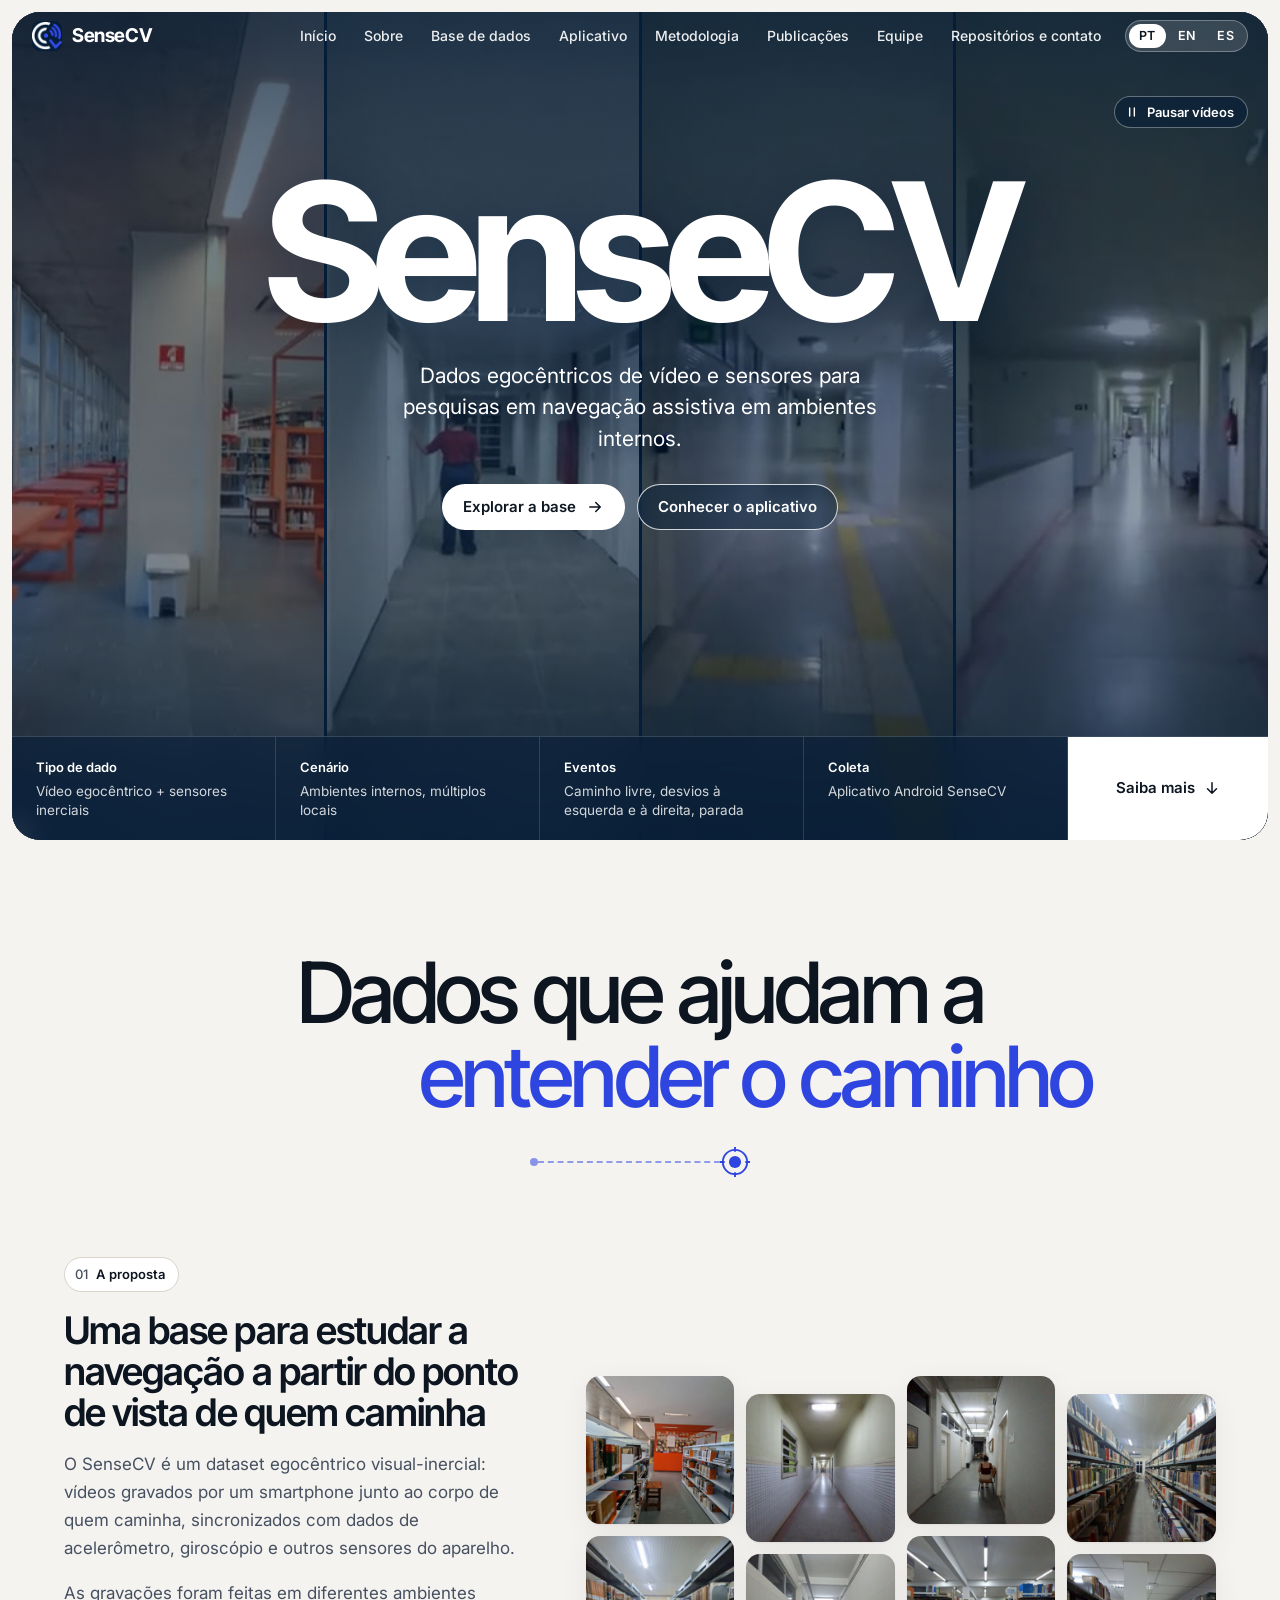
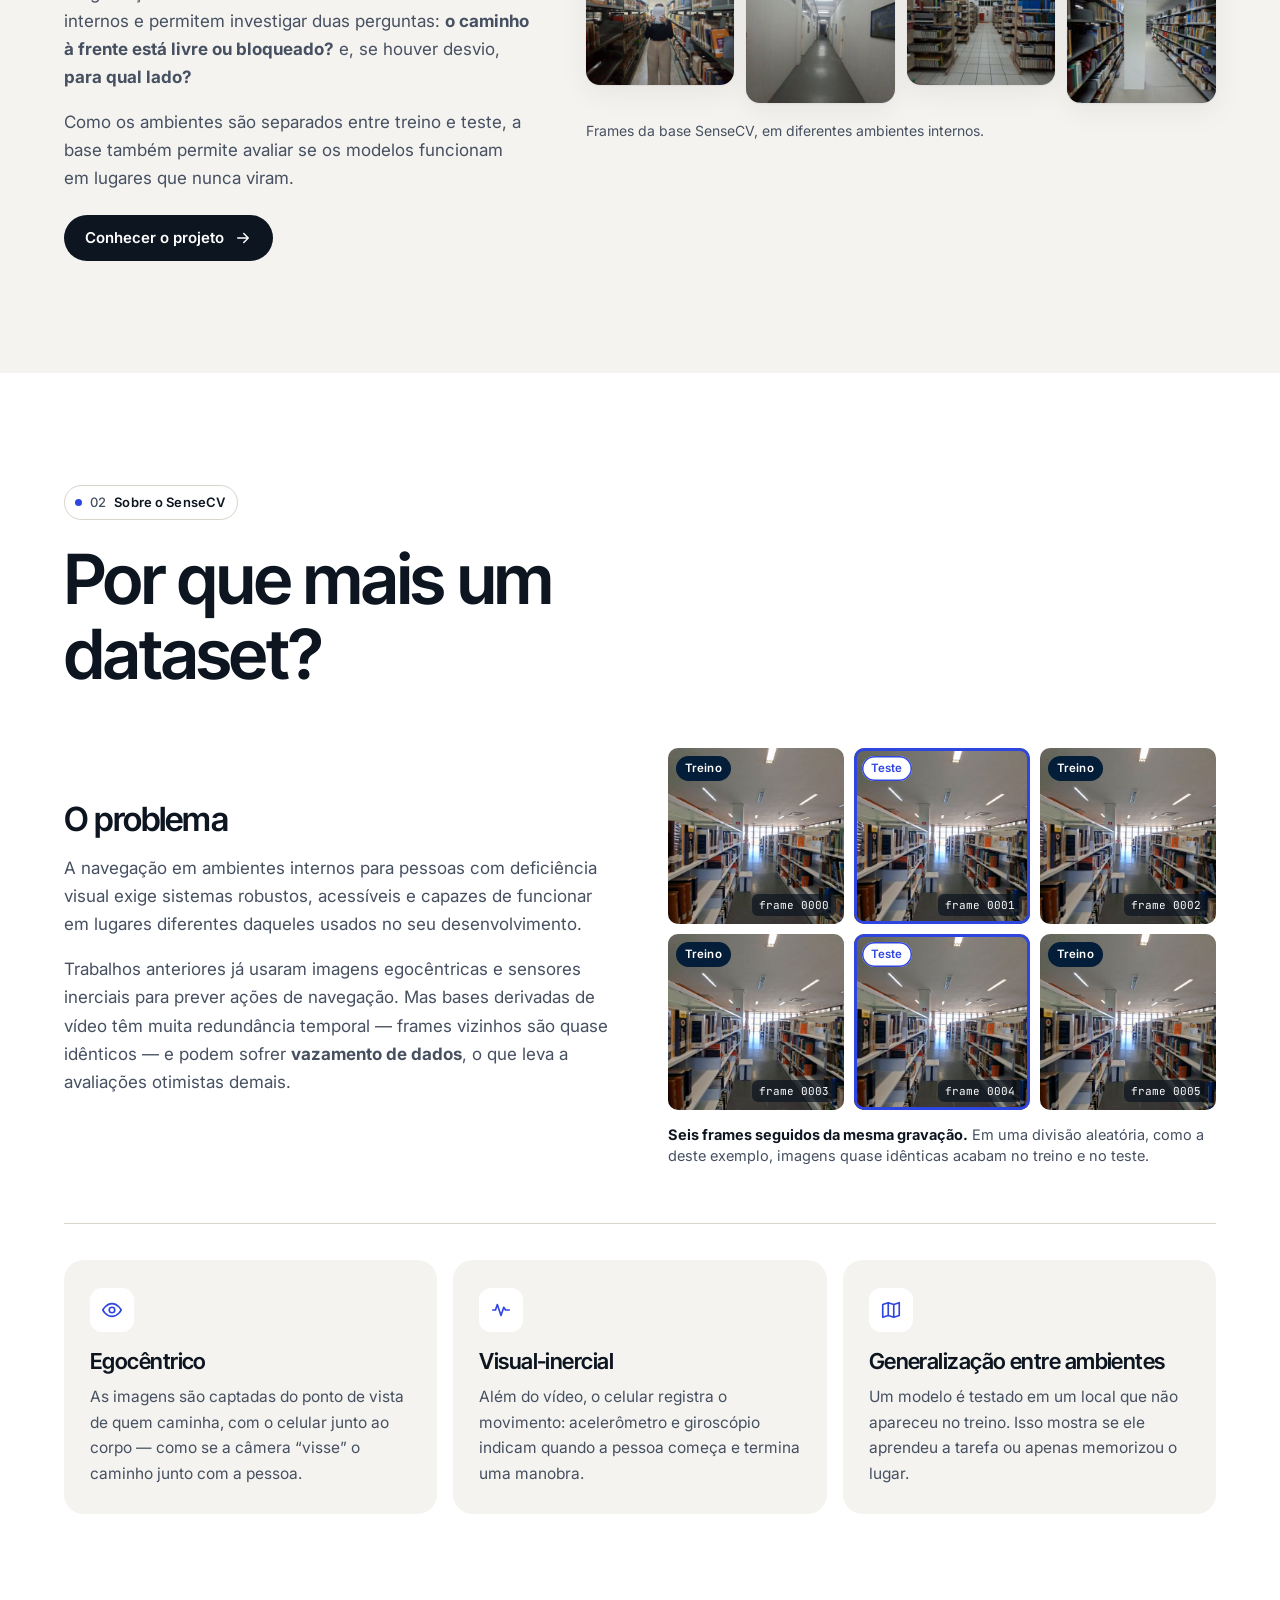
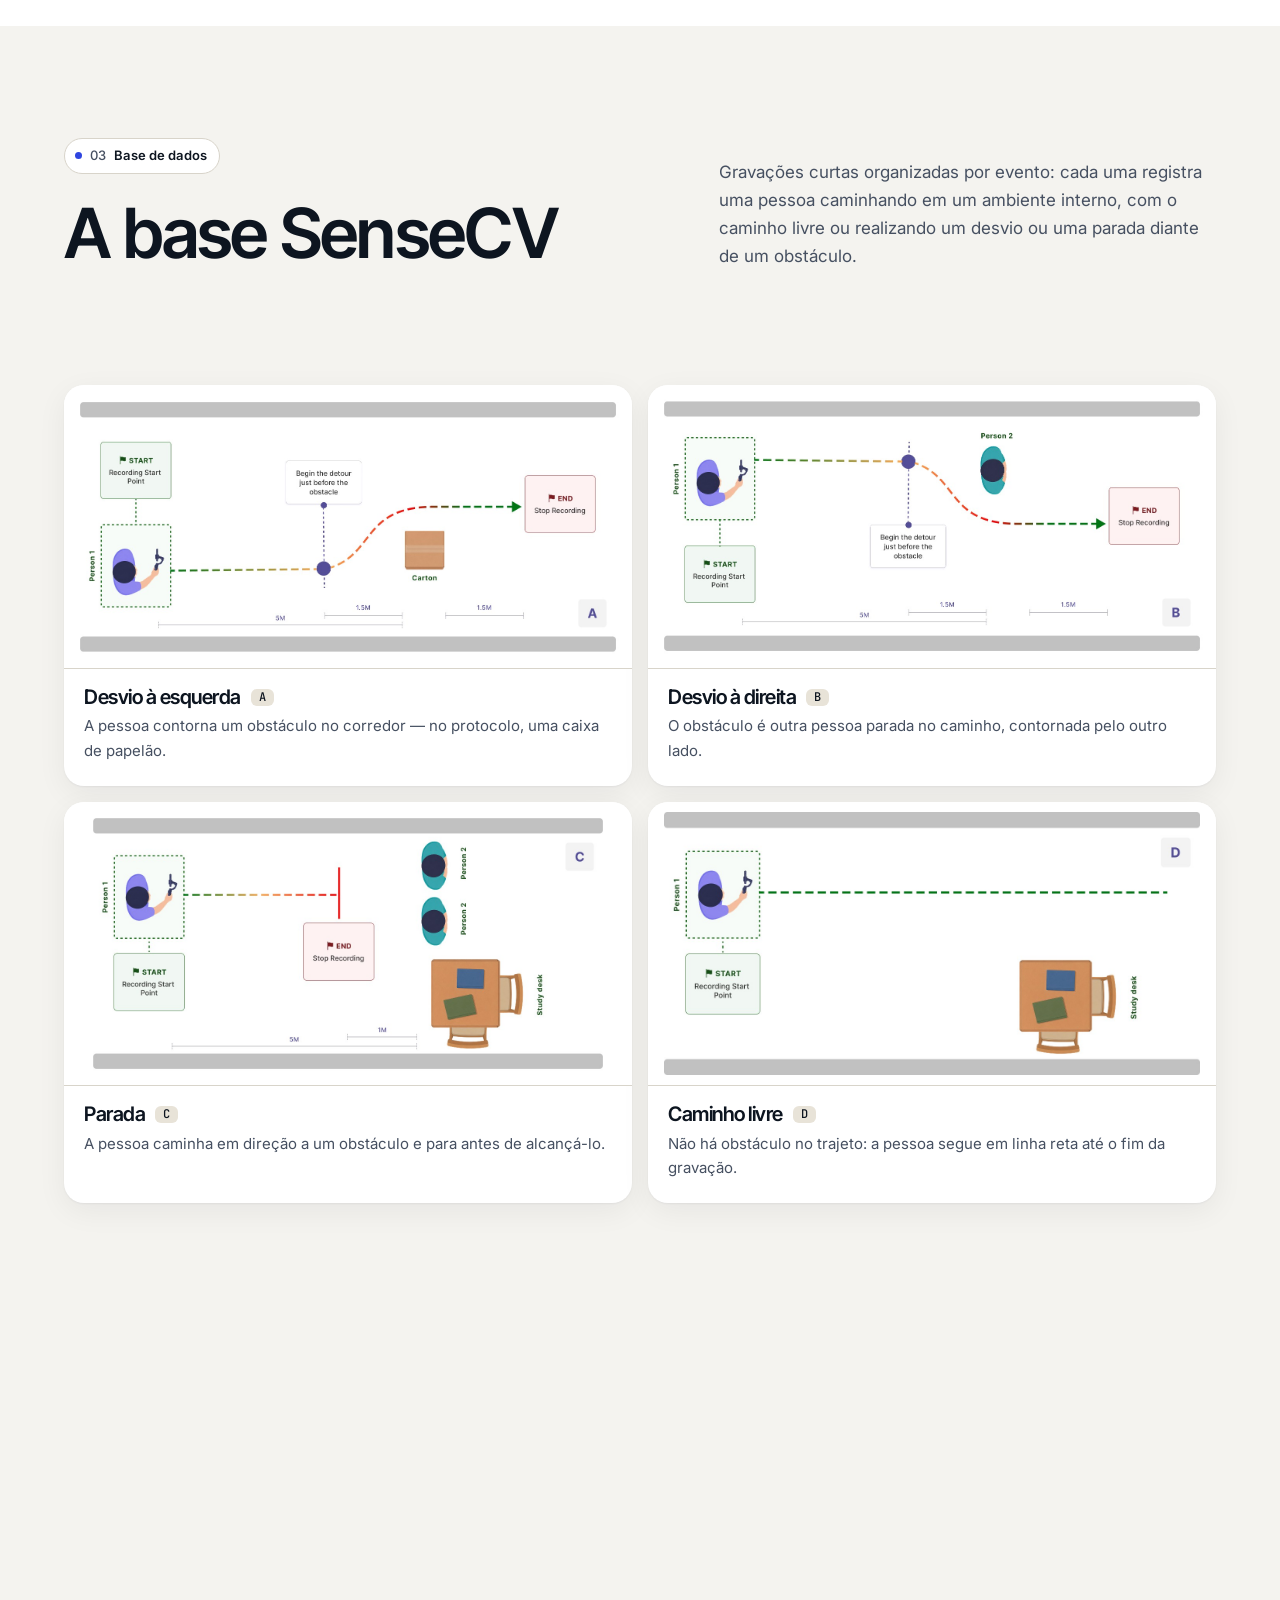
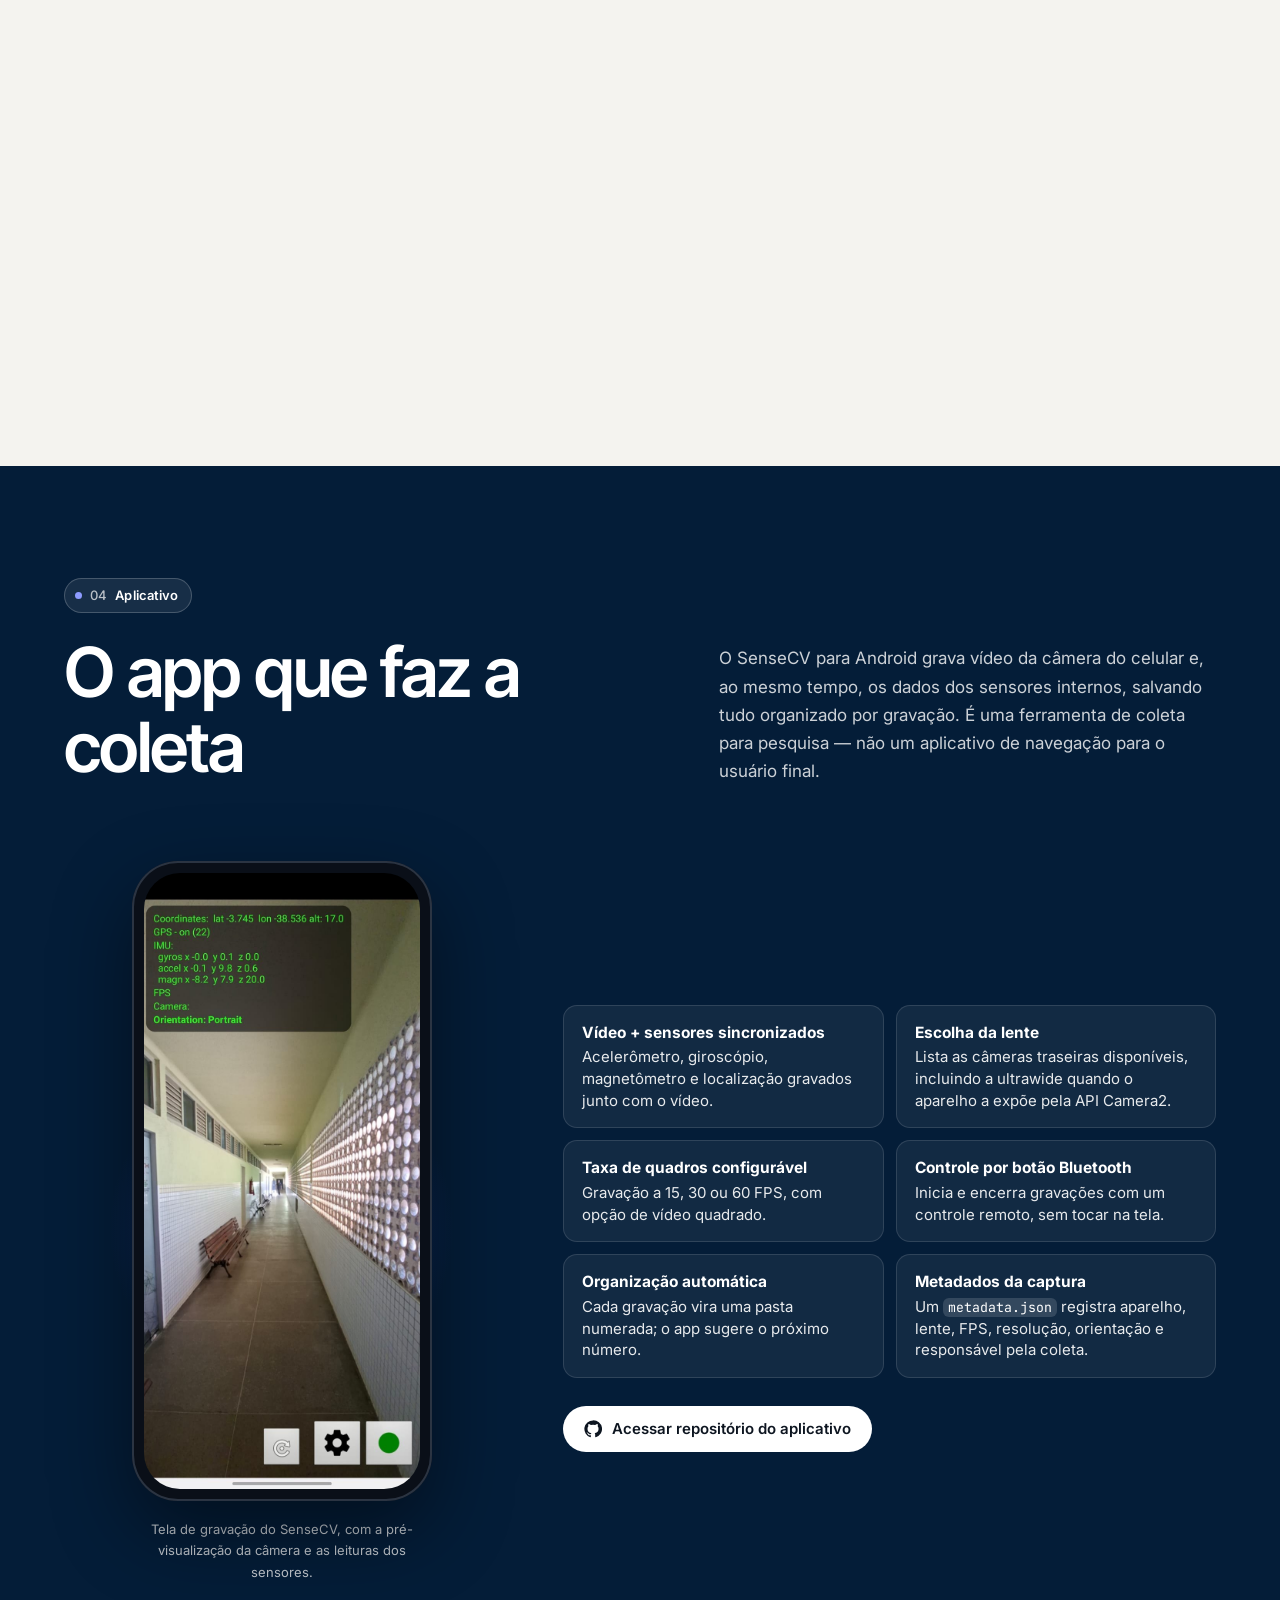
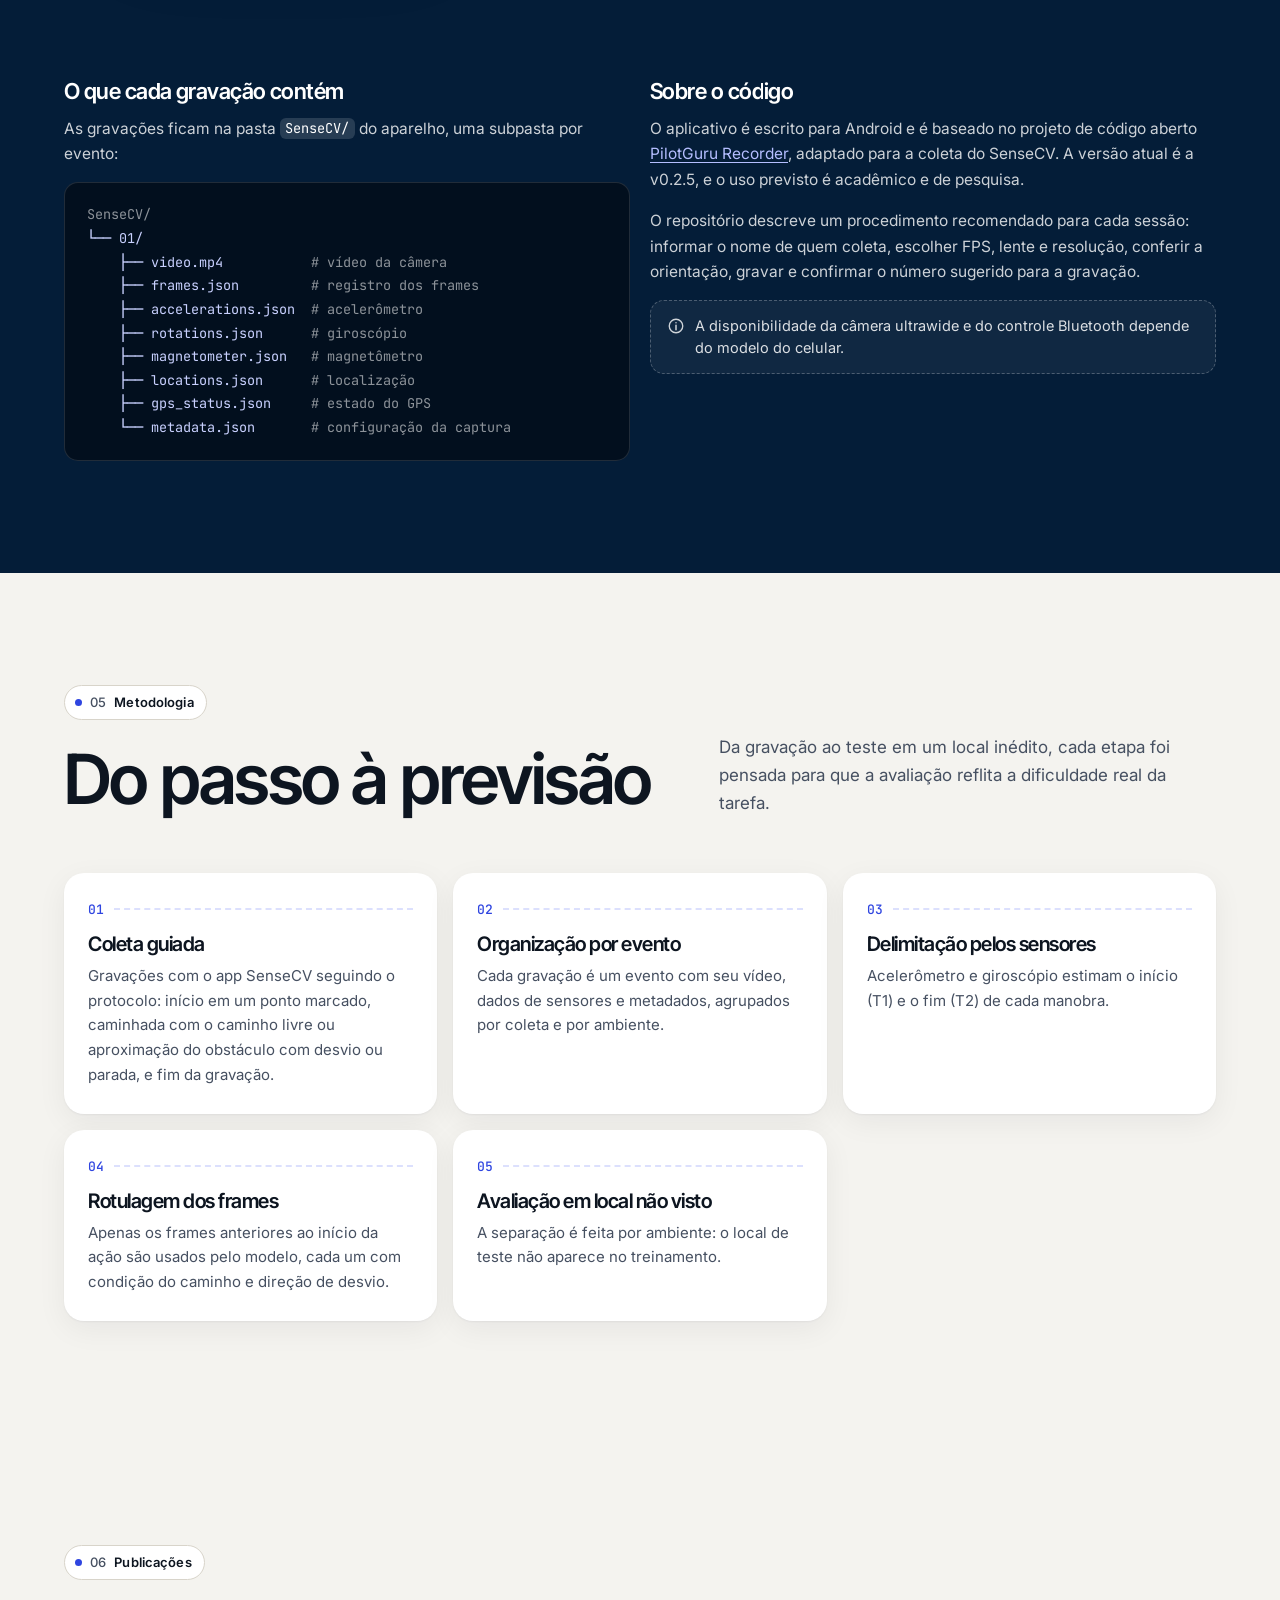
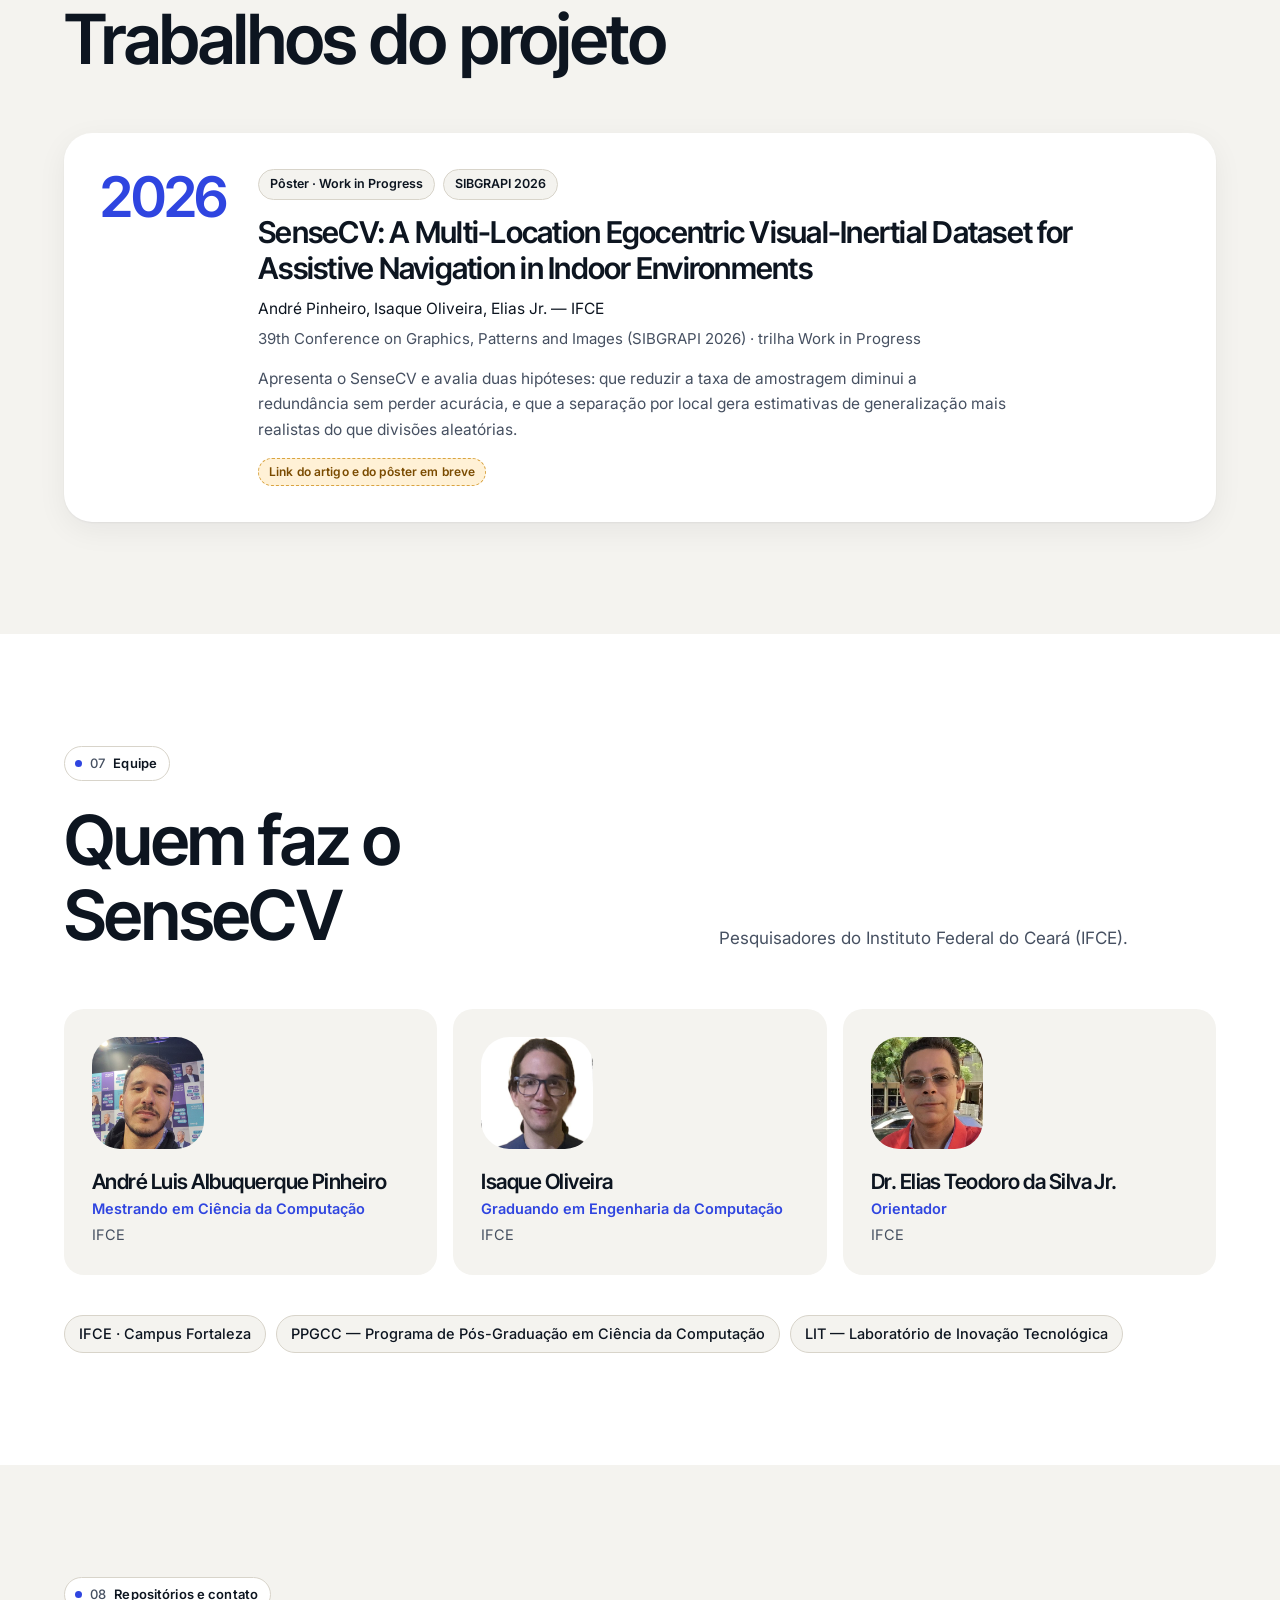
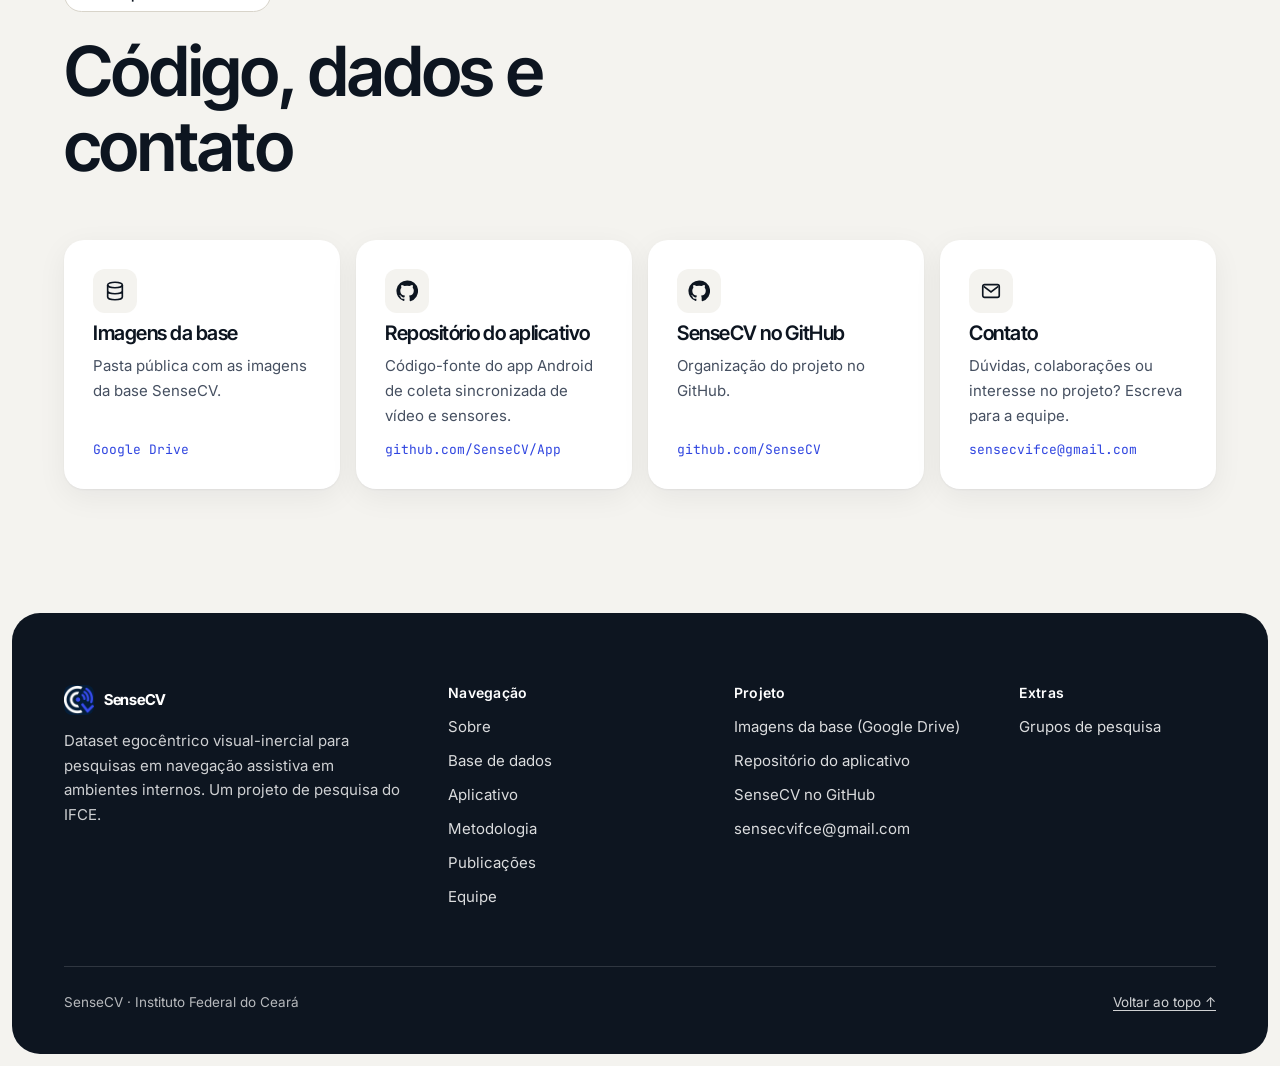
==== commit 3466fcde: "Adiciona a coluna Extras no rodapé com link para Grupos de pesquisa Co-Authored-By: Claude Opus 5.5 " ====
--- a/index.html
+++ b/index.html
@@ -3,7 +3,7 @@
 <head>
 <meta charset="utf-8">
 <meta name="viewport" content="width=device-width, initial-scale=1">
-<title>SenseCV — Dados visual-inerciais para pesquisa em navegação assistiva</title>
+<title>SenseCV</title>
 <meta name="description" content="SenseCV: dataset egocêntrico visual-inercial, coletado em múltiplos ambientes internos, para pesquisas em navegação assistiva. Projeto de pesquisa do IFCE.">
 <link rel="icon" type="image/png" href="assets/sensecv-icone.png">
 <link rel="preconnect" href="https://fonts.googleapis.com">
@@ -368,7 +368,7 @@
 
 /* rodapé */
 footer{background:var(--ink);color:rgba(255,255,255,.8);padding:72px 0 40px;margin:12px;border-radius:var(--radius-xl)}
-.foot{display:grid;grid-template-columns:1.4fr 1fr 1fr;gap:40px}
+.foot{display:grid;grid-template-columns:1.4fr 1fr 1fr .8fr;gap:40px}
 .foot .brand{color:#fff;margin-bottom:14px}
 .foot h2{font-size:14px;font-family:var(--body);font-weight:600;letter-spacing:.02em;color:#fff;margin-bottom:12px}
 .foot ul{list-style:none;margin:0;padding:0;display:grid;gap:6px}
@@ -436,6 +436,7 @@
   </nav>
 </header>
 
+<span id="nova-guia" hidden>abre em nova guia</span>
 <main id="conteudo">
 
 <!-- =====================================================
@@ -636,7 +637,7 @@
         <h3>Acesso às imagens</h3>
         <p>As imagens da base SenseCV estão disponíveis em uma pasta pública no Google Drive.</p>
       </div>
-      <a class="btn btn-dark" href="https://drive.google.com/drive/folders/1jgrDH1dpr8MdhZiJmi0aBYZ9k8JPrGbi?usp=sharing">Acessar a pasta no Google Drive <svg aria-hidden="true"><use href="#i-arrow"/></svg></a>
+      <a class="btn btn-dark" href="https://drive.google.com/drive/folders/1jgrDH1dpr8MdhZiJmi0aBYZ9k8JPrGbi?usp=sharing" target="_blank" rel="noopener noreferrer" aria-describedby="nova-guia">Acessar a pasta no Google Drive <svg aria-hidden="true"><use href="#i-arrow"/></svg></a>
     </div>
   </div>
 </section>
@@ -673,7 +674,7 @@
           <li><strong>Metadados da captura</strong>Um <code>metadata.json</code> registra aparelho, lente, FPS, resolução, orientação e responsável pela coleta.</li>
         </ul>
         <div class="repo-row">
-          <a class="btn btn-light" href="https://github.com/SenseCV/App"><svg aria-hidden="true"><use href="#i-github"/></svg>Acessar repositório do aplicativo</a>
+          <a class="btn btn-light" href="https://github.com/SenseCV/App" target="_blank" rel="noopener noreferrer" aria-describedby="nova-guia"><svg aria-hidden="true"><use href="#i-github"/></svg>Acessar repositório do aplicativo</a>
         </div>
       </div>
     </div>
@@ -695,7 +696,7 @@
       </div>
       <div class="reveal">
         <h3>Sobre o código</h3>
-        <p>O aplicativo é escrito para Android e é baseado no projeto de código aberto <a href="https://github.com/waiwnf/pilotguru">PilotGuru Recorder</a>, adaptado para a coleta do SenseCV. A versão atual é a v0.2.5, e o uso previsto é acadêmico e de pesquisa.</p>
+        <p>O aplicativo é escrito para Android e é baseado no projeto de código aberto <a href="https://github.com/waiwnf/pilotguru" target="_blank" rel="noopener noreferrer" aria-describedby="nova-guia">PilotGuru Recorder</a>, adaptado para a coleta do SenseCV. A versão atual é a v0.2.5, e o uso previsto é acadêmico e de pesquisa.</p>
         <p>O repositório descreve um procedimento recomendado para cada sessão: informar o nome de quem coleta, escolher FPS, lente e resolução, conferir a orientação, gravar e confirmar o número sugerido para a gravação.</p>
         <div class="note"><svg aria-hidden="true"><use href="#i-info"/></svg><span>A disponibilidade da câmera ultrawide e do controle Bluetooth depende do modelo do celular.</span></div>
       </div>
@@ -791,19 +792,19 @@
       <div><span class="pill eyebrow"><span class="dot"></span><span class="num">08</span> Repositórios e contato</span><h2 id="links-title">Código, dados e contato</h2></div>
     </div>
     <div class="links-grid">
-      <a class="link-card reveal" href="https://drive.google.com/drive/folders/1jgrDH1dpr8MdhZiJmi0aBYZ9k8JPrGbi?usp=sharing">
+      <a class="link-card reveal" href="https://drive.google.com/drive/folders/1jgrDH1dpr8MdhZiJmi0aBYZ9k8JPrGbi?usp=sharing" target="_blank" rel="noopener noreferrer" aria-describedby="nova-guia">
         <span class="ic" aria-hidden="true"><svg><use href="#i-db"/></svg></span>
         <h3>Imagens da base</h3>
         <p>Pasta pública com as imagens da base SenseCV.</p>
         <span class="url">Google Drive</span>
       </a>
-      <a class="link-card reveal" href="https://github.com/SenseCV/App">
+      <a class="link-card reveal" href="https://github.com/SenseCV/App" target="_blank" rel="noopener noreferrer" aria-describedby="nova-guia">
         <span class="ic" aria-hidden="true"><svg><use href="#i-github"/></svg></span>
         <h3>Repositório do aplicativo</h3>
         <p>Código-fonte do app Android de coleta sincronizada de vídeo e sensores.</p>
         <span class="url">github.com/SenseCV/App</span>
       </a>
-      <a class="link-card reveal" href="https://github.com/SenseCV">
+      <a class="link-card reveal" href="https://github.com/SenseCV" target="_blank" rel="noopener noreferrer" aria-describedby="nova-guia">
         <span class="ic" aria-hidden="true"><svg><use href="#i-github"/></svg></span>
         <h3>SenseCV no GitHub</h3>
         <p>Organização do projeto no GitHub.</p>
@@ -842,10 +843,16 @@
       <div>
         <h2>Projeto</h2>
         <ul>
-          <li><a href="https://drive.google.com/drive/folders/1jgrDH1dpr8MdhZiJmi0aBYZ9k8JPrGbi?usp=sharing">Imagens da base (Google Drive)</a></li>
-          <li><a href="https://github.com/SenseCV/App">Repositório do aplicativo</a></li>
-          <li><a href="https://github.com/SenseCV">SenseCV no GitHub</a></li>
+          <li><a href="https://drive.google.com/drive/folders/1jgrDH1dpr8MdhZiJmi0aBYZ9k8JPrGbi?usp=sharing" target="_blank" rel="noopener noreferrer" aria-describedby="nova-guia">Imagens da base (Google Drive)</a></li>
+          <li><a href="https://github.com/SenseCV/App" target="_blank" rel="noopener noreferrer" aria-describedby="nova-guia">Repositório do aplicativo</a></li>
+          <li><a href="https://github.com/SenseCV" target="_blank" rel="noopener noreferrer" aria-describedby="nova-guia">SenseCV no GitHub</a></li>
           <li><a href="mailto:sensecvifce@gmail.com">sensecvifce@gmail.com</a></li>
+        </ul>
+      </div>
+      <div>
+        <h2>Extras</h2>
+        <ul>
+          <li><a href="grupos/">Grupos de pesquisa</a></li>
         </ul>
       </div>
     </div>
@@ -853,7 +860,7 @@
   </div>
 </footer>
 
-<script type="application/json" id="i18n-data">{"en":{"units":{"Pular para o conteúdo":"Skip to content","Início":"Home","Sobre":"About","Base de dados":"Dataset","Aplicativo":"App","Metodologia":"Methodology","Publicações":"Publications","Equipe":"Team","Repositórios e contato":"Repositories & contact","Dados egocêntricos de vídeo e sensores para pesquisas em navegação assistiva em ambientes internos.":"Egocentric video and sensor data for research on assistive navigation in indoor environments.","Explorar a base <svg aria-hidden=\"true\"><use href=\"#i-arrow\"><\/use><\/svg>":"Explore the dataset <svg aria-hidden=\"true\"><use href=\"#i-arrow\"><\/use><\/svg>","Conhecer o aplicativo":"Meet the app","Tipo de dado":"Data type","Vídeo egocêntrico + sensores inerciais":"Egocentric video + inertial sensors","Cenário":"Setting","Ambientes internos, múltiplos locais":"Indoor environments, multiple locations","Eventos":"Events","Caminho livre, desvios à esquerda e à direita, parada":"Free path, left and right detours, stop","Coleta":"Collection","Aplicativo Android SenseCV":"SenseCV Android app","Saiba mais <svg aria-hidden=\"true\"><use href=\"#i-down\"><\/use><\/svg>":"Learn more <svg aria-hidden=\"true\"><use href=\"#i-down\"><\/use><\/svg>","Dados que ajudam&nbsp;a":"Data that helps","entender o caminho":"understand the path","<span class=\"num\">01<\/span> A proposta":"<span class=\"num\">01<\/span> The proposal","Uma base para estudar a navegação a partir do ponto de vista de quem caminha":"A dataset for studying navigation from the walker's point of view","O SenseCV é um dataset egocêntrico visual-inercial: vídeos gravados por um smartphone junto ao corpo de quem caminha, sincronizados com dados de acelerômetro, giroscópio e outros sensores do aparelho.":"SenseCV is an egocentric visual-inertial dataset: videos recorded by a smartphone held close to the walker's body, synchronized with data from the accelerometer, gyroscope and other sensors on the device.","As gravações foram feitas em diferentes ambientes internos e permitem investigar duas perguntas: <strong>o caminho à frente está livre ou bloqueado?<\/strong> e, se houver desvio, <strong>para qual lado?<\/strong>":"The recordings were made in different indoor environments and make it possible to investigate two questions: <strong>is the path ahead free or blocked?<\/strong> and, if a detour is needed, <strong>to which side?<\/strong>","Como os ambientes são separados entre treino e teste, a base também permite avaliar se os modelos funcionam em lugares que nunca viram.":"Because environments are kept separate between training and testing, the dataset also makes it possible to assess whether models work in places they have never seen.","Conhecer o projeto <svg aria-hidden=\"true\"><use href=\"#i-arrow\"><\/use><\/svg>":"About the project <svg aria-hidden=\"true\"><use href=\"#i-arrow\"><\/use><\/svg>","Frames da base SenseCV, em diferentes ambientes internos.":"Frames from the SenseCV dataset, in different indoor environments.","<span class=\"dot\"><\/span><span class=\"num\">02<\/span> Sobre o SenseCV":"<span class=\"dot\"><\/span><span class=\"num\">02<\/span> About SenseCV","Por que mais um dataset?":"Why another dataset?","O problema":"The problem","A navegação em ambientes internos para pessoas com deficiência visual exige sistemas robustos, acessíveis e capazes de funcionar em lugares diferentes daqueles usados no seu desenvolvimento.":"Indoor navigation for people with visual impairments requires systems that are robust, accessible and able to work in places different from those used during their development.","Trabalhos anteriores já usaram imagens egocêntricas e sensores inerciais para prever ações de navegação. Mas bases derivadas de vídeo têm muita redundância temporal — frames vizinhos são quase idênticos — e podem sofrer <strong>vazamento de dados<\/strong>, o que leva a avaliações otimistas demais.":"Previous work has already used egocentric images and inertial sensors to predict navigation actions. But video-derived datasets carry a lot of temporal redundancy — neighboring frames are nearly identical — and can suffer from <strong>data leakage<\/strong>, which leads to overly optimistic evaluations.","Treino":"Train","Teste":"Test","<strong>Seis frames seguidos da mesma gravação.<\/strong> Em uma divisão aleatória, como a deste exemplo, imagens quase idênticas acabam no treino e no teste.":"<strong>Six consecutive frames from the same recording.<\/strong> In a random split, like the one in this example, nearly identical images end up in both the training and test sets.","Conceitos-chave":"Key concepts","Egocêntrico":"Egocentric","As imagens são captadas do ponto de vista de quem caminha, com o celular junto ao corpo — como se a câmera “visse” o caminho junto com a pessoa.":"Images are captured from the walker's point of view, with the phone held close to the body — as if the camera “saw” the path together with the person.","Visual-inercial":"Visual-inertial","Além do vídeo, o celular registra o movimento: acelerômetro e giroscópio indicam quando a pessoa começa e termina uma manobra.":"Besides video, the phone records motion: the accelerometer and gyroscope indicate when the person starts and finishes a maneuver.","Generalização entre ambientes":"Generalization across environments","Um modelo é testado em um local que não apareceu no treino. Isso mostra se ele aprendeu a tarefa ou apenas memorizou o lugar.":"A model is tested in a location that did not appear in training. This shows whether it learned the task or just memorized the place.","<span class=\"dot\"><\/span><span class=\"num\">03<\/span> Base de dados":"<span class=\"dot\"><\/span><span class=\"num\">03<\/span> Dataset","A base SenseCV":"The SenseCV dataset","Gravações curtas organizadas por evento: cada uma registra uma pessoa caminhando em um ambiente interno, com o caminho livre ou realizando um desvio ou uma parada diante de um obstáculo.":"Short recordings organized by event: each one captures a person walking in an indoor environment, either along a free path or making a detour or a stop in front of an obstacle.","Tipos de movimento":"Types of movement","Os quatro cenários gravados em cada ambiente, segundo o protocolo de coleta.":"The four scenarios recorded in each environment, following the collection protocol.","Desvio à esquerda <span>A<\/span>":"Left detour <span>A<\/span>","A pessoa contorna um obstáculo no corredor — no protocolo, uma caixa de papelão.":"The person goes around an obstacle in the corridor — in the protocol, a cardboard box.","Desvio à direita <span>B<\/span>":"Right detour <span>B<\/span>","O obstáculo é outra pessoa parada no caminho, contornada pelo outro lado.":"The obstacle is another person standing in the way, passed on the other side.","Parada <span>C<\/span>":"Stop <span>C<\/span>","A pessoa caminha em direção a um obstáculo e para antes de alcançá-lo.":"The person walks toward an obstacle and stops before reaching it.","Caminho livre <span>D<\/span>":"Free path <span>D<\/span>","Não há obstáculo no trajeto: a pessoa segue em linha reta até o fim da gravação.":"There is no obstacle along the way: the person walks straight ahead until the end of the recording.","Números e rótulos":"Numbers and labels","Números da base":"The dataset in numbers","A base existe em duas versões: o <strong>dataset bruto<\/strong>, com todas as coletas, e o <strong>dataset revisado<\/strong> (congelado), usado nos experimentos.":"The dataset exists in two versions: the <strong>raw dataset<\/strong>, with all collections, and the <strong>revised dataset<\/strong> (frozen), used in the experiments.","Dataset bruto":"Raw dataset","Todas as coletas realizadas":"All collections carried out","1.045":"1,045","Coletas":"Collections","Ambientes":"Environments","Duração total":"Total duration","Dataset revisado":"Revised dataset","Versão congelada":"Frozen version","99.135":"99,135","Rótulos de cada frame":"Labels for each frame","Os sinais dos sensores delimitam cada manobra; os frames que antecedem a ação recebem dois rótulos.":"Sensor signals mark the boundaries of each maneuver; the frames preceding the action receive two labels.","Condição do caminho":"Path condition","Direção de desvio":"Detour direction","Dados por evento":"Data per event","vídeo":"video","acelerômetro":"accelerometer","giroscópio":"gyroscope","magnetômetro":"magnetometer","localização":"location","metadados":"metadata","Acesso às imagens":"Access to the images","As imagens da base SenseCV estão disponíveis em uma pasta pública no Google Drive.":"The SenseCV dataset images are available in a public Google Drive folder.","Acessar a pasta no Google Drive <svg aria-hidden=\"true\"><use href=\"#i-arrow\"><\/use><\/svg>":"Open the Google Drive folder <svg aria-hidden=\"true\"><use href=\"#i-arrow\"><\/use><\/svg>","<span class=\"dot\"><\/span><span class=\"num\">04<\/span> Aplicativo":"<span class=\"dot\"><\/span><span class=\"num\">04<\/span> App","O app que faz a coleta":"The app behind the collection","O SenseCV para Android grava vídeo da câmera do celular e, ao mesmo tempo, os dados dos sensores internos, salvando tudo organizado por gravação. É uma ferramenta de coleta para pesquisa — não um aplicativo de navegação para o usuário final.":"SenseCV for Android records video from the phone's camera and, at the same time, data from the built-in sensors, saving everything organized by recording. It is a data collection tool for research — not a navigation app for end users.","Tela de gravação do SenseCV, com a pré-visualização da câmera e as leituras dos sensores.":"SenseCV recording screen, with the camera preview and sensor readings.","<strong>Vídeo + sensores sincronizados<\/strong>Acelerômetro, giroscópio, magnetômetro e localização gravados junto com o vídeo.":"<strong>Synchronized video + sensors<\/strong>Accelerometer, gyroscope, magnetometer and location recorded together with the video.","<strong>Escolha da lente<\/strong>Lista as câmeras traseiras disponíveis, incluindo a ultrawide quando o aparelho a expõe pela API Camera2.":"<strong>Lens selection<\/strong>Lists the available rear cameras, including the ultrawide when the device exposes it through the Camera2 API.","<strong>Taxa de quadros configurável<\/strong>Gravação a 15, 30 ou 60 FPS, com opção de vídeo quadrado.":"<strong>Configurable frame rate<\/strong>Recording at 15, 30 or 60 FPS, with a square video option.","<strong>Controle por botão Bluetooth<\/strong>Inicia e encerra gravações com um controle remoto, sem tocar na tela.":"<strong>Bluetooth button control<\/strong>Starts and stops recordings with a remote control, without touching the screen.","<strong>Organização automática<\/strong>Cada gravação vira uma pasta numerada; o app sugere o próximo número.":"<strong>Automatic organization<\/strong>Each recording becomes a numbered folder; the app suggests the next number.","<strong>Metadados da captura<\/strong>Um <code>metadata.json<\/code> registra aparelho, lente, FPS, resolução, orientação e responsável pela coleta.":"<strong>Capture metadata<\/strong>A <code>metadata.json<\/code> file records the device, lens, FPS, resolution, orientation and the person responsible for the collection.","<svg aria-hidden=\"true\"><use href=\"#i-github\"><\/use><\/svg>Acessar repositório do aplicativo":"<svg aria-hidden=\"true\"><use href=\"#i-github\"><\/use><\/svg>Open the app repository","O que cada gravação contém":"What each recording contains","As gravações ficam na pasta <code>SenseCV/<\/code> do aparelho, uma subpasta por evento:":"Recordings are stored in the device's <code>SenseCV/<\/code> folder, one subfolder per event:","# vídeo da câmera":"# camera video","# registro dos frames":"# frame log","# acelerômetro":"# accelerometer","# giroscópio":"# gyroscope","# magnetômetro":"# magnetometer","# localização":"# location","# estado do GPS":"# GPS status","# configuração da captura":"# capture settings","Sobre o código":"About the code","O aplicativo é escrito para Android e é baseado no projeto de código aberto <a href=\"https://github.com/waiwnf/pilotguru\">PilotGuru Recorder<\/a>, adaptado para a coleta do SenseCV. A versão atual é a v0.2.5, e o uso previsto é acadêmico e de pesquisa.":"The app is written for Android and is based on the open-source project <a href=\"https://github.com/waiwnf/pilotguru\">PilotGuru Recorder<\/a>, adapted for SenseCV data collection. The current version is v0.2.5, and its intended use is academic and research work.","O repositório descreve um procedimento recomendado para cada sessão: informar o nome de quem coleta, escolher FPS, lente e resolução, conferir a orientação, gravar e confirmar o número sugerido para a gravação.":"The repository describes a recommended procedure for each session: enter the collector's name, choose FPS, lens and resolution, check the orientation, record, and confirm the suggested number for the recording.","A disponibilidade da câmera ultrawide e do controle Bluetooth depende do modelo do celular.":"Availability of the ultrawide camera and Bluetooth control depends on the phone model.","<span class=\"dot\"><\/span><span class=\"num\">05<\/span> Metodologia":"<span class=\"dot\"><\/span><span class=\"num\">05<\/span> Methodology","Do passo à previsão":"From step to prediction","Da gravação ao teste em um local inédito, cada etapa foi pensada para que a avaliação reflita a dificuldade real da tarefa.":"From recording to testing in an unseen location, each stage was designed so that the evaluation reflects the real difficulty of the task.","Coleta guiada":"Guided collection","Gravações com o app SenseCV seguindo o protocolo: início em um ponto marcado, caminhada com o caminho livre ou aproximação do obstáculo com desvio ou parada, e fim da gravação.":"Recordings made with the SenseCV app following the protocol: start at a marked point, walk along a free path or approach the obstacle with a detour or a stop, and end the recording.","Organização por evento":"Organization by event","Cada gravação é um evento com seu vídeo, dados de sensores e metadados, agrupados por coleta e por ambiente.":"Each recording is an event with its video, sensor data and metadata, grouped by collection and by environment.","Delimitação pelos sensores":"Sensor-based segmentation","Acelerômetro e giroscópio estimam o início (T1) e o fim (T2) de cada manobra.":"The accelerometer and gyroscope estimate the start (T1) and the end (T2) of each maneuver.","Rotulagem dos frames":"Frame labeling","Apenas os frames anteriores ao início da ação são usados pelo modelo, cada um com condição do caminho e direção de desvio.":"Only the frames before the start of the action are used by the model, each with a path condition and a detour direction.","Avaliação em local não visto":"Evaluation in an unseen location","A separação é feita por ambiente: o local de teste não aparece no treinamento.":"The split is done by environment: the test location does not appear in training.","<span class=\"dot\"><\/span><span class=\"num\">06<\/span> Publicações":"<span class=\"dot\"><\/span><span class=\"num\">06<\/span> Publications","Trabalhos do projeto":"Project publications","Pôster · Work in Progress":"Poster · Work in Progress","39th Conference on Graphics, Patterns and Images (SIBGRAPI 2026) · trilha Work in Progress":"39th Conference on Graphics, Patterns and Images (SIBGRAPI 2026) · Work in Progress track","Apresenta o SenseCV e avalia duas hipóteses: que reduzir a taxa de amostragem diminui a redundância sem perder acurácia, e que a separação por local gera estimativas de generalização mais realistas do que divisões aleatórias.":"Introduces SenseCV and evaluates two hypotheses: that reducing the sampling rate lowers redundancy without losing accuracy, and that splitting by location yields more realistic generalization estimates than random splits.","Link do artigo e do pôster em breve":"Paper and poster links coming soon","<span class=\"dot\"><\/span><span class=\"num\">07<\/span> Equipe":"<span class=\"dot\"><\/span><span class=\"num\">07<\/span> Team","Quem faz o SenseCV":"The people behind SenseCV","Pesquisadores do Instituto Federal do Ceará (IFCE).":"Researchers at the Federal Institute of Ceará (IFCE).","Mestrando em Ciência da Computação":"Master's student in Computer Science","Graduando em Engenharia da Computação":"Undergraduate student in Computer Engineering","Orientador":"Advisor","IFCE · Campus Fortaleza":"IFCE · Fortaleza Campus","PPGCC — Programa de Pós-Graduação em Ciência da Computação":"PPGCC — Graduate Program in Computer Science","LIT — Laboratório de Inovação Tecnológica":"LIT — Technological Innovation Laboratory","<span class=\"dot\"><\/span><span class=\"num\">08<\/span> Repositórios e contato":"<span class=\"dot\"><\/span><span class=\"num\">08<\/span> Repositories & contact","Código, dados e contato":"Code, data and contact","Imagens da base":"Dataset images","Pasta pública com as imagens da base SenseCV.":"Public folder with the SenseCV dataset images.","Repositório do aplicativo":"App repository","Código-fonte do app Android de coleta sincronizada de vídeo e sensores.":"Source code of the Android app for synchronized video and sensor collection.","SenseCV no GitHub":"SenseCV on GitHub","Organização do projeto no GitHub.":"The project's organization on GitHub.","Contato":"Contact","Dúvidas, colaborações ou interesse no projeto? Escreva para a equipe.":"Questions, collaborations or interest in the project? Write to the team.","Dataset egocêntrico visual-inercial para pesquisas em navegação assistiva em ambientes internos. Um projeto de pesquisa do IFCE.":"Egocentric visual-inertial dataset for research on assistive navigation in indoor environments. A research project from IFCE.","Navegação":"Navigation","Projeto":"Project","Imagens da base (Google Drive)":"Dataset images (Google Drive)","SenseCV · Instituto Federal do Ceará":"SenseCV · Federal Institute of Ceará","Voltar ao topo ↑":"Back to top ↑"},"attrs":{"Navegação principal":"Main navigation","Quatro gravações da base SenseCV lado a lado, feitas em primeira pessoa: corredor de biblioteca com bancos laranja e um pilar no caminho; corredor branco com uma pessoa parada à frente, contornada durante a caminhada; corredor com piso tátil amarelo; corredor longo com paredes de azulejo.":"Four recordings from the SenseCV dataset side by side, shot in first person: a library corridor with orange benches and a pillar in the way; a white corridor with a person standing ahead, passed during the walk; a corridor with yellow tactile paving; a long corridor with tiled walls.","Frame da base: corredor entre estantes de uma biblioteca, com um banquinho de madeira no meio do caminho e um balcão laranja ao fundo.":"Dataset frame: corridor between library shelves, with a small wooden stool in the middle of the way and an orange counter in the background.","Frame da base: corredor estreito e livre, com paredes revestidas de azulejos brancos e luminárias no teto.":"Dataset frame: narrow, free corridor with white-tiled walls and ceiling lights.","Frame da base: corredor com uma pessoa sentada em uma cadeira no meio do caminho, vista de costas.":"Dataset frame: corridor with a person sitting on a chair in the middle of the way, seen from behind.","Frame da base: corredor livre entre duas estantes altas de livros em uma biblioteca.":"Dataset frame: free corridor between two tall bookshelves in a library.","Frame da base: corredor entre estantes de biblioteca com uma pessoa em pé bloqueando a passagem, segurando uma folha diante do rosto.":"Dataset frame: corridor between library shelves with a person standing in the way, holding a sheet of paper in front of their face.","Frame da base: corredor livre de paredes brancas, com portas e quadros nas laterais.":"Dataset frame: free corridor with white walls, with doors and framed pictures on the sides.","Frame da base: corredor amplo e livre entre estantes de madeira em uma biblioteca, com piso de cerâmica clara.":"Dataset frame: wide, free corridor between wooden shelves in a library, with light ceramic flooring.","Frame da base: corredor de biblioteca com um pilar branco no caminho, entre estantes de livros.":"Dataset frame: library corridor with a white pillar in the way, between bookshelves.","Seis frames consecutivos de uma mesma gravação em uma biblioteca, praticamente idênticos entre si: um corredor entre estantes com um banquinho branco no caminho. Na divisão aleatória de exemplo, os frames 0, 2, 3 e 5 ficam no treino e os frames 1 e 4 ficam no teste.":"Six consecutive frames from the same recording in a library, practically identical to one another: a corridor between shelves with a small white stool in the way. In the example random split, frames 0, 2, 3 and 5 go to training and frames 1 and 4 go to testing.","Diagrama do evento de desvio à esquerda, contornando uma caixa de papelão.":"Diagram of the left detour event, going around a cardboard box.","Diagrama do evento de desvio à direita, contornando outra pessoa.":"Diagram of the right detour event, going around another person.","Diagrama do evento de parada diante de uma mesa com duas pessoas.":"Diagram of the stop event in front of a desk with two people.","Diagrama do evento de caminho livre: a pessoa segue em linha reta até o fim do corredor.":"Diagram of the free path event: the person walks straight ahead to the end of the corridor.","Captura de tela do aplicativo SenseCV: a pré-visualização da câmera mostra um corredor interno; no alto, um painel exibe coordenadas, estado do GPS, leituras de giroscópio, acelerômetro e magnetômetro e a orientação do aparelho; embaixo, botões para trocar de câmera, abrir as configurações e iniciar a gravação.":"Screenshot of the SenseCV app: the camera preview shows an indoor corridor; at the top, a panel displays coordinates, GPS status, gyroscope, accelerometer and magnetometer readings and the device orientation; at the bottom, buttons to switch cameras, open settings and start recording.","Estrutura de pastas de uma gravação":"Folder structure of a recording","Foto de André Luis Albuquerque Pinheiro":"Photo of André Luis Albuquerque Pinheiro","Foto de Isaque Oliveira":"Photo of Isaque Oliveira","Foto de Elias Teodoro da Silva Jr.":"Photo of Elias Teodoro da Silva Jr.","Seções do site":"Site sections"},"title":"SenseCV — Visual-inertial data for assistive navigation research","desc":"SenseCV: an egocentric visual-inertial dataset, collected in multiple indoor environments, for research on assistive navigation. A research project from IFCE."},"es":{"units":{"Pular para o conteúdo":"Saltar al contenido","<svg aria-hidden=\"true\"><use href=\"#i-menu\"><\/use><\/svg>Menu":"<svg aria-hidden=\"true\"><use href=\"#i-menu\"><\/use><\/svg>Menú","Início":"Inicio","Sobre":"Acerca","Base de dados":"Base de datos","Aplicativo":"Aplicación","Metodologia":"Metodología","Publicações":"Publicaciones","Equipe":"Equipo","Repositórios e contato":"Repositorios y contacto","Dados egocêntricos de vídeo e sensores para pesquisas em navegação assistiva em ambientes internos.":"Datos egocéntricos de vídeo y sensores para la investigación en navegación asistiva en ambientes interiores.","Explorar a base <svg aria-hidden=\"true\"><use href=\"#i-arrow\"><\/use><\/svg>":"Explorar la base <svg aria-hidden=\"true\"><use href=\"#i-arrow\"><\/use><\/svg>","Conhecer o aplicativo":"Conocer la aplicación","Tipo de dado":"Tipo de dato","Vídeo egocêntrico + sensores inerciais":"Vídeo egocéntrico + sensores inerciales","Cenário":"Escenario","Ambientes internos, múltiplos locais":"Ambientes interiores, múltiples lugares","Caminho livre, desvios à esquerda e à direita, parada":"Camino libre, desvíos a la izquierda y a la derecha, parada","Coleta":"Recolección","Aplicativo Android SenseCV":"Aplicación Android SenseCV","Saiba mais <svg aria-hidden=\"true\"><use href=\"#i-down\"><\/use><\/svg>":"Saber más <svg aria-hidden=\"true\"><use href=\"#i-down\"><\/use><\/svg>","Dados que ajudam&nbsp;a":"Datos que ayudan&nbsp;a","entender o caminho":"entender el camino","<span class=\"num\">01<\/span> A proposta":"<span class=\"num\">01<\/span> La propuesta","Uma base para estudar a navegação a partir do ponto de vista de quem caminha":"Una base para estudiar la navegación desde el punto de vista de quien camina","O SenseCV é um dataset egocêntrico visual-inercial: vídeos gravados por um smartphone junto ao corpo de quem caminha, sincronizados com dados de acelerômetro, giroscópio e outros sensores do aparelho.":"SenseCV es un dataset egocéntrico visual-inercial: vídeos grabados con un smartphone junto al cuerpo de quien camina, sincronizados con datos del acelerómetro, el giroscopio y otros sensores del dispositivo.","As gravações foram feitas em diferentes ambientes internos e permitem investigar duas perguntas: <strong>o caminho à frente está livre ou bloqueado?<\/strong> e, se houver desvio, <strong>para qual lado?<\/strong>":"Las grabaciones se hicieron en distintos ambientes interiores y permiten investigar dos preguntas: <strong>¿el camino por delante está libre o bloqueado?<\/strong> y, si hay desvío, <strong>¿hacia qué lado?<\/strong>","Como os ambientes são separados entre treino e teste, a base também permite avaliar se os modelos funcionam em lugares que nunca viram.":"Como los ambientes se separan entre entrenamiento y prueba, la base también permite evaluar si los modelos funcionan en lugares que nunca han visto.","Conhecer o projeto <svg aria-hidden=\"true\"><use href=\"#i-arrow\"><\/use><\/svg>":"Conocer el proyecto <svg aria-hidden=\"true\"><use href=\"#i-arrow\"><\/use><\/svg>","Frames da base SenseCV, em diferentes ambientes internos.":"Frames de la base SenseCV, en distintos ambientes interiores.","<span class=\"dot\"><\/span><span class=\"num\">02<\/span> Sobre o SenseCV":"<span class=\"dot\"><\/span><span class=\"num\">02<\/span> Acerca de SenseCV","Por que mais um dataset?":"¿Por qué otro dataset?","O problema":"El problema","A navegação em ambientes internos para pessoas com deficiência visual exige sistemas robustos, acessíveis e capazes de funcionar em lugares diferentes daqueles usados no seu desenvolvimento.":"La navegación en ambientes interiores para personas con discapacidad visual exige sistemas robustos, accesibles y capaces de funcionar en lugares distintos de los utilizados en su desarrollo.","Trabalhos anteriores já usaram imagens egocêntricas e sensores inerciais para prever ações de navegação. Mas bases derivadas de vídeo têm muita redundância temporal — frames vizinhos são quase idênticos — e podem sofrer <strong>vazamento de dados<\/strong>, o que leva a avaliações otimistas demais.":"Trabajos anteriores ya han usado imágenes egocéntricas y sensores inerciales para predecir acciones de navegación. Pero las bases derivadas de vídeo tienen mucha redundancia temporal —los frames vecinos son casi idénticos— y pueden sufrir <strong>fuga de datos<\/strong>, lo que conduce a evaluaciones demasiado optimistas.","Treino":"Entrenamiento","Teste":"Prueba","<strong>Seis frames seguidos da mesma gravação.<\/strong> Em uma divisão aleatória, como a deste exemplo, imagens quase idênticas acabam no treino e no teste.":"<strong>Seis frames seguidos de la misma grabación.<\/strong> En una división aleatoria, como la de este ejemplo, imágenes casi idénticas acaban en el entrenamiento y en la prueba.","Conceitos-chave":"Conceptos clave","Egocêntrico":"Egocéntrico","As imagens são captadas do ponto de vista de quem caminha, com o celular junto ao corpo — como se a câmera “visse” o caminho junto com a pessoa.":"Las imágenes se captan desde el punto de vista de quien camina, con el móvil junto al cuerpo, como si la cámara «viera» el camino junto con la persona.","Além do vídeo, o celular registra o movimento: acelerômetro e giroscópio indicam quando a pessoa começa e termina uma manobra.":"Además del vídeo, el móvil registra el movimiento: el acelerómetro y el giroscopio indican cuándo la persona empieza y termina una maniobra.","Generalização entre ambientes":"Generalización entre ambientes","Um modelo é testado em um local que não apareceu no treino. Isso mostra se ele aprendeu a tarefa ou apenas memorizou o lugar.":"Un modelo se prueba en un lugar que no apareció en el entrenamiento. Eso muestra si aprendió la tarea o solo memorizó el lugar.","<span class=\"dot\"><\/span><span class=\"num\">03<\/span> Base de dados":"<span class=\"dot\"><\/span><span class=\"num\">03<\/span> Base de datos","A base SenseCV":"La base SenseCV","Gravações curtas organizadas por evento: cada uma registra uma pessoa caminhando em um ambiente interno, com o caminho livre ou realizando um desvio ou uma parada diante de um obstáculo.":"Grabaciones cortas organizadas por evento: cada una registra a una persona caminando en un ambiente interior, con el camino libre o realizando un desvío o una parada ante un obstáculo.","Tipos de movimento":"Tipos de movimiento","Os quatro cenários gravados em cada ambiente, segundo o protocolo de coleta.":"Los cuatro escenarios grabados en cada ambiente, según el protocolo de recolección.","Desvio à esquerda <span>A<\/span>":"Desvío a la izquierda <span>A<\/span>","A pessoa contorna um obstáculo no corredor — no protocolo, uma caixa de papelão.":"La persona rodea un obstáculo en el pasillo; en el protocolo, una caja de cartón.","Desvio à direita <span>B<\/span>":"Desvío a la derecha <span>B<\/span>","O obstáculo é outra pessoa parada no caminho, contornada pelo outro lado.":"El obstáculo es otra persona parada en el camino, rodeada por el otro lado.","A pessoa caminha em direção a um obstáculo e para antes de alcançá-lo.":"La persona camina hacia un obstáculo y se detiene antes de alcanzarlo.","Caminho livre <span>D<\/span>":"Camino libre <span>D<\/span>","Não há obstáculo no trajeto: a pessoa segue em linha reta até o fim da gravação.":"No hay obstáculo en el trayecto: la persona sigue en línea recta hasta el final de la grabación.","Números e rótulos":"Números y etiquetas","Números da base":"Números de la base","A base existe em duas versões: o <strong>dataset bruto<\/strong>, com todas as coletas, e o <strong>dataset revisado<\/strong> (congelado), usado nos experimentos.":"La base existe en dos versiones: el <strong>dataset bruto<\/strong>, con todas las recolecciones, y el <strong>dataset revisado<\/strong> (congelado), usado en los experimentos.","Todas as coletas realizadas":"Todas las recolecciones realizadas","Coletas":"Recolecciones","Duração total":"Duración total","Versão congelada":"Versión congelada","Rótulos de cada frame":"Etiquetas de cada frame","Os sinais dos sensores delimitam cada manobra; os frames que antecedem a ação recebem dois rótulos.":"Las señales de los sensores delimitan cada maniobra; los frames que anteceden a la acción reciben dos etiquetas.","Condição do caminho":"Condición del camino","Direção de desvio":"Dirección del desvío","Dados por evento":"Datos por evento","acelerômetro":"acelerómetro","giroscópio":"giroscopio","magnetômetro":"magnetómetro","localização":"ubicación","metadados":"metadatos","Acesso às imagens":"Acceso a las imágenes","As imagens da base SenseCV estão disponíveis em uma pasta pública no Google Drive.":"Las imágenes de la base SenseCV están disponibles en una carpeta pública de Google Drive.","Acessar a pasta no Google Drive <svg aria-hidden=\"true\"><use href=\"#i-arrow\"><\/use><\/svg>":"Abrir la carpeta en Google Drive <svg aria-hidden=\"true\"><use href=\"#i-arrow\"><\/use><\/svg>","<span class=\"dot\"><\/span><span class=\"num\">04<\/span> Aplicativo":"<span class=\"dot\"><\/span><span class=\"num\">04<\/span> Aplicación","O app que faz a coleta":"La app que hace la recolección","O SenseCV para Android grava vídeo da câmera do celular e, ao mesmo tempo, os dados dos sensores internos, salvando tudo organizado por gravação. É uma ferramenta de coleta para pesquisa — não um aplicativo de navegação para o usuário final.":"SenseCV para Android graba vídeo de la cámara del móvil y, al mismo tiempo, los datos de los sensores internos, guardando todo organizado por grabación. Es una herramienta de recolección para investigación, no una aplicación de navegación para el usuario final.","Tela de gravação do SenseCV, com a pré-visualização da câmera e as leituras dos sensores.":"Pantalla de grabación de SenseCV, con la vista previa de la cámara y las lecturas de los sensores.","<strong>Vídeo + sensores sincronizados<\/strong>Acelerômetro, giroscópio, magnetômetro e localização gravados junto com o vídeo.":"<strong>Vídeo + sensores sincronizados<\/strong>Acelerómetro, giroscopio, magnetómetro y ubicación grabados junto con el vídeo.","<strong>Escolha da lente<\/strong>Lista as câmeras traseiras disponíveis, incluindo a ultrawide quando o aparelho a expõe pela API Camera2.":"<strong>Elección de la lente<\/strong>Lista las cámaras traseras disponibles, incluida la ultra gran angular cuando el dispositivo la expone mediante la API Camera2.","<strong>Taxa de quadros configurável<\/strong>Gravação a 15, 30 ou 60 FPS, com opção de vídeo quadrado.":"<strong>Tasa de cuadros configurable<\/strong>Grabación a 15, 30 o 60 FPS, con opción de vídeo cuadrado.","<strong>Controle por botão Bluetooth<\/strong>Inicia e encerra gravações com um controle remoto, sem tocar na tela.":"<strong>Control por botón Bluetooth<\/strong>Inicia y finaliza grabaciones con un control remoto, sin tocar la pantalla.","<strong>Organização automática<\/strong>Cada gravação vira uma pasta numerada; o app sugere o próximo número.":"<strong>Organización automática<\/strong>Cada grabación se convierte en una carpeta numerada; la app sugiere el siguiente número.","<strong>Metadados da captura<\/strong>Um <code>metadata.json<\/code> registra aparelho, lente, FPS, resolução, orientação e responsável pela coleta.":"<strong>Metadatos de la captura<\/strong>Un <code>metadata.json<\/code> registra dispositivo, lente, FPS, resolución, orientación y responsable de la recolección.","<svg aria-hidden=\"true\"><use href=\"#i-github\"><\/use><\/svg>Acessar repositório do aplicativo":"<svg aria-hidden=\"true\"><use href=\"#i-github\"><\/use><\/svg>Acceder al repositorio de la aplicación","O que cada gravação contém":"Qué contiene cada grabación","As gravações ficam na pasta <code>SenseCV/<\/code> do aparelho, uma subpasta por evento:":"Las grabaciones se guardan en la carpeta <code>SenseCV/<\/code> del dispositivo, una subcarpeta por evento:","# vídeo da câmera":"# vídeo de la cámara","# registro dos frames":"# registro de los frames","# acelerômetro":"# acelerómetro","# giroscópio":"# giroscopio","# magnetômetro":"# magnetómetro","# localização":"# ubicación","# estado do GPS":"# estado del GPS","# configuração da captura":"# configuración de la captura","Sobre o código":"Sobre el código","O aplicativo é escrito para Android e é baseado no projeto de código aberto <a href=\"https://github.com/waiwnf/pilotguru\">PilotGuru Recorder<\/a>, adaptado para a coleta do SenseCV. A versão atual é a v0.2.5, e o uso previsto é acadêmico e de pesquisa.":"La aplicación está escrita para Android y se basa en el proyecto de código abierto <a href=\"https://github.com/waiwnf/pilotguru\">PilotGuru Recorder<\/a>, adaptado para la recolección de SenseCV. La versión actual es la v0.2.5, y el uso previsto es académico y de investigación.","O repositório descreve um procedimento recomendado para cada sessão: informar o nome de quem coleta, escolher FPS, lente e resolução, conferir a orientação, gravar e confirmar o número sugerido para a gravação.":"El repositorio describe un procedimiento recomendado para cada sesión: indicar el nombre de quien recolecta, elegir FPS, lente y resolución, comprobar la orientación, grabar y confirmar el número sugerido para la grabación.","A disponibilidade da câmera ultrawide e do controle Bluetooth depende do modelo do celular.":"La disponibilidad de la cámara ultra gran angular y del control Bluetooth depende del modelo del móvil.","<span class=\"dot\"><\/span><span class=\"num\">05<\/span> Metodologia":"<span class=\"dot\"><\/span><span class=\"num\">05<\/span> Metodología","Do passo à previsão":"Del paso a la predicción","Da gravação ao teste em um local inédito, cada etapa foi pensada para que a avaliação reflita a dificuldade real da tarefa.":"De la grabación a la prueba en un lugar inédito, cada etapa fue pensada para que la evaluación refleje la dificultad real de la tarea.","Coleta guiada":"Recolección guiada","Gravações com o app SenseCV seguindo o protocolo: início em um ponto marcado, caminhada com o caminho livre ou aproximação do obstáculo com desvio ou parada, e fim da gravação.":"Grabaciones con la app SenseCV siguiendo el protocolo: inicio en un punto marcado, caminata con el camino libre o aproximación al obstáculo con desvío o parada, y fin de la grabación.","Organização por evento":"Organización por evento","Cada gravação é um evento com seu vídeo, dados de sensores e metadados, agrupados por coleta e por ambiente.":"Cada grabación es un evento con su vídeo, datos de sensores y metadatos, agrupados por recolección y por ambiente.","Delimitação pelos sensores":"Delimitación por los sensores","Acelerômetro e giroscópio estimam o início (T1) e o fim (T2) de cada manobra.":"El acelerómetro y el giroscopio estiman el inicio (T1) y el fin (T2) de cada maniobra.","Rotulagem dos frames":"Etiquetado de los frames","Apenas os frames anteriores ao início da ação são usados pelo modelo, cada um com condição do caminho e direção de desvio.":"Solo los frames anteriores al inicio de la acción son usados por el modelo, cada uno con condición del camino y dirección del desvío.","Avaliação em local não visto":"Evaluación en un lugar no visto","A separação é feita por ambiente: o local de teste não aparece no treinamento.":"La separación se hace por ambiente: el lugar de prueba no aparece en el entrenamiento.","<span class=\"dot\"><\/span><span class=\"num\">06<\/span> Publicações":"<span class=\"dot\"><\/span><span class=\"num\">06<\/span> Publicaciones","Trabalhos do projeto":"Trabajos del proyecto","Pôster · Work in Progress":"Póster · Work in Progress","39th Conference on Graphics, Patterns and Images (SIBGRAPI 2026) · trilha Work in Progress":"39th Conference on Graphics, Patterns and Images (SIBGRAPI 2026) · sesión Work in Progress","Apresenta o SenseCV e avalia duas hipóteses: que reduzir a taxa de amostragem diminui a redundância sem perder acurácia, e que a separação por local gera estimativas de generalização mais realistas do que divisões aleatórias.":"Presenta SenseCV y evalúa dos hipótesis: que reducir la tasa de muestreo disminuye la redundancia sin perder exactitud, y que la separación por lugar genera estimaciones de generalización más realistas que las divisiones aleatorias.","Link do artigo e do pôster em breve":"Enlaces al artículo y al póster próximamente","<span class=\"dot\"><\/span><span class=\"num\">07<\/span> Equipe":"<span class=\"dot\"><\/span><span class=\"num\">07<\/span> Equipo","Quem faz o SenseCV":"Quiénes hacen SenseCV","Pesquisadores do Instituto Federal do Ceará (IFCE).":"Investigadores del Instituto Federal de Ceará (IFCE).","Mestrando em Ciência da Computação":"Estudiante de maestría en Ciencias de la Computación","Graduando em Engenharia da Computação":"Estudiante de grado en Ingeniería de Computación","Orientador":"Asesor","PPGCC — Programa de Pós-Graduação em Ciência da Computação":"PPGCC — Programa de Posgrado en Ciencias de la Computación","LIT — Laboratório de Inovação Tecnológica":"LIT — Laboratorio de Innovación Tecnológica","<span class=\"dot\"><\/span><span class=\"num\">08<\/span> Repositórios e contato":"<span class=\"dot\"><\/span><span class=\"num\">08<\/span> Repositorios y contacto","Código, dados e contato":"Código, datos y contacto","Imagens da base":"Imágenes de la base","Pasta pública com as imagens da base SenseCV.":"Carpeta pública con las imágenes de la base SenseCV.","Repositório do aplicativo":"Repositorio de la aplicación","Código-fonte do app Android de coleta sincronizada de vídeo e sensores.":"Código fuente de la app Android de recolección sincronizada de vídeo y sensores.","SenseCV no GitHub":"SenseCV en GitHub","Organização do projeto no GitHub.":"Organización del proyecto en GitHub.","Contato":"Contacto","Dúvidas, colaborações ou interesse no projeto? Escreva para a equipe.":"¿Dudas, colaboraciones o interés en el proyecto? Escribe al equipo.","Dataset egocêntrico visual-inercial para pesquisas em navegação assistiva em ambientes internos. Um projeto de pesquisa do IFCE.":"Dataset egocéntrico visual-inercial para la investigación en navegación asistiva en ambientes interiores. Un proyecto de investigación del IFCE.","Navegação":"Navegación","Projeto":"Proyecto","Imagens da base (Google Drive)":"Imágenes de la base (Google Drive)","SenseCV · Instituto Federal do Ceará":"SenseCV · Instituto Federal de Ceará","Voltar ao topo ↑":"Volver arriba ↑"},"attrs":{"Navegação principal":"Navegación principal","Quatro gravações da base SenseCV lado a lado, feitas em primeira pessoa: corredor de biblioteca com bancos laranja e um pilar no caminho; corredor branco com uma pessoa parada à frente, contornada durante a caminhada; corredor com piso tátil amarelo; corredor longo com paredes de azulejo.":"Cuatro grabaciones de la base SenseCV lado a lado, hechas en primera persona: pasillo de biblioteca con bancos naranjas y un pilar en el camino; pasillo blanco con una persona parada al frente, rodeada durante la caminata; pasillo con pavimento táctil amarillo; pasillo largo con paredes de azulejos.","Frame da base: corredor entre estantes de uma biblioteca, com um banquinho de madeira no meio do caminho e um balcão laranja ao fundo.":"Frame de la base: pasillo entre estanterías de una biblioteca, con un taburete de madera en medio del camino y un mostrador naranja al fondo.","Frame da base: corredor estreito e livre, com paredes revestidas de azulejos brancos e luminárias no teto.":"Frame de la base: pasillo estrecho y libre, con paredes revestidas de azulejos blancos y luminarias en el techo.","Frame da base: corredor com uma pessoa sentada em uma cadeira no meio do caminho, vista de costas.":"Frame de la base: pasillo con una persona sentada en una silla en medio del camino, vista de espaldas.","Frame da base: corredor livre entre duas estantes altas de livros em uma biblioteca.":"Frame de la base: pasillo libre entre dos estanterías altas de libros en una biblioteca.","Frame da base: corredor entre estantes de biblioteca com uma pessoa em pé bloqueando a passagem, segurando uma folha diante do rosto.":"Frame de la base: pasillo entre estanterías de biblioteca con una persona de pie bloqueando el paso, sosteniendo una hoja delante del rostro.","Frame da base: corredor livre de paredes brancas, com portas e quadros nas laterais.":"Frame de la base: pasillo libre de paredes blancas, con puertas y cuadros en los laterales.","Frame da base: corredor amplo e livre entre estantes de madeira em uma biblioteca, com piso de cerâmica clara.":"Frame de la base: pasillo amplio y libre entre estanterías de madera en una biblioteca, con piso de cerámica clara.","Frame da base: corredor de biblioteca com um pilar branco no caminho, entre estantes de livros.":"Frame de la base: pasillo de biblioteca con un pilar blanco en el camino, entre estanterías de libros.","Seis frames consecutivos de uma mesma gravação em uma biblioteca, praticamente idênticos entre si: um corredor entre estantes com um banquinho branco no caminho. Na divisão aleatória de exemplo, os frames 0, 2, 3 e 5 ficam no treino e os frames 1 e 4 ficam no teste.":"Seis frames consecutivos de una misma grabación en una biblioteca, prácticamente idénticos entre sí: un pasillo entre estanterías con un taburete blanco en el camino. En la división aleatoria de ejemplo, los frames 0, 2, 3 y 5 quedan en el entrenamiento y los frames 1 y 4 quedan en la prueba.","Diagrama do evento de desvio à esquerda, contornando uma caixa de papelão.":"Diagrama del evento de desvío a la izquierda, rodeando una caja de cartón.","Diagrama do evento de desvio à direita, contornando outra pessoa.":"Diagrama del evento de desvío a la derecha, rodeando a otra persona.","Diagrama do evento de parada diante de uma mesa com duas pessoas.":"Diagrama del evento de parada ante una mesa con dos personas.","Diagrama do evento de caminho livre: a pessoa segue em linha reta até o fim do corredor.":"Diagrama del evento de camino libre: la persona sigue en línea recta hasta el final del pasillo.","Captura de tela do aplicativo SenseCV: a pré-visualização da câmera mostra um corredor interno; no alto, um painel exibe coordenadas, estado do GPS, leituras de giroscópio, acelerômetro e magnetômetro e a orientação do aparelho; embaixo, botões para trocar de câmera, abrir as configurações e iniciar a gravação.":"Captura de pantalla de la aplicación SenseCV: la vista previa de la cámara muestra un pasillo interior; arriba, un panel muestra coordenadas, estado del GPS, lecturas de giroscopio, acelerómetro y magnetómetro y la orientación del dispositivo; abajo, botones para cambiar de cámara, abrir la configuración e iniciar la grabación.","Estrutura de pastas de uma gravação":"Estructura de carpetas de una grabación","Seções do site":"Secciones del sitio"},"title":"SenseCV — Datos visual-inerciales para la investigación en navegación asistiva","desc":"SenseCV: dataset egocéntrico visual-inercial, recolectado en múltiples ambientes interiores, para la investigación en navegación asistiva. Proyecto de investigación del IFCE."}}</script>
+<script type="application/json" id="i18n-data">{"en":{"units":{"Pular para o conteúdo":"Skip to content","Início":"Home","Sobre":"About","Base de dados":"Dataset","Aplicativo":"App","Metodologia":"Methodology","Publicações":"Publications","Equipe":"Team","Repositórios e contato":"Repositories & contact","abre em nova guia":"opens in a new tab","Dados egocêntricos de vídeo e sensores para pesquisas em navegação assistiva em ambientes internos.":"Egocentric video and sensor data for research on assistive navigation in indoor environments.","Explorar a base <svg aria-hidden=\"true\"><use href=\"#i-arrow\"><\/use><\/svg>":"Explore the dataset <svg aria-hidden=\"true\"><use href=\"#i-arrow\"><\/use><\/svg>","Conhecer o aplicativo":"Meet the app","Tipo de dado":"Data type","Vídeo egocêntrico + sensores inerciais":"Egocentric video + inertial sensors","Cenário":"Setting","Ambientes internos, múltiplos locais":"Indoor environments, multiple locations","Eventos":"Events","Caminho livre, desvios à esquerda e à direita, parada":"Free path, left and right detours, stop","Coleta":"Collection","Aplicativo Android SenseCV":"SenseCV Android app","Saiba mais <svg aria-hidden=\"true\"><use href=\"#i-down\"><\/use><\/svg>":"Learn more <svg aria-hidden=\"true\"><use href=\"#i-down\"><\/use><\/svg>","Dados que ajudam&nbsp;a":"Data that helps","entender o caminho":"understand the path","<span class=\"num\">01<\/span> A proposta":"<span class=\"num\">01<\/span> The proposal","Uma base para estudar a navegação a partir do ponto de vista de quem caminha":"A dataset for studying navigation from the walker's point of view","O SenseCV é um dataset egocêntrico visual-inercial: vídeos gravados por um smartphone junto ao corpo de quem caminha, sincronizados com dados de acelerômetro, giroscópio e outros sensores do aparelho.":"SenseCV is an egocentric visual-inertial dataset: videos recorded by a smartphone held close to the walker's body, synchronized with data from the accelerometer, gyroscope and other sensors on the device.","As gravações foram feitas em diferentes ambientes internos e permitem investigar duas perguntas: <strong>o caminho à frente está livre ou bloqueado?<\/strong> e, se houver desvio, <strong>para qual lado?<\/strong>":"The recordings were made in different indoor environments and make it possible to investigate two questions: <strong>is the path ahead free or blocked?<\/strong> and, if a detour is needed, <strong>to which side?<\/strong>","Como os ambientes são separados entre treino e teste, a base também permite avaliar se os modelos funcionam em lugares que nunca viram.":"Because environments are kept separate between training and testing, the dataset also makes it possible to assess whether models work in places they have never seen.","Conhecer o projeto <svg aria-hidden=\"true\"><use href=\"#i-arrow\"><\/use><\/svg>":"About the project <svg aria-hidden=\"true\"><use href=\"#i-arrow\"><\/use><\/svg>","Frames da base SenseCV, em diferentes ambientes internos.":"Frames from the SenseCV dataset, in different indoor environments.","<span class=\"dot\"><\/span><span class=\"num\">02<\/span> Sobre o SenseCV":"<span class=\"dot\"><\/span><span class=\"num\">02<\/span> About SenseCV","Por que mais um dataset?":"Why another dataset?","O problema":"The problem","A navegação em ambientes internos para pessoas com deficiência visual exige sistemas robustos, acessíveis e capazes de funcionar em lugares diferentes daqueles usados no seu desenvolvimento.":"Indoor navigation for people with visual impairments requires systems that are robust, accessible and able to work in places different from those used during their development.","Trabalhos anteriores já usaram imagens egocêntricas e sensores inerciais para prever ações de navegação. Mas bases derivadas de vídeo têm muita redundância temporal — frames vizinhos são quase idênticos — e podem sofrer <strong>vazamento de dados<\/strong>, o que leva a avaliações otimistas demais.":"Previous work has already used egocentric images and inertial sensors to predict navigation actions. But video-derived datasets carry a lot of temporal redundancy — neighboring frames are nearly identical — and can suffer from <strong>data leakage<\/strong>, which leads to overly optimistic evaluations.","Treino":"Train","Teste":"Test","<strong>Seis frames seguidos da mesma gravação.<\/strong> Em uma divisão aleatória, como a deste exemplo, imagens quase idênticas acabam no treino e no teste.":"<strong>Six consecutive frames from the same recording.<\/strong> In a random split, like the one in this example, nearly identical images end up in both the training and test sets.","Conceitos-chave":"Key concepts","Egocêntrico":"Egocentric","As imagens são captadas do ponto de vista de quem caminha, com o celular junto ao corpo — como se a câmera “visse” o caminho junto com a pessoa.":"Images are captured from the walker's point of view, with the phone held close to the body — as if the camera “saw” the path together with the person.","Visual-inercial":"Visual-inertial","Além do vídeo, o celular registra o movimento: acelerômetro e giroscópio indicam quando a pessoa começa e termina uma manobra.":"Besides video, the phone records motion: the accelerometer and gyroscope indicate when the person starts and finishes a maneuver.","Generalização entre ambientes":"Generalization across environments","Um modelo é testado em um local que não apareceu no treino. Isso mostra se ele aprendeu a tarefa ou apenas memorizou o lugar.":"A model is tested in a location that did not appear in training. This shows whether it learned the task or just memorized the place.","<span class=\"dot\"><\/span><span class=\"num\">03<\/span> Base de dados":"<span class=\"dot\"><\/span><span class=\"num\">03<\/span> Dataset","A base SenseCV":"The SenseCV dataset","Gravações curtas organizadas por evento: cada uma registra uma pessoa caminhando em um ambiente interno, com o caminho livre ou realizando um desvio ou uma parada diante de um obstáculo.":"Short recordings organized by event: each one captures a person walking in an indoor environment, either along a free path or making a detour or a stop in front of an obstacle.","Tipos de movimento":"Types of movement","Os quatro cenários gravados em cada ambiente, segundo o protocolo de coleta.":"The four scenarios recorded in each environment, following the collection protocol.","Desvio à esquerda <span>A<\/span>":"Left detour <span>A<\/span>","A pessoa contorna um obstáculo no corredor — no protocolo, uma caixa de papelão.":"The person goes around an obstacle in the corridor — in the protocol, a cardboard box.","Desvio à direita <span>B<\/span>":"Right detour <span>B<\/span>","O obstáculo é outra pessoa parada no caminho, contornada pelo outro lado.":"The obstacle is another person standing in the way, passed on the other side.","Parada <span>C<\/span>":"Stop <span>C<\/span>","A pessoa caminha em direção a um obstáculo e para antes de alcançá-lo.":"The person walks toward an obstacle and stops before reaching it.","Caminho livre <span>D<\/span>":"Free path <span>D<\/span>","Não há obstáculo no trajeto: a pessoa segue em linha reta até o fim da gravação.":"There is no obstacle along the way: the person walks straight ahead until the end of the recording.","Números e rótulos":"Numbers and labels","Números da base":"The dataset in numbers","A base existe em duas versões: o <strong>dataset bruto<\/strong>, com todas as coletas, e o <strong>dataset revisado<\/strong> (congelado), usado nos experimentos.":"The dataset exists in two versions: the <strong>raw dataset<\/strong>, with all collections, and the <strong>revised dataset<\/strong> (frozen), used in the experiments.","Dataset bruto":"Raw dataset","Todas as coletas realizadas":"All collections carried out","1.045":"1,045","Coletas":"Collections","Ambientes":"Environments","Duração total":"Total duration","Dataset revisado":"Revised dataset","Versão congelada":"Frozen version","99.135":"99,135","Rótulos de cada frame":"Labels for each frame","Os sinais dos sensores delimitam cada manobra; os frames que antecedem a ação recebem dois rótulos.":"Sensor signals mark the boundaries of each maneuver; the frames preceding the action receive two labels.","Condição do caminho":"Path condition","Direção de desvio":"Detour direction","Dados por evento":"Data per event","vídeo":"video","acelerômetro":"accelerometer","giroscópio":"gyroscope","magnetômetro":"magnetometer","localização":"location","metadados":"metadata","Acesso às imagens":"Access to the images","As imagens da base SenseCV estão disponíveis em uma pasta pública no Google Drive.":"The SenseCV dataset images are available in a public Google Drive folder.","Acessar a pasta no Google Drive <svg aria-hidden=\"true\"><use href=\"#i-arrow\"><\/use><\/svg>":"Open the Google Drive folder <svg aria-hidden=\"true\"><use href=\"#i-arrow\"><\/use><\/svg>","<span class=\"dot\"><\/span><span class=\"num\">04<\/span> Aplicativo":"<span class=\"dot\"><\/span><span class=\"num\">04<\/span> App","O app que faz a coleta":"The app behind the collection","O SenseCV para Android grava vídeo da câmera do celular e, ao mesmo tempo, os dados dos sensores internos, salvando tudo organizado por gravação. É uma ferramenta de coleta para pesquisa — não um aplicativo de navegação para o usuário final.":"SenseCV for Android records video from the phone's camera and, at the same time, data from the built-in sensors, saving everything organized by recording. It is a data collection tool for research — not a navigation app for end users.","Tela de gravação do SenseCV, com a pré-visualização da câmera e as leituras dos sensores.":"SenseCV recording screen, with the camera preview and sensor readings.","<strong>Vídeo + sensores sincronizados<\/strong>Acelerômetro, giroscópio, magnetômetro e localização gravados junto com o vídeo.":"<strong>Synchronized video + sensors<\/strong>Accelerometer, gyroscope, magnetometer and location recorded together with the video.","<strong>Escolha da lente<\/strong>Lista as câmeras traseiras disponíveis, incluindo a ultrawide quando o aparelho a expõe pela API Camera2.":"<strong>Lens selection<\/strong>Lists the available rear cameras, including the ultrawide when the device exposes it through the Camera2 API.","<strong>Taxa de quadros configurável<\/strong>Gravação a 15, 30 ou 60 FPS, com opção de vídeo quadrado.":"<strong>Configurable frame rate<\/strong>Recording at 15, 30 or 60 FPS, with a square video option.","<strong>Controle por botão Bluetooth<\/strong>Inicia e encerra gravações com um controle remoto, sem tocar na tela.":"<strong>Bluetooth button control<\/strong>Starts and stops recordings with a remote control, without touching the screen.","<strong>Organização automática<\/strong>Cada gravação vira uma pasta numerada; o app sugere o próximo número.":"<strong>Automatic organization<\/strong>Each recording becomes a numbered folder; the app suggests the next number.","<strong>Metadados da captura<\/strong>Um <code>metadata.json<\/code> registra aparelho, lente, FPS, resolução, orientação e responsável pela coleta.":"<strong>Capture metadata<\/strong>A <code>metadata.json<\/code> file records the device, lens, FPS, resolution, orientation and the person responsible for the collection.","<svg aria-hidden=\"true\"><use href=\"#i-github\"><\/use><\/svg>Acessar repositório do aplicativo":"<svg aria-hidden=\"true\"><use href=\"#i-github\"><\/use><\/svg>Open the app repository","O que cada gravação contém":"What each recording contains","As gravações ficam na pasta <code>SenseCV/<\/code> do aparelho, uma subpasta por evento:":"Recordings are stored in the device's <code>SenseCV/<\/code> folder, one subfolder per event:","# vídeo da câmera":"# camera video","# registro dos frames":"# frame log","# acelerômetro":"# accelerometer","# giroscópio":"# gyroscope","# magnetômetro":"# magnetometer","# localização":"# location","# estado do GPS":"# GPS status","# configuração da captura":"# capture settings","Sobre o código":"About the code","O aplicativo é escrito para Android e é baseado no projeto de código aberto <a href=\"https://github.com/waiwnf/pilotguru\" target=\"_blank\" rel=\"noopener noreferrer\" aria-describedby=\"nova-guia\">PilotGuru Recorder<\/a>, adaptado para a coleta do SenseCV. A versão atual é a v0.2.5, e o uso previsto é acadêmico e de pesquisa.":"The app is written for Android and is based on the open-source project <a href=\"https://github.com/waiwnf/pilotguru\" target=\"_blank\" rel=\"noopener noreferrer\" aria-describedby=\"nova-guia\">PilotGuru Recorder<\/a>, adapted for SenseCV data collection. The current version is v0.2.5, and its intended use is academic and research work.","O repositório descreve um procedimento recomendado para cada sessão: informar o nome de quem coleta, escolher FPS, lente e resolução, conferir a orientação, gravar e confirmar o número sugerido para a gravação.":"The repository describes a recommended procedure for each session: enter the collector's name, choose FPS, lens and resolution, check the orientation, record, and confirm the suggested number for the recording.","A disponibilidade da câmera ultrawide e do controle Bluetooth depende do modelo do celular.":"Availability of the ultrawide camera and Bluetooth control depends on the phone model.","<span class=\"dot\"><\/span><span class=\"num\">05<\/span> Metodologia":"<span class=\"dot\"><\/span><span class=\"num\">05<\/span> Methodology","Do passo à previsão":"From step to prediction","Da gravação ao teste em um local inédito, cada etapa foi pensada para que a avaliação reflita a dificuldade real da tarefa.":"From recording to testing in an unseen location, each stage was designed so that the evaluation reflects the real difficulty of the task.","Coleta guiada":"Guided collection","Gravações com o app SenseCV seguindo o protocolo: início em um ponto marcado, caminhada com o caminho livre ou aproximação do obstáculo com desvio ou parada, e fim da gravação.":"Recordings made with the SenseCV app following the protocol: start at a marked point, walk along a free path or approach the obstacle with a detour or a stop, and end the recording.","Organização por evento":"Organization by event","Cada gravação é um evento com seu vídeo, dados de sensores e metadados, agrupados por coleta e por ambiente.":"Each recording is an event with its video, sensor data and metadata, grouped by collection and by environment.","Delimitação pelos sensores":"Sensor-based segmentation","Acelerômetro e giroscópio estimam o início (T1) e o fim (T2) de cada manobra.":"The accelerometer and gyroscope estimate the start (T1) and the end (T2) of each maneuver.","Rotulagem dos frames":"Frame labeling","Apenas os frames anteriores ao início da ação são usados pelo modelo, cada um com condição do caminho e direção de desvio.":"Only the frames before the start of the action are used by the model, each with a path condition and a detour direction.","Avaliação em local não visto":"Evaluation in an unseen location","A separação é feita por ambiente: o local de teste não aparece no treinamento.":"The split is done by environment: the test location does not appear in training.","<span class=\"dot\"><\/span><span class=\"num\">06<\/span> Publicações":"<span class=\"dot\"><\/span><span class=\"num\">06<\/span> Publications","Trabalhos do projeto":"Project publications","Pôster · Work in Progress":"Poster · Work in Progress","39th Conference on Graphics, Patterns and Images (SIBGRAPI 2026) · trilha Work in Progress":"39th Conference on Graphics, Patterns and Images (SIBGRAPI 2026) · Work in Progress track","Apresenta o SenseCV e avalia duas hipóteses: que reduzir a taxa de amostragem diminui a redundância sem perder acurácia, e que a separação por local gera estimativas de generalização mais realistas do que divisões aleatórias.":"Introduces SenseCV and evaluates two hypotheses: that reducing the sampling rate lowers redundancy without losing accuracy, and that splitting by location yields more realistic generalization estimates than random splits.","Link do artigo e do pôster em breve":"Paper and poster links coming soon","<span class=\"dot\"><\/span><span class=\"num\">07<\/span> Equipe":"<span class=\"dot\"><\/span><span class=\"num\">07<\/span> Team","Quem faz o SenseCV":"The people behind SenseCV","Pesquisadores do Instituto Federal do Ceará (IFCE).":"Researchers at the Federal Institute of Ceará (IFCE).","Mestrando em Ciência da Computação":"Master's student in Computer Science","Graduando em Engenharia da Computação":"Undergraduate student in Computer Engineering","Orientador":"Advisor","IFCE · Campus Fortaleza":"IFCE · Fortaleza Campus","PPGCC — Programa de Pós-Graduação em Ciência da Computação":"PPGCC — Graduate Program in Computer Science","LIT — Laboratório de Inovação Tecnológica":"LIT — Technological Innovation Laboratory","<span class=\"dot\"><\/span><span class=\"num\">08<\/span> Repositórios e contato":"<span class=\"dot\"><\/span><span class=\"num\">08<\/span> Repositories & contact","Código, dados e contato":"Code, data and contact","Imagens da base":"Dataset images","Pasta pública com as imagens da base SenseCV.":"Public folder with the SenseCV dataset images.","Repositório do aplicativo":"App repository","Código-fonte do app Android de coleta sincronizada de vídeo e sensores.":"Source code of the Android app for synchronized video and sensor collection.","SenseCV no GitHub":"SenseCV on GitHub","Organização do projeto no GitHub.":"The project's organization on GitHub.","Contato":"Contact","Dúvidas, colaborações ou interesse no projeto? Escreva para a equipe.":"Questions, collaborations or interest in the project? Write to the team.","Dataset egocêntrico visual-inercial para pesquisas em navegação assistiva em ambientes internos. Um projeto de pesquisa do IFCE.":"Egocentric visual-inertial dataset for research on assistive navigation in indoor environments. A research project from IFCE.","Navegação":"Navigation","Projeto":"Project","Grupos de pesquisa":"Research groups","Imagens da base (Google Drive)":"Dataset images (Google Drive)","SenseCV · Instituto Federal do Ceará":"SenseCV · Federal Institute of Ceará","Voltar ao topo ↑":"Back to top ↑"},"attrs":{"Navegação principal":"Main navigation","Quatro gravações da base SenseCV lado a lado, feitas em primeira pessoa: corredor de biblioteca com bancos laranja e um pilar no caminho; corredor branco com uma pessoa parada à frente, contornada durante a caminhada; corredor com piso tátil amarelo; corredor longo com paredes de azulejo.":"Four recordings from the SenseCV dataset side by side, shot in first person: a library corridor with orange benches and a pillar in the way; a white corridor with a person standing ahead, passed during the walk; a corridor with yellow tactile paving; a long corridor with tiled walls.","Frame da base: corredor entre estantes de uma biblioteca, com um banquinho de madeira no meio do caminho e um balcão laranja ao fundo.":"Dataset frame: corridor between library shelves, with a small wooden stool in the middle of the way and an orange counter in the background.","Frame da base: corredor estreito e livre, com paredes revestidas de azulejos brancos e luminárias no teto.":"Dataset frame: narrow, free corridor with white-tiled walls and ceiling lights.","Frame da base: corredor com uma pessoa sentada em uma cadeira no meio do caminho, vista de costas.":"Dataset frame: corridor with a person sitting on a chair in the middle of the way, seen from behind.","Frame da base: corredor livre entre duas estantes altas de livros em uma biblioteca.":"Dataset frame: free corridor between two tall bookshelves in a library.","Frame da base: corredor entre estantes de biblioteca com uma pessoa em pé bloqueando a passagem, segurando uma folha diante do rosto.":"Dataset frame: corridor between library shelves with a person standing in the way, holding a sheet of paper in front of their face.","Frame da base: corredor livre de paredes brancas, com portas e quadros nas laterais.":"Dataset frame: free corridor with white walls, with doors and framed pictures on the sides.","Frame da base: corredor amplo e livre entre estantes de madeira em uma biblioteca, com piso de cerâmica clara.":"Dataset frame: wide, free corridor between wooden shelves in a library, with light ceramic flooring.","Frame da base: corredor de biblioteca com um pilar branco no caminho, entre estantes de livros.":"Dataset frame: library corridor with a white pillar in the way, between bookshelves.","Seis frames consecutivos de uma mesma gravação em uma biblioteca, praticamente idênticos entre si: um corredor entre estantes com um banquinho branco no caminho. Na divisão aleatória de exemplo, os frames 0, 2, 3 e 5 ficam no treino e os frames 1 e 4 ficam no teste.":"Six consecutive frames from the same recording in a library, practically identical to one another: a corridor between shelves with a small white stool in the way. In the example random split, frames 0, 2, 3 and 5 go to training and frames 1 and 4 go to testing.","Diagrama do evento de desvio à esquerda, contornando uma caixa de papelão.":"Diagram of the left detour event, going around a cardboard box.","Diagrama do evento de desvio à direita, contornando outra pessoa.":"Diagram of the right detour event, going around another person.","Diagrama do evento de parada diante de uma mesa com duas pessoas.":"Diagram of the stop event in front of a desk with two people.","Diagrama do evento de caminho livre: a pessoa segue em linha reta até o fim do corredor.":"Diagram of the free path event: the person walks straight ahead to the end of the corridor.","Captura de tela do aplicativo SenseCV: a pré-visualização da câmera mostra um corredor interno; no alto, um painel exibe coordenadas, estado do GPS, leituras de giroscópio, acelerômetro e magnetômetro e a orientação do aparelho; embaixo, botões para trocar de câmera, abrir as configurações e iniciar a gravação.":"Screenshot of the SenseCV app: the camera preview shows an indoor corridor; at the top, a panel displays coordinates, GPS status, gyroscope, accelerometer and magnetometer readings and the device orientation; at the bottom, buttons to switch cameras, open settings and start recording.","Estrutura de pastas de uma gravação":"Folder structure of a recording","Foto de André Luis Albuquerque Pinheiro":"Photo of André Luis Albuquerque Pinheiro","Foto de Isaque Oliveira":"Photo of Isaque Oliveira","Foto de Elias Teodoro da Silva Jr.":"Photo of Elias Teodoro da Silva Jr.","Seções do site":"Site sections"},"title":"SenseCV","desc":"SenseCV: an egocentric visual-inertial dataset, collected in multiple indoor environments, for research on assistive navigation. A research project from IFCE."},"es":{"units":{"Pular para o conteúdo":"Saltar al contenido","<svg aria-hidden=\"true\"><use href=\"#i-menu\"><\/use><\/svg>Menu":"<svg aria-hidden=\"true\"><use href=\"#i-menu\"><\/use><\/svg>Menú","Início":"Inicio","Sobre":"Acerca","Base de dados":"Base de datos","Aplicativo":"Aplicación","Metodologia":"Metodología","Publicações":"Publicaciones","Equipe":"Equipo","Repositórios e contato":"Repositorios y contacto","abre em nova guia":"se abre en una pestaña nueva","Dados egocêntricos de vídeo e sensores para pesquisas em navegação assistiva em ambientes internos.":"Datos egocéntricos de vídeo y sensores para la investigación en navegación asistiva en ambientes interiores.","Explorar a base <svg aria-hidden=\"true\"><use href=\"#i-arrow\"><\/use><\/svg>":"Explorar la base <svg aria-hidden=\"true\"><use href=\"#i-arrow\"><\/use><\/svg>","Conhecer o aplicativo":"Conocer la aplicación","Tipo de dado":"Tipo de dato","Vídeo egocêntrico + sensores inerciais":"Vídeo egocéntrico + sensores inerciales","Cenário":"Escenario","Ambientes internos, múltiplos locais":"Ambientes interiores, múltiples lugares","Caminho livre, desvios à esquerda e à direita, parada":"Camino libre, desvíos a la izquierda y a la derecha, parada","Coleta":"Recolección","Aplicativo Android SenseCV":"Aplicación Android SenseCV","Saiba mais <svg aria-hidden=\"true\"><use href=\"#i-down\"><\/use><\/svg>":"Saber más <svg aria-hidden=\"true\"><use href=\"#i-down\"><\/use><\/svg>","Dados que ajudam&nbsp;a":"Datos que ayudan&nbsp;a","entender o caminho":"entender el camino","<span class=\"num\">01<\/span> A proposta":"<span class=\"num\">01<\/span> La propuesta","Uma base para estudar a navegação a partir do ponto de vista de quem caminha":"Una base para estudiar la navegación desde el punto de vista de quien camina","O SenseCV é um dataset egocêntrico visual-inercial: vídeos gravados por um smartphone junto ao corpo de quem caminha, sincronizados com dados de acelerômetro, giroscópio e outros sensores do aparelho.":"SenseCV es un dataset egocéntrico visual-inercial: vídeos grabados con un smartphone junto al cuerpo de quien camina, sincronizados con datos del acelerómetro, el giroscopio y otros sensores del dispositivo.","As gravações foram feitas em diferentes ambientes internos e permitem investigar duas perguntas: <strong>o caminho à frente está livre ou bloqueado?<\/strong> e, se houver desvio, <strong>para qual lado?<\/strong>":"Las grabaciones se hicieron en distintos ambientes interiores y permiten investigar dos preguntas: <strong>¿el camino por delante está libre o bloqueado?<\/strong> y, si hay desvío, <strong>¿hacia qué lado?<\/strong>","Como os ambientes são separados entre treino e teste, a base também permite avaliar se os modelos funcionam em lugares que nunca viram.":"Como los ambientes se separan entre entrenamiento y prueba, la base también permite evaluar si los modelos funcionan en lugares que nunca han visto.","Conhecer o projeto <svg aria-hidden=\"true\"><use href=\"#i-arrow\"><\/use><\/svg>":"Conocer el proyecto <svg aria-hidden=\"true\"><use href=\"#i-arrow\"><\/use><\/svg>","Frames da base SenseCV, em diferentes ambientes internos.":"Frames de la base SenseCV, en distintos ambientes interiores.","<span class=\"dot\"><\/span><span class=\"num\">02<\/span> Sobre o SenseCV":"<span class=\"dot\"><\/span><span class=\"num\">02<\/span> Acerca de SenseCV","Por que mais um dataset?":"¿Por qué otro dataset?","O problema":"El problema","A navegação em ambientes internos para pessoas com deficiência visual exige sistemas robustos, acessíveis e capazes de funcionar em lugares diferentes daqueles usados no seu desenvolvimento.":"La navegación en ambientes interiores para personas con discapacidad visual exige sistemas robustos, accesibles y capaces de funcionar en lugares distintos de los utilizados en su desarrollo.","Trabalhos anteriores já usaram imagens egocêntricas e sensores inerciais para prever ações de navegação. Mas bases derivadas de vídeo têm muita redundância temporal — frames vizinhos são quase idênticos — e podem sofrer <strong>vazamento de dados<\/strong>, o que leva a avaliações otimistas demais.":"Trabajos anteriores ya han usado imágenes egocéntricas y sensores inerciales para predecir acciones de navegación. Pero las bases derivadas de vídeo tienen mucha redundancia temporal —los frames vecinos son casi idénticos— y pueden sufrir <strong>fuga de datos<\/strong>, lo que conduce a evaluaciones demasiado optimistas.","Treino":"Entrenamiento","Teste":"Prueba","<strong>Seis frames seguidos da mesma gravação.<\/strong> Em uma divisão aleatória, como a deste exemplo, imagens quase idênticas acabam no treino e no teste.":"<strong>Seis frames seguidos de la misma grabación.<\/strong> En una división aleatoria, como la de este ejemplo, imágenes casi idénticas acaban en el entrenamiento y en la prueba.","Conceitos-chave":"Conceptos clave","Egocêntrico":"Egocéntrico","As imagens são captadas do ponto de vista de quem caminha, com o celular junto ao corpo — como se a câmera “visse” o caminho junto com a pessoa.":"Las imágenes se captan desde el punto de vista de quien camina, con el móvil junto al cuerpo, como si la cámara «viera» el camino junto con la persona.","Além do vídeo, o celular registra o movimento: acelerômetro e giroscópio indicam quando a pessoa começa e termina uma manobra.":"Además del vídeo, el móvil registra el movimiento: el acelerómetro y el giroscopio indican cuándo la persona empieza y termina una maniobra.","Generalização entre ambientes":"Generalización entre ambientes","Um modelo é testado em um local que não apareceu no treino. Isso mostra se ele aprendeu a tarefa ou apenas memorizou o lugar.":"Un modelo se prueba en un lugar que no apareció en el entrenamiento. Eso muestra si aprendió la tarea o solo memorizó el lugar.","<span class=\"dot\"><\/span><span class=\"num\">03<\/span> Base de dados":"<span class=\"dot\"><\/span><span class=\"num\">03<\/span> Base de datos","A base SenseCV":"La base SenseCV","Gravações curtas organizadas por evento: cada uma registra uma pessoa caminhando em um ambiente interno, com o caminho livre ou realizando um desvio ou uma parada diante de um obstáculo.":"Grabaciones cortas organizadas por evento: cada una registra a una persona caminando en un ambiente interior, con el camino libre o realizando un desvío o una parada ante un obstáculo.","Tipos de movimento":"Tipos de movimiento","Os quatro cenários gravados em cada ambiente, segundo o protocolo de coleta.":"Los cuatro escenarios grabados en cada ambiente, según el protocolo de recolección.","Desvio à esquerda <span>A<\/span>":"Desvío a la izquierda <span>A<\/span>","A pessoa contorna um obstáculo no corredor — no protocolo, uma caixa de papelão.":"La persona rodea un obstáculo en el pasillo; en el protocolo, una caja de cartón.","Desvio à direita <span>B<\/span>":"Desvío a la derecha <span>B<\/span>","O obstáculo é outra pessoa parada no caminho, contornada pelo outro lado.":"El obstáculo es otra persona parada en el camino, rodeada por el otro lado.","A pessoa caminha em direção a um obstáculo e para antes de alcançá-lo.":"La persona camina hacia un obstáculo y se detiene antes de alcanzarlo.","Caminho livre <span>D<\/span>":"Camino libre <span>D<\/span>","Não há obstáculo no trajeto: a pessoa segue em linha reta até o fim da gravação.":"No hay obstáculo en el trayecto: la persona sigue en línea recta hasta el final de la grabación.","Números e rótulos":"Números y etiquetas","Números da base":"Números de la base","A base existe em duas versões: o <strong>dataset bruto<\/strong>, com todas as coletas, e o <strong>dataset revisado<\/strong> (congelado), usado nos experimentos.":"La base existe en dos versiones: el <strong>dataset bruto<\/strong>, con todas las recolecciones, y el <strong>dataset revisado<\/strong> (congelado), usado en los experimentos.","Todas as coletas realizadas":"Todas las recolecciones realizadas","Coletas":"Recolecciones","Duração total":"Duración total","Versão congelada":"Versión congelada","Rótulos de cada frame":"Etiquetas de cada frame","Os sinais dos sensores delimitam cada manobra; os frames que antecedem a ação recebem dois rótulos.":"Las señales de los sensores delimitan cada maniobra; los frames que anteceden a la acción reciben dos etiquetas.","Condição do caminho":"Condición del camino","Direção de desvio":"Dirección del desvío","Dados por evento":"Datos por evento","acelerômetro":"acelerómetro","giroscópio":"giroscopio","magnetômetro":"magnetómetro","localização":"ubicación","metadados":"metadatos","Acesso às imagens":"Acceso a las imágenes","As imagens da base SenseCV estão disponíveis em uma pasta pública no Google Drive.":"Las imágenes de la base SenseCV están disponibles en una carpeta pública de Google Drive.","Acessar a pasta no Google Drive <svg aria-hidden=\"true\"><use href=\"#i-arrow\"><\/use><\/svg>":"Abrir la carpeta en Google Drive <svg aria-hidden=\"true\"><use href=\"#i-arrow\"><\/use><\/svg>","<span class=\"dot\"><\/span><span class=\"num\">04<\/span> Aplicativo":"<span class=\"dot\"><\/span><span class=\"num\">04<\/span> Aplicación","O app que faz a coleta":"La app que hace la recolección","O SenseCV para Android grava vídeo da câmera do celular e, ao mesmo tempo, os dados dos sensores internos, salvando tudo organizado por gravação. É uma ferramenta de coleta para pesquisa — não um aplicativo de navegação para o usuário final.":"SenseCV para Android graba vídeo de la cámara del móvil y, al mismo tiempo, los datos de los sensores internos, guardando todo organizado por grabación. Es una herramienta de recolección para investigación, no una aplicación de navegación para el usuario final.","Tela de gravação do SenseCV, com a pré-visualização da câmera e as leituras dos sensores.":"Pantalla de grabación de SenseCV, con la vista previa de la cámara y las lecturas de los sensores.","<strong>Vídeo + sensores sincronizados<\/strong>Acelerômetro, giroscópio, magnetômetro e localização gravados junto com o vídeo.":"<strong>Vídeo + sensores sincronizados<\/strong>Acelerómetro, giroscopio, magnetómetro y ubicación grabados junto con el vídeo.","<strong>Escolha da lente<\/strong>Lista as câmeras traseiras disponíveis, incluindo a ultrawide quando o aparelho a expõe pela API Camera2.":"<strong>Elección de la lente<\/strong>Lista las cámaras traseras disponibles, incluida la ultra gran angular cuando el dispositivo la expone mediante la API Camera2.","<strong>Taxa de quadros configurável<\/strong>Gravação a 15, 30 ou 60 FPS, com opção de vídeo quadrado.":"<strong>Tasa de cuadros configurable<\/strong>Grabación a 15, 30 o 60 FPS, con opción de vídeo cuadrado.","<strong>Controle por botão Bluetooth<\/strong>Inicia e encerra gravações com um controle remoto, sem tocar na tela.":"<strong>Control por botón Bluetooth<\/strong>Inicia y finaliza grabaciones con un control remoto, sin tocar la pantalla.","<strong>Organização automática<\/strong>Cada gravação vira uma pasta numerada; o app sugere o próximo número.":"<strong>Organización automática<\/strong>Cada grabación se convierte en una carpeta numerada; la app sugiere el siguiente número.","<strong>Metadados da captura<\/strong>Um <code>metadata.json<\/code> registra aparelho, lente, FPS, resolução, orientação e responsável pela coleta.":"<strong>Metadatos de la captura<\/strong>Un <code>metadata.json<\/code> registra dispositivo, lente, FPS, resolución, orientación y responsable de la recolección.","<svg aria-hidden=\"true\"><use href=\"#i-github\"><\/use><\/svg>Acessar repositório do aplicativo":"<svg aria-hidden=\"true\"><use href=\"#i-github\"><\/use><\/svg>Acceder al repositorio de la aplicación","O que cada gravação contém":"Qué contiene cada grabación","As gravações ficam na pasta <code>SenseCV/<\/code> do aparelho, uma subpasta por evento:":"Las grabaciones se guardan en la carpeta <code>SenseCV/<\/code> del dispositivo, una subcarpeta por evento:","# vídeo da câmera":"# vídeo de la cámara","# registro dos frames":"# registro de los frames","# acelerômetro":"# acelerómetro","# giroscópio":"# giroscopio","# magnetômetro":"# magnetómetro","# localização":"# ubicación","# estado do GPS":"# estado del GPS","# configuração da captura":"# configuración de la captura","Sobre o código":"Sobre el código","O aplicativo é escrito para Android e é baseado no projeto de código aberto <a href=\"https://github.com/waiwnf/pilotguru\" target=\"_blank\" rel=\"noopener noreferrer\" aria-describedby=\"nova-guia\">PilotGuru Recorder<\/a>, adaptado para a coleta do SenseCV. A versão atual é a v0.2.5, e o uso previsto é acadêmico e de pesquisa.":"La aplicación está escrita para Android y se basa en el proyecto de código abierto <a href=\"https://github.com/waiwnf/pilotguru\" target=\"_blank\" rel=\"noopener noreferrer\" aria-describedby=\"nova-guia\">PilotGuru Recorder<\/a>, adaptado para la recolección de SenseCV. La versión actual es la v0.2.5, y el uso previsto es académico y de investigación.","O repositório descreve um procedimento recomendado para cada sessão: informar o nome de quem coleta, escolher FPS, lente e resolução, conferir a orientação, gravar e confirmar o número sugerido para a gravação.":"El repositorio describe un procedimiento recomendado para cada sesión: indicar el nombre de quien recolecta, elegir FPS, lente y resolución, comprobar la orientación, grabar y confirmar el número sugerido para la grabación.","A disponibilidade da câmera ultrawide e do controle Bluetooth depende do modelo do celular.":"La disponibilidad de la cámara ultra gran angular y del control Bluetooth depende del modelo del móvil.","<span class=\"dot\"><\/span><span class=\"num\">05<\/span> Metodologia":"<span class=\"dot\"><\/span><span class=\"num\">05<\/span> Metodología","Do passo à previsão":"Del paso a la predicción","Da gravação ao teste em um local inédito, cada etapa foi pensada para que a avaliação reflita a dificuldade real da tarefa.":"De la grabación a la prueba en un lugar inédito, cada etapa fue pensada para que la evaluación refleje la dificultad real de la tarea.","Coleta guiada":"Recolección guiada","Gravações com o app SenseCV seguindo o protocolo: início em um ponto marcado, caminhada com o caminho livre ou aproximação do obstáculo com desvio ou parada, e fim da gravação.":"Grabaciones con la app SenseCV siguiendo el protocolo: inicio en un punto marcado, caminata con el camino libre o aproximación al obstáculo con desvío o parada, y fin de la grabación.","Organização por evento":"Organización por evento","Cada gravação é um evento com seu vídeo, dados de sensores e metadados, agrupados por coleta e por ambiente.":"Cada grabación es un evento con su vídeo, datos de sensores y metadatos, agrupados por recolección y por ambiente.","Delimitação pelos sensores":"Delimitación por los sensores","Acelerômetro e giroscópio estimam o início (T1) e o fim (T2) de cada manobra.":"El acelerómetro y el giroscopio estiman el inicio (T1) y el fin (T2) de cada maniobra.","Rotulagem dos frames":"Etiquetado de los frames","Apenas os frames anteriores ao início da ação são usados pelo modelo, cada um com condição do caminho e direção de desvio.":"Solo los frames anteriores al inicio de la acción son usados por el modelo, cada uno con condición del camino y dirección del desvío.","Avaliação em local não visto":"Evaluación en un lugar no visto","A separação é feita por ambiente: o local de teste não aparece no treinamento.":"La separación se hace por ambiente: el lugar de prueba no aparece en el entrenamiento.","<span class=\"dot\"><\/span><span class=\"num\">06<\/span> Publicações":"<span class=\"dot\"><\/span><span class=\"num\">06<\/span> Publicaciones","Trabalhos do projeto":"Trabajos del proyecto","Pôster · Work in Progress":"Póster · Work in Progress","39th Conference on Graphics, Patterns and Images (SIBGRAPI 2026) · trilha Work in Progress":"39th Conference on Graphics, Patterns and Images (SIBGRAPI 2026) · sesión Work in Progress","Apresenta o SenseCV e avalia duas hipóteses: que reduzir a taxa de amostragem diminui a redundância sem perder acurácia, e que a separação por local gera estimativas de generalização mais realistas do que divisões aleatórias.":"Presenta SenseCV y evalúa dos hipótesis: que reducir la tasa de muestreo disminuye la redundancia sin perder exactitud, y que la separación por lugar genera estimaciones de generalización más realistas que las divisiones aleatorias.","Link do artigo e do pôster em breve":"Enlaces al artículo y al póster próximamente","<span class=\"dot\"><\/span><span class=\"num\">07<\/span> Equipe":"<span class=\"dot\"><\/span><span class=\"num\">07<\/span> Equipo","Quem faz o SenseCV":"Quiénes hacen SenseCV","Pesquisadores do Instituto Federal do Ceará (IFCE).":"Investigadores del Instituto Federal de Ceará (IFCE).","Mestrando em Ciência da Computação":"Estudiante de maestría en Ciencias de la Computación","Graduando em Engenharia da Computação":"Estudiante de grado en Ingeniería de Computación","Orientador":"Asesor","PPGCC — Programa de Pós-Graduação em Ciência da Computação":"PPGCC — Programa de Posgrado en Ciencias de la Computación","LIT — Laboratório de Inovação Tecnológica":"LIT — Laboratorio de Innovación Tecnológica","<span class=\"dot\"><\/span><span class=\"num\">08<\/span> Repositórios e contato":"<span class=\"dot\"><\/span><span class=\"num\">08<\/span> Repositorios y contacto","Código, dados e contato":"Código, datos y contacto","Imagens da base":"Imágenes de la base","Pasta pública com as imagens da base SenseCV.":"Carpeta pública con las imágenes de la base SenseCV.","Repositório do aplicativo":"Repositorio de la aplicación","Código-fonte do app Android de coleta sincronizada de vídeo e sensores.":"Código fuente de la app Android de recolección sincronizada de vídeo y sensores.","SenseCV no GitHub":"SenseCV en GitHub","Organização do projeto no GitHub.":"Organización del proyecto en GitHub.","Contato":"Contacto","Dúvidas, colaborações ou interesse no projeto? Escreva para a equipe.":"¿Dudas, colaboraciones o interés en el proyecto? Escribe al equipo.","Dataset egocêntrico visual-inercial para pesquisas em navegação assistiva em ambientes internos. Um projeto de pesquisa do IFCE.":"Dataset egocéntrico visual-inercial para la investigación en navegación asistiva en ambientes interiores. Un proyecto de investigación del IFCE.","Navegação":"Navegación","Projeto":"Proyecto","Grupos de pesquisa":"Grupos de investigación","Imagens da base (Google Drive)":"Imágenes de la base (Google Drive)","SenseCV · Instituto Federal do Ceará":"SenseCV · Instituto Federal de Ceará","Voltar ao topo ↑":"Volver arriba ↑"},"attrs":{"Navegação principal":"Navegación principal","Quatro gravações da base SenseCV lado a lado, feitas em primeira pessoa: corredor de biblioteca com bancos laranja e um pilar no caminho; corredor branco com uma pessoa parada à frente, contornada durante a caminhada; corredor com piso tátil amarelo; corredor longo com paredes de azulejo.":"Cuatro grabaciones de la base SenseCV lado a lado, hechas en primera persona: pasillo de biblioteca con bancos naranjas y un pilar en el camino; pasillo blanco con una persona parada al frente, rodeada durante la caminata; pasillo con pavimento táctil amarillo; pasillo largo con paredes de azulejos.","Frame da base: corredor entre estantes de uma biblioteca, com um banquinho de madeira no meio do caminho e um balcão laranja ao fundo.":"Frame de la base: pasillo entre estanterías de una biblioteca, con un taburete de madera en medio del camino y un mostrador naranja al fondo.","Frame da base: corredor estreito e livre, com paredes revestidas de azulejos brancos e luminárias no teto.":"Frame de la base: pasillo estrecho y libre, con paredes revestidas de azulejos blancos y luminarias en el techo.","Frame da base: corredor com uma pessoa sentada em uma cadeira no meio do caminho, vista de costas.":"Frame de la base: pasillo con una persona sentada en una silla en medio del camino, vista de espaldas.","Frame da base: corredor livre entre duas estantes altas de livros em uma biblioteca.":"Frame de la base: pasillo libre entre dos estanterías altas de libros en una biblioteca.","Frame da base: corredor entre estantes de biblioteca com uma pessoa em pé bloqueando a passagem, segurando uma folha diante do rosto.":"Frame de la base: pasillo entre estanterías de biblioteca con una persona de pie bloqueando el paso, sosteniendo una hoja delante del rostro.","Frame da base: corredor livre de paredes brancas, com portas e quadros nas laterais.":"Frame de la base: pasillo libre de paredes blancas, con puertas y cuadros en los laterales.","Frame da base: corredor amplo e livre entre estantes de madeira em uma biblioteca, com piso de cerâmica clara.":"Frame de la base: pasillo amplio y libre entre estanterías de madera en una biblioteca, con piso de cerámica clara.","Frame da base: corredor de biblioteca com um pilar branco no caminho, entre estantes de livros.":"Frame de la base: pasillo de biblioteca con un pilar blanco en el camino, entre estanterías de libros.","Seis frames consecutivos de uma mesma gravação em uma biblioteca, praticamente idênticos entre si: um corredor entre estantes com um banquinho branco no caminho. Na divisão aleatória de exemplo, os frames 0, 2, 3 e 5 ficam no treino e os frames 1 e 4 ficam no teste.":"Seis frames consecutivos de una misma grabación en una biblioteca, prácticamente idénticos entre sí: un pasillo entre estanterías con un taburete blanco en el camino. En la división aleatoria de ejemplo, los frames 0, 2, 3 y 5 quedan en el entrenamiento y los frames 1 y 4 quedan en la prueba.","Diagrama do evento de desvio à esquerda, contornando uma caixa de papelão.":"Diagrama del evento de desvío a la izquierda, rodeando una caja de cartón.","Diagrama do evento de desvio à direita, contornando outra pessoa.":"Diagrama del evento de desvío a la derecha, rodeando a otra persona.","Diagrama do evento de parada diante de uma mesa com duas pessoas.":"Diagrama del evento de parada ante una mesa con dos personas.","Diagrama do evento de caminho livre: a pessoa segue em linha reta até o fim do corredor.":"Diagrama del evento de camino libre: la persona sigue en línea recta hasta el final del pasillo.","Captura de tela do aplicativo SenseCV: a pré-visualização da câmera mostra um corredor interno; no alto, um painel exibe coordenadas, estado do GPS, leituras de giroscópio, acelerômetro e magnetômetro e a orientação do aparelho; embaixo, botões para trocar de câmera, abrir as configurações e iniciar a gravação.":"Captura de pantalla de la aplicación SenseCV: la vista previa de la cámara muestra un pasillo interior; arriba, un panel muestra coordenadas, estado del GPS, lecturas de giroscopio, acelerómetro y magnetómetro y la orientación del dispositivo; abajo, botones para cambiar de cámara, abrir la configuración e iniciar la grabación.","Estrutura de pastas de uma gravação":"Estructura de carpetas de una grabación","Seções do site":"Secciones del sitio"},"title":"SenseCV","desc":"SenseCV: dataset egocéntrico visual-inercial, recolectado en múltiples ambientes interiores, para la investigación en navegación asistiva. Proyecto de investigación del IFCE."}}</script>
 <script>
 /* Idiomas: o português é o texto da própria página; inglês e espanhol vêm do JSON acima,
    gerado por site-tools/i18n_build.py. Texto sem tradução permanece em português. */
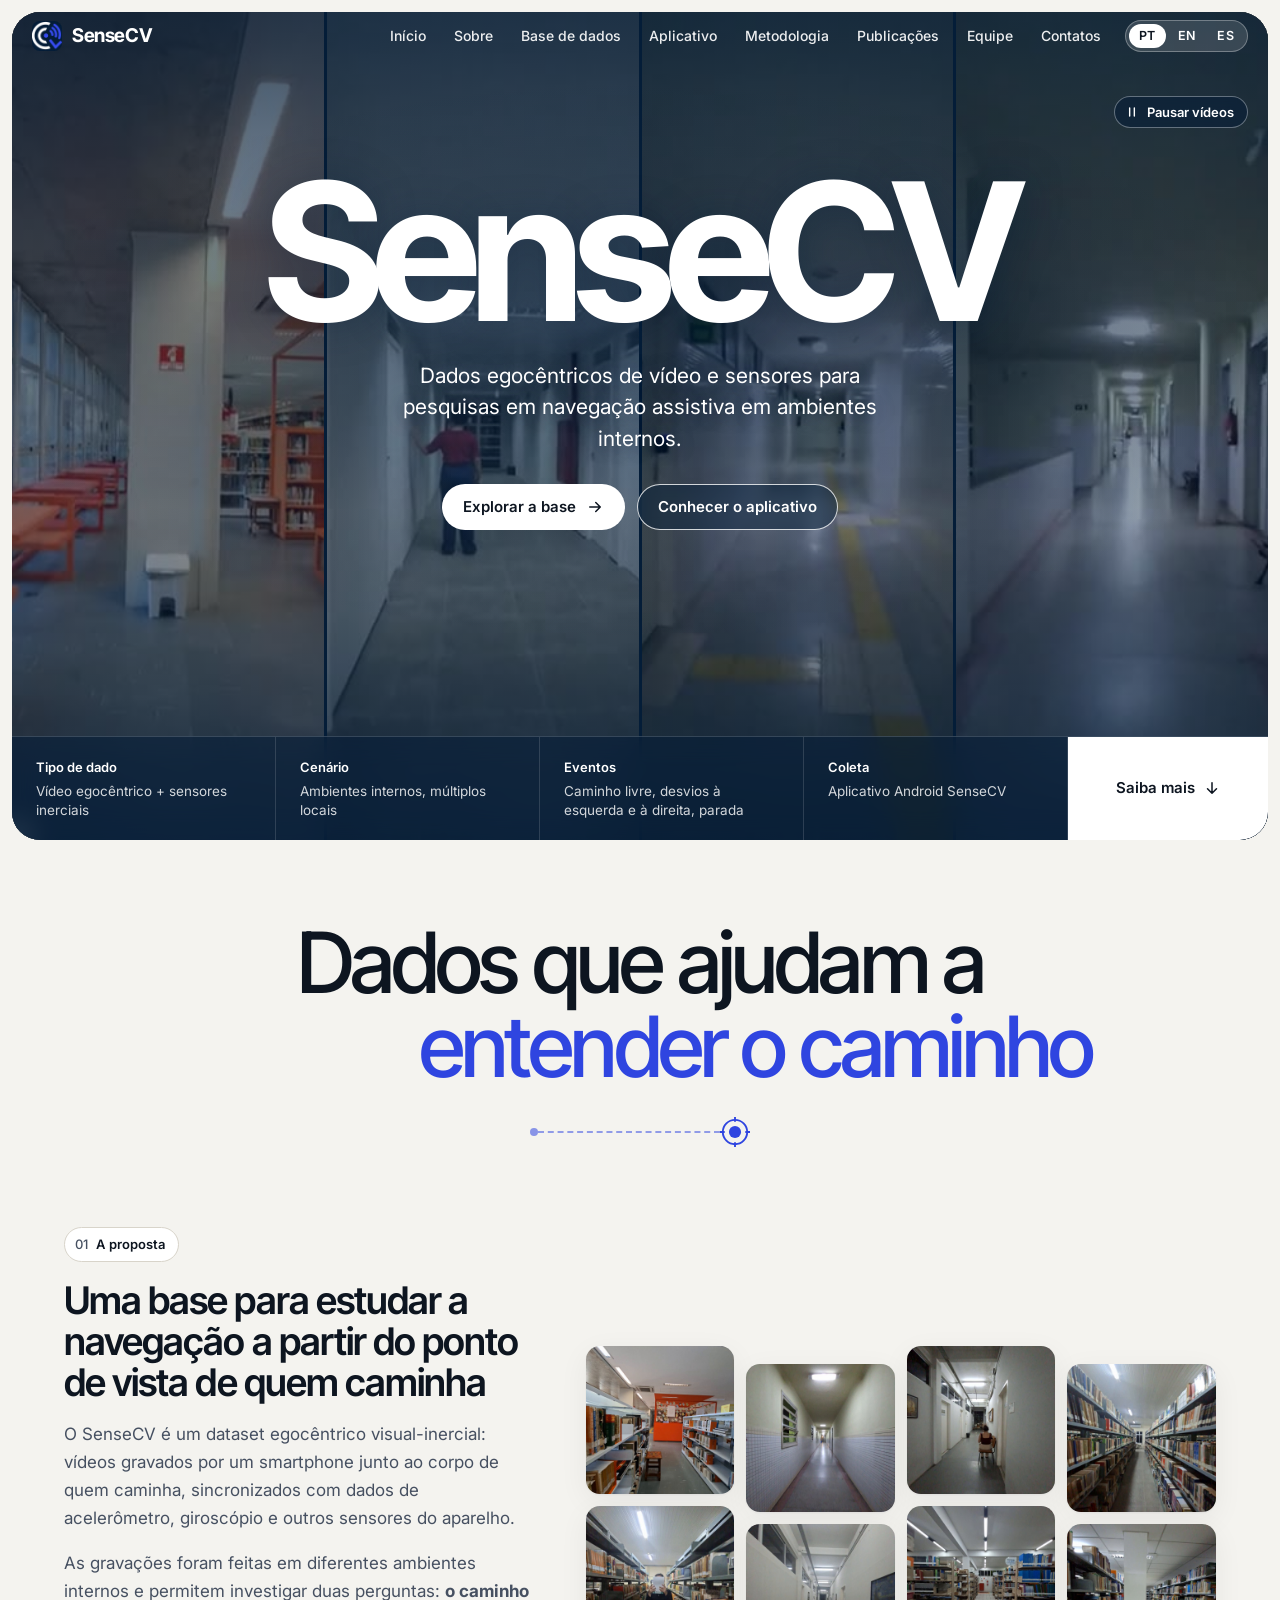
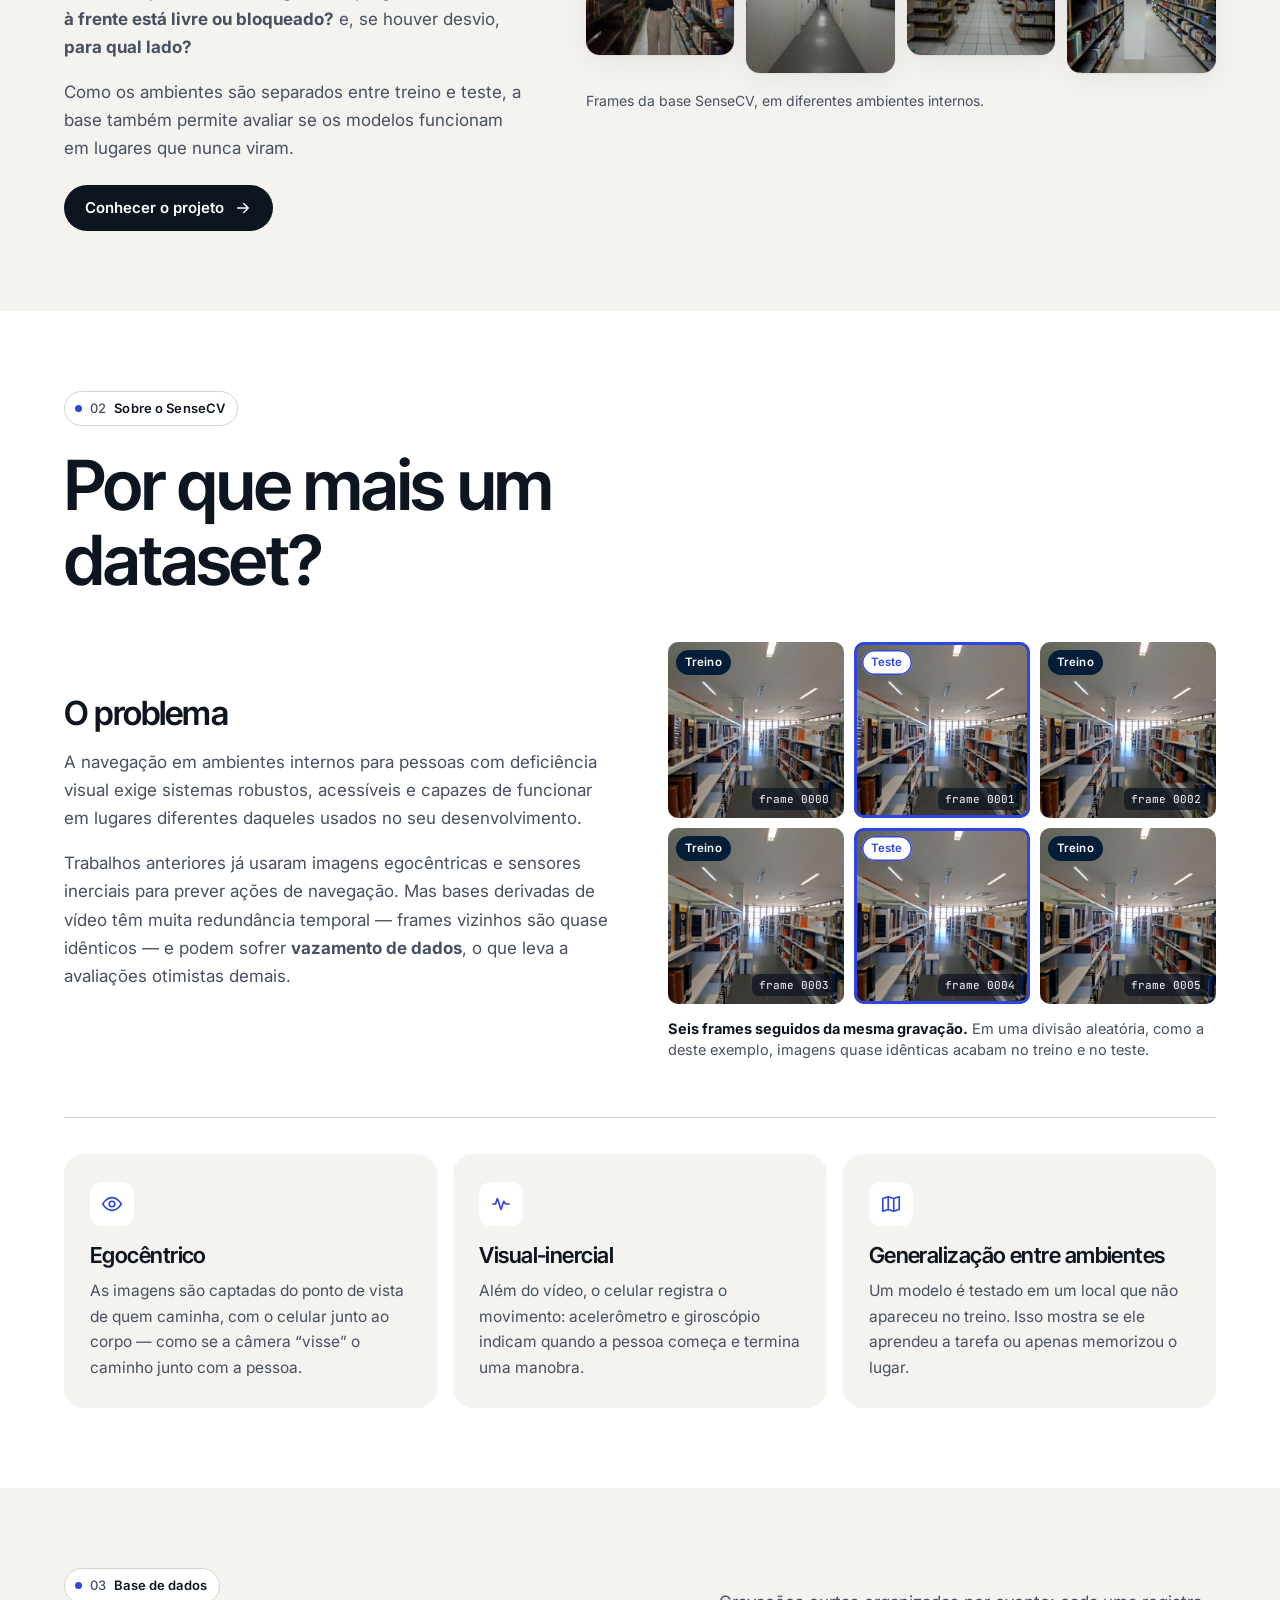
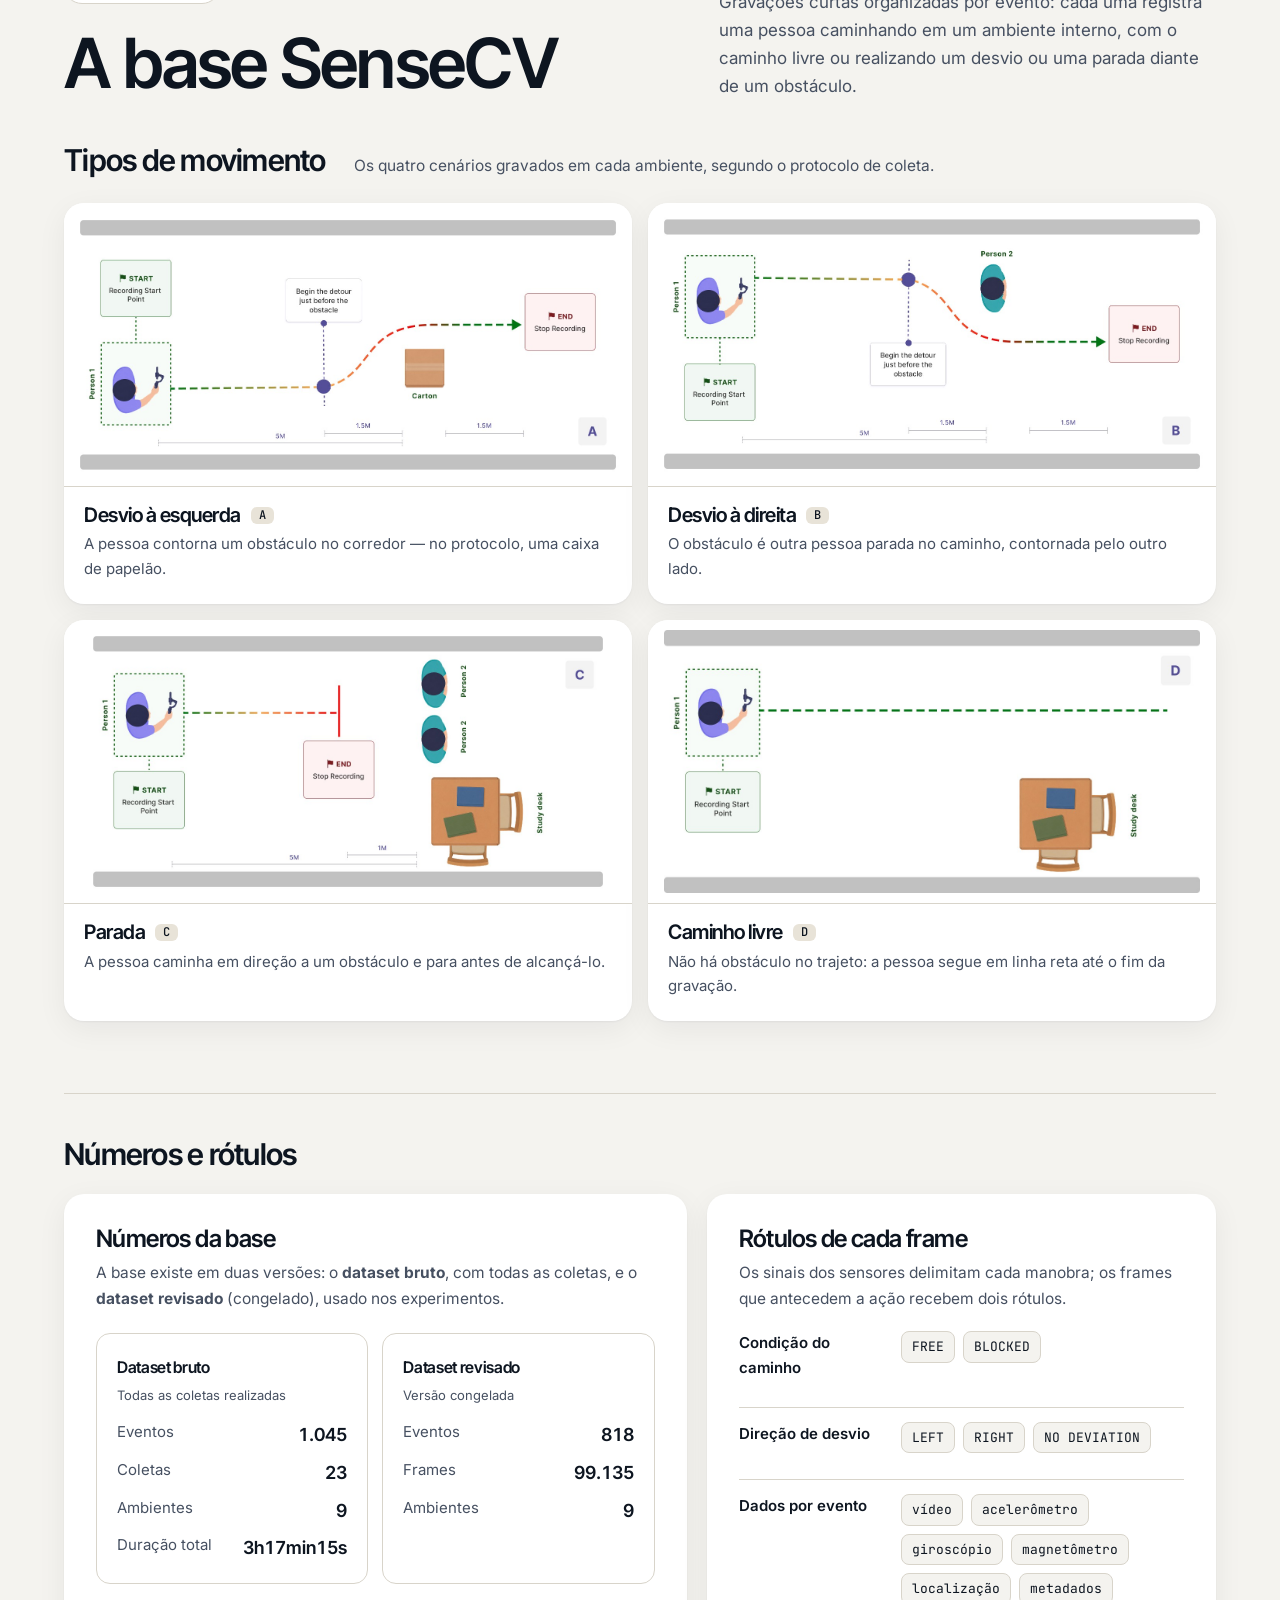
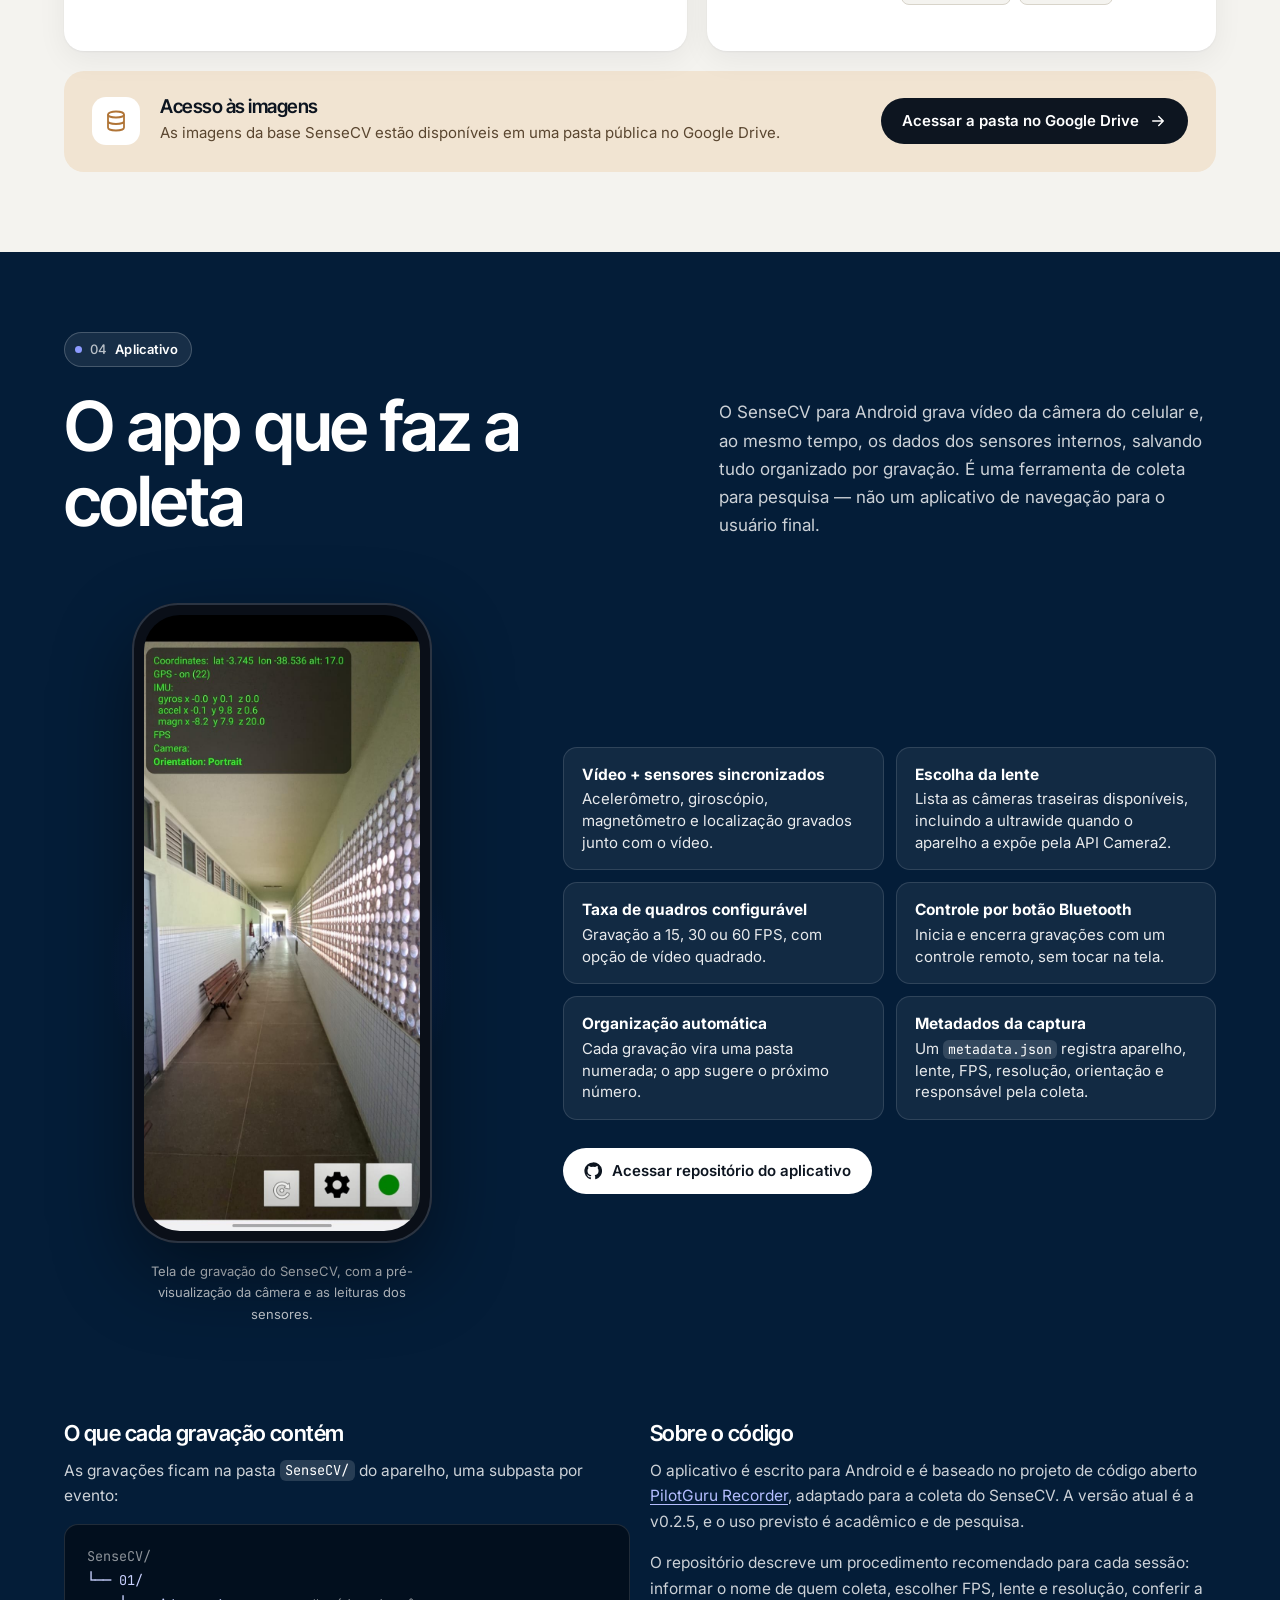
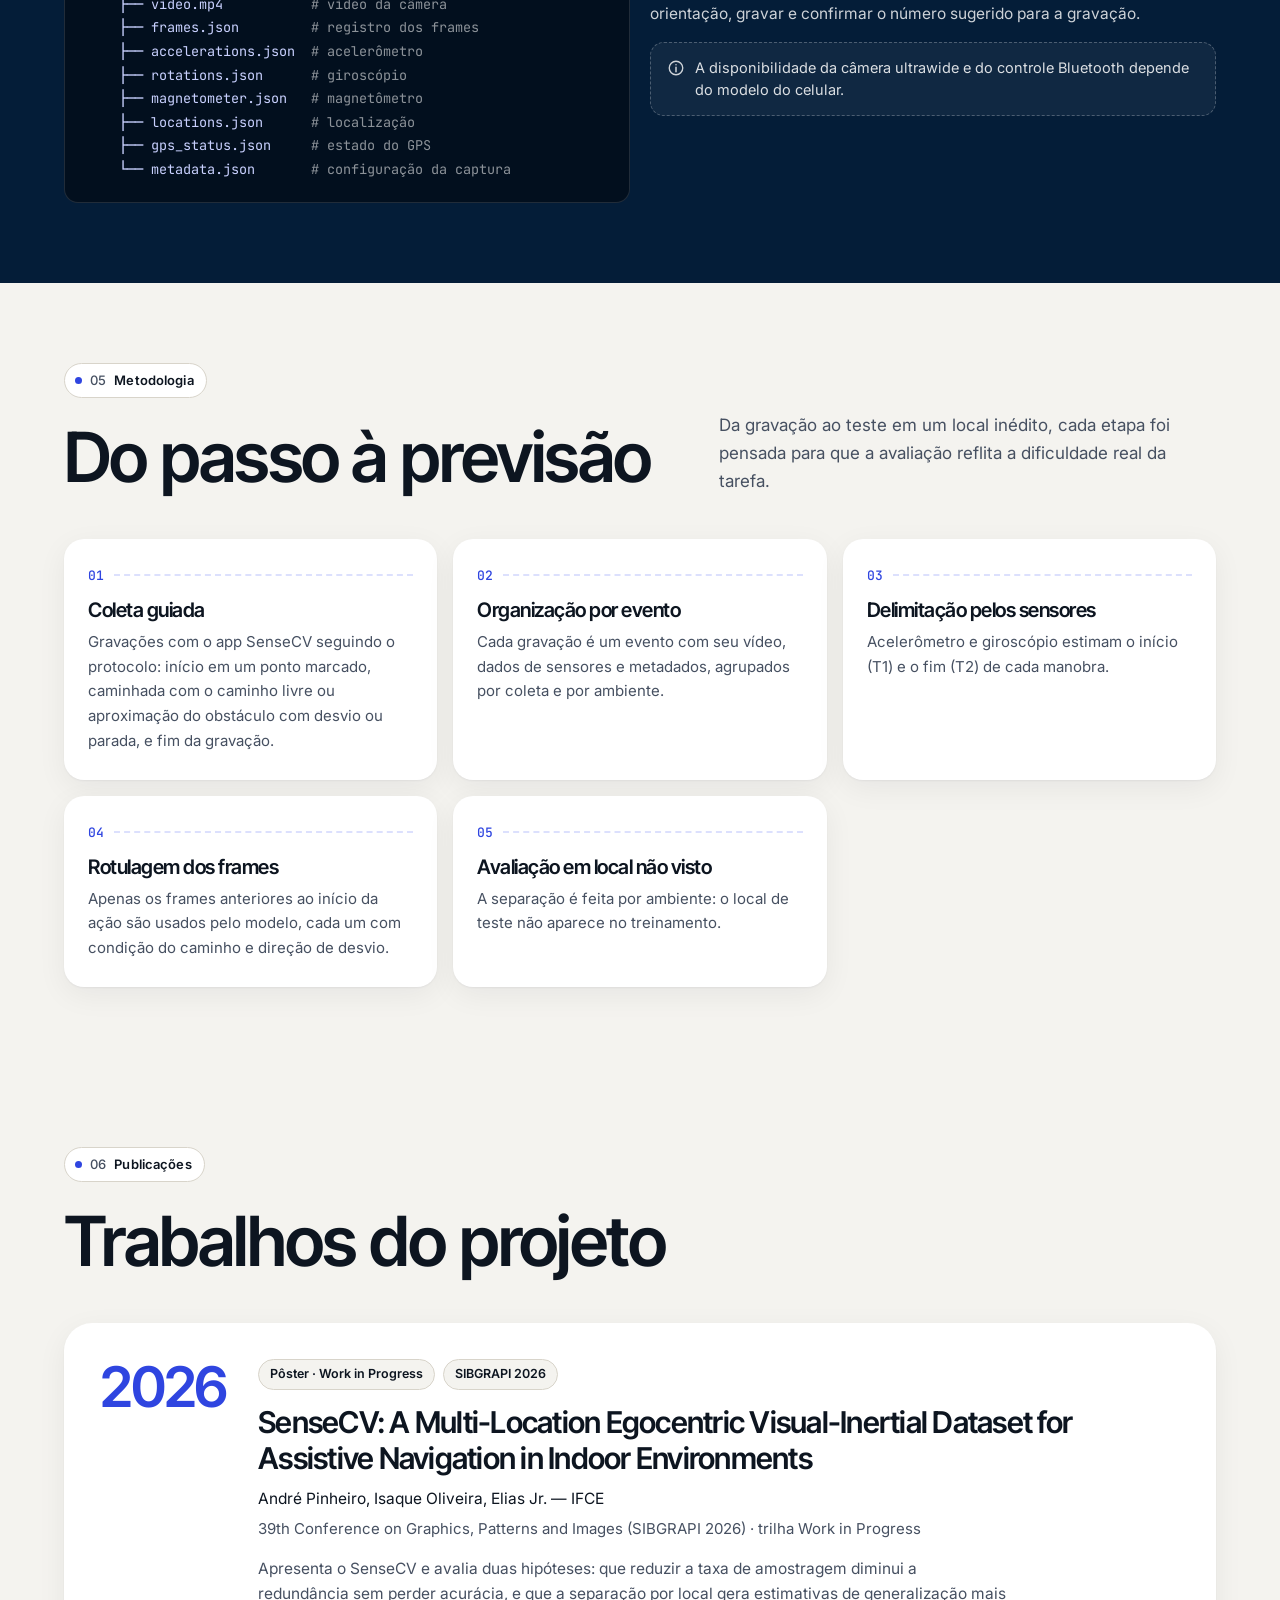
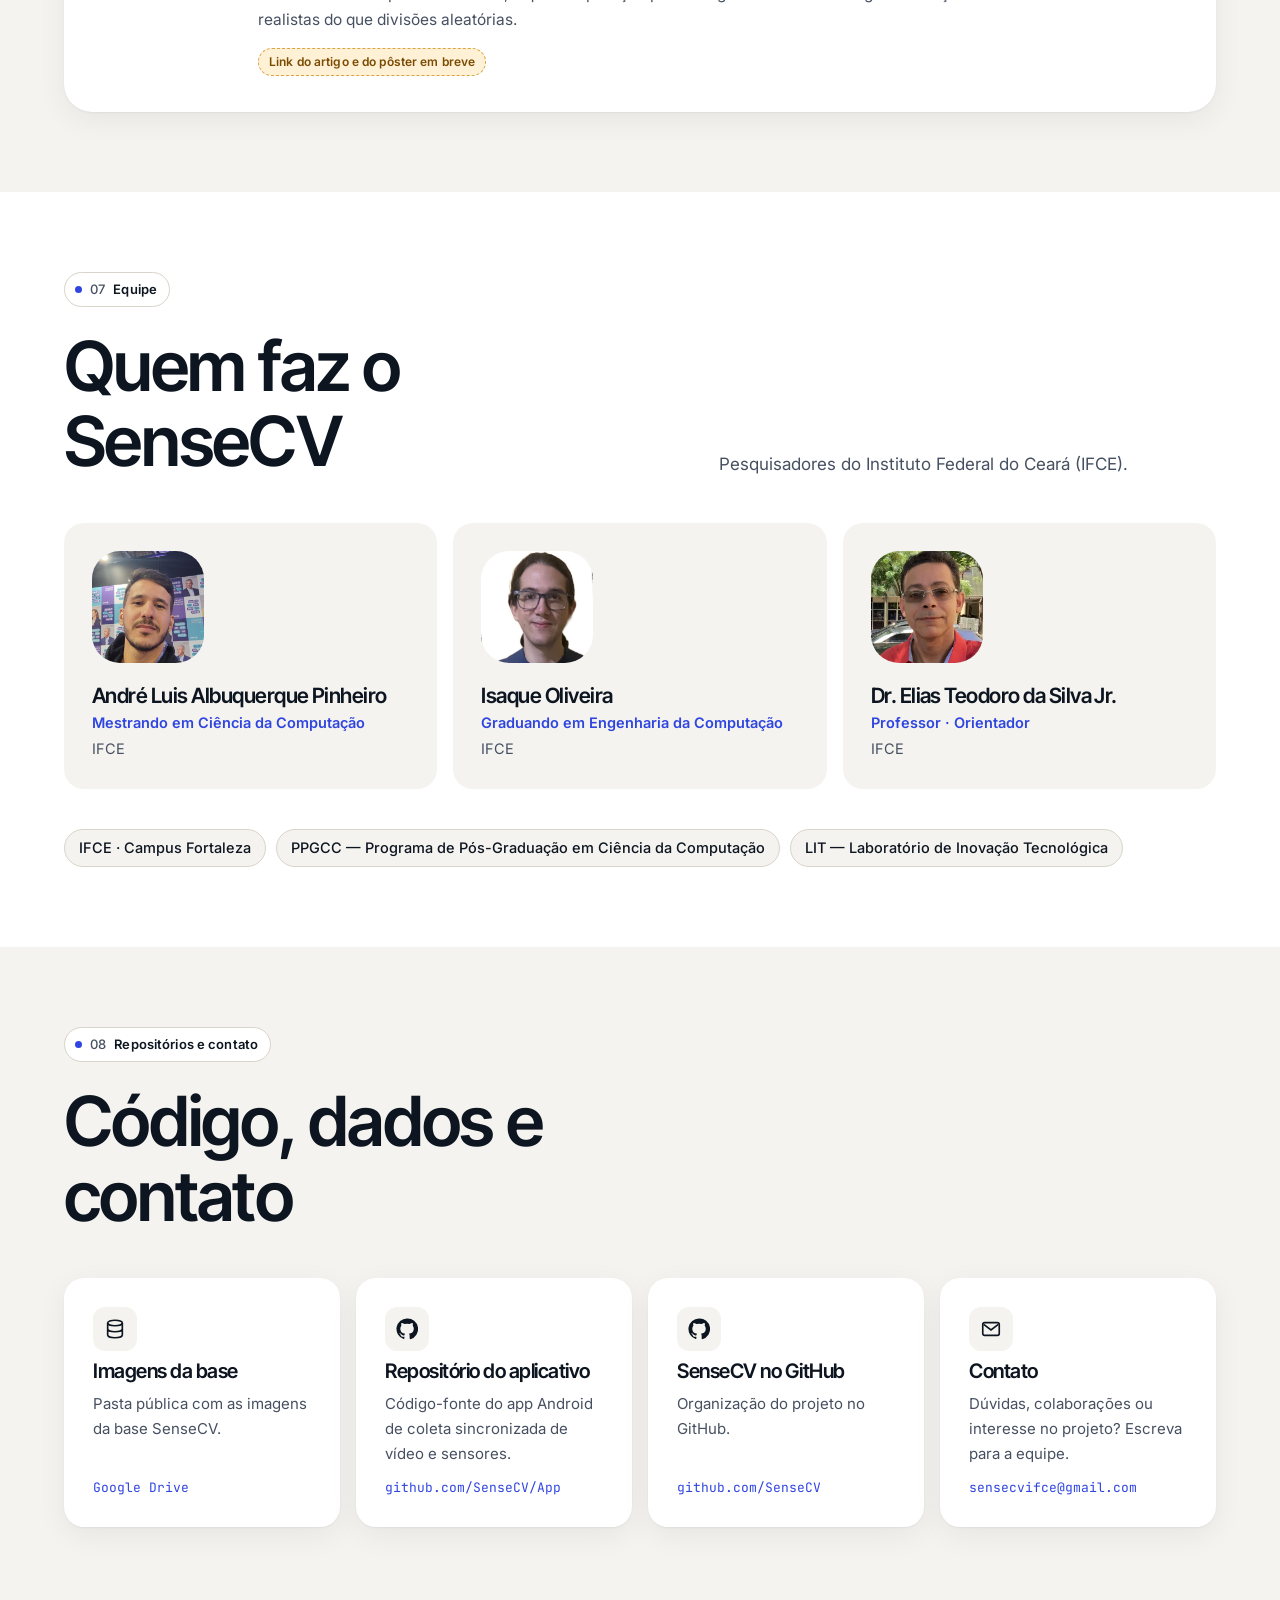
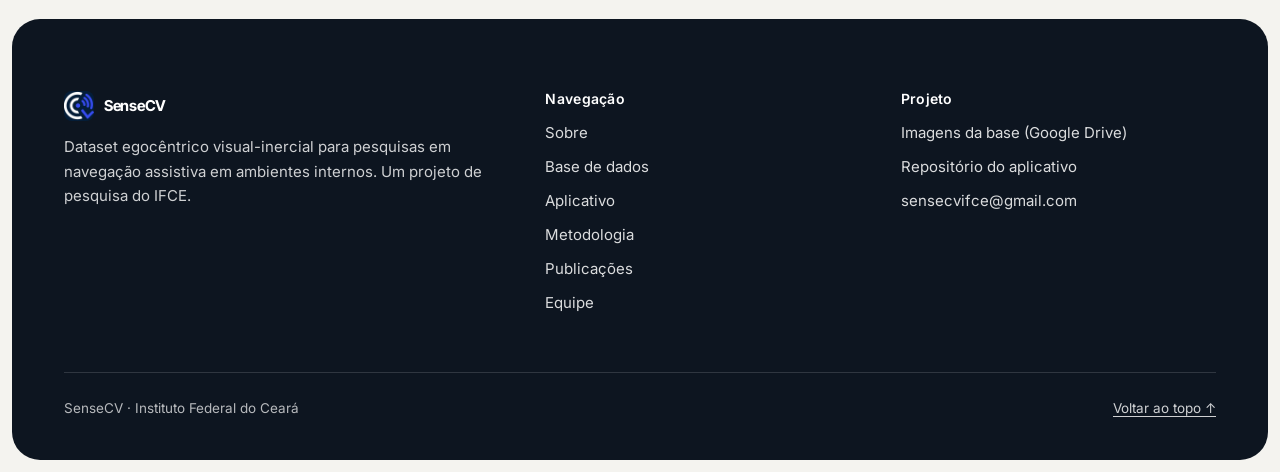
==== commit 371837bb: "Ajusta menu, rodapé, espaçamentos e cargo do orientador - Menu: "Repositórios e contato" passa a "Co" ====
--- a/index.html
+++ b/index.html
@@ -48,8 +48,8 @@
 .skip{position:absolute;left:16px;top:-60px;z-index:100;background:var(--ink);color:#fff;padding:10px 16px;border-radius:10px;font-weight:600;text-decoration:none}
 .skip:focus{top:16px;color:#fff}
 .wrap{max-width:var(--wrap);margin:0 auto;padding:0 24px}
-section{padding:112px 0}
-@media (max-width:720px){section{padding:76px 0}body{font-size:16px}}
+section{padding:80px 0}
+@media (max-width:720px){section{padding:56px 0}body{font-size:16px}}
 
 /* ---------- elementos reutilizáveis ---------- */
 .pill{display:inline-flex;align-items:center;gap:8px;font-size:13px;font-weight:600;letter-spacing:.01em;color:var(--ink);background:var(--surface);border:1px solid var(--line);padding:6px 12px 6px 10px;border-radius:999px}
@@ -67,7 +67,7 @@
 .btn-ghost-light:hover{background:#fff;color:var(--ink)}
 .eyebrow{margin-bottom:22px}
 .lede{font-size:clamp(18px,1.6vw,21px);color:var(--ink-2);max-width:62ch}
-.section-head{display:grid;grid-template-columns:1.1fr .9fr;gap:48px;align-items:end;margin-bottom:56px}
+.section-head{display:grid;grid-template-columns:1.1fr .9fr;gap:48px;align-items:end;margin-bottom:44px}
 .section-head h2{font-size:clamp(38px,5.4vw,72px);font-weight:600}
 .section-head p{color:var(--ink-2);margin:0}
 @media (max-width:860px){.section-head{grid-template-columns:1fr;gap:20px;margin-bottom:40px}}
@@ -155,7 +155,7 @@
 /* =========================================================
    Introdução
    ========================================================= */
-.intro{padding-top:110px}
+.intro{padding-top:80px}
 .intro-head{text-align:center;margin-bottom:28px}
 .big-statement{font-family:var(--display);font-weight:500;font-size:clamp(40px,6.6vw,92px);letter-spacing:-.045em;line-height:1;margin:0}
 .big-statement .l1{display:block}
@@ -368,7 +368,7 @@
 
 /* rodapé */
 footer{background:var(--ink);color:rgba(255,255,255,.8);padding:72px 0 40px;margin:12px;border-radius:var(--radius-xl)}
-.foot{display:grid;grid-template-columns:1.4fr 1fr 1fr .8fr;gap:40px}
+.foot{display:grid;grid-template-columns:1.4fr 1fr 1fr;gap:40px}
 .foot .brand{color:#fff;margin-bottom:14px}
 .foot h2{font-size:14px;font-family:var(--body);font-weight:600;letter-spacing:.02em;color:#fff;margin-bottom:12px}
 .foot ul{list-style:none;margin:0;padding:0;display:grid;gap:6px}
@@ -426,7 +426,7 @@
       <li><a href="#metodologia">Metodologia</a></li>
             <li><a href="#publicacoes">Publicações</a></li>
       <li><a href="#equipe">Equipe</a></li>
-      <li><a href="#links">Repositórios e contato</a></li>
+      <li><a href="#links">Contatos</a></li>
     </ul>
     <div class="lang" role="group" aria-label="Idioma" data-no-i18n>
       <button type="button" data-lang="pt" lang="pt-BR" aria-pressed="true" aria-label="Português">PT</button>
@@ -775,7 +775,7 @@
       <article class="person reveal">
         <img class="avatar photo" src="assets/equipe-elias.jpg" alt="Foto de Elias Teodoro da Silva Jr." width="400" height="400" loading="lazy">
         <h3>Dr. Elias Teodoro da Silva Jr.</h3>
-        <p class="role">Orientador</p>
+        <p class="role">Professor · Orientador</p>
         <p class="inst">IFCE</p>
       </article>
     </div>
@@ -845,14 +845,7 @@
         <ul>
           <li><a href="https://drive.google.com/drive/folders/1jgrDH1dpr8MdhZiJmi0aBYZ9k8JPrGbi?usp=sharing" target="_blank" rel="noopener noreferrer" aria-describedby="nova-guia">Imagens da base (Google Drive)</a></li>
           <li><a href="https://github.com/SenseCV/App" target="_blank" rel="noopener noreferrer" aria-describedby="nova-guia">Repositório do aplicativo</a></li>
-          <li><a href="https://github.com/SenseCV" target="_blank" rel="noopener noreferrer" aria-describedby="nova-guia">SenseCV no GitHub</a></li>
           <li><a href="mailto:sensecvifce@gmail.com">sensecvifce@gmail.com</a></li>
-        </ul>
-      </div>
-      <div>
-        <h2>Extras</h2>
-        <ul>
-          <li><a href="grupos/">Grupos de pesquisa</a></li>
         </ul>
       </div>
     </div>
@@ -860,7 +853,7 @@
   </div>
 </footer>
 
-<script type="application/json" id="i18n-data">{"en":{"units":{"Pular para o conteúdo":"Skip to content","Início":"Home","Sobre":"About","Base de dados":"Dataset","Aplicativo":"App","Metodologia":"Methodology","Publicações":"Publications","Equipe":"Team","Repositórios e contato":"Repositories & contact","abre em nova guia":"opens in a new tab","Dados egocêntricos de vídeo e sensores para pesquisas em navegação assistiva em ambientes internos.":"Egocentric video and sensor data for research on assistive navigation in indoor environments.","Explorar a base <svg aria-hidden=\"true\"><use href=\"#i-arrow\"><\/use><\/svg>":"Explore the dataset <svg aria-hidden=\"true\"><use href=\"#i-arrow\"><\/use><\/svg>","Conhecer o aplicativo":"Meet the app","Tipo de dado":"Data type","Vídeo egocêntrico + sensores inerciais":"Egocentric video + inertial sensors","Cenário":"Setting","Ambientes internos, múltiplos locais":"Indoor environments, multiple locations","Eventos":"Events","Caminho livre, desvios à esquerda e à direita, parada":"Free path, left and right detours, stop","Coleta":"Collection","Aplicativo Android SenseCV":"SenseCV Android app","Saiba mais <svg aria-hidden=\"true\"><use href=\"#i-down\"><\/use><\/svg>":"Learn more <svg aria-hidden=\"true\"><use href=\"#i-down\"><\/use><\/svg>","Dados que ajudam&nbsp;a":"Data that helps","entender o caminho":"understand the path","<span class=\"num\">01<\/span> A proposta":"<span class=\"num\">01<\/span> The proposal","Uma base para estudar a navegação a partir do ponto de vista de quem caminha":"A dataset for studying navigation from the walker's point of view","O SenseCV é um dataset egocêntrico visual-inercial: vídeos gravados por um smartphone junto ao corpo de quem caminha, sincronizados com dados de acelerômetro, giroscópio e outros sensores do aparelho.":"SenseCV is an egocentric visual-inertial dataset: videos recorded by a smartphone held close to the walker's body, synchronized with data from the accelerometer, gyroscope and other sensors on the device.","As gravações foram feitas em diferentes ambientes internos e permitem investigar duas perguntas: <strong>o caminho à frente está livre ou bloqueado?<\/strong> e, se houver desvio, <strong>para qual lado?<\/strong>":"The recordings were made in different indoor environments and make it possible to investigate two questions: <strong>is the path ahead free or blocked?<\/strong> and, if a detour is needed, <strong>to which side?<\/strong>","Como os ambientes são separados entre treino e teste, a base também permite avaliar se os modelos funcionam em lugares que nunca viram.":"Because environments are kept separate between training and testing, the dataset also makes it possible to assess whether models work in places they have never seen.","Conhecer o projeto <svg aria-hidden=\"true\"><use href=\"#i-arrow\"><\/use><\/svg>":"About the project <svg aria-hidden=\"true\"><use href=\"#i-arrow\"><\/use><\/svg>","Frames da base SenseCV, em diferentes ambientes internos.":"Frames from the SenseCV dataset, in different indoor environments.","<span class=\"dot\"><\/span><span class=\"num\">02<\/span> Sobre o SenseCV":"<span class=\"dot\"><\/span><span class=\"num\">02<\/span> About SenseCV","Por que mais um dataset?":"Why another dataset?","O problema":"The problem","A navegação em ambientes internos para pessoas com deficiência visual exige sistemas robustos, acessíveis e capazes de funcionar em lugares diferentes daqueles usados no seu desenvolvimento.":"Indoor navigation for people with visual impairments requires systems that are robust, accessible and able to work in places different from those used during their development.","Trabalhos anteriores já usaram imagens egocêntricas e sensores inerciais para prever ações de navegação. Mas bases derivadas de vídeo têm muita redundância temporal — frames vizinhos são quase idênticos — e podem sofrer <strong>vazamento de dados<\/strong>, o que leva a avaliações otimistas demais.":"Previous work has already used egocentric images and inertial sensors to predict navigation actions. But video-derived datasets carry a lot of temporal redundancy — neighboring frames are nearly identical — and can suffer from <strong>data leakage<\/strong>, which leads to overly optimistic evaluations.","Treino":"Train","Teste":"Test","<strong>Seis frames seguidos da mesma gravação.<\/strong> Em uma divisão aleatória, como a deste exemplo, imagens quase idênticas acabam no treino e no teste.":"<strong>Six consecutive frames from the same recording.<\/strong> In a random split, like the one in this example, nearly identical images end up in both the training and test sets.","Conceitos-chave":"Key concepts","Egocêntrico":"Egocentric","As imagens são captadas do ponto de vista de quem caminha, com o celular junto ao corpo — como se a câmera “visse” o caminho junto com a pessoa.":"Images are captured from the walker's point of view, with the phone held close to the body — as if the camera “saw” the path together with the person.","Visual-inercial":"Visual-inertial","Além do vídeo, o celular registra o movimento: acelerômetro e giroscópio indicam quando a pessoa começa e termina uma manobra.":"Besides video, the phone records motion: the accelerometer and gyroscope indicate when the person starts and finishes a maneuver.","Generalização entre ambientes":"Generalization across environments","Um modelo é testado em um local que não apareceu no treino. Isso mostra se ele aprendeu a tarefa ou apenas memorizou o lugar.":"A model is tested in a location that did not appear in training. This shows whether it learned the task or just memorized the place.","<span class=\"dot\"><\/span><span class=\"num\">03<\/span> Base de dados":"<span class=\"dot\"><\/span><span class=\"num\">03<\/span> Dataset","A base SenseCV":"The SenseCV dataset","Gravações curtas organizadas por evento: cada uma registra uma pessoa caminhando em um ambiente interno, com o caminho livre ou realizando um desvio ou uma parada diante de um obstáculo.":"Short recordings organized by event: each one captures a person walking in an indoor environment, either along a free path or making a detour or a stop in front of an obstacle.","Tipos de movimento":"Types of movement","Os quatro cenários gravados em cada ambiente, segundo o protocolo de coleta.":"The four scenarios recorded in each environment, following the collection protocol.","Desvio à esquerda <span>A<\/span>":"Left detour <span>A<\/span>","A pessoa contorna um obstáculo no corredor — no protocolo, uma caixa de papelão.":"The person goes around an obstacle in the corridor — in the protocol, a cardboard box.","Desvio à direita <span>B<\/span>":"Right detour <span>B<\/span>","O obstáculo é outra pessoa parada no caminho, contornada pelo outro lado.":"The obstacle is another person standing in the way, passed on the other side.","Parada <span>C<\/span>":"Stop <span>C<\/span>","A pessoa caminha em direção a um obstáculo e para antes de alcançá-lo.":"The person walks toward an obstacle and stops before reaching it.","Caminho livre <span>D<\/span>":"Free path <span>D<\/span>","Não há obstáculo no trajeto: a pessoa segue em linha reta até o fim da gravação.":"There is no obstacle along the way: the person walks straight ahead until the end of the recording.","Números e rótulos":"Numbers and labels","Números da base":"The dataset in numbers","A base existe em duas versões: o <strong>dataset bruto<\/strong>, com todas as coletas, e o <strong>dataset revisado<\/strong> (congelado), usado nos experimentos.":"The dataset exists in two versions: the <strong>raw dataset<\/strong>, with all collections, and the <strong>revised dataset<\/strong> (frozen), used in the experiments.","Dataset bruto":"Raw dataset","Todas as coletas realizadas":"All collections carried out","1.045":"1,045","Coletas":"Collections","Ambientes":"Environments","Duração total":"Total duration","Dataset revisado":"Revised dataset","Versão congelada":"Frozen version","99.135":"99,135","Rótulos de cada frame":"Labels for each frame","Os sinais dos sensores delimitam cada manobra; os frames que antecedem a ação recebem dois rótulos.":"Sensor signals mark the boundaries of each maneuver; the frames preceding the action receive two labels.","Condição do caminho":"Path condition","Direção de desvio":"Detour direction","Dados por evento":"Data per event","vídeo":"video","acelerômetro":"accelerometer","giroscópio":"gyroscope","magnetômetro":"magnetometer","localização":"location","metadados":"metadata","Acesso às imagens":"Access to the images","As imagens da base SenseCV estão disponíveis em uma pasta pública no Google Drive.":"The SenseCV dataset images are available in a public Google Drive folder.","Acessar a pasta no Google Drive <svg aria-hidden=\"true\"><use href=\"#i-arrow\"><\/use><\/svg>":"Open the Google Drive folder <svg aria-hidden=\"true\"><use href=\"#i-arrow\"><\/use><\/svg>","<span class=\"dot\"><\/span><span class=\"num\">04<\/span> Aplicativo":"<span class=\"dot\"><\/span><span class=\"num\">04<\/span> App","O app que faz a coleta":"The app behind the collection","O SenseCV para Android grava vídeo da câmera do celular e, ao mesmo tempo, os dados dos sensores internos, salvando tudo organizado por gravação. É uma ferramenta de coleta para pesquisa — não um aplicativo de navegação para o usuário final.":"SenseCV for Android records video from the phone's camera and, at the same time, data from the built-in sensors, saving everything organized by recording. It is a data collection tool for research — not a navigation app for end users.","Tela de gravação do SenseCV, com a pré-visualização da câmera e as leituras dos sensores.":"SenseCV recording screen, with the camera preview and sensor readings.","<strong>Vídeo + sensores sincronizados<\/strong>Acelerômetro, giroscópio, magnetômetro e localização gravados junto com o vídeo.":"<strong>Synchronized video + sensors<\/strong>Accelerometer, gyroscope, magnetometer and location recorded together with the video.","<strong>Escolha da lente<\/strong>Lista as câmeras traseiras disponíveis, incluindo a ultrawide quando o aparelho a expõe pela API Camera2.":"<strong>Lens selection<\/strong>Lists the available rear cameras, including the ultrawide when the device exposes it through the Camera2 API.","<strong>Taxa de quadros configurável<\/strong>Gravação a 15, 30 ou 60 FPS, com opção de vídeo quadrado.":"<strong>Configurable frame rate<\/strong>Recording at 15, 30 or 60 FPS, with a square video option.","<strong>Controle por botão Bluetooth<\/strong>Inicia e encerra gravações com um controle remoto, sem tocar na tela.":"<strong>Bluetooth button control<\/strong>Starts and stops recordings with a remote control, without touching the screen.","<strong>Organização automática<\/strong>Cada gravação vira uma pasta numerada; o app sugere o próximo número.":"<strong>Automatic organization<\/strong>Each recording becomes a numbered folder; the app suggests the next number.","<strong>Metadados da captura<\/strong>Um <code>metadata.json<\/code> registra aparelho, lente, FPS, resolução, orientação e responsável pela coleta.":"<strong>Capture metadata<\/strong>A <code>metadata.json<\/code> file records the device, lens, FPS, resolution, orientation and the person responsible for the collection.","<svg aria-hidden=\"true\"><use href=\"#i-github\"><\/use><\/svg>Acessar repositório do aplicativo":"<svg aria-hidden=\"true\"><use href=\"#i-github\"><\/use><\/svg>Open the app repository","O que cada gravação contém":"What each recording contains","As gravações ficam na pasta <code>SenseCV/<\/code> do aparelho, uma subpasta por evento:":"Recordings are stored in the device's <code>SenseCV/<\/code> folder, one subfolder per event:","# vídeo da câmera":"# camera video","# registro dos frames":"# frame log","# acelerômetro":"# accelerometer","# giroscópio":"# gyroscope","# magnetômetro":"# magnetometer","# localização":"# location","# estado do GPS":"# GPS status","# configuração da captura":"# capture settings","Sobre o código":"About the code","O aplicativo é escrito para Android e é baseado no projeto de código aberto <a href=\"https://github.com/waiwnf/pilotguru\" target=\"_blank\" rel=\"noopener noreferrer\" aria-describedby=\"nova-guia\">PilotGuru Recorder<\/a>, adaptado para a coleta do SenseCV. A versão atual é a v0.2.5, e o uso previsto é acadêmico e de pesquisa.":"The app is written for Android and is based on the open-source project <a href=\"https://github.com/waiwnf/pilotguru\" target=\"_blank\" rel=\"noopener noreferrer\" aria-describedby=\"nova-guia\">PilotGuru Recorder<\/a>, adapted for SenseCV data collection. The current version is v0.2.5, and its intended use is academic and research work.","O repositório descreve um procedimento recomendado para cada sessão: informar o nome de quem coleta, escolher FPS, lente e resolução, conferir a orientação, gravar e confirmar o número sugerido para a gravação.":"The repository describes a recommended procedure for each session: enter the collector's name, choose FPS, lens and resolution, check the orientation, record, and confirm the suggested number for the recording.","A disponibilidade da câmera ultrawide e do controle Bluetooth depende do modelo do celular.":"Availability of the ultrawide camera and Bluetooth control depends on the phone model.","<span class=\"dot\"><\/span><span class=\"num\">05<\/span> Metodologia":"<span class=\"dot\"><\/span><span class=\"num\">05<\/span> Methodology","Do passo à previsão":"From step to prediction","Da gravação ao teste em um local inédito, cada etapa foi pensada para que a avaliação reflita a dificuldade real da tarefa.":"From recording to testing in an unseen location, each stage was designed so that the evaluation reflects the real difficulty of the task.","Coleta guiada":"Guided collection","Gravações com o app SenseCV seguindo o protocolo: início em um ponto marcado, caminhada com o caminho livre ou aproximação do obstáculo com desvio ou parada, e fim da gravação.":"Recordings made with the SenseCV app following the protocol: start at a marked point, walk along a free path or approach the obstacle with a detour or a stop, and end the recording.","Organização por evento":"Organization by event","Cada gravação é um evento com seu vídeo, dados de sensores e metadados, agrupados por coleta e por ambiente.":"Each recording is an event with its video, sensor data and metadata, grouped by collection and by environment.","Delimitação pelos sensores":"Sensor-based segmentation","Acelerômetro e giroscópio estimam o início (T1) e o fim (T2) de cada manobra.":"The accelerometer and gyroscope estimate the start (T1) and the end (T2) of each maneuver.","Rotulagem dos frames":"Frame labeling","Apenas os frames anteriores ao início da ação são usados pelo modelo, cada um com condição do caminho e direção de desvio.":"Only the frames before the start of the action are used by the model, each with a path condition and a detour direction.","Avaliação em local não visto":"Evaluation in an unseen location","A separação é feita por ambiente: o local de teste não aparece no treinamento.":"The split is done by environment: the test location does not appear in training.","<span class=\"dot\"><\/span><span class=\"num\">06<\/span> Publicações":"<span class=\"dot\"><\/span><span class=\"num\">06<\/span> Publications","Trabalhos do projeto":"Project publications","Pôster · Work in Progress":"Poster · Work in Progress","39th Conference on Graphics, Patterns and Images (SIBGRAPI 2026) · trilha Work in Progress":"39th Conference on Graphics, Patterns and Images (SIBGRAPI 2026) · Work in Progress track","Apresenta o SenseCV e avalia duas hipóteses: que reduzir a taxa de amostragem diminui a redundância sem perder acurácia, e que a separação por local gera estimativas de generalização mais realistas do que divisões aleatórias.":"Introduces SenseCV and evaluates two hypotheses: that reducing the sampling rate lowers redundancy without losing accuracy, and that splitting by location yields more realistic generalization estimates than random splits.","Link do artigo e do pôster em breve":"Paper and poster links coming soon","<span class=\"dot\"><\/span><span class=\"num\">07<\/span> Equipe":"<span class=\"dot\"><\/span><span class=\"num\">07<\/span> Team","Quem faz o SenseCV":"The people behind SenseCV","Pesquisadores do Instituto Federal do Ceará (IFCE).":"Researchers at the Federal Institute of Ceará (IFCE).","Mestrando em Ciência da Computação":"Master's student in Computer Science","Graduando em Engenharia da Computação":"Undergraduate student in Computer Engineering","Orientador":"Advisor","IFCE · Campus Fortaleza":"IFCE · Fortaleza Campus","PPGCC — Programa de Pós-Graduação em Ciência da Computação":"PPGCC — Graduate Program in Computer Science","LIT — Laboratório de Inovação Tecnológica":"LIT — Technological Innovation Laboratory","<span class=\"dot\"><\/span><span class=\"num\">08<\/span> Repositórios e contato":"<span class=\"dot\"><\/span><span class=\"num\">08<\/span> Repositories & contact","Código, dados e contato":"Code, data and contact","Imagens da base":"Dataset images","Pasta pública com as imagens da base SenseCV.":"Public folder with the SenseCV dataset images.","Repositório do aplicativo":"App repository","Código-fonte do app Android de coleta sincronizada de vídeo e sensores.":"Source code of the Android app for synchronized video and sensor collection.","SenseCV no GitHub":"SenseCV on GitHub","Organização do projeto no GitHub.":"The project's organization on GitHub.","Contato":"Contact","Dúvidas, colaborações ou interesse no projeto? Escreva para a equipe.":"Questions, collaborations or interest in the project? Write to the team.","Dataset egocêntrico visual-inercial para pesquisas em navegação assistiva em ambientes internos. Um projeto de pesquisa do IFCE.":"Egocentric visual-inertial dataset for research on assistive navigation in indoor environments. A research project from IFCE.","Navegação":"Navigation","Projeto":"Project","Grupos de pesquisa":"Research groups","Imagens da base (Google Drive)":"Dataset images (Google Drive)","SenseCV · Instituto Federal do Ceará":"SenseCV · Federal Institute of Ceará","Voltar ao topo ↑":"Back to top ↑"},"attrs":{"Navegação principal":"Main navigation","Quatro gravações da base SenseCV lado a lado, feitas em primeira pessoa: corredor de biblioteca com bancos laranja e um pilar no caminho; corredor branco com uma pessoa parada à frente, contornada durante a caminhada; corredor com piso tátil amarelo; corredor longo com paredes de azulejo.":"Four recordings from the SenseCV dataset side by side, shot in first person: a library corridor with orange benches and a pillar in the way; a white corridor with a person standing ahead, passed during the walk; a corridor with yellow tactile paving; a long corridor with tiled walls.","Frame da base: corredor entre estantes de uma biblioteca, com um banquinho de madeira no meio do caminho e um balcão laranja ao fundo.":"Dataset frame: corridor between library shelves, with a small wooden stool in the middle of the way and an orange counter in the background.","Frame da base: corredor estreito e livre, com paredes revestidas de azulejos brancos e luminárias no teto.":"Dataset frame: narrow, free corridor with white-tiled walls and ceiling lights.","Frame da base: corredor com uma pessoa sentada em uma cadeira no meio do caminho, vista de costas.":"Dataset frame: corridor with a person sitting on a chair in the middle of the way, seen from behind.","Frame da base: corredor livre entre duas estantes altas de livros em uma biblioteca.":"Dataset frame: free corridor between two tall bookshelves in a library.","Frame da base: corredor entre estantes de biblioteca com uma pessoa em pé bloqueando a passagem, segurando uma folha diante do rosto.":"Dataset frame: corridor between library shelves with a person standing in the way, holding a sheet of paper in front of their face.","Frame da base: corredor livre de paredes brancas, com portas e quadros nas laterais.":"Dataset frame: free corridor with white walls, with doors and framed pictures on the sides.","Frame da base: corredor amplo e livre entre estantes de madeira em uma biblioteca, com piso de cerâmica clara.":"Dataset frame: wide, free corridor between wooden shelves in a library, with light ceramic flooring.","Frame da base: corredor de biblioteca com um pilar branco no caminho, entre estantes de livros.":"Dataset frame: library corridor with a white pillar in the way, between bookshelves.","Seis frames consecutivos de uma mesma gravação em uma biblioteca, praticamente idênticos entre si: um corredor entre estantes com um banquinho branco no caminho. Na divisão aleatória de exemplo, os frames 0, 2, 3 e 5 ficam no treino e os frames 1 e 4 ficam no teste.":"Six consecutive frames from the same recording in a library, practically identical to one another: a corridor between shelves with a small white stool in the way. In the example random split, frames 0, 2, 3 and 5 go to training and frames 1 and 4 go to testing.","Diagrama do evento de desvio à esquerda, contornando uma caixa de papelão.":"Diagram of the left detour event, going around a cardboard box.","Diagrama do evento de desvio à direita, contornando outra pessoa.":"Diagram of the right detour event, going around another person.","Diagrama do evento de parada diante de uma mesa com duas pessoas.":"Diagram of the stop event in front of a desk with two people.","Diagrama do evento de caminho livre: a pessoa segue em linha reta até o fim do corredor.":"Diagram of the free path event: the person walks straight ahead to the end of the corridor.","Captura de tela do aplicativo SenseCV: a pré-visualização da câmera mostra um corredor interno; no alto, um painel exibe coordenadas, estado do GPS, leituras de giroscópio, acelerômetro e magnetômetro e a orientação do aparelho; embaixo, botões para trocar de câmera, abrir as configurações e iniciar a gravação.":"Screenshot of the SenseCV app: the camera preview shows an indoor corridor; at the top, a panel displays coordinates, GPS status, gyroscope, accelerometer and magnetometer readings and the device orientation; at the bottom, buttons to switch cameras, open settings and start recording.","Estrutura de pastas de uma gravação":"Folder structure of a recording","Foto de André Luis Albuquerque Pinheiro":"Photo of André Luis Albuquerque Pinheiro","Foto de Isaque Oliveira":"Photo of Isaque Oliveira","Foto de Elias Teodoro da Silva Jr.":"Photo of Elias Teodoro da Silva Jr.","Seções do site":"Site sections"},"title":"SenseCV","desc":"SenseCV: an egocentric visual-inertial dataset, collected in multiple indoor environments, for research on assistive navigation. A research project from IFCE."},"es":{"units":{"Pular para o conteúdo":"Saltar al contenido","<svg aria-hidden=\"true\"><use href=\"#i-menu\"><\/use><\/svg>Menu":"<svg aria-hidden=\"true\"><use href=\"#i-menu\"><\/use><\/svg>Menú","Início":"Inicio","Sobre":"Acerca","Base de dados":"Base de datos","Aplicativo":"Aplicación","Metodologia":"Metodología","Publicações":"Publicaciones","Equipe":"Equipo","Repositórios e contato":"Repositorios y contacto","abre em nova guia":"se abre en una pestaña nueva","Dados egocêntricos de vídeo e sensores para pesquisas em navegação assistiva em ambientes internos.":"Datos egocéntricos de vídeo y sensores para la investigación en navegación asistiva en ambientes interiores.","Explorar a base <svg aria-hidden=\"true\"><use href=\"#i-arrow\"><\/use><\/svg>":"Explorar la base <svg aria-hidden=\"true\"><use href=\"#i-arrow\"><\/use><\/svg>","Conhecer o aplicativo":"Conocer la aplicación","Tipo de dado":"Tipo de dato","Vídeo egocêntrico + sensores inerciais":"Vídeo egocéntrico + sensores inerciales","Cenário":"Escenario","Ambientes internos, múltiplos locais":"Ambientes interiores, múltiples lugares","Caminho livre, desvios à esquerda e à direita, parada":"Camino libre, desvíos a la izquierda y a la derecha, parada","Coleta":"Recolección","Aplicativo Android SenseCV":"Aplicación Android SenseCV","Saiba mais <svg aria-hidden=\"true\"><use href=\"#i-down\"><\/use><\/svg>":"Saber más <svg aria-hidden=\"true\"><use href=\"#i-down\"><\/use><\/svg>","Dados que ajudam&nbsp;a":"Datos que ayudan&nbsp;a","entender o caminho":"entender el camino","<span class=\"num\">01<\/span> A proposta":"<span class=\"num\">01<\/span> La propuesta","Uma base para estudar a navegação a partir do ponto de vista de quem caminha":"Una base para estudiar la navegación desde el punto de vista de quien camina","O SenseCV é um dataset egocêntrico visual-inercial: vídeos gravados por um smartphone junto ao corpo de quem caminha, sincronizados com dados de acelerômetro, giroscópio e outros sensores do aparelho.":"SenseCV es un dataset egocéntrico visual-inercial: vídeos grabados con un smartphone junto al cuerpo de quien camina, sincronizados con datos del acelerómetro, el giroscopio y otros sensores del dispositivo.","As gravações foram feitas em diferentes ambientes internos e permitem investigar duas perguntas: <strong>o caminho à frente está livre ou bloqueado?<\/strong> e, se houver desvio, <strong>para qual lado?<\/strong>":"Las grabaciones se hicieron en distintos ambientes interiores y permiten investigar dos preguntas: <strong>¿el camino por delante está libre o bloqueado?<\/strong> y, si hay desvío, <strong>¿hacia qué lado?<\/strong>","Como os ambientes são separados entre treino e teste, a base também permite avaliar se os modelos funcionam em lugares que nunca viram.":"Como los ambientes se separan entre entrenamiento y prueba, la base también permite evaluar si los modelos funcionan en lugares que nunca han visto.","Conhecer o projeto <svg aria-hidden=\"true\"><use href=\"#i-arrow\"><\/use><\/svg>":"Conocer el proyecto <svg aria-hidden=\"true\"><use href=\"#i-arrow\"><\/use><\/svg>","Frames da base SenseCV, em diferentes ambientes internos.":"Frames de la base SenseCV, en distintos ambientes interiores.","<span class=\"dot\"><\/span><span class=\"num\">02<\/span> Sobre o SenseCV":"<span class=\"dot\"><\/span><span class=\"num\">02<\/span> Acerca de SenseCV","Por que mais um dataset?":"¿Por qué otro dataset?","O problema":"El problema","A navegação em ambientes internos para pessoas com deficiência visual exige sistemas robustos, acessíveis e capazes de funcionar em lugares diferentes daqueles usados no seu desenvolvimento.":"La navegación en ambientes interiores para personas con discapacidad visual exige sistemas robustos, accesibles y capaces de funcionar en lugares distintos de los utilizados en su desarrollo.","Trabalhos anteriores já usaram imagens egocêntricas e sensores inerciais para prever ações de navegação. Mas bases derivadas de vídeo têm muita redundância temporal — frames vizinhos são quase idênticos — e podem sofrer <strong>vazamento de dados<\/strong>, o que leva a avaliações otimistas demais.":"Trabajos anteriores ya han usado imágenes egocéntricas y sensores inerciales para predecir acciones de navegación. Pero las bases derivadas de vídeo tienen mucha redundancia temporal —los frames vecinos son casi idénticos— y pueden sufrir <strong>fuga de datos<\/strong>, lo que conduce a evaluaciones demasiado optimistas.","Treino":"Entrenamiento","Teste":"Prueba","<strong>Seis frames seguidos da mesma gravação.<\/strong> Em uma divisão aleatória, como a deste exemplo, imagens quase idênticas acabam no treino e no teste.":"<strong>Seis frames seguidos de la misma grabación.<\/strong> En una división aleatoria, como la de este ejemplo, imágenes casi idénticas acaban en el entrenamiento y en la prueba.","Conceitos-chave":"Conceptos clave","Egocêntrico":"Egocéntrico","As imagens são captadas do ponto de vista de quem caminha, com o celular junto ao corpo — como se a câmera “visse” o caminho junto com a pessoa.":"Las imágenes se captan desde el punto de vista de quien camina, con el móvil junto al cuerpo, como si la cámara «viera» el camino junto con la persona.","Além do vídeo, o celular registra o movimento: acelerômetro e giroscópio indicam quando a pessoa começa e termina uma manobra.":"Además del vídeo, el móvil registra el movimiento: el acelerómetro y el giroscopio indican cuándo la persona empieza y termina una maniobra.","Generalização entre ambientes":"Generalización entre ambientes","Um modelo é testado em um local que não apareceu no treino. Isso mostra se ele aprendeu a tarefa ou apenas memorizou o lugar.":"Un modelo se prueba en un lugar que no apareció en el entrenamiento. Eso muestra si aprendió la tarea o solo memorizó el lugar.","<span class=\"dot\"><\/span><span class=\"num\">03<\/span> Base de dados":"<span class=\"dot\"><\/span><span class=\"num\">03<\/span> Base de datos","A base SenseCV":"La base SenseCV","Gravações curtas organizadas por evento: cada uma registra uma pessoa caminhando em um ambiente interno, com o caminho livre ou realizando um desvio ou uma parada diante de um obstáculo.":"Grabaciones cortas organizadas por evento: cada una registra a una persona caminando en un ambiente interior, con el camino libre o realizando un desvío o una parada ante un obstáculo.","Tipos de movimento":"Tipos de movimiento","Os quatro cenários gravados em cada ambiente, segundo o protocolo de coleta.":"Los cuatro escenarios grabados en cada ambiente, según el protocolo de recolección.","Desvio à esquerda <span>A<\/span>":"Desvío a la izquierda <span>A<\/span>","A pessoa contorna um obstáculo no corredor — no protocolo, uma caixa de papelão.":"La persona rodea un obstáculo en el pasillo; en el protocolo, una caja de cartón.","Desvio à direita <span>B<\/span>":"Desvío a la derecha <span>B<\/span>","O obstáculo é outra pessoa parada no caminho, contornada pelo outro lado.":"El obstáculo es otra persona parada en el camino, rodeada por el otro lado.","A pessoa caminha em direção a um obstáculo e para antes de alcançá-lo.":"La persona camina hacia un obstáculo y se detiene antes de alcanzarlo.","Caminho livre <span>D<\/span>":"Camino libre <span>D<\/span>","Não há obstáculo no trajeto: a pessoa segue em linha reta até o fim da gravação.":"No hay obstáculo en el trayecto: la persona sigue en línea recta hasta el final de la grabación.","Números e rótulos":"Números y etiquetas","Números da base":"Números de la base","A base existe em duas versões: o <strong>dataset bruto<\/strong>, com todas as coletas, e o <strong>dataset revisado<\/strong> (congelado), usado nos experimentos.":"La base existe en dos versiones: el <strong>dataset bruto<\/strong>, con todas las recolecciones, y el <strong>dataset revisado<\/strong> (congelado), usado en los experimentos.","Todas as coletas realizadas":"Todas las recolecciones realizadas","Coletas":"Recolecciones","Duração total":"Duración total","Versão congelada":"Versión congelada","Rótulos de cada frame":"Etiquetas de cada frame","Os sinais dos sensores delimitam cada manobra; os frames que antecedem a ação recebem dois rótulos.":"Las señales de los sensores delimitan cada maniobra; los frames que anteceden a la acción reciben dos etiquetas.","Condição do caminho":"Condición del camino","Direção de desvio":"Dirección del desvío","Dados por evento":"Datos por evento","acelerômetro":"acelerómetro","giroscópio":"giroscopio","magnetômetro":"magnetómetro","localização":"ubicación","metadados":"metadatos","Acesso às imagens":"Acceso a las imágenes","As imagens da base SenseCV estão disponíveis em uma pasta pública no Google Drive.":"Las imágenes de la base SenseCV están disponibles en una carpeta pública de Google Drive.","Acessar a pasta no Google Drive <svg aria-hidden=\"true\"><use href=\"#i-arrow\"><\/use><\/svg>":"Abrir la carpeta en Google Drive <svg aria-hidden=\"true\"><use href=\"#i-arrow\"><\/use><\/svg>","<span class=\"dot\"><\/span><span class=\"num\">04<\/span> Aplicativo":"<span class=\"dot\"><\/span><span class=\"num\">04<\/span> Aplicación","O app que faz a coleta":"La app que hace la recolección","O SenseCV para Android grava vídeo da câmera do celular e, ao mesmo tempo, os dados dos sensores internos, salvando tudo organizado por gravação. É uma ferramenta de coleta para pesquisa — não um aplicativo de navegação para o usuário final.":"SenseCV para Android graba vídeo de la cámara del móvil y, al mismo tiempo, los datos de los sensores internos, guardando todo organizado por grabación. Es una herramienta de recolección para investigación, no una aplicación de navegación para el usuario final.","Tela de gravação do SenseCV, com a pré-visualização da câmera e as leituras dos sensores.":"Pantalla de grabación de SenseCV, con la vista previa de la cámara y las lecturas de los sensores.","<strong>Vídeo + sensores sincronizados<\/strong>Acelerômetro, giroscópio, magnetômetro e localização gravados junto com o vídeo.":"<strong>Vídeo + sensores sincronizados<\/strong>Acelerómetro, giroscopio, magnetómetro y ubicación grabados junto con el vídeo.","<strong>Escolha da lente<\/strong>Lista as câmeras traseiras disponíveis, incluindo a ultrawide quando o aparelho a expõe pela API Camera2.":"<strong>Elección de la lente<\/strong>Lista las cámaras traseras disponibles, incluida la ultra gran angular cuando el dispositivo la expone mediante la API Camera2.","<strong>Taxa de quadros configurável<\/strong>Gravação a 15, 30 ou 60 FPS, com opção de vídeo quadrado.":"<strong>Tasa de cuadros configurable<\/strong>Grabación a 15, 30 o 60 FPS, con opción de vídeo cuadrado.","<strong>Controle por botão Bluetooth<\/strong>Inicia e encerra gravações com um controle remoto, sem tocar na tela.":"<strong>Control por botón Bluetooth<\/strong>Inicia y finaliza grabaciones con un control remoto, sin tocar la pantalla.","<strong>Organização automática<\/strong>Cada gravação vira uma pasta numerada; o app sugere o próximo número.":"<strong>Organización automática<\/strong>Cada grabación se convierte en una carpeta numerada; la app sugiere el siguiente número.","<strong>Metadados da captura<\/strong>Um <code>metadata.json<\/code> registra aparelho, lente, FPS, resolução, orientação e responsável pela coleta.":"<strong>Metadatos de la captura<\/strong>Un <code>metadata.json<\/code> registra dispositivo, lente, FPS, resolución, orientación y responsable de la recolección.","<svg aria-hidden=\"true\"><use href=\"#i-github\"><\/use><\/svg>Acessar repositório do aplicativo":"<svg aria-hidden=\"true\"><use href=\"#i-github\"><\/use><\/svg>Acceder al repositorio de la aplicación","O que cada gravação contém":"Qué contiene cada grabación","As gravações ficam na pasta <code>SenseCV/<\/code> do aparelho, uma subpasta por evento:":"Las grabaciones se guardan en la carpeta <code>SenseCV/<\/code> del dispositivo, una subcarpeta por evento:","# vídeo da câmera":"# vídeo de la cámara","# registro dos frames":"# registro de los frames","# acelerômetro":"# acelerómetro","# giroscópio":"# giroscopio","# magnetômetro":"# magnetómetro","# localização":"# ubicación","# estado do GPS":"# estado del GPS","# configuração da captura":"# configuración de la captura","Sobre o código":"Sobre el código","O aplicativo é escrito para Android e é baseado no projeto de código aberto <a href=\"https://github.com/waiwnf/pilotguru\" target=\"_blank\" rel=\"noopener noreferrer\" aria-describedby=\"nova-guia\">PilotGuru Recorder<\/a>, adaptado para a coleta do SenseCV. A versão atual é a v0.2.5, e o uso previsto é acadêmico e de pesquisa.":"La aplicación está escrita para Android y se basa en el proyecto de código abierto <a href=\"https://github.com/waiwnf/pilotguru\" target=\"_blank\" rel=\"noopener noreferrer\" aria-describedby=\"nova-guia\">PilotGuru Recorder<\/a>, adaptado para la recolección de SenseCV. La versión actual es la v0.2.5, y el uso previsto es académico y de investigación.","O repositório descreve um procedimento recomendado para cada sessão: informar o nome de quem coleta, escolher FPS, lente e resolução, conferir a orientação, gravar e confirmar o número sugerido para a gravação.":"El repositorio describe un procedimiento recomendado para cada sesión: indicar el nombre de quien recolecta, elegir FPS, lente y resolución, comprobar la orientación, grabar y confirmar el número sugerido para la grabación.","A disponibilidade da câmera ultrawide e do controle Bluetooth depende do modelo do celular.":"La disponibilidad de la cámara ultra gran angular y del control Bluetooth depende del modelo del móvil.","<span class=\"dot\"><\/span><span class=\"num\">05<\/span> Metodologia":"<span class=\"dot\"><\/span><span class=\"num\">05<\/span> Metodología","Do passo à previsão":"Del paso a la predicción","Da gravação ao teste em um local inédito, cada etapa foi pensada para que a avaliação reflita a dificuldade real da tarefa.":"De la grabación a la prueba en un lugar inédito, cada etapa fue pensada para que la evaluación refleje la dificultad real de la tarea.","Coleta guiada":"Recolección guiada","Gravações com o app SenseCV seguindo o protocolo: início em um ponto marcado, caminhada com o caminho livre ou aproximação do obstáculo com desvio ou parada, e fim da gravação.":"Grabaciones con la app SenseCV siguiendo el protocolo: inicio en un punto marcado, caminata con el camino libre o aproximación al obstáculo con desvío o parada, y fin de la grabación.","Organização por evento":"Organización por evento","Cada gravação é um evento com seu vídeo, dados de sensores e metadados, agrupados por coleta e por ambiente.":"Cada grabación es un evento con su vídeo, datos de sensores y metadatos, agrupados por recolección y por ambiente.","Delimitação pelos sensores":"Delimitación por los sensores","Acelerômetro e giroscópio estimam o início (T1) e o fim (T2) de cada manobra.":"El acelerómetro y el giroscopio estiman el inicio (T1) y el fin (T2) de cada maniobra.","Rotulagem dos frames":"Etiquetado de los frames","Apenas os frames anteriores ao início da ação são usados pelo modelo, cada um com condição do caminho e direção de desvio.":"Solo los frames anteriores al inicio de la acción son usados por el modelo, cada uno con condición del camino y dirección del desvío.","Avaliação em local não visto":"Evaluación en un lugar no visto","A separação é feita por ambiente: o local de teste não aparece no treinamento.":"La separación se hace por ambiente: el lugar de prueba no aparece en el entrenamiento.","<span class=\"dot\"><\/span><span class=\"num\">06<\/span> Publicações":"<span class=\"dot\"><\/span><span class=\"num\">06<\/span> Publicaciones","Trabalhos do projeto":"Trabajos del proyecto","Pôster · Work in Progress":"Póster · Work in Progress","39th Conference on Graphics, Patterns and Images (SIBGRAPI 2026) · trilha Work in Progress":"39th Conference on Graphics, Patterns and Images (SIBGRAPI 2026) · sesión Work in Progress","Apresenta o SenseCV e avalia duas hipóteses: que reduzir a taxa de amostragem diminui a redundância sem perder acurácia, e que a separação por local gera estimativas de generalização mais realistas do que divisões aleatórias.":"Presenta SenseCV y evalúa dos hipótesis: que reducir la tasa de muestreo disminuye la redundancia sin perder exactitud, y que la separación por lugar genera estimaciones de generalización más realistas que las divisiones aleatorias.","Link do artigo e do pôster em breve":"Enlaces al artículo y al póster próximamente","<span class=\"dot\"><\/span><span class=\"num\">07<\/span> Equipe":"<span class=\"dot\"><\/span><span class=\"num\">07<\/span> Equipo","Quem faz o SenseCV":"Quiénes hacen SenseCV","Pesquisadores do Instituto Federal do Ceará (IFCE).":"Investigadores del Instituto Federal de Ceará (IFCE).","Mestrando em Ciência da Computação":"Estudiante de maestría en Ciencias de la Computación","Graduando em Engenharia da Computação":"Estudiante de grado en Ingeniería de Computación","Orientador":"Asesor","PPGCC — Programa de Pós-Graduação em Ciência da Computação":"PPGCC — Programa de Posgrado en Ciencias de la Computación","LIT — Laboratório de Inovação Tecnológica":"LIT — Laboratorio de Innovación Tecnológica","<span class=\"dot\"><\/span><span class=\"num\">08<\/span> Repositórios e contato":"<span class=\"dot\"><\/span><span class=\"num\">08<\/span> Repositorios y contacto","Código, dados e contato":"Código, datos y contacto","Imagens da base":"Imágenes de la base","Pasta pública com as imagens da base SenseCV.":"Carpeta pública con las imágenes de la base SenseCV.","Repositório do aplicativo":"Repositorio de la aplicación","Código-fonte do app Android de coleta sincronizada de vídeo e sensores.":"Código fuente de la app Android de recolección sincronizada de vídeo y sensores.","SenseCV no GitHub":"SenseCV en GitHub","Organização do projeto no GitHub.":"Organización del proyecto en GitHub.","Contato":"Contacto","Dúvidas, colaborações ou interesse no projeto? Escreva para a equipe.":"¿Dudas, colaboraciones o interés en el proyecto? Escribe al equipo.","Dataset egocêntrico visual-inercial para pesquisas em navegação assistiva em ambientes internos. Um projeto de pesquisa do IFCE.":"Dataset egocéntrico visual-inercial para la investigación en navegación asistiva en ambientes interiores. Un proyecto de investigación del IFCE.","Navegação":"Navegación","Projeto":"Proyecto","Grupos de pesquisa":"Grupos de investigación","Imagens da base (Google Drive)":"Imágenes de la base (Google Drive)","SenseCV · Instituto Federal do Ceará":"SenseCV · Instituto Federal de Ceará","Voltar ao topo ↑":"Volver arriba ↑"},"attrs":{"Navegação principal":"Navegación principal","Quatro gravações da base SenseCV lado a lado, feitas em primeira pessoa: corredor de biblioteca com bancos laranja e um pilar no caminho; corredor branco com uma pessoa parada à frente, contornada durante a caminhada; corredor com piso tátil amarelo; corredor longo com paredes de azulejo.":"Cuatro grabaciones de la base SenseCV lado a lado, hechas en primera persona: pasillo de biblioteca con bancos naranjas y un pilar en el camino; pasillo blanco con una persona parada al frente, rodeada durante la caminata; pasillo con pavimento táctil amarillo; pasillo largo con paredes de azulejos.","Frame da base: corredor entre estantes de uma biblioteca, com um banquinho de madeira no meio do caminho e um balcão laranja ao fundo.":"Frame de la base: pasillo entre estanterías de una biblioteca, con un taburete de madera en medio del camino y un mostrador naranja al fondo.","Frame da base: corredor estreito e livre, com paredes revestidas de azulejos brancos e luminárias no teto.":"Frame de la base: pasillo estrecho y libre, con paredes revestidas de azulejos blancos y luminarias en el techo.","Frame da base: corredor com uma pessoa sentada em uma cadeira no meio do caminho, vista de costas.":"Frame de la base: pasillo con una persona sentada en una silla en medio del camino, vista de espaldas.","Frame da base: corredor livre entre duas estantes altas de livros em uma biblioteca.":"Frame de la base: pasillo libre entre dos estanterías altas de libros en una biblioteca.","Frame da base: corredor entre estantes de biblioteca com uma pessoa em pé bloqueando a passagem, segurando uma folha diante do rosto.":"Frame de la base: pasillo entre estanterías de biblioteca con una persona de pie bloqueando el paso, sosteniendo una hoja delante del rostro.","Frame da base: corredor livre de paredes brancas, com portas e quadros nas laterais.":"Frame de la base: pasillo libre de paredes blancas, con puertas y cuadros en los laterales.","Frame da base: corredor amplo e livre entre estantes de madeira em uma biblioteca, com piso de cerâmica clara.":"Frame de la base: pasillo amplio y libre entre estanterías de madera en una biblioteca, con piso de cerámica clara.","Frame da base: corredor de biblioteca com um pilar branco no caminho, entre estantes de livros.":"Frame de la base: pasillo de biblioteca con un pilar blanco en el camino, entre estanterías de libros.","Seis frames consecutivos de uma mesma gravação em uma biblioteca, praticamente idênticos entre si: um corredor entre estantes com um banquinho branco no caminho. Na divisão aleatória de exemplo, os frames 0, 2, 3 e 5 ficam no treino e os frames 1 e 4 ficam no teste.":"Seis frames consecutivos de una misma grabación en una biblioteca, prácticamente idénticos entre sí: un pasillo entre estanterías con un taburete blanco en el camino. En la división aleatoria de ejemplo, los frames 0, 2, 3 y 5 quedan en el entrenamiento y los frames 1 y 4 quedan en la prueba.","Diagrama do evento de desvio à esquerda, contornando uma caixa de papelão.":"Diagrama del evento de desvío a la izquierda, rodeando una caja de cartón.","Diagrama do evento de desvio à direita, contornando outra pessoa.":"Diagrama del evento de desvío a la derecha, rodeando a otra persona.","Diagrama do evento de parada diante de uma mesa com duas pessoas.":"Diagrama del evento de parada ante una mesa con dos personas.","Diagrama do evento de caminho livre: a pessoa segue em linha reta até o fim do corredor.":"Diagrama del evento de camino libre: la persona sigue en línea recta hasta el final del pasillo.","Captura de tela do aplicativo SenseCV: a pré-visualização da câmera mostra um corredor interno; no alto, um painel exibe coordenadas, estado do GPS, leituras de giroscópio, acelerômetro e magnetômetro e a orientação do aparelho; embaixo, botões para trocar de câmera, abrir as configurações e iniciar a gravação.":"Captura de pantalla de la aplicación SenseCV: la vista previa de la cámara muestra un pasillo interior; arriba, un panel muestra coordenadas, estado del GPS, lecturas de giroscopio, acelerómetro y magnetómetro y la orientación del dispositivo; abajo, botones para cambiar de cámara, abrir la configuración e iniciar la grabación.","Estrutura de pastas de uma gravação":"Estructura de carpetas de una grabación","Seções do site":"Secciones del sitio"},"title":"SenseCV","desc":"SenseCV: dataset egocéntrico visual-inercial, recolectado en múltiples ambientes interiores, para la investigación en navegación asistiva. Proyecto de investigación del IFCE."}}</script>
+<script type="application/json" id="i18n-data">{"en":{"units":{"Pular para o conteúdo":"Skip to content","Início":"Home","Sobre":"About","Base de dados":"Dataset","Aplicativo":"App","Metodologia":"Methodology","Publicações":"Publications","Equipe":"Team","Repositórios e contato":"Repositories & contact","Contatos":"Contact","abre em nova guia":"opens in a new tab","Dados egocêntricos de vídeo e sensores para pesquisas em navegação assistiva em ambientes internos.":"Egocentric video and sensor data for research on assistive navigation in indoor environments.","Explorar a base <svg aria-hidden=\"true\"><use href=\"#i-arrow\"><\/use><\/svg>":"Explore the dataset <svg aria-hidden=\"true\"><use href=\"#i-arrow\"><\/use><\/svg>","Conhecer o aplicativo":"Meet the app","Tipo de dado":"Data type","Vídeo egocêntrico + sensores inerciais":"Egocentric video + inertial sensors","Cenário":"Setting","Ambientes internos, múltiplos locais":"Indoor environments, multiple locations","Eventos":"Events","Caminho livre, desvios à esquerda e à direita, parada":"Free path, left and right detours, stop","Coleta":"Collection","Aplicativo Android SenseCV":"SenseCV Android app","Saiba mais <svg aria-hidden=\"true\"><use href=\"#i-down\"><\/use><\/svg>":"Learn more <svg aria-hidden=\"true\"><use href=\"#i-down\"><\/use><\/svg>","Dados que ajudam&nbsp;a":"Data that helps","entender o caminho":"understand the path","<span class=\"num\">01<\/span> A proposta":"<span class=\"num\">01<\/span> The proposal","Uma base para estudar a navegação a partir do ponto de vista de quem caminha":"A dataset for studying navigation from the walker's point of view","O SenseCV é um dataset egocêntrico visual-inercial: vídeos gravados por um smartphone junto ao corpo de quem caminha, sincronizados com dados de acelerômetro, giroscópio e outros sensores do aparelho.":"SenseCV is an egocentric visual-inertial dataset: videos recorded by a smartphone held close to the walker's body, synchronized with data from the accelerometer, gyroscope and other sensors on the device.","As gravações foram feitas em diferentes ambientes internos e permitem investigar duas perguntas: <strong>o caminho à frente está livre ou bloqueado?<\/strong> e, se houver desvio, <strong>para qual lado?<\/strong>":"The recordings were made in different indoor environments and make it possible to investigate two questions: <strong>is the path ahead free or blocked?<\/strong> and, if a detour is needed, <strong>to which side?<\/strong>","Como os ambientes são separados entre treino e teste, a base também permite avaliar se os modelos funcionam em lugares que nunca viram.":"Because environments are kept separate between training and testing, the dataset also makes it possible to assess whether models work in places they have never seen.","Conhecer o projeto <svg aria-hidden=\"true\"><use href=\"#i-arrow\"><\/use><\/svg>":"About the project <svg aria-hidden=\"true\"><use href=\"#i-arrow\"><\/use><\/svg>","Frames da base SenseCV, em diferentes ambientes internos.":"Frames from the SenseCV dataset, in different indoor environments.","<span class=\"dot\"><\/span><span class=\"num\">02<\/span> Sobre o SenseCV":"<span class=\"dot\"><\/span><span class=\"num\">02<\/span> About SenseCV","Por que mais um dataset?":"Why another dataset?","O problema":"The problem","A navegação em ambientes internos para pessoas com deficiência visual exige sistemas robustos, acessíveis e capazes de funcionar em lugares diferentes daqueles usados no seu desenvolvimento.":"Indoor navigation for people with visual impairments requires systems that are robust, accessible and able to work in places different from those used during their development.","Trabalhos anteriores já usaram imagens egocêntricas e sensores inerciais para prever ações de navegação. Mas bases derivadas de vídeo têm muita redundância temporal — frames vizinhos são quase idênticos — e podem sofrer <strong>vazamento de dados<\/strong>, o que leva a avaliações otimistas demais.":"Previous work has already used egocentric images and inertial sensors to predict navigation actions. But video-derived datasets carry a lot of temporal redundancy — neighboring frames are nearly identical — and can suffer from <strong>data leakage<\/strong>, which leads to overly optimistic evaluations.","Treino":"Train","Teste":"Test","<strong>Seis frames seguidos da mesma gravação.<\/strong> Em uma divisão aleatória, como a deste exemplo, imagens quase idênticas acabam no treino e no teste.":"<strong>Six consecutive frames from the same recording.<\/strong> In a random split, like the one in this example, nearly identical images end up in both the training and test sets.","Conceitos-chave":"Key concepts","Egocêntrico":"Egocentric","As imagens são captadas do ponto de vista de quem caminha, com o celular junto ao corpo — como se a câmera “visse” o caminho junto com a pessoa.":"Images are captured from the walker's point of view, with the phone held close to the body — as if the camera “saw” the path together with the person.","Visual-inercial":"Visual-inertial","Além do vídeo, o celular registra o movimento: acelerômetro e giroscópio indicam quando a pessoa começa e termina uma manobra.":"Besides video, the phone records motion: the accelerometer and gyroscope indicate when the person starts and finishes a maneuver.","Generalização entre ambientes":"Generalization across environments","Um modelo é testado em um local que não apareceu no treino. Isso mostra se ele aprendeu a tarefa ou apenas memorizou o lugar.":"A model is tested in a location that did not appear in training. This shows whether it learned the task or just memorized the place.","<span class=\"dot\"><\/span><span class=\"num\">03<\/span> Base de dados":"<span class=\"dot\"><\/span><span class=\"num\">03<\/span> Dataset","A base SenseCV":"The SenseCV dataset","Gravações curtas organizadas por evento: cada uma registra uma pessoa caminhando em um ambiente interno, com o caminho livre ou realizando um desvio ou uma parada diante de um obstáculo.":"Short recordings organized by event: each one captures a person walking in an indoor environment, either along a free path or making a detour or a stop in front of an obstacle.","Tipos de movimento":"Types of movement","Os quatro cenários gravados em cada ambiente, segundo o protocolo de coleta.":"The four scenarios recorded in each environment, following the collection protocol.","Desvio à esquerda <span>A<\/span>":"Left detour <span>A<\/span>","A pessoa contorna um obstáculo no corredor — no protocolo, uma caixa de papelão.":"The person goes around an obstacle in the corridor — in the protocol, a cardboard box.","Desvio à direita <span>B<\/span>":"Right detour <span>B<\/span>","O obstáculo é outra pessoa parada no caminho, contornada pelo outro lado.":"The obstacle is another person standing in the way, passed on the other side.","Parada <span>C<\/span>":"Stop <span>C<\/span>","A pessoa caminha em direção a um obstáculo e para antes de alcançá-lo.":"The person walks toward an obstacle and stops before reaching it.","Caminho livre <span>D<\/span>":"Free path <span>D<\/span>","Não há obstáculo no trajeto: a pessoa segue em linha reta até o fim da gravação.":"There is no obstacle along the way: the person walks straight ahead until the end of the recording.","Números e rótulos":"Numbers and labels","Números da base":"The dataset in numbers","A base existe em duas versões: o <strong>dataset bruto<\/strong>, com todas as coletas, e o <strong>dataset revisado<\/strong> (congelado), usado nos experimentos.":"The dataset exists in two versions: the <strong>raw dataset<\/strong>, with all collections, and the <strong>revised dataset<\/strong> (frozen), used in the experiments.","Dataset bruto":"Raw dataset","Todas as coletas realizadas":"All collections carried out","1.045":"1,045","Coletas":"Collections","Ambientes":"Environments","Duração total":"Total duration","Dataset revisado":"Revised dataset","Versão congelada":"Frozen version","99.135":"99,135","Rótulos de cada frame":"Labels for each frame","Os sinais dos sensores delimitam cada manobra; os frames que antecedem a ação recebem dois rótulos.":"Sensor signals mark the boundaries of each maneuver; the frames preceding the action receive two labels.","Condição do caminho":"Path condition","Direção de desvio":"Detour direction","Dados por evento":"Data per event","vídeo":"video","acelerômetro":"accelerometer","giroscópio":"gyroscope","magnetômetro":"magnetometer","localização":"location","metadados":"metadata","Acesso às imagens":"Access to the images","As imagens da base SenseCV estão disponíveis em uma pasta pública no Google Drive.":"The SenseCV dataset images are available in a public Google Drive folder.","Acessar a pasta no Google Drive <svg aria-hidden=\"true\"><use href=\"#i-arrow\"><\/use><\/svg>":"Open the Google Drive folder <svg aria-hidden=\"true\"><use href=\"#i-arrow\"><\/use><\/svg>","<span class=\"dot\"><\/span><span class=\"num\">04<\/span> Aplicativo":"<span class=\"dot\"><\/span><span class=\"num\">04<\/span> App","O app que faz a coleta":"The app behind the collection","O SenseCV para Android grava vídeo da câmera do celular e, ao mesmo tempo, os dados dos sensores internos, salvando tudo organizado por gravação. É uma ferramenta de coleta para pesquisa — não um aplicativo de navegação para o usuário final.":"SenseCV for Android records video from the phone's camera and, at the same time, data from the built-in sensors, saving everything organized by recording. It is a data collection tool for research — not a navigation app for end users.","Tela de gravação do SenseCV, com a pré-visualização da câmera e as leituras dos sensores.":"SenseCV recording screen, with the camera preview and sensor readings.","<strong>Vídeo + sensores sincronizados<\/strong>Acelerômetro, giroscópio, magnetômetro e localização gravados junto com o vídeo.":"<strong>Synchronized video + sensors<\/strong>Accelerometer, gyroscope, magnetometer and location recorded together with the video.","<strong>Escolha da lente<\/strong>Lista as câmeras traseiras disponíveis, incluindo a ultrawide quando o aparelho a expõe pela API Camera2.":"<strong>Lens selection<\/strong>Lists the available rear cameras, including the ultrawide when the device exposes it through the Camera2 API.","<strong>Taxa de quadros configurável<\/strong>Gravação a 15, 30 ou 60 FPS, com opção de vídeo quadrado.":"<strong>Configurable frame rate<\/strong>Recording at 15, 30 or 60 FPS, with a square video option.","<strong>Controle por botão Bluetooth<\/strong>Inicia e encerra gravações com um controle remoto, sem tocar na tela.":"<strong>Bluetooth button control<\/strong>Starts and stops recordings with a remote control, without touching the screen.","<strong>Organização automática<\/strong>Cada gravação vira uma pasta numerada; o app sugere o próximo número.":"<strong>Automatic organization<\/strong>Each recording becomes a numbered folder; the app suggests the next number.","<strong>Metadados da captura<\/strong>Um <code>metadata.json<\/code> registra aparelho, lente, FPS, resolução, orientação e responsável pela coleta.":"<strong>Capture metadata<\/strong>A <code>metadata.json<\/code> file records the device, lens, FPS, resolution, orientation and the person responsible for the collection.","<svg aria-hidden=\"true\"><use href=\"#i-github\"><\/use><\/svg>Acessar repositório do aplicativo":"<svg aria-hidden=\"true\"><use href=\"#i-github\"><\/use><\/svg>Open the app repository","O que cada gravação contém":"What each recording contains","As gravações ficam na pasta <code>SenseCV/<\/code> do aparelho, uma subpasta por evento:":"Recordings are stored in the device's <code>SenseCV/<\/code> folder, one subfolder per event:","# vídeo da câmera":"# camera video","# registro dos frames":"# frame log","# acelerômetro":"# accelerometer","# giroscópio":"# gyroscope","# magnetômetro":"# magnetometer","# localização":"# location","# estado do GPS":"# GPS status","# configuração da captura":"# capture settings","Sobre o código":"About the code","O aplicativo é escrito para Android e é baseado no projeto de código aberto <a href=\"https://github.com/waiwnf/pilotguru\" target=\"_blank\" rel=\"noopener noreferrer\" aria-describedby=\"nova-guia\">PilotGuru Recorder<\/a>, adaptado para a coleta do SenseCV. A versão atual é a v0.2.5, e o uso previsto é acadêmico e de pesquisa.":"The app is written for Android and is based on the open-source project <a href=\"https://github.com/waiwnf/pilotguru\" target=\"_blank\" rel=\"noopener noreferrer\" aria-describedby=\"nova-guia\">PilotGuru Recorder<\/a>, adapted for SenseCV data collection. The current version is v0.2.5, and its intended use is academic and research work.","O repositório descreve um procedimento recomendado para cada sessão: informar o nome de quem coleta, escolher FPS, lente e resolução, conferir a orientação, gravar e confirmar o número sugerido para a gravação.":"The repository describes a recommended procedure for each session: enter the collector's name, choose FPS, lens and resolution, check the orientation, record, and confirm the suggested number for the recording.","A disponibilidade da câmera ultrawide e do controle Bluetooth depende do modelo do celular.":"Availability of the ultrawide camera and Bluetooth control depends on the phone model.","<span class=\"dot\"><\/span><span class=\"num\">05<\/span> Metodologia":"<span class=\"dot\"><\/span><span class=\"num\">05<\/span> Methodology","Do passo à previsão":"From step to prediction","Da gravação ao teste em um local inédito, cada etapa foi pensada para que a avaliação reflita a dificuldade real da tarefa.":"From recording to testing in an unseen location, each stage was designed so that the evaluation reflects the real difficulty of the task.","Coleta guiada":"Guided collection","Gravações com o app SenseCV seguindo o protocolo: início em um ponto marcado, caminhada com o caminho livre ou aproximação do obstáculo com desvio ou parada, e fim da gravação.":"Recordings made with the SenseCV app following the protocol: start at a marked point, walk along a free path or approach the obstacle with a detour or a stop, and end the recording.","Organização por evento":"Organization by event","Cada gravação é um evento com seu vídeo, dados de sensores e metadados, agrupados por coleta e por ambiente.":"Each recording is an event with its video, sensor data and metadata, grouped by collection and by environment.","Delimitação pelos sensores":"Sensor-based segmentation","Acelerômetro e giroscópio estimam o início (T1) e o fim (T2) de cada manobra.":"The accelerometer and gyroscope estimate the start (T1) and the end (T2) of each maneuver.","Rotulagem dos frames":"Frame labeling","Apenas os frames anteriores ao início da ação são usados pelo modelo, cada um com condição do caminho e direção de desvio.":"Only the frames before the start of the action are used by the model, each with a path condition and a detour direction.","Avaliação em local não visto":"Evaluation in an unseen location","A separação é feita por ambiente: o local de teste não aparece no treinamento.":"The split is done by environment: the test location does not appear in training.","<span class=\"dot\"><\/span><span class=\"num\">06<\/span> Publicações":"<span class=\"dot\"><\/span><span class=\"num\">06<\/span> Publications","Trabalhos do projeto":"Project publications","Pôster · Work in Progress":"Poster · Work in Progress","39th Conference on Graphics, Patterns and Images (SIBGRAPI 2026) · trilha Work in Progress":"39th Conference on Graphics, Patterns and Images (SIBGRAPI 2026) · Work in Progress track","Apresenta o SenseCV e avalia duas hipóteses: que reduzir a taxa de amostragem diminui a redundância sem perder acurácia, e que a separação por local gera estimativas de generalização mais realistas do que divisões aleatórias.":"Introduces SenseCV and evaluates two hypotheses: that reducing the sampling rate lowers redundancy without losing accuracy, and that splitting by location yields more realistic generalization estimates than random splits.","Link do artigo e do pôster em breve":"Paper and poster links coming soon","<span class=\"dot\"><\/span><span class=\"num\">07<\/span> Equipe":"<span class=\"dot\"><\/span><span class=\"num\">07<\/span> Team","Quem faz o SenseCV":"The people behind SenseCV","Pesquisadores do Instituto Federal do Ceará (IFCE).":"Researchers at the Federal Institute of Ceará (IFCE).","Mestrando em Ciência da Computação":"Master's student in Computer Science","Graduando em Engenharia da Computação":"Undergraduate student in Computer Engineering","Orientador":"Advisor","Professor · Orientador":"Professor · Advisor","IFCE · Campus Fortaleza":"IFCE · Fortaleza Campus","PPGCC — Programa de Pós-Graduação em Ciência da Computação":"PPGCC — Graduate Program in Computer Science","LIT — Laboratório de Inovação Tecnológica":"LIT — Technological Innovation Laboratory","<span class=\"dot\"><\/span><span class=\"num\">08<\/span> Repositórios e contato":"<span class=\"dot\"><\/span><span class=\"num\">08<\/span> Repositories & contact","Código, dados e contato":"Code, data and contact","Imagens da base":"Dataset images","Pasta pública com as imagens da base SenseCV.":"Public folder with the SenseCV dataset images.","Repositório do aplicativo":"App repository","Código-fonte do app Android de coleta sincronizada de vídeo e sensores.":"Source code of the Android app for synchronized video and sensor collection.","SenseCV no GitHub":"SenseCV on GitHub","Organização do projeto no GitHub.":"The project's organization on GitHub.","Contato":"Contact","Dúvidas, colaborações ou interesse no projeto? Escreva para a equipe.":"Questions, collaborations or interest in the project? Write to the team.","Dataset egocêntrico visual-inercial para pesquisas em navegação assistiva em ambientes internos. Um projeto de pesquisa do IFCE.":"Egocentric visual-inertial dataset for research on assistive navigation in indoor environments. A research project from IFCE.","Navegação":"Navigation","Projeto":"Project","Imagens da base (Google Drive)":"Dataset images (Google Drive)","SenseCV · Instituto Federal do Ceará":"SenseCV · Federal Institute of Ceará","Voltar ao topo ↑":"Back to top ↑"},"attrs":{"Navegação principal":"Main navigation","Quatro gravações da base SenseCV lado a lado, feitas em primeira pessoa: corredor de biblioteca com bancos laranja e um pilar no caminho; corredor branco com uma pessoa parada à frente, contornada durante a caminhada; corredor com piso tátil amarelo; corredor longo com paredes de azulejo.":"Four recordings from the SenseCV dataset side by side, shot in first person: a library corridor with orange benches and a pillar in the way; a white corridor with a person standing ahead, passed during the walk; a corridor with yellow tactile paving; a long corridor with tiled walls.","Frame da base: corredor entre estantes de uma biblioteca, com um banquinho de madeira no meio do caminho e um balcão laranja ao fundo.":"Dataset frame: corridor between library shelves, with a small wooden stool in the middle of the way and an orange counter in the background.","Frame da base: corredor estreito e livre, com paredes revestidas de azulejos brancos e luminárias no teto.":"Dataset frame: narrow, free corridor with white-tiled walls and ceiling lights.","Frame da base: corredor com uma pessoa sentada em uma cadeira no meio do caminho, vista de costas.":"Dataset frame: corridor with a person sitting on a chair in the middle of the way, seen from behind.","Frame da base: corredor livre entre duas estantes altas de livros em uma biblioteca.":"Dataset frame: free corridor between two tall bookshelves in a library.","Frame da base: corredor entre estantes de biblioteca com uma pessoa em pé bloqueando a passagem, segurando uma folha diante do rosto.":"Dataset frame: corridor between library shelves with a person standing in the way, holding a sheet of paper in front of their face.","Frame da base: corredor livre de paredes brancas, com portas e quadros nas laterais.":"Dataset frame: free corridor with white walls, with doors and framed pictures on the sides.","Frame da base: corredor amplo e livre entre estantes de madeira em uma biblioteca, com piso de cerâmica clara.":"Dataset frame: wide, free corridor between wooden shelves in a library, with light ceramic flooring.","Frame da base: corredor de biblioteca com um pilar branco no caminho, entre estantes de livros.":"Dataset frame: library corridor with a white pillar in the way, between bookshelves.","Seis frames consecutivos de uma mesma gravação em uma biblioteca, praticamente idênticos entre si: um corredor entre estantes com um banquinho branco no caminho. Na divisão aleatória de exemplo, os frames 0, 2, 3 e 5 ficam no treino e os frames 1 e 4 ficam no teste.":"Six consecutive frames from the same recording in a library, practically identical to one another: a corridor between shelves with a small white stool in the way. In the example random split, frames 0, 2, 3 and 5 go to training and frames 1 and 4 go to testing.","Diagrama do evento de desvio à esquerda, contornando uma caixa de papelão.":"Diagram of the left detour event, going around a cardboard box.","Diagrama do evento de desvio à direita, contornando outra pessoa.":"Diagram of the right detour event, going around another person.","Diagrama do evento de parada diante de uma mesa com duas pessoas.":"Diagram of the stop event in front of a desk with two people.","Diagrama do evento de caminho livre: a pessoa segue em linha reta até o fim do corredor.":"Diagram of the free path event: the person walks straight ahead to the end of the corridor.","Captura de tela do aplicativo SenseCV: a pré-visualização da câmera mostra um corredor interno; no alto, um painel exibe coordenadas, estado do GPS, leituras de giroscópio, acelerômetro e magnetômetro e a orientação do aparelho; embaixo, botões para trocar de câmera, abrir as configurações e iniciar a gravação.":"Screenshot of the SenseCV app: the camera preview shows an indoor corridor; at the top, a panel displays coordinates, GPS status, gyroscope, accelerometer and magnetometer readings and the device orientation; at the bottom, buttons to switch cameras, open settings and start recording.","Estrutura de pastas de uma gravação":"Folder structure of a recording","Foto de André Luis Albuquerque Pinheiro":"Photo of André Luis Albuquerque Pinheiro","Foto de Isaque Oliveira":"Photo of Isaque Oliveira","Foto de Elias Teodoro da Silva Jr.":"Photo of Elias Teodoro da Silva Jr.","Seções do site":"Site sections"},"title":"SenseCV","desc":"SenseCV: an egocentric visual-inertial dataset, collected in multiple indoor environments, for research on assistive navigation. A research project from IFCE."},"es":{"units":{"Pular para o conteúdo":"Saltar al contenido","<svg aria-hidden=\"true\"><use href=\"#i-menu\"><\/use><\/svg>Menu":"<svg aria-hidden=\"true\"><use href=\"#i-menu\"><\/use><\/svg>Menú","Início":"Inicio","Sobre":"Acerca","Base de dados":"Base de datos","Aplicativo":"Aplicación","Metodologia":"Metodología","Publicações":"Publicaciones","Equipe":"Equipo","Repositórios e contato":"Repositorios y contacto","Contatos":"Contactos","abre em nova guia":"se abre en una pestaña nueva","Dados egocêntricos de vídeo e sensores para pesquisas em navegação assistiva em ambientes internos.":"Datos egocéntricos de vídeo y sensores para la investigación en navegación asistiva en ambientes interiores.","Explorar a base <svg aria-hidden=\"true\"><use href=\"#i-arrow\"><\/use><\/svg>":"Explorar la base <svg aria-hidden=\"true\"><use href=\"#i-arrow\"><\/use><\/svg>","Conhecer o aplicativo":"Conocer la aplicación","Tipo de dado":"Tipo de dato","Vídeo egocêntrico + sensores inerciais":"Vídeo egocéntrico + sensores inerciales","Cenário":"Escenario","Ambientes internos, múltiplos locais":"Ambientes interiores, múltiples lugares","Caminho livre, desvios à esquerda e à direita, parada":"Camino libre, desvíos a la izquierda y a la derecha, parada","Coleta":"Recolección","Aplicativo Android SenseCV":"Aplicación Android SenseCV","Saiba mais <svg aria-hidden=\"true\"><use href=\"#i-down\"><\/use><\/svg>":"Saber más <svg aria-hidden=\"true\"><use href=\"#i-down\"><\/use><\/svg>","Dados que ajudam&nbsp;a":"Datos que ayudan&nbsp;a","entender o caminho":"entender el camino","<span class=\"num\">01<\/span> A proposta":"<span class=\"num\">01<\/span> La propuesta","Uma base para estudar a navegação a partir do ponto de vista de quem caminha":"Una base para estudiar la navegación desde el punto de vista de quien camina","O SenseCV é um dataset egocêntrico visual-inercial: vídeos gravados por um smartphone junto ao corpo de quem caminha, sincronizados com dados de acelerômetro, giroscópio e outros sensores do aparelho.":"SenseCV es un dataset egocéntrico visual-inercial: vídeos grabados con un smartphone junto al cuerpo de quien camina, sincronizados con datos del acelerómetro, el giroscopio y otros sensores del dispositivo.","As gravações foram feitas em diferentes ambientes internos e permitem investigar duas perguntas: <strong>o caminho à frente está livre ou bloqueado?<\/strong> e, se houver desvio, <strong>para qual lado?<\/strong>":"Las grabaciones se hicieron en distintos ambientes interiores y permiten investigar dos preguntas: <strong>¿el camino por delante está libre o bloqueado?<\/strong> y, si hay desvío, <strong>¿hacia qué lado?<\/strong>","Como os ambientes são separados entre treino e teste, a base também permite avaliar se os modelos funcionam em lugares que nunca viram.":"Como los ambientes se separan entre entrenamiento y prueba, la base también permite evaluar si los modelos funcionan en lugares que nunca han visto.","Conhecer o projeto <svg aria-hidden=\"true\"><use href=\"#i-arrow\"><\/use><\/svg>":"Conocer el proyecto <svg aria-hidden=\"true\"><use href=\"#i-arrow\"><\/use><\/svg>","Frames da base SenseCV, em diferentes ambientes internos.":"Frames de la base SenseCV, en distintos ambientes interiores.","<span class=\"dot\"><\/span><span class=\"num\">02<\/span> Sobre o SenseCV":"<span class=\"dot\"><\/span><span class=\"num\">02<\/span> Acerca de SenseCV","Por que mais um dataset?":"¿Por qué otro dataset?","O problema":"El problema","A navegação em ambientes internos para pessoas com deficiência visual exige sistemas robustos, acessíveis e capazes de funcionar em lugares diferentes daqueles usados no seu desenvolvimento.":"La navegación en ambientes interiores para personas con discapacidad visual exige sistemas robustos, accesibles y capaces de funcionar en lugares distintos de los utilizados en su desarrollo.","Trabalhos anteriores já usaram imagens egocêntricas e sensores inerciais para prever ações de navegação. Mas bases derivadas de vídeo têm muita redundância temporal — frames vizinhos são quase idênticos — e podem sofrer <strong>vazamento de dados<\/strong>, o que leva a avaliações otimistas demais.":"Trabajos anteriores ya han usado imágenes egocéntricas y sensores inerciales para predecir acciones de navegación. Pero las bases derivadas de vídeo tienen mucha redundancia temporal —los frames vecinos son casi idénticos— y pueden sufrir <strong>fuga de datos<\/strong>, lo que conduce a evaluaciones demasiado optimistas.","Treino":"Entrenamiento","Teste":"Prueba","<strong>Seis frames seguidos da mesma gravação.<\/strong> Em uma divisão aleatória, como a deste exemplo, imagens quase idênticas acabam no treino e no teste.":"<strong>Seis frames seguidos de la misma grabación.<\/strong> En una división aleatoria, como la de este ejemplo, imágenes casi idénticas acaban en el entrenamiento y en la prueba.","Conceitos-chave":"Conceptos clave","Egocêntrico":"Egocéntrico","As imagens são captadas do ponto de vista de quem caminha, com o celular junto ao corpo — como se a câmera “visse” o caminho junto com a pessoa.":"Las imágenes se captan desde el punto de vista de quien camina, con el móvil junto al cuerpo, como si la cámara «viera» el camino junto con la persona.","Além do vídeo, o celular registra o movimento: acelerômetro e giroscópio indicam quando a pessoa começa e termina uma manobra.":"Además del vídeo, el móvil registra el movimiento: el acelerómetro y el giroscopio indican cuándo la persona empieza y termina una maniobra.","Generalização entre ambientes":"Generalización entre ambientes","Um modelo é testado em um local que não apareceu no treino. Isso mostra se ele aprendeu a tarefa ou apenas memorizou o lugar.":"Un modelo se prueba en un lugar que no apareció en el entrenamiento. Eso muestra si aprendió la tarea o solo memorizó el lugar.","<span class=\"dot\"><\/span><span class=\"num\">03<\/span> Base de dados":"<span class=\"dot\"><\/span><span class=\"num\">03<\/span> Base de datos","A base SenseCV":"La base SenseCV","Gravações curtas organizadas por evento: cada uma registra uma pessoa caminhando em um ambiente interno, com o caminho livre ou realizando um desvio ou uma parada diante de um obstáculo.":"Grabaciones cortas organizadas por evento: cada una registra a una persona caminando en un ambiente interior, con el camino libre o realizando un desvío o una parada ante un obstáculo.","Tipos de movimento":"Tipos de movimiento","Os quatro cenários gravados em cada ambiente, segundo o protocolo de coleta.":"Los cuatro escenarios grabados en cada ambiente, según el protocolo de recolección.","Desvio à esquerda <span>A<\/span>":"Desvío a la izquierda <span>A<\/span>","A pessoa contorna um obstáculo no corredor — no protocolo, uma caixa de papelão.":"La persona rodea un obstáculo en el pasillo; en el protocolo, una caja de cartón.","Desvio à direita <span>B<\/span>":"Desvío a la derecha <span>B<\/span>","O obstáculo é outra pessoa parada no caminho, contornada pelo outro lado.":"El obstáculo es otra persona parada en el camino, rodeada por el otro lado.","A pessoa caminha em direção a um obstáculo e para antes de alcançá-lo.":"La persona camina hacia un obstáculo y se detiene antes de alcanzarlo.","Caminho livre <span>D<\/span>":"Camino libre <span>D<\/span>","Não há obstáculo no trajeto: a pessoa segue em linha reta até o fim da gravação.":"No hay obstáculo en el trayecto: la persona sigue en línea recta hasta el final de la grabación.","Números e rótulos":"Números y etiquetas","Números da base":"Números de la base","A base existe em duas versões: o <strong>dataset bruto<\/strong>, com todas as coletas, e o <strong>dataset revisado<\/strong> (congelado), usado nos experimentos.":"La base existe en dos versiones: el <strong>dataset bruto<\/strong>, con todas las recolecciones, y el <strong>dataset revisado<\/strong> (congelado), usado en los experimentos.","Todas as coletas realizadas":"Todas las recolecciones realizadas","Coletas":"Recolecciones","Duração total":"Duración total","Versão congelada":"Versión congelada","Rótulos de cada frame":"Etiquetas de cada frame","Os sinais dos sensores delimitam cada manobra; os frames que antecedem a ação recebem dois rótulos.":"Las señales de los sensores delimitan cada maniobra; los frames que anteceden a la acción reciben dos etiquetas.","Condição do caminho":"Condición del camino","Direção de desvio":"Dirección del desvío","Dados por evento":"Datos por evento","acelerômetro":"acelerómetro","giroscópio":"giroscopio","magnetômetro":"magnetómetro","localização":"ubicación","metadados":"metadatos","Acesso às imagens":"Acceso a las imágenes","As imagens da base SenseCV estão disponíveis em uma pasta pública no Google Drive.":"Las imágenes de la base SenseCV están disponibles en una carpeta pública de Google Drive.","Acessar a pasta no Google Drive <svg aria-hidden=\"true\"><use href=\"#i-arrow\"><\/use><\/svg>":"Abrir la carpeta en Google Drive <svg aria-hidden=\"true\"><use href=\"#i-arrow\"><\/use><\/svg>","<span class=\"dot\"><\/span><span class=\"num\">04<\/span> Aplicativo":"<span class=\"dot\"><\/span><span class=\"num\">04<\/span> Aplicación","O app que faz a coleta":"La app que hace la recolección","O SenseCV para Android grava vídeo da câmera do celular e, ao mesmo tempo, os dados dos sensores internos, salvando tudo organizado por gravação. É uma ferramenta de coleta para pesquisa — não um aplicativo de navegação para o usuário final.":"SenseCV para Android graba vídeo de la cámara del móvil y, al mismo tiempo, los datos de los sensores internos, guardando todo organizado por grabación. Es una herramienta de recolección para investigación, no una aplicación de navegación para el usuario final.","Tela de gravação do SenseCV, com a pré-visualização da câmera e as leituras dos sensores.":"Pantalla de grabación de SenseCV, con la vista previa de la cámara y las lecturas de los sensores.","<strong>Vídeo + sensores sincronizados<\/strong>Acelerômetro, giroscópio, magnetômetro e localização gravados junto com o vídeo.":"<strong>Vídeo + sensores sincronizados<\/strong>Acelerómetro, giroscopio, magnetómetro y ubicación grabados junto con el vídeo.","<strong>Escolha da lente<\/strong>Lista as câmeras traseiras disponíveis, incluindo a ultrawide quando o aparelho a expõe pela API Camera2.":"<strong>Elección de la lente<\/strong>Lista las cámaras traseras disponibles, incluida la ultra gran angular cuando el dispositivo la expone mediante la API Camera2.","<strong>Taxa de quadros configurável<\/strong>Gravação a 15, 30 ou 60 FPS, com opção de vídeo quadrado.":"<strong>Tasa de cuadros configurable<\/strong>Grabación a 15, 30 o 60 FPS, con opción de vídeo cuadrado.","<strong>Controle por botão Bluetooth<\/strong>Inicia e encerra gravações com um controle remoto, sem tocar na tela.":"<strong>Control por botón Bluetooth<\/strong>Inicia y finaliza grabaciones con un control remoto, sin tocar la pantalla.","<strong>Organização automática<\/strong>Cada gravação vira uma pasta numerada; o app sugere o próximo número.":"<strong>Organización automática<\/strong>Cada grabación se convierte en una carpeta numerada; la app sugiere el siguiente número.","<strong>Metadados da captura<\/strong>Um <code>metadata.json<\/code> registra aparelho, lente, FPS, resolução, orientação e responsável pela coleta.":"<strong>Metadatos de la captura<\/strong>Un <code>metadata.json<\/code> registra dispositivo, lente, FPS, resolución, orientación y responsable de la recolección.","<svg aria-hidden=\"true\"><use href=\"#i-github\"><\/use><\/svg>Acessar repositório do aplicativo":"<svg aria-hidden=\"true\"><use href=\"#i-github\"><\/use><\/svg>Acceder al repositorio de la aplicación","O que cada gravação contém":"Qué contiene cada grabación","As gravações ficam na pasta <code>SenseCV/<\/code> do aparelho, uma subpasta por evento:":"Las grabaciones se guardan en la carpeta <code>SenseCV/<\/code> del dispositivo, una subcarpeta por evento:","# vídeo da câmera":"# vídeo de la cámara","# registro dos frames":"# registro de los frames","# acelerômetro":"# acelerómetro","# giroscópio":"# giroscopio","# magnetômetro":"# magnetómetro","# localização":"# ubicación","# estado do GPS":"# estado del GPS","# configuração da captura":"# configuración de la captura","Sobre o código":"Sobre el código","O aplicativo é escrito para Android e é baseado no projeto de código aberto <a href=\"https://github.com/waiwnf/pilotguru\" target=\"_blank\" rel=\"noopener noreferrer\" aria-describedby=\"nova-guia\">PilotGuru Recorder<\/a>, adaptado para a coleta do SenseCV. A versão atual é a v0.2.5, e o uso previsto é acadêmico e de pesquisa.":"La aplicación está escrita para Android y se basa en el proyecto de código abierto <a href=\"https://github.com/waiwnf/pilotguru\" target=\"_blank\" rel=\"noopener noreferrer\" aria-describedby=\"nova-guia\">PilotGuru Recorder<\/a>, adaptado para la recolección de SenseCV. La versión actual es la v0.2.5, y el uso previsto es académico y de investigación.","O repositório descreve um procedimento recomendado para cada sessão: informar o nome de quem coleta, escolher FPS, lente e resolução, conferir a orientação, gravar e confirmar o número sugerido para a gravação.":"El repositorio describe un procedimiento recomendado para cada sesión: indicar el nombre de quien recolecta, elegir FPS, lente y resolución, comprobar la orientación, grabar y confirmar el número sugerido para la grabación.","A disponibilidade da câmera ultrawide e do controle Bluetooth depende do modelo do celular.":"La disponibilidad de la cámara ultra gran angular y del control Bluetooth depende del modelo del móvil.","<span class=\"dot\"><\/span><span class=\"num\">05<\/span> Metodologia":"<span class=\"dot\"><\/span><span class=\"num\">05<\/span> Metodología","Do passo à previsão":"Del paso a la predicción","Da gravação ao teste em um local inédito, cada etapa foi pensada para que a avaliação reflita a dificuldade real da tarefa.":"De la grabación a la prueba en un lugar inédito, cada etapa fue pensada para que la evaluación refleje la dificultad real de la tarea.","Coleta guiada":"Recolección guiada","Gravações com o app SenseCV seguindo o protocolo: início em um ponto marcado, caminhada com o caminho livre ou aproximação do obstáculo com desvio ou parada, e fim da gravação.":"Grabaciones con la app SenseCV siguiendo el protocolo: inicio en un punto marcado, caminata con el camino libre o aproximación al obstáculo con desvío o parada, y fin de la grabación.","Organização por evento":"Organización por evento","Cada gravação é um evento com seu vídeo, dados de sensores e metadados, agrupados por coleta e por ambiente.":"Cada grabación es un evento con su vídeo, datos de sensores y metadatos, agrupados por recolección y por ambiente.","Delimitação pelos sensores":"Delimitación por los sensores","Acelerômetro e giroscópio estimam o início (T1) e o fim (T2) de cada manobra.":"El acelerómetro y el giroscopio estiman el inicio (T1) y el fin (T2) de cada maniobra.","Rotulagem dos frames":"Etiquetado de los frames","Apenas os frames anteriores ao início da ação são usados pelo modelo, cada um com condição do caminho e direção de desvio.":"Solo los frames anteriores al inicio de la acción son usados por el modelo, cada uno con condición del camino y dirección del desvío.","Avaliação em local não visto":"Evaluación en un lugar no visto","A separação é feita por ambiente: o local de teste não aparece no treinamento.":"La separación se hace por ambiente: el lugar de prueba no aparece en el entrenamiento.","<span class=\"dot\"><\/span><span class=\"num\">06<\/span> Publicações":"<span class=\"dot\"><\/span><span class=\"num\">06<\/span> Publicaciones","Trabalhos do projeto":"Trabajos del proyecto","Pôster · Work in Progress":"Póster · Work in Progress","39th Conference on Graphics, Patterns and Images (SIBGRAPI 2026) · trilha Work in Progress":"39th Conference on Graphics, Patterns and Images (SIBGRAPI 2026) · sesión Work in Progress","Apresenta o SenseCV e avalia duas hipóteses: que reduzir a taxa de amostragem diminui a redundância sem perder acurácia, e que a separação por local gera estimativas de generalização mais realistas do que divisões aleatórias.":"Presenta SenseCV y evalúa dos hipótesis: que reducir la tasa de muestreo disminuye la redundancia sin perder exactitud, y que la separación por lugar genera estimaciones de generalización más realistas que las divisiones aleatorias.","Link do artigo e do pôster em breve":"Enlaces al artículo y al póster próximamente","<span class=\"dot\"><\/span><span class=\"num\">07<\/span> Equipe":"<span class=\"dot\"><\/span><span class=\"num\">07<\/span> Equipo","Quem faz o SenseCV":"Quiénes hacen SenseCV","Pesquisadores do Instituto Federal do Ceará (IFCE).":"Investigadores del Instituto Federal de Ceará (IFCE).","Mestrando em Ciência da Computação":"Estudiante de maestría en Ciencias de la Computación","Graduando em Engenharia da Computação":"Estudiante de grado en Ingeniería de Computación","Orientador":"Asesor","Professor · Orientador":"Profesor · Asesor","PPGCC — Programa de Pós-Graduação em Ciência da Computação":"PPGCC — Programa de Posgrado en Ciencias de la Computación","LIT — Laboratório de Inovação Tecnológica":"LIT — Laboratorio de Innovación Tecnológica","<span class=\"dot\"><\/span><span class=\"num\">08<\/span> Repositórios e contato":"<span class=\"dot\"><\/span><span class=\"num\">08<\/span> Repositorios y contacto","Código, dados e contato":"Código, datos y contacto","Imagens da base":"Imágenes de la base","Pasta pública com as imagens da base SenseCV.":"Carpeta pública con las imágenes de la base SenseCV.","Repositório do aplicativo":"Repositorio de la aplicación","Código-fonte do app Android de coleta sincronizada de vídeo e sensores.":"Código fuente de la app Android de recolección sincronizada de vídeo y sensores.","SenseCV no GitHub":"SenseCV en GitHub","Organização do projeto no GitHub.":"Organización del proyecto en GitHub.","Contato":"Contacto","Dúvidas, colaborações ou interesse no projeto? Escreva para a equipe.":"¿Dudas, colaboraciones o interés en el proyecto? Escribe al equipo.","Dataset egocêntrico visual-inercial para pesquisas em navegação assistiva em ambientes internos. Um projeto de pesquisa do IFCE.":"Dataset egocéntrico visual-inercial para la investigación en navegación asistiva en ambientes interiores. Un proyecto de investigación del IFCE.","Navegação":"Navegación","Projeto":"Proyecto","Imagens da base (Google Drive)":"Imágenes de la base (Google Drive)","SenseCV · Instituto Federal do Ceará":"SenseCV · Instituto Federal de Ceará","Voltar ao topo ↑":"Volver arriba ↑"},"attrs":{"Navegação principal":"Navegación principal","Quatro gravações da base SenseCV lado a lado, feitas em primeira pessoa: corredor de biblioteca com bancos laranja e um pilar no caminho; corredor branco com uma pessoa parada à frente, contornada durante a caminhada; corredor com piso tátil amarelo; corredor longo com paredes de azulejo.":"Cuatro grabaciones de la base SenseCV lado a lado, hechas en primera persona: pasillo de biblioteca con bancos naranjas y un pilar en el camino; pasillo blanco con una persona parada al frente, rodeada durante la caminata; pasillo con pavimento táctil amarillo; pasillo largo con paredes de azulejos.","Frame da base: corredor entre estantes de uma biblioteca, com um banquinho de madeira no meio do caminho e um balcão laranja ao fundo.":"Frame de la base: pasillo entre estanterías de una biblioteca, con un taburete de madera en medio del camino y un mostrador naranja al fondo.","Frame da base: corredor estreito e livre, com paredes revestidas de azulejos brancos e luminárias no teto.":"Frame de la base: pasillo estrecho y libre, con paredes revestidas de azulejos blancos y luminarias en el techo.","Frame da base: corredor com uma pessoa sentada em uma cadeira no meio do caminho, vista de costas.":"Frame de la base: pasillo con una persona sentada en una silla en medio del camino, vista de espaldas.","Frame da base: corredor livre entre duas estantes altas de livros em uma biblioteca.":"Frame de la base: pasillo libre entre dos estanterías altas de libros en una biblioteca.","Frame da base: corredor entre estantes de biblioteca com uma pessoa em pé bloqueando a passagem, segurando uma folha diante do rosto.":"Frame de la base: pasillo entre estanterías de biblioteca con una persona de pie bloqueando el paso, sosteniendo una hoja delante del rostro.","Frame da base: corredor livre de paredes brancas, com portas e quadros nas laterais.":"Frame de la base: pasillo libre de paredes blancas, con puertas y cuadros en los laterales.","Frame da base: corredor amplo e livre entre estantes de madeira em uma biblioteca, com piso de cerâmica clara.":"Frame de la base: pasillo amplio y libre entre estanterías de madera en una biblioteca, con piso de cerámica clara.","Frame da base: corredor de biblioteca com um pilar branco no caminho, entre estantes de livros.":"Frame de la base: pasillo de biblioteca con un pilar blanco en el camino, entre estanterías de libros.","Seis frames consecutivos de uma mesma gravação em uma biblioteca, praticamente idênticos entre si: um corredor entre estantes com um banquinho branco no caminho. Na divisão aleatória de exemplo, os frames 0, 2, 3 e 5 ficam no treino e os frames 1 e 4 ficam no teste.":"Seis frames consecutivos de una misma grabación en una biblioteca, prácticamente idénticos entre sí: un pasillo entre estanterías con un taburete blanco en el camino. En la división aleatoria de ejemplo, los frames 0, 2, 3 y 5 quedan en el entrenamiento y los frames 1 y 4 quedan en la prueba.","Diagrama do evento de desvio à esquerda, contornando uma caixa de papelão.":"Diagrama del evento de desvío a la izquierda, rodeando una caja de cartón.","Diagrama do evento de desvio à direita, contornando outra pessoa.":"Diagrama del evento de desvío a la derecha, rodeando a otra persona.","Diagrama do evento de parada diante de uma mesa com duas pessoas.":"Diagrama del evento de parada ante una mesa con dos personas.","Diagrama do evento de caminho livre: a pessoa segue em linha reta até o fim do corredor.":"Diagrama del evento de camino libre: la persona sigue en línea recta hasta el final del pasillo.","Captura de tela do aplicativo SenseCV: a pré-visualização da câmera mostra um corredor interno; no alto, um painel exibe coordenadas, estado do GPS, leituras de giroscópio, acelerômetro e magnetômetro e a orientação do aparelho; embaixo, botões para trocar de câmera, abrir as configurações e iniciar a gravação.":"Captura de pantalla de la aplicación SenseCV: la vista previa de la cámara muestra un pasillo interior; arriba, un panel muestra coordenadas, estado del GPS, lecturas de giroscopio, acelerómetro y magnetómetro y la orientación del dispositivo; abajo, botones para cambiar de cámara, abrir la configuración e iniciar la grabación.","Estrutura de pastas de uma gravação":"Estructura de carpetas de una grabación","Seções do site":"Secciones del sitio"},"title":"SenseCV","desc":"SenseCV: dataset egocéntrico visual-inercial, recolectado en múltiples ambientes interiores, para la investigación en navegación asistiva. Proyecto de investigación del IFCE."}}</script>
 <script>
 /* Idiomas: o português é o texto da própria página; inglês e espanhol vêm do JSON acima,
    gerado por site-tools/i18n_build.py. Texto sem tradução permanece em português. */
